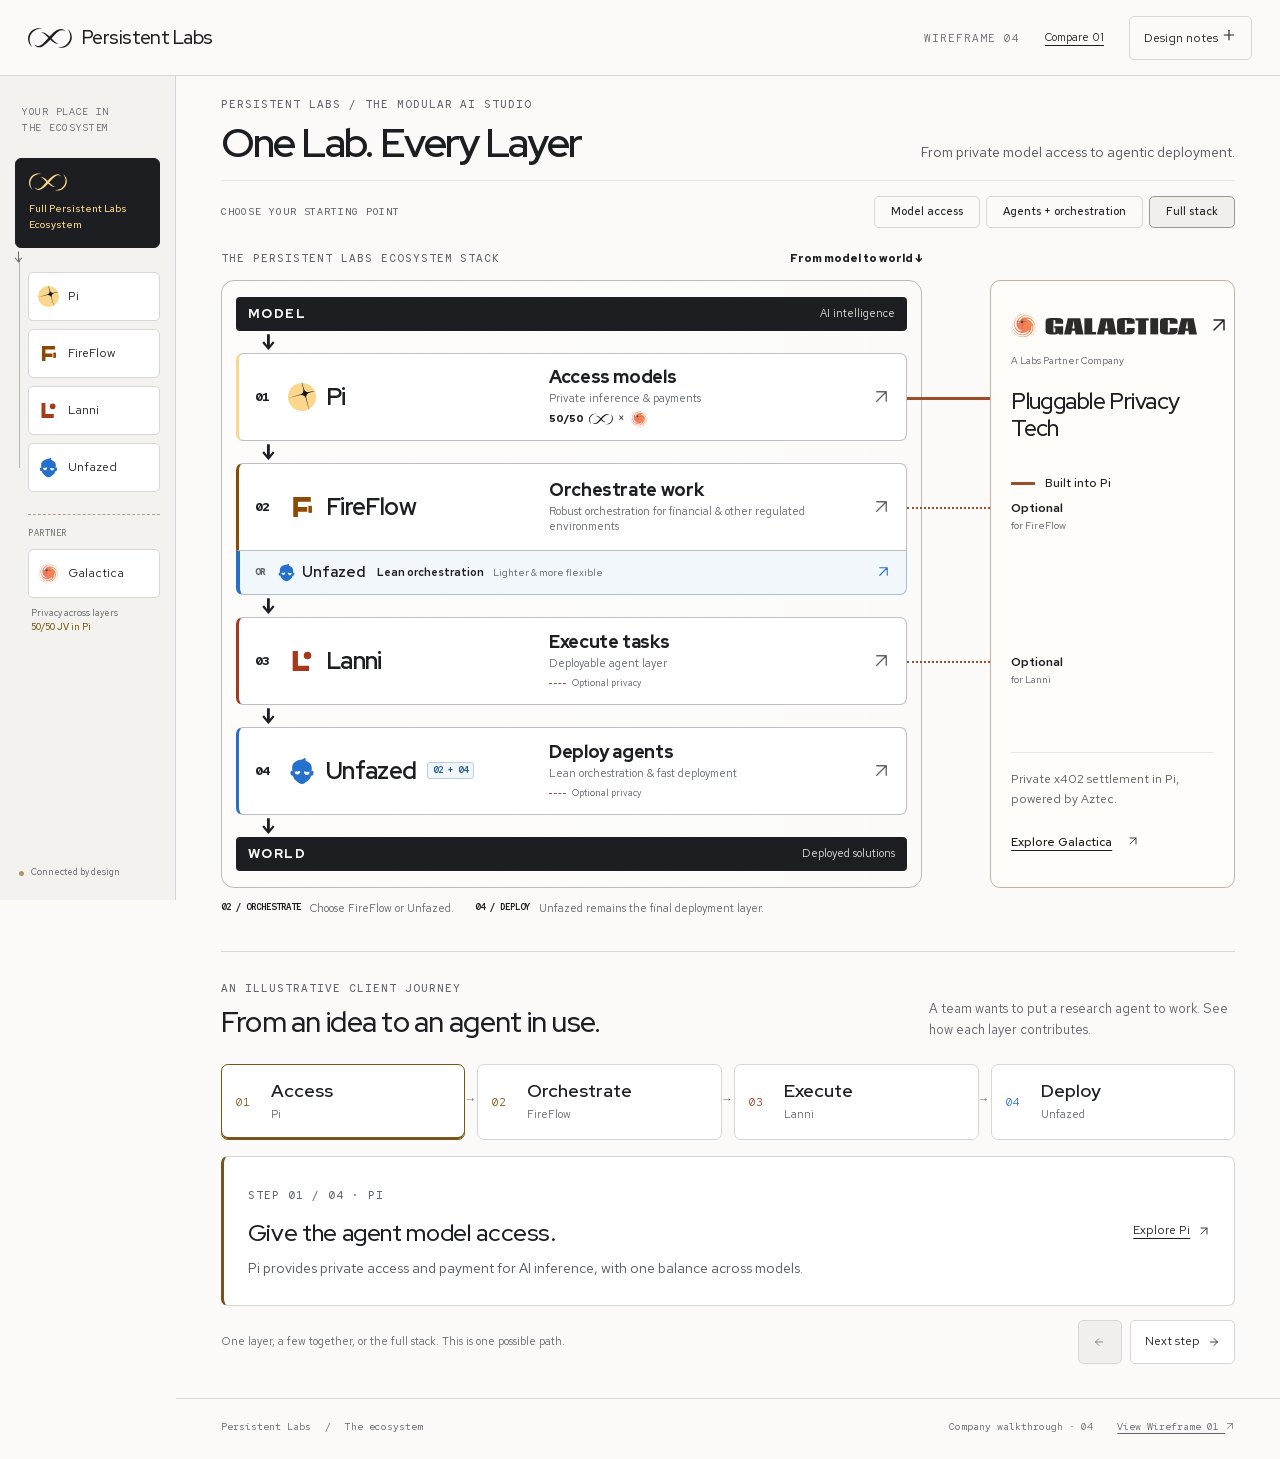
==== index.html @ 5bea2a49 "Publish Persistent Labs ecosystem walkthrough" ====
<!doctype html><html lang="en"><head><meta charset="utf-8"><meta name="viewport" content="width=device-width, initial-scale=1"><meta name="robots" content="noindex,nofollow"><meta name="color-scheme" content="light"><title>The ecosystem · Persistent Labs wireframe</title><link rel="preload" href="assets/fonts/red-hat-display-latin-variable.woff2" as="font" type="font/woff2" crossorigin><link rel="preload" href="assets/fonts/red-hat-text-latin-variable.woff2" as="font" type="font/woff2" crossorigin><link rel="stylesheet" href="site.css?v=774cdf6183"><script src="app.js?v=c38bf62b38" defer></script></head>
    <body data-page="home"><a class="skip-link" href="#main">Skip to content</a><header class="topbar"><a class="company-logo" href="index.html" aria-label="Persistent Labs home"><svg class="pl-mark" aria-hidden="true" focusable="false" xmlns="http://www.w3.org/2000/svg" viewBox="0 0 47 21"><g fill="currentColor"><path d="M4.39736 20.0548C-1.94875 15.1978 -1.28266 5.82736 5.46964 1.67684C7.69121 0.311941 10.3883 -0.250189 12.9525 0.103068C13.5801 0.187772 14.1971 0.321567 14.7929 0.514077C13.5637 0.550654 12.348 0.665198 11.1622 0.944338C5.41959 2.16197 1.02265 7.51087 1.75419 13.4594C2.0006 15.8254 3.0623 18.0807 4.39736 20.0548Z"/><path d="M6.89844 17.0713C8.09585 18.1677 9.59743 19.1658 11.2184 19.0407C13.516 18.8578 15.5268 16.9106 17.1217 15.3609C21.6274 11.0842 30.0478 -1.45781 37.0571 1.18921C38.3604 1.68974 39.4144 2.73892 40.1074 3.88436C39.4086 3.34629 38.6781 2.87753 37.9138 2.58106C35.9617 1.79466 34.0819 2.46171 32.4552 3.60137C30.7678 4.78819 29.349 6.25705 27.9042 7.80002C25.5565 10.3315 23.3311 13.0017 20.8256 15.4379C19.195 17.0078 17.4519 18.5306 15.4045 19.5682C11.948 21.3479 8.72344 20.6193 6.8994 17.0713H6.89844Z"/><path d="M13.8281 4.46155C16.8525 3.89076 19.742 6.03917 21.8962 7.90364C24.0543 9.79986 25.9832 12.0224 28.0777 13.91C29.4706 15.142 30.949 16.2624 32.8857 16.686C29.8296 17.2548 26.9853 15.1719 24.7945 13.2891C22.6287 11.3967 20.7036 9.16554 18.6187 7.2645C17.2115 5.99971 15.7359 4.87833 13.8281 4.46155Z"/><path d="M42.4229 0.945841C48.769 5.80288 48.1029 15.1733 41.3506 19.3238C39.13 20.6887 36.4329 21.2509 33.8677 20.8967C33.2402 20.812 32.6232 20.6782 32.0273 20.4857C33.2565 20.4491 34.4722 20.3345 35.6581 20.0554C41.4016 18.8387 45.7986 13.4898 45.067 7.54125C44.8206 5.17529 43.7589 2.92004 42.4239 0.945841H42.4229Z"/></g></svg>
<span>Persistent Labs</span></a><div class="review-controls"><button class="map-toggle" type="button" aria-expanded="false" aria-controls="mobile-map">Ecosystem <svg class="ui-icon" xmlns="http://www.w3.org/2000/svg" viewBox="0 0 24 24" width="16" height="16" fill="none" stroke="currentColor" stroke-width="1.7" stroke-linecap="round" stroke-linejoin="round" aria-hidden="true" focusable="false"><path d="M5 12h14"/><path class="icon-vertical" d="M12 5v14"/></svg></button><span class="version">Wireframe 04</span><a class="compare-link" href="v1/index.html">Compare 01</a><button class="notes-toggle" type="button" aria-pressed="false">Design notes <svg class="ui-icon" xmlns="http://www.w3.org/2000/svg" viewBox="0 0 24 24" width="16" height="16" fill="none" stroke="currentColor" stroke-width="1.7" stroke-linecap="round" stroke-linejoin="round" aria-hidden="true" focusable="false"><path d="M5 12h14"/><path class="icon-vertical" d="M12 5v14"/></svg></button></div></header>
    <aside class="rail"><nav aria-label="Ecosystem map"><p class="rail-caption">Your place in<br>the ecosystem</p>
    <a class="map-home" href="index.html" aria-label="Full Persistent Labs Ecosystem" title="Full Persistent Labs Ecosystem" aria-current="page"><svg class="pl-mark" aria-hidden="true" focusable="false" xmlns="http://www.w3.org/2000/svg" viewBox="0 0 47 21"><g fill="currentColor"><path d="M4.39736 20.0548C-1.94875 15.1978 -1.28266 5.82736 5.46964 1.67684C7.69121 0.311941 10.3883 -0.250189 12.9525 0.103068C13.5801 0.187772 14.1971 0.321567 14.7929 0.514077C13.5637 0.550654 12.348 0.665198 11.1622 0.944338C5.41959 2.16197 1.02265 7.51087 1.75419 13.4594C2.0006 15.8254 3.0623 18.0807 4.39736 20.0548Z"/><path d="M6.89844 17.0713C8.09585 18.1677 9.59743 19.1658 11.2184 19.0407C13.516 18.8578 15.5268 16.9106 17.1217 15.3609C21.6274 11.0842 30.0478 -1.45781 37.0571 1.18921C38.3604 1.68974 39.4144 2.73892 40.1074 3.88436C39.4086 3.34629 38.6781 2.87753 37.9138 2.58106C35.9617 1.79466 34.0819 2.46171 32.4552 3.60137C30.7678 4.78819 29.349 6.25705 27.9042 7.80002C25.5565 10.3315 23.3311 13.0017 20.8256 15.4379C19.195 17.0078 17.4519 18.5306 15.4045 19.5682C11.948 21.3479 8.72344 20.6193 6.8994 17.0713H6.89844Z"/><path d="M13.8281 4.46155C16.8525 3.89076 19.742 6.03917 21.8962 7.90364C24.0543 9.79986 25.9832 12.0224 28.0777 13.91C29.4706 15.142 30.949 16.2624 32.8857 16.686C29.8296 17.2548 26.9853 15.1719 24.7945 13.2891C22.6287 11.3967 20.7036 9.16554 18.6187 7.2645C17.2115 5.99971 15.7359 4.87833 13.8281 4.46155Z"/><path d="M42.4229 0.945841C48.769 5.80288 48.1029 15.1733 41.3506 19.3238C39.13 20.6887 36.4329 21.2509 33.8677 20.8967C33.2402 20.812 32.6232 20.6782 32.0273 20.4857C33.2565 20.4491 34.4722 20.3345 35.6581 20.0554C41.4016 18.8387 45.7986 13.4898 45.067 7.54125C44.8206 5.17529 43.7589 2.92004 42.4239 0.945841H42.4229Z"/></g></svg>
<span>Full Persistent Labs<br>Ecosystem</span></a>
    <div class="mini-stack"><div class="mini-axis" aria-hidden="true">↓</div><a class="map-node pi" href="pi.html" aria-label="Pi — Private inference & payments" title="Pi — Private inference & payments"><img class="mark" src="assets/pi-symbol.svg" width="38" height="38" alt="" aria-hidden="true" decoding="async"><span>Pi</span><i aria-hidden="true"></i></a><a class="map-node fireflow" href="fireflow.html" aria-label="FireFlow — Full orchestration stack" title="FireFlow — Full orchestration stack"><svg class="mark" aria-hidden="true" focusable="false" xmlns="http://www.w3.org/2000/svg" viewBox="0 0 96 96" fill="currentColor"><path d="M18 14h60v16H34v18h32v16H34v18H18z"/><path d="M70 44h12v24H70z"/></svg>
<span>FireFlow</span><i aria-hidden="true"></i></a><a class="map-node lanni" href="lanni.html" aria-label="Lanni — Deployable agent layer" title="Lanni — Deployable agent layer"><svg class="mark" aria-hidden="true" focusable="false" xmlns="http://www.w3.org/2000/svg" viewBox="0 0 96 96" fill="currentColor"><path d="M16 14h18v50h38v18H16z"/><circle cx="67" cy="29" r="13"/></svg>
<span>Lanni</span><i aria-hidden="true"></i></a><a class="map-node unfazed" href="unfazed.html" aria-label="Unfazed — Lean orchestration & deployment" title="Unfazed — Lean orchestration & deployment"><svg class="mark" aria-hidden="true" focusable="false" xmlns="http://www.w3.org/2000/svg" viewBox="0 0 1024 1024">
  
  <g transform="matrix(13.381 0 0 13.381 3.82495 24.9614)">
    <path class="mark" d="M51.151 47.186c-4.211 0-7.624-3.413-7.624-7.624 0-.591.074-1.165.201-1.717 2.017.124 4.029.265 6.034.435-.019.091-.029.185-.029.282 0 .783.635 1.417 1.417 1.417.783 0 1.418-.634 1.418-1.417 0-.008-.002-.016-.003-.024 2.071.198 4.135.417 6.191.663.006.12.018.239.018.361 0 4.211-3.413 7.624-7.623 7.624ZM25.454 46.013c-4.211 0-7.624-3.413-7.624-7.624 0-.041.006-.081.006-.121 1.992-.321 3.991-.623 5.999-.901 0 .008-.002.014-.002.022 0 .783.634 1.417 1.417 1.417s1.417-.634 1.417-1.417c0-.136-.025-.265-.061-.389 2.049-.262 4.106-.501 6.17-.719.192.67.301 1.376.301 2.108 0 4.211-3.413 7.624-7.623 7.624ZM66.95 36.039c-1.069-.15-2.16.685-3.006 2.119l.727-7.239c.467-4.654-1.146-10.792-3.585-13.64-2.44-2.848-7.947-6.699-12.239-8.558l-1.725-.748c.767-.785 1.219-1.745 1.219-2.786 0-2.646-2.2-4.386-5.902-4.386 3.18 3.18-7.108 3.566-12.417 5.525-6.772 2.499-10.095 3.588-14.46 7.953s-4.97 11.977-4.405 16.62l.891 7.326c-.851-1.473-1.959-2.339-3.044-2.186-1.902.267-3.013 3.557-2.48 7.348.532 3.79 3.498 6.507 5.401 6.24.661-.093 1.103-.541 1.381-1.237.763 4.487 3.27 9.821 5.802 12.212 2.696 2.546 8.01 6.78 11.809 9.409 3.799 2.63 10.084 2.647 13.967.039l.116-.078c3.883-2.609 9.331-6.825 12.107-9.37 2.534-2.323 4.96-7.428 5.721-11.84.278.48.668.79 1.202.865 1.903.267 4.868-2.45 5.401-6.24.533-3.791-.578-7.081-2.481-7.348Z"/>
  </g>
</svg>
<span>Unfazed</span><i aria-hidden="true"></i></a></div>
    <div class="mini-partner"><span class="partner-kicker">Partner</span><a class="map-node galactica" href="galactica.html" title="Galactica — partner company" aria-label="Galactica — partner company"><img class="mark" src="assets/galactica-symbol.svg" width="38" height="38" alt="" aria-hidden="true" decoding="async"><span>Galactica</span><i aria-hidden="true"></i></a><small>Privacy across layers<br><b>50/50 JV in Pi</b></small></div>
    </nav><div class="rail-bottom"><span class="rail-dot"></span><span>Connected by design</span></div></aside><div id="mobile-map" class="mobile-map" hidden><div class="mobile-location"><span>You are here: <b>Full ecosystem</b></span></div><nav class="mobile-nodes" aria-label="Mobile ecosystem map"><a class="mobile-node home" href="index.html" aria-label="Full Persistent Labs Ecosystem" aria-current="page"><svg class="pl-mark" aria-hidden="true" focusable="false" xmlns="http://www.w3.org/2000/svg" viewBox="0 0 47 21"><g fill="currentColor"><path d="M4.39736 20.0548C-1.94875 15.1978 -1.28266 5.82736 5.46964 1.67684C7.69121 0.311941 10.3883 -0.250189 12.9525 0.103068C13.5801 0.187772 14.1971 0.321567 14.7929 0.514077C13.5637 0.550654 12.348 0.665198 11.1622 0.944338C5.41959 2.16197 1.02265 7.51087 1.75419 13.4594C2.0006 15.8254 3.0623 18.0807 4.39736 20.0548Z"/><path d="M6.89844 17.0713C8.09585 18.1677 9.59743 19.1658 11.2184 19.0407C13.516 18.8578 15.5268 16.9106 17.1217 15.3609C21.6274 11.0842 30.0478 -1.45781 37.0571 1.18921C38.3604 1.68974 39.4144 2.73892 40.1074 3.88436C39.4086 3.34629 38.6781 2.87753 37.9138 2.58106C35.9617 1.79466 34.0819 2.46171 32.4552 3.60137C30.7678 4.78819 29.349 6.25705 27.9042 7.80002C25.5565 10.3315 23.3311 13.0017 20.8256 15.4379C19.195 17.0078 17.4519 18.5306 15.4045 19.5682C11.948 21.3479 8.72344 20.6193 6.8994 17.0713H6.89844Z"/><path d="M13.8281 4.46155C16.8525 3.89076 19.742 6.03917 21.8962 7.90364C24.0543 9.79986 25.9832 12.0224 28.0777 13.91C29.4706 15.142 30.949 16.2624 32.8857 16.686C29.8296 17.2548 26.9853 15.1719 24.7945 13.2891C22.6287 11.3967 20.7036 9.16554 18.6187 7.2645C17.2115 5.99971 15.7359 4.87833 13.8281 4.46155Z"/><path d="M42.4229 0.945841C48.769 5.80288 48.1029 15.1733 41.3506 19.3238C39.13 20.6887 36.4329 21.2509 33.8677 20.8967C33.2402 20.812 32.6232 20.6782 32.0273 20.4857C33.2565 20.4491 34.4722 20.3345 35.6581 20.0554C41.4016 18.8387 45.7986 13.4898 45.067 7.54125C44.8206 5.17529 43.7589 2.92004 42.4239 0.945841H42.4229Z"/></g></svg>
<span>Home</span></a><a class="mobile-node pi" href="pi.html" aria-label="Pi — Access"><img class="mark" src="assets/pi-symbol.svg" width="38" height="38" alt="" aria-hidden="true" decoding="async"><span>Pi</span></a><a class="mobile-node fireflow" href="fireflow.html" aria-label="FireFlow — Orchestrate"><svg class="mark" aria-hidden="true" focusable="false" xmlns="http://www.w3.org/2000/svg" viewBox="0 0 96 96" fill="currentColor"><path d="M18 14h60v16H34v18h32v16H34v18H18z"/><path d="M70 44h12v24H70z"/></svg>
<span>FireFlow</span></a><a class="mobile-node lanni" href="lanni.html" aria-label="Lanni — Execute"><svg class="mark" aria-hidden="true" focusable="false" xmlns="http://www.w3.org/2000/svg" viewBox="0 0 96 96" fill="currentColor"><path d="M16 14h18v50h38v18H16z"/><circle cx="67" cy="29" r="13"/></svg>
<span>Lanni</span></a><a class="mobile-node unfazed" href="unfazed.html" aria-label="Unfazed — Deploy"><svg class="mark" aria-hidden="true" focusable="false" xmlns="http://www.w3.org/2000/svg" viewBox="0 0 1024 1024">
  
  <g transform="matrix(13.381 0 0 13.381 3.82495 24.9614)">
    <path class="mark" d="M51.151 47.186c-4.211 0-7.624-3.413-7.624-7.624 0-.591.074-1.165.201-1.717 2.017.124 4.029.265 6.034.435-.019.091-.029.185-.029.282 0 .783.635 1.417 1.417 1.417.783 0 1.418-.634 1.418-1.417 0-.008-.002-.016-.003-.024 2.071.198 4.135.417 6.191.663.006.12.018.239.018.361 0 4.211-3.413 7.624-7.623 7.624ZM25.454 46.013c-4.211 0-7.624-3.413-7.624-7.624 0-.041.006-.081.006-.121 1.992-.321 3.991-.623 5.999-.901 0 .008-.002.014-.002.022 0 .783.634 1.417 1.417 1.417s1.417-.634 1.417-1.417c0-.136-.025-.265-.061-.389 2.049-.262 4.106-.501 6.17-.719.192.67.301 1.376.301 2.108 0 4.211-3.413 7.624-7.623 7.624ZM66.95 36.039c-1.069-.15-2.16.685-3.006 2.119l.727-7.239c.467-4.654-1.146-10.792-3.585-13.64-2.44-2.848-7.947-6.699-12.239-8.558l-1.725-.748c.767-.785 1.219-1.745 1.219-2.786 0-2.646-2.2-4.386-5.902-4.386 3.18 3.18-7.108 3.566-12.417 5.525-6.772 2.499-10.095 3.588-14.46 7.953s-4.97 11.977-4.405 16.62l.891 7.326c-.851-1.473-1.959-2.339-3.044-2.186-1.902.267-3.013 3.557-2.48 7.348.532 3.79 3.498 6.507 5.401 6.24.661-.093 1.103-.541 1.381-1.237.763 4.487 3.27 9.821 5.802 12.212 2.696 2.546 8.01 6.78 11.809 9.409 3.799 2.63 10.084 2.647 13.967.039l.116-.078c3.883-2.609 9.331-6.825 12.107-9.37 2.534-2.323 4.96-7.428 5.721-11.84.278.48.668.79 1.202.865 1.903.267 4.868-2.45 5.401-6.24.533-3.791-.578-7.081-2.481-7.348Z"/>
  </g>
</svg>
<span>Unfazed</span></a><a class="mobile-node galactica" href="galactica.html" aria-label="Galactica — separate partner"><img class="mark" src="assets/galactica-symbol.svg" width="38" height="38" alt="" aria-hidden="true" decoding="async"><span>Galactica</span></a></nav><div id="map-details" class="map-details"><nav aria-label="Ecosystem roles"><a class="pi" href="pi.html"><b>01 · Access</b><span>Pi — Private inference & payments</span></a><a class="fireflow" href="fireflow.html"><b>02 · Orchestrate</b><span>FireFlow — Full orchestration stack</span></a><a class="lanni" href="lanni.html"><b>03 · Execute</b><span>Lanni — Deployable agent layer</span></a><a class="unfazed" href="unfazed.html"><b>04 · Deploy</b><span>Unfazed — Lean orchestration & deployment</span></a></nav><a href="galactica.html" class="mobile-partner-detail"><b>Galactica · separate partner</b><span>Optional privacy across the stack. Built into Pi, a 50/50 joint venture with Persistent Labs.</span></a><button class="notes-toggle" type="button" aria-pressed="false">Design notes <svg class="ui-icon" xmlns="http://www.w3.org/2000/svg" viewBox="0 0 24 24" width="16" height="16" fill="none" stroke="currentColor" stroke-width="1.7" stroke-linecap="round" stroke-linejoin="round" aria-hidden="true" focusable="false"><path d="M5 12h14"/><path class="icon-vertical" d="M12 5v14"/></svg></button></div></div><div class="page-shell"><main id="main" tabindex="-1"><section class="home-intro"><div><p class="eyebrow">Persistent Labs / The modular AI studio</p><h1>One Lab. Every Layer</h1></div><div class="intro-copy"><p>From private model access to agentic deployment.</p></div></section>
    <section class="stack-selector" aria-label="Example product combinations"><div class="selector-top"><span class="eyebrow">Choose your starting point</span><div class="preset-buttons" role="group" aria-label="Stack combinations"><button type="button" data-preset="access" aria-pressed="false">Model access</button><button type="button" data-preset="agents" aria-pressed="false">Agents + orchestration</button><button type="button" data-preset="full" aria-pressed="true">Full stack</button></div></div><p class="selection-summary" role="status" aria-live="polite"></p></section>
    <section class="ecosystem" aria-label="From model to world: Pi, FireFlow, Lanni, Unfazed. Four modular tools. At layer 02, choose FireFlow or lighter Unfazed orchestration. Unfazed also remains at layer 04 for deployment. Galactica is a separate privacy partner.">
    <div class="stack-heading"><span class="eyebrow">The Persistent Labs Ecosystem Stack</span><span class="axis-label">From model to world ↓</span></div>
    <div class="stack-frame"><div class="flow-boundary flow-source"><strong>MODEL</strong><span>AI intelligence</span></div><div class="stack-layer pi-layer"><a class="stack-block pi is-selected" data-layer="pi" href="pi.html" aria-label="Explore Pi — Access — Private inference &amp; payments — Privacy built in — 50/50 joint venture: Persistent Labs and Galactica"><span class="block-number">01</span><div class="block-brand"><img class="mark" src="assets/pi-symbol.svg" width="38" height="38" alt="" aria-hidden="true" decoding="async"><strong>Pi</strong></div><div class="block-purpose"><strong>Access<span class="stage-object"> models</span></strong><span>Private inference &amp; payments</span></div><span class="pi-joint-venture" aria-label="50/50 joint venture: Persistent Labs and Galactica" title="50/50 Persistent Labs × Galactica"><strong>50/50</strong><svg class="ownership-labs" aria-hidden="true" focusable="false" xmlns="http://www.w3.org/2000/svg" viewBox="0 0 47 21"><g fill="currentColor"><path d="M4.39736 20.0548C-1.94875 15.1978 -1.28266 5.82736 5.46964 1.67684C7.69121 0.311941 10.3883 -0.250189 12.9525 0.103068C13.5801 0.187772 14.1971 0.321567 14.7929 0.514077C13.5637 0.550654 12.348 0.665198 11.1622 0.944338C5.41959 2.16197 1.02265 7.51087 1.75419 13.4594C2.0006 15.8254 3.0623 18.0807 4.39736 20.0548Z"/><path d="M6.89844 17.0713C8.09585 18.1677 9.59743 19.1658 11.2184 19.0407C13.516 18.8578 15.5268 16.9106 17.1217 15.3609C21.6274 11.0842 30.0478 -1.45781 37.0571 1.18921C38.3604 1.68974 39.4144 2.73892 40.1074 3.88436C39.4086 3.34629 38.6781 2.87753 37.9138 2.58106C35.9617 1.79466 34.0819 2.46171 32.4552 3.60137C30.7678 4.78819 29.349 6.25705 27.9042 7.80002C25.5565 10.3315 23.3311 13.0017 20.8256 15.4379C19.195 17.0078 17.4519 18.5306 15.4045 19.5682C11.948 21.3479 8.72344 20.6193 6.8994 17.0713H6.89844Z"/><path d="M13.8281 4.46155C16.8525 3.89076 19.742 6.03917 21.8962 7.90364C24.0543 9.79986 25.9832 12.0224 28.0777 13.91C29.4706 15.142 30.949 16.2624 32.8857 16.686C29.8296 17.2548 26.9853 15.1719 24.7945 13.2891C22.6287 11.3967 20.7036 9.16554 18.6187 7.2645C17.2115 5.99971 15.7359 4.87833 13.8281 4.46155Z"/><path d="M42.4229 0.945841C48.769 5.80288 48.1029 15.1733 41.3506 19.3238C39.13 20.6887 36.4329 21.2509 33.8677 20.8967C33.2402 20.812 32.6232 20.6782 32.0273 20.4857C33.2565 20.4491 34.4722 20.3345 35.6581 20.0554C41.4016 18.8387 45.7986 13.4898 45.067 7.54125C44.8206 5.17529 43.7589 2.92004 42.4239 0.945841H42.4229Z"/></g></svg>
<span aria-hidden="true">×</span><img class="ownership-galactica" src="assets/galactica-symbol.svg" width="38" height="38" alt="" aria-hidden="true" decoding="async"></span><span class="block-arrow" aria-hidden="true"><svg class="ui-icon" xmlns="http://www.w3.org/2000/svg" viewBox="0 0 24 24" width="16" height="16" fill="none" stroke="currentColor" stroke-width="1.7" stroke-linecap="round" stroke-linejoin="round" aria-hidden="true" focusable="false"><path d="M6 18 18 6M6 6h12v12"/></svg></span><span class="selection-label">Included</span></a></div><div class="stack-layer fireflow-layer"><a class="stack-block fireflow is-selected" data-layer="fireflow" href="fireflow.html" aria-label="Explore FireFlow — Orchestrate — Robust orchestration for financial &amp; other regulated environments"><span class="block-number">02</span><div class="block-brand"><svg class="mark" aria-hidden="true" focusable="false" xmlns="http://www.w3.org/2000/svg" viewBox="0 0 96 96" fill="currentColor"><path d="M18 14h60v16H34v18h32v16H34v18H18z"/><path d="M70 44h12v24H70z"/></svg>
<strong>FireFlow</strong></div><div class="block-purpose"><strong>Orchestrate<span class="stage-object"> work</span></strong><span>Robust orchestration for financial &amp; other regulated environments</span></div><span class="block-privacy">Optional privacy</span><span class="block-arrow" aria-hidden="true"><svg class="ui-icon" xmlns="http://www.w3.org/2000/svg" viewBox="0 0 24 24" width="16" height="16" fill="none" stroke="currentColor" stroke-width="1.7" stroke-linecap="round" stroke-linejoin="round" aria-hidden="true" focusable="false"><path d="M6 18 18 6M6 6h12v12"/></svg></span><span class="selection-label">Included</span></a><a class="orchestration-alternative unfazed" href="unfazed.html" aria-label="Explore Unfazed: a lighter, more flexible orchestration alternative to FireFlow at layer 02"><span class="alternative-or">OR</span><span class="alternative-brand"><svg class="mark" aria-hidden="true" focusable="false" xmlns="http://www.w3.org/2000/svg" viewBox="0 0 1024 1024">
  
  <g transform="matrix(13.381 0 0 13.381 3.82495 24.9614)">
    <path class="mark" d="M51.151 47.186c-4.211 0-7.624-3.413-7.624-7.624 0-.591.074-1.165.201-1.717 2.017.124 4.029.265 6.034.435-.019.091-.029.185-.029.282 0 .783.635 1.417 1.417 1.417.783 0 1.418-.634 1.418-1.417 0-.008-.002-.016-.003-.024 2.071.198 4.135.417 6.191.663.006.12.018.239.018.361 0 4.211-3.413 7.624-7.623 7.624ZM25.454 46.013c-4.211 0-7.624-3.413-7.624-7.624 0-.041.006-.081.006-.121 1.992-.321 3.991-.623 5.999-.901 0 .008-.002.014-.002.022 0 .783.634 1.417 1.417 1.417s1.417-.634 1.417-1.417c0-.136-.025-.265-.061-.389 2.049-.262 4.106-.501 6.17-.719.192.67.301 1.376.301 2.108 0 4.211-3.413 7.624-7.623 7.624ZM66.95 36.039c-1.069-.15-2.16.685-3.006 2.119l.727-7.239c.467-4.654-1.146-10.792-3.585-13.64-2.44-2.848-7.947-6.699-12.239-8.558l-1.725-.748c.767-.785 1.219-1.745 1.219-2.786 0-2.646-2.2-4.386-5.902-4.386 3.18 3.18-7.108 3.566-12.417 5.525-6.772 2.499-10.095 3.588-14.46 7.953s-4.97 11.977-4.405 16.62l.891 7.326c-.851-1.473-1.959-2.339-3.044-2.186-1.902.267-3.013 3.557-2.48 7.348.532 3.79 3.498 6.507 5.401 6.24.661-.093 1.103-.541 1.381-1.237.763 4.487 3.27 9.821 5.802 12.212 2.696 2.546 8.01 6.78 11.809 9.409 3.799 2.63 10.084 2.647 13.967.039l.116-.078c3.883-2.609 9.331-6.825 12.107-9.37 2.534-2.323 4.96-7.428 5.721-11.84.278.48.668.79 1.202.865 1.903.267 4.868-2.45 5.401-6.24.533-3.791-.578-7.081-2.481-7.348Z"/>
  </g>
</svg>
<strong>Unfazed</strong></span><span class="alternative-description"><b>Lean orchestration</b><small>Lighter &amp; more flexible</small></span><span class="alternative-arrow"><svg class="ui-icon" xmlns="http://www.w3.org/2000/svg" viewBox="0 0 24 24" width="16" height="16" fill="none" stroke="currentColor" stroke-width="1.7" stroke-linecap="round" stroke-linejoin="round" aria-hidden="true" focusable="false"><path d="M6 18 18 6M6 6h12v12"/></svg></span></a></div><div class="stack-layer lanni-layer"><a class="stack-block lanni is-selected" data-layer="lanni" href="lanni.html" aria-label="Explore Lanni — Execute — Deployable agent layer"><span class="block-number">03</span><div class="block-brand"><svg class="mark" aria-hidden="true" focusable="false" xmlns="http://www.w3.org/2000/svg" viewBox="0 0 96 96" fill="currentColor"><path d="M16 14h18v50h38v18H16z"/><circle cx="67" cy="29" r="13"/></svg>
<strong>Lanni</strong></div><div class="block-purpose"><strong>Execute<span class="stage-object"> tasks</span></strong><span>Deployable agent layer</span></div><span class="block-privacy">Optional privacy</span><span class="block-arrow" aria-hidden="true"><svg class="ui-icon" xmlns="http://www.w3.org/2000/svg" viewBox="0 0 24 24" width="16" height="16" fill="none" stroke="currentColor" stroke-width="1.7" stroke-linecap="round" stroke-linejoin="round" aria-hidden="true" focusable="false"><path d="M6 18 18 6M6 6h12v12"/></svg></span><span class="selection-label">Included</span></a></div><div class="stack-layer unfazed-layer"><a class="stack-block unfazed is-selected" data-layer="unfazed" href="unfazed.html" aria-label="Explore Unfazed — Deploy — Lean orchestration &amp; fast deployment"><span class="block-number">04</span><div class="block-brand"><svg class="mark" aria-hidden="true" focusable="false" xmlns="http://www.w3.org/2000/svg" viewBox="0 0 1024 1024">
  
  <g transform="matrix(13.381 0 0 13.381 3.82495 24.9614)">
    <path class="mark" d="M51.151 47.186c-4.211 0-7.624-3.413-7.624-7.624 0-.591.074-1.165.201-1.717 2.017.124 4.029.265 6.034.435-.019.091-.029.185-.029.282 0 .783.635 1.417 1.417 1.417.783 0 1.418-.634 1.418-1.417 0-.008-.002-.016-.003-.024 2.071.198 4.135.417 6.191.663.006.12.018.239.018.361 0 4.211-3.413 7.624-7.623 7.624ZM25.454 46.013c-4.211 0-7.624-3.413-7.624-7.624 0-.041.006-.081.006-.121 1.992-.321 3.991-.623 5.999-.901 0 .008-.002.014-.002.022 0 .783.634 1.417 1.417 1.417s1.417-.634 1.417-1.417c0-.136-.025-.265-.061-.389 2.049-.262 4.106-.501 6.17-.719.192.67.301 1.376.301 2.108 0 4.211-3.413 7.624-7.623 7.624ZM66.95 36.039c-1.069-.15-2.16.685-3.006 2.119l.727-7.239c.467-4.654-1.146-10.792-3.585-13.64-2.44-2.848-7.947-6.699-12.239-8.558l-1.725-.748c.767-.785 1.219-1.745 1.219-2.786 0-2.646-2.2-4.386-5.902-4.386 3.18 3.18-7.108 3.566-12.417 5.525-6.772 2.499-10.095 3.588-14.46 7.953s-4.97 11.977-4.405 16.62l.891 7.326c-.851-1.473-1.959-2.339-3.044-2.186-1.902.267-3.013 3.557-2.48 7.348.532 3.79 3.498 6.507 5.401 6.24.661-.093 1.103-.541 1.381-1.237.763 4.487 3.27 9.821 5.802 12.212 2.696 2.546 8.01 6.78 11.809 9.409 3.799 2.63 10.084 2.647 13.967.039l.116-.078c3.883-2.609 9.331-6.825 12.107-9.37 2.534-2.323 4.96-7.428 5.721-11.84.278.48.668.79 1.202.865 1.903.267 4.868-2.45 5.401-6.24.533-3.791-.578-7.081-2.481-7.348Z"/>
  </g>
</svg>
<strong>Unfazed</strong><span class="dual-role" aria-label="Unfazed also offers orchestration at layer 02">02 + 04</span></div><div class="block-purpose"><strong>Deploy<span class="stage-object"> agents</span></strong><span>Lean orchestration &amp; fast deployment</span></div><span class="block-privacy">Optional privacy</span><span class="block-arrow" aria-hidden="true"><svg class="ui-icon" xmlns="http://www.w3.org/2000/svg" viewBox="0 0 24 24" width="16" height="16" fill="none" stroke="currentColor" stroke-width="1.7" stroke-linecap="round" stroke-linejoin="round" aria-hidden="true" focusable="false"><path d="M6 18 18 6M6 6h12v12"/></svg></span><span class="selection-label">Included</span></a></div><div class="flow-boundary flow-destination"><strong>WORLD</strong><span>Deployed solutions</span></div></div>
    <div class="partner-column"><article class="partner-block"><a href="galactica.html" class="partner-title" aria-label="Explore Galactica partner company"><img class="gal-mark" src="assets/galactica-original.svg" width="269" height="38" alt="Galactica" decoding="async"><span class="mobile-partner-brand"><img class="mark" src="assets/galactica-symbol.svg" width="38" height="38" alt="" aria-hidden="true" decoding="async"><strong>Galactica</strong></span><span class="partner-arrow" aria-hidden="true"><svg class="ui-icon" xmlns="http://www.w3.org/2000/svg" viewBox="0 0 24 24" width="16" height="16" fill="none" stroke="currentColor" stroke-width="1.7" stroke-linecap="round" stroke-linejoin="round" aria-hidden="true" focusable="false"><path d="M6 18 18 6M6 6h12v12"/></svg></span></a><p class="partner-endorsement">A Labs Partner Company</p><h2>Pluggable Privacy Tech</h2><div class="relationship inherent"><span class="line-sample" aria-hidden="true"></span><span><b>Built into Pi</b></span></div><div class="partner-option partner-option-fireflow"><b>Optional</b><small>for FireFlow</small></div><div class="partner-option partner-option-lanni"><b>Optional</b><small>for Lanni</small></div><p class="settlement"><span class="desktop-copy">Private x402 settlement in Pi, powered by Aztec.</span><span class="mobile-copy">Pi settlement<br>Private x402 · Aztec</span></p><a href="galactica.html" class="text-link"><span class="desktop-copy">Explore Galactica</span><span class="mobile-copy">Explore</span> <span aria-hidden="true"><svg class="ui-icon" xmlns="http://www.w3.org/2000/svg" viewBox="0 0 24 24" width="16" height="16" fill="none" stroke="currentColor" stroke-width="1.7" stroke-linecap="round" stroke-linejoin="round" aria-hidden="true" focusable="false"><path d="M6 18 18 6M6 6h12v12"/></svg></span></a></article></div>
    </section><p class="orchestration-note"><span>02 / Orchestrate</span> Choose FireFlow or Unfazed. <span>04 / Deploy</span> Unfazed remains the final deployment layer.</p><section class="journey" aria-labelledby="journey-title"><div class="journey-intro"><div><p class="eyebrow">An illustrative client journey</p><h2 id="journey-title">From an idea to an agent in use.</h2></div><p>A team wants to put a research agent to work. See how each layer contributes.</p></div><div class="journey-steps" role="group" aria-label="Walk through the stack"><button type="button" class="journey-step pi" data-step="0" aria-pressed="true" aria-controls="journey-detail"><span>01</span><strong>Access</strong><small>Pi</small></button><button type="button" class="journey-step fireflow" data-step="1" aria-pressed="false" aria-controls="journey-detail"><span>02</span><strong>Orchestrate</strong><small>FireFlow</small></button><button type="button" class="journey-step lanni" data-step="2" aria-pressed="false" aria-controls="journey-detail"><span>03</span><strong>Execute</strong><small>Lanni</small></button><button type="button" class="journey-step unfazed" data-step="3" aria-pressed="false" aria-controls="journey-detail"><span>04</span><strong>Deploy</strong><small>Unfazed</small></button></div><div id="journey-detail" class="journey-detail pi" aria-live="polite" aria-atomic="true"><div><span class="journey-count eyebrow">Step 01 / 04 · Pi</span><h3 class="journey-title">Give the agent model access.</h3><p class="journey-copy">Pi provides private access and payment for AI inference, with one balance across models.</p></div><a class="journey-link" href="pi.html"><span class="journey-link-label">Explore Pi</span> <svg class="ui-icon" xmlns="http://www.w3.org/2000/svg" viewBox="0 0 24 24" width="16" height="16" fill="none" stroke="currentColor" stroke-width="1.7" stroke-linecap="round" stroke-linejoin="round" aria-hidden="true" focusable="false"><path d="M6 18 18 6M6 6h12v12"/></svg></a></div><div class="journey-footer"><p>One layer, a few together, or the full stack. This is one possible path.</p><div><button type="button" class="journey-prev" disabled aria-label="Previous journey step"><svg class="ui-icon" xmlns="http://www.w3.org/2000/svg" viewBox="0 0 24 24" width="16" height="16" fill="none" stroke="currentColor" stroke-width="1.7" stroke-linecap="round" stroke-linejoin="round" aria-hidden="true" focusable="false"><path d="M19 12H5m7-7-7 7 7 7"/></svg></button><button type="button" class="journey-next" aria-label="Next journey step"><span class="journey-next-label">Next step</span> <svg class="ui-icon" xmlns="http://www.w3.org/2000/svg" viewBox="0 0 24 24" width="16" height="16" fill="none" stroke="currentColor" stroke-width="1.7" stroke-linecap="round" stroke-linejoin="round" aria-hidden="true" focusable="false"><path d="M5 12h14m-7-7 7 7-7 7"/></svg></button></div></div></section><aside class="review-notes" hidden><span class="eyebrow">Design note</span><p>Read the stack from model to world, top to bottom on every screen: Pi → FireFlow → Lanni → Unfazed. Layer 02 offers FireFlow or the attached Unfazed alternative for lighter orchestration; Unfazed also retains the final deployment role at layer 04. This is a choice within one stage, not a fifth sequential layer. Bold stage labels and downward arrows explain the offering; it does not require clients to adopt every layer. Dotted connections mean optional Galactica privacy. The solid Pi connection means inherent privacy. The 50/50 label describes Pi’s joint venture, not ownership of the other products. The presets are illustrative combinations, not commercial bundles or dependency guarantees. The journey is a proposed narrative, not a customer case study or live execution. All four blocks and the separate Galactica block open their own pages.</p></aside></main><footer class="page-footer"><span>Persistent Labs <span class="footer-divider">/</span> The ecosystem</span><span>Company walkthrough · 04 <a href="v1/index.html">View Wireframe 01 <svg class="ui-icon" xmlns="http://www.w3.org/2000/svg" viewBox="0 0 24 24" width="16" height="16" fill="none" stroke="currentColor" stroke-width="1.7" stroke-linecap="round" stroke-linejoin="round" aria-hidden="true" focusable="false"><path d="M6 18 18 6M6 6h12v12"/></svg></a></span></footer></div><script type="application/json" id="interaction-content">{"combinations": {"access": {"layers": ["pi"], "summary": "Pi. Private model access and payments — start with the foundation."}, "agents": {"layers": ["fireflow", "lanni"], "summary": "FireFlow + Lanni. Bring orchestration and agent execution together."}, "full": {"layers": ["pi", "fireflow", "lanni", "unfazed"], "summary": "Pi + FireFlow + Lanni + Unfazed. From model access to a deployed agentic solution."}}, "journey": [{"id": "pi", "title": "Give the agent model access.", "copy": "Pi provides private access and payment for AI inference, with one balance across models."}, {"id": "fireflow", "title": "Connect the work behind the agent.", "copy": "FireFlow brings robust orchestration, persistent memory and chat UX to financial and other regulated environments. For lighter, more flexible orchestration needs, consider Unfazed as the alternative at this stage."}, {"id": "lanni", "title": "Turn the task into action.", "copy": "Lanni is the deployable agent layer, built on FireFlow to execute mission-critical tasks."}, {"id": "unfazed", "title": "Put the agent into use.", "copy": "Unfazed takes the initiative from a deployable agent to a deployed solution. The same product also offers lean orchestration as an alternative at layer 02."}]}</script></body></html>
---- site.css ----
@font-face{font-family:Red Hat Display;src:url('assets/fonts/red-hat-display-latin-variable.woff2') format('woff2');font-weight:300 900;font-display:swap}@font-face{font-family:Red Hat Text;src:url('assets/fonts/red-hat-text-latin-variable.woff2') format('woff2');font-weight:300 900;font-display:swap}@font-face{font-family:Red Hat Mono;src:url('assets/fonts/red-hat-mono-latin-variable.woff2') format('woff2');font-weight:300 900;font-display:swap}:root{--ink:#1c1e21;--muted:#61656b;--paper:#fbfaf8;--white:#fff;--line:#d6d7d8;--soft-line:#e8e7e4;--gold:#fbd78e;--rail:176px;--top:76px;--accent:#76580d;--tint:#fff7e6;--pad:clamp(24px,3.5vw,58px);--display:'Red Hat Display',Arial,sans-serif;--text:'Red Hat Text',Arial,sans-serif;--mono:'Red Hat Mono',monospace}*{box-sizing:border-box}html{scroll-behavior:auto}body{margin:0;background:var(--paper);color:var(--ink);font:16px/1.55 var(--text)}a{color:inherit;text-decoration:none}button{font:inherit;color:inherit}button,a{-webkit-tap-highlight-color:transparent}button{cursor:pointer}button:focus-visible,a:focus-visible,summary:focus-visible{outline:3px solid #76580d;outline-offset:5px}h1,h2,h3,p{margin:0}h1,h2,h3{font-family:var(--display)}h1{font-weight:600;letter-spacing:-.045em;line-height:1.06}h2{font-weight:600;letter-spacing:-.025em;line-height:1.2}h3{font-weight:600;letter-spacing:-.015em}.mark{display:block;width:30px;height:30px;flex-shrink:0;fill:currentColor}.pl-mark{width:44px;height:24px;flex:none;display:block}.gal-mark{display:block;width:100%;max-width:205px;height:auto}.eyebrow{font:500 11px/1.5 var(--mono);text-transform:uppercase;letter-spacing:.09em;color:var(--muted)}.pi{--accent:#6544a2;--tint:#f2edff}.fireflow{--accent:#8c4900;--tint:#fff0de}.lanni{--accent:#a6381c;--tint:#fff0eb}.unfazed{--accent:#2570cc;--tint:#ebf2fc}.galactica{--accent:#97502a;--tint:#fff1e8}.skip-link{position:fixed;top:-100px;left:16px;z-index:100;background:var(--ink);color:white;padding:12px 20px}.skip-link:focus{top:8px}.topbar{height:var(--top);position:fixed;z-index:20;inset:0 0 auto;background:rgba(251,250,248,.98);border-bottom:1px solid var(--line);display:flex;align-items:center;justify-content:space-between;padding:0 28px}.company-logo{display:flex;align-items:center;gap:10px;min-height:44px;font:500 19px var(--display);letter-spacing:-.03em}.review-controls{display:flex;align-items:center;gap:25px}.version{font:11px var(--mono);text-transform:uppercase;letter-spacing:.09em;color:var(--muted)}.notes-toggle{min-height:44px;border:1px solid var(--line);border-radius:5px;background:transparent;padding:0 14px;font-size:12px}.notes-toggle span{margin-left:12px}.notes-toggle[aria-pressed=true]{background:var(--ink);color:white;border-color:var(--ink)}.rail{position:fixed;top:var(--top);bottom:0;left:0;width:var(--rail);border-right:1px solid var(--line);padding:28px 15px 20px;background:#f3f2ef;display:flex;flex-direction:column;justify-content:space-between;overflow-y:auto;z-index:15}.rail-caption{font:10px/1.6 var(--mono);text-transform:uppercase;letter-spacing:.07em;color:var(--muted);margin:0 7px 22px}.map-home{display:flex;flex-direction:column;align-items:flex-start;justify-content:center;gap:10px;min-height:85px;padding:14px 13px;border:1px solid #b6b5b2;border-radius:6px;font-size:11px;font-weight:500;background:var(--white)}.map-home[aria-current]{background:var(--ink);border-color:var(--ink);color:var(--gold)}.map-home .pl-mark{width:38px;height:18px}.mini-stack{position:relative;padding:24px 0 0 13px;margin-right:0}.mini-stack:before{content:'';position:absolute;left:4px;top:10px;bottom:24px;width:1px;background:#b6b5b2}.mini-axis{position:absolute;left:-1px;top:-2px;font-size:15px;color:var(--muted)}.map-node{height:49px;display:flex;align-items:center;gap:9px;position:relative;border:1px solid var(--line);border-radius:5px;padding:9px;background:var(--white);margin-bottom:8px;font-size:12px}.map-node .mark{width:21px;height:21px;color:var(--accent)}.map-node i{margin-left:auto;width:5px;height:5px;border-radius:50%;background:transparent}.map-node[aria-current]{border-color:var(--accent);background:var(--tint);box-shadow:inset 3px 0 var(--accent)}.map-node[aria-current] i{background:var(--accent)}.map-node:hover{border-color:var(--accent)}.mini-partner{margin-top:22px;margin-left:13px;border-top:1px dashed #ba9f89;padding-top:12px;position:relative}.partner-kicker{font:9px var(--mono);text-transform:uppercase;letter-spacing:.06em;color:var(--muted);display:block;margin-bottom:10px}.mini-partner small{display:block;font-size:9px;line-height:1.6;color:var(--muted);padding-left:3px}.mini-partner small b{font-weight:500;color:var(--accent)}.g-symbol{font:700 21px/1 var(--display);min-width:21px}.g-symbol span{color:#df6942}.rail-bottom{display:flex;align-items:center;gap:7px;font-size:9px;color:var(--muted);padding:24px 4px 0}.rail-dot{width:5px;height:5px;background:#aa9871;border-radius:50%;flex:none}.page-shell{margin-left:var(--rail);padding-top:var(--top)}main{padding:36px var(--pad) 0;max-width:1510px;margin:auto;outline:none}.home-intro{display:grid;grid-template-columns:1fr 1fr;gap:50px;align-items:end;margin-bottom:34px}.home-intro h1{font-size:clamp(42px,4.4vw,66px);margin-top:17px}.intro-copy{max-width:420px;margin-left:auto;padding-bottom:4px}.intro-copy p{color:#53575d;font-size:16px;line-height:1.7}.explore-hint{display:flex;align-items:center;gap:12px;font-size:12px;margin-top:18px}.explore-hint>span{width:25px;height:25px;border:1px solid var(--line);display:grid;place-items:center;border-radius:50%}.ecosystem{display:grid;grid-template-columns:minmax(0,1fr) 62px 270px;grid-template-rows:auto 1fr;isolation:isolate}.stack-heading{grid-column:1;display:flex;justify-content:space-between;align-items:center;gap:12px;margin-bottom:13px}.axis-label{font-size:11px;color:var(--muted)}.stack-frame{grid-column:1;grid-row:2;padding:16px;border:1px solid #b9bab9;border-radius:13px;background:linear-gradient(90deg,#fff8,#fff4)}.stack-block{display:grid;grid-template-columns:28px minmax(135px,.85fr) minmax(0,1fr) 19px;gap:15px;align-items:center;min-height:100px;border:1px solid #bdc0c5;border-left:4px solid var(--accent);border-radius:8px;background:white;padding:16px 18px;margin-bottom:18px;position:relative;transition:border-color .15s,background .15s}.stack-block:not(:last-of-type):after{content:'';position:absolute;bottom:-19px;left:46px;height:18px;width:1px;background:#aeb1b5}.stack-block:before{content:'';position:absolute;top:-7px;left:49px;width:32px;height:6px;border:1px solid #bfc2c6;border-bottom:0;border-radius:3px 3px 0 0;background:white}.stack-block:hover{border-color:var(--accent);background:var(--tint)}.stack-block .mark{color:var(--accent);height:33px;width:33px}.block-number{font:11px var(--mono);color:var(--muted);align-self:start;padding-top:5px}.block-brand{display:flex;align-items:center;gap:12px}.block-brand strong{font:600 clamp(18px,1.7vw,25px) var(--display);letter-spacing:-.025em}.block-role{font-size:13px;line-height:1.45;color:#53575d}.block-arrow{color:var(--muted);font-size:21px}.jv-badge{display:block;font-size:10px;line-height:1.5;color:var(--accent);margin-top:6px}.foundation{display:flex;justify-content:space-between;gap:12px;color:var(--muted);font:10px/1.5 var(--mono)}.stack-block:last-of-type{margin-bottom:14px}.privacy-wiring{grid-column:2;grid-row:2;position:relative;min-height:444px}.wire{position:absolute;left:0;width:32px;border-top:1px dashed #b57b58}.wire:before{content:'';position:absolute;top:-3px;left:-3px;width:5px;height:5px;border-radius:50%;background:#b57b58}.w1{top:66px}.w2{top:184px}.w3{top:302px}.w4{top:420px;border-top:2px solid #97502a}.bus{position:absolute;left:31px;top:66px;height:355px;border-left:1px dashed #b57b58}.bridge{position:absolute;left:31px;right:0;top:243px;border-top:1px dashed #b57b58}.partner-column{grid-column:3;grid-row:1/3;display:flex;flex-direction:column;justify-content:center}.partner-intro{margin-bottom:14px}.partner-intro .eyebrow{font-size:10px}.partner-block{padding:24px 21px;border:1px solid #c8b19f;border-radius:10px;background:#fffdfa}.partner-title{display:flex;align-items:center;justify-content:space-between;gap:12px;min-height:44px}.partner-title .gal-mark{max-width:180px}.partner-title>span{font-size:20px}.partner-endorsement{font-size:10px;color:var(--muted);margin:4px 0 26px}.partner-block h2{font-size:24px;line-height:1.15;margin-bottom:13px}.partner-block>p:not(.partner-endorsement){font-size:13px;color:#55595e;line-height:1.65}.relationship{display:flex;align-items:center;gap:9px;font-size:11px}.optional{margin-top:22px}.inherent{margin-top:12px;font-weight:600}.line-sample{width:24px;border-top:2px solid #97502a;flex:none}.line-sample.dashed{border-top:1px dashed #97502a}.partner-block .settlement{font-size:11px!important;margin-top:12px;padding-top:14px;border-top:1px solid var(--soft-line)}.text-link{font-size:12px;font-weight:500;display:inline-flex;gap:15px;align-items:center;min-height:44px;margin-top:13px;text-decoration:underline;text-underline-offset:4px}.modular-note{display:flex;align-items:center;gap:20px;margin:29px 0 7px;padding:22px 0 0;border-top:1px solid var(--line)}.modular-note h2{font-size:20px}.modular-note p{font-size:13px;color:var(--muted);margin-top:5px}.modular-icon{display:flex;gap:5px;align-items:flex-end;flex:none}.modular-icon i{width:12px;height:12px;border:1px solid #8c7e64}.modular-icon i:nth-child(2){height:23px}.modular-icon i:nth-child(3){height:34px}.page-footer{max-width:1510px;margin:34px auto 0;padding:20px var(--pad) 25px;border-top:1px solid var(--line);display:flex;justify-content:space-between;gap:20px;font:10px/1.5 var(--mono);color:var(--muted)}.footer-divider{margin:0 8px}.review-notes{margin-top:30px;padding:22px 24px;background:#fff4d9;border:1px dashed #a08a55;border-radius:6px;max-width:100%}.review-notes p{font-size:13px;line-height:1.7;max-width:95ch;margin-top:8px}.review-notes[hidden]{display:none}.return-link{display:inline-flex;align-items:center;gap:12px;min-height:44px;font-size:12px;margin-bottom:32px}.return-link span{font-size:20px}.return-link:hover{text-decoration:underline;text-underline-offset:4px}.product-hero{display:grid;grid-template-columns:minmax(0,1.04fr) minmax(0,1fr);gap:clamp(35px,5vw,88px);align-items:center;min-height:500px;padding-bottom:35px}.product-lockup{display:flex;align-items:center;gap:13px;margin-top:25px;font:600 29px var(--display);letter-spacing:-.025em}.product-lockup .mark{width:35px;height:35px;color:var(--accent)}.endorsement{font-size:11px;color:var(--muted);margin-top:10px}.product-copy h1{font-size:clamp(39px,4.2vw,63px);margin-top:32px}.product-description{font-size:16px;line-height:1.75;margin-top:24px;max-width:48ch;color:#52565d}.jv-detail{border-top:1px solid var(--line);padding-top:20px;margin-top:28px}.jv-detail>div{display:flex;align-items:center;gap:19px;margin-top:15px}.jv-detail b{font:600 15px var(--display)}.jv-detail .gal-mark{width:130px}.product-art{min-width:0}.visual-board{border:1px solid #c5c6c9;border-radius:12px;padding:25px;background:white;box-shadow:8px 8px 0 var(--tint)}.visual-label{display:flex;justify-content:space-between;gap:20px;font:10px/1.5 var(--mono);text-transform:uppercase;letter-spacing:.04em;color:var(--muted);padding-bottom:20px;border-bottom:1px solid var(--line)}.visual-label>span:last-child{color:var(--accent)}.pi-models{display:flex;justify-content:space-between;gap:10px;margin-top:30px}.pi-models span{font-size:12px;border:1px solid var(--line);border-radius:5px;padding:11px 9px;text-align:center;flex:1;background:var(--paper)}.branch-line{height:32px;width:73%;border:1px solid #b4a4d6;border-top:0;margin:0 auto;position:relative}.branch-line:after{content:'';height:22px;width:1px;background:#b4a4d6;position:absolute;left:50%;bottom:-23px}.pi-core{display:flex;align-items:center;justify-content:center;gap:20px;margin:22px auto 0;padding:27px;border:1px solid #b4a4d6;border-radius:8px;background:var(--tint)}.pi-core .mark{width:60px;height:60px;color:var(--accent)}.pi-core strong{font:600 30px var(--display);display:block}.pi-core span{font-size:13px;color:var(--muted)}.private-band{display:flex;align-items:center;justify-content:center;gap:9px;padding:16px 0;font-size:12px}.small-dot{width:6px;height:6px;background:#97502a;border-radius:50%}.pi-settlement{display:flex;flex-direction:column;align-items:center;gap:5px;border-top:1px solid var(--line);padding-top:18px;font-size:12px}.pi-settlement strong{font-weight:500;color:var(--muted);font-size:11px}.privacy-caption{display:flex;gap:14px;font-size:11px;line-height:1.6;margin-top:26px;color:var(--muted);min-height:44px;align-items:center}.privacy-caption:before{content:'';width:24px;border-top:1px dashed #97502a;flex:none}.flow-path{display:flex;gap:12px;align-items:center;justify-content:center;padding:33px 0}.flow-path span{font-size:12px;padding:10px 12px;background:var(--tint);border:1px solid #d5bc9f;border-radius:5px}.flow-path i{font-style:normal;color:var(--muted)}.ff-components{border:1px solid var(--line);border-radius:6px;overflow:hidden}.ff-components>div{padding:16px 18px;border-bottom:1px solid var(--line);display:grid;grid-template-columns:27px 1fr;column-gap:15px;align-items:start}.ff-components>div:last-child{border-bottom:0}.ff-components b{font:11px var(--mono);color:var(--accent);padding-top:5px;grid-row:1/3}.ff-components h3{font-size:17px}.ff-components p{font-size:12px;color:var(--muted);margin-top:3px}.visual-footnote{font-size:11px;margin-top:20px;color:var(--muted)}.intent-bubble{border:1px solid #e3b7ac;background:var(--tint);border-radius:12px 12px 3px 12px;padding:17px;font-size:14px;margin:28px 0 22px 30px}.action-panel{border:1px solid var(--line);border-radius:8px;padding:20px}.action-panel>.eyebrow{color:var(--accent)}.action-step{padding-top:21px;display:flex;align-items:center;gap:13px;font-size:13px}.action-step span{font:10px var(--mono);border:1px solid #ddc1b9;padding:6px;border-radius:50%;color:var(--accent)}.action-step strong{font-weight:500}.built-on{display:flex;justify-content:space-between;align-items:center;min-height:44px;margin-top:15px;font-size:12px}.built-on span{font-size:20px}.deploy-wire{padding-top:27px;text-align:center}.deployment-symbol{display:grid;place-items:center;width:54px;height:54px;border:1px solid var(--line);margin:0 auto 12px;font:20px var(--mono);border-radius:5px;color:var(--accent)}.deploy-wire h3{font-size:19px}.deploy-arrow{display:block;font-size:27px;color:var(--accent);padding:17px}.deploy-destination{padding:25px 25px 12px;border:1px solid #aac3df;background:var(--tint);border-radius:5px}.deploy-destination h3{margin-top:7px}.destination-lines{padding:16px 20px;display:flex;flex-direction:column;gap:8px;align-items:center}.destination-lines i{height:4px;width:100%;background:#c6d6ec}.destination-lines i:last-child{width:65%}.unfazed .product-lockup{font-family:Arial,sans-serif;text-transform:lowercase;font-weight:400}.unfazed .product-copy h1{font-family:Arial,sans-serif;font-size:clamp(38px,3.8vw,58px);letter-spacing:-.055em}.context-strip{border-top:1px solid var(--line);padding-top:26px;display:flex;align-items:center;justify-content:space-between;gap:24px}.context-layers{display:flex;flex:1;justify-content:center;gap:19px}.context-layer{position:relative;display:flex;gap:8px;align-items:center;min-height:44px;padding:8px 12px;border:1px solid transparent;border-radius:5px;font-size:13px}.context-layer:not(:last-child):after{content:'→';position:absolute;right:-15px;color:#84878c}.context-layer small{font:9px var(--mono);color:var(--muted)}.context-layer[aria-current]{background:var(--tint);border-color:var(--accent);font-weight:600}.context-layer:hover{text-decoration:underline}.context-strip>p{font-size:11px;color:var(--muted)}.gal-page{border:1px solid #d9dddF;border-radius:16px;background:#fff;overflow:hidden}.gal-header{padding:22px 30px;display:flex;justify-content:space-between;align-items:center;border-bottom:1px solid #eceeed;gap:25px}.gal-header .gal-mark{width:180px}.gal-header p{font-size:10px;margin-top:9px;color:var(--muted)}.gal-nav{display:flex;gap:27px;font:9px var(--mono);text-transform:uppercase;color:var(--muted)}.gal-hero{position:relative;isolation:isolate;overflow:hidden;min-height:410px;padding:70px 45px 30px;background:linear-gradient(125deg,#fbfcfc,#f2f7f8 70%,#fff8ed)}.gal-orbit{position:absolute;right:3%;top:0;width:430px;height:430px;z-index:-1;opacity:.35;transform:rotate(-28deg)}.gal-orbit i{position:absolute;border:23px solid #dce4e5;border-left-color:transparent;border-bottom-color:#e8ddd2;border-radius:50%;inset:0}.gal-orbit i:nth-child(2){inset:42px;border-width:20px;transform:rotate(30deg)}.gal-orbit i:nth-child(3){inset:82px;border-width:18px;transform:rotate(60deg)}.gal-orbit i:nth-child(4){inset:118px;border-width:16px;transform:rotate(90deg)}.gal-welcome{font-size:12px;font-weight:500;margin:0 0 3px 4px}.gal-hero h1{font-family:Arial,sans-serif;font-size:clamp(44px,7.5vw,110px);font-weight:500;letter-spacing:-.065em;white-space:nowrap}.gal-dot{color:#dc6844}.gal-com{color:#8a9c9f}.gal-tagline{text-align:right;max-width:95%;font-size:22px;letter-spacing:-.03em;margin-top:12px}.gal-reference-actions{display:flex;gap:13px;margin-top:30px}.gal-reference-actions>span{font-size:9px;text-transform:uppercase;letter-spacing:.03em;border:1px solid #cd7757;padding:10px 15px;color:#6e4637;border-radius:3px}.gal-reference-actions>span:first-child{background:#ef865f;color:#251b17}.gal-reference-actions small{margin-left:14px}.gal-hero-foot{display:flex;justify-content:space-between;gap:25px;font:9px/1.5 var(--mono);color:#686e72;margin-top:64px}.gal-identity{text-align:center;padding:46px 25px}.gal-identity h2{font-size:32px;margin:14px 0}.gal-identity>p{font-size:14px;color:var(--muted);max-width:53ch;margin:auto}.gal-relationship-grid{display:grid;grid-template-columns:1fr 1fr;border-top:1px solid var(--line)}.gal-relationship-grid>div{padding:27px 30px}.gal-relationship-grid>div+div{border-left:1px solid var(--line)}.gal-relationship-grid h3{font-size:22px;margin-top:13px}.gal-relationship-grid p{font-size:13px;color:var(--muted);margin-top:12px;max-width:47ch}@media(min-width:1600px){.home-intro h1{font-size:74px}.stack-block{grid-template-columns:28px 1fr 1fr 20px}.ecosystem{grid-template-columns:minmax(0,1fr) 76px 310px}.partner-block{padding:30px}.bridge{right:0}}@media(max-width:1180px){:root{--rail:156px;--pad:28px}.ecosystem{grid-template-columns:minmax(0,1fr) 45px 235px}.stack-block{grid-template-columns:20px 1fr 17px;column-gap:12px;padding:12px 15px;height:108px;min-height:108px}.block-brand{grid-column:2;grid-row:1;gap:10px}.block-brand strong{font-size:21px}.block-brand .mark{width:25px;height:25px}.block-role{grid-column:2;grid-row:2;font-size:12px}.block-number{grid-row:1/3}.block-arrow{grid-column:3;grid-row:1/3}.jv-badge{font-size:9px;margin-top:3px}.privacy-wiring .wire{width:23px}.bus{left:22px;height:379px;top:70px}.bridge{left:22px;top:260px}.w1{top:70px}.w2{top:196px}.w3{top:322px}.w4{top:448px}.partner-block{padding:21px 18px}.partner-block h2{font-size:22px}.partner-title .gal-mark{max-width:160px}.foundation{font-size:9px}.product-hero{gap:35px}.visual-board{padding:21px}.flow-path{gap:7px}.flow-path span{padding:8px;font-size:10px}.context-strip{flex-wrap:wrap;gap:10px}.context-strip>p{display:none}.product-copy h1{font-size:45px}.gal-hero h1{font-size:8vw}.home-intro{gap:28px}}@media(max-width:900px){.home-intro{grid-template-columns:1fr;gap:20px;margin-bottom:30px}.home-intro h1 br{display:none}.home-intro h1{font-size:46px}.intro-copy{max-width:62ch;margin:0}.intro-copy p{font-size:15px}.explore-hint{margin-top:12px}.ecosystem{grid-template-columns:minmax(0,1fr) 30px 210px}.partner-block{padding:20px 15px}.partner-title .gal-mark{max-width:150px}.partner-title>span{display:none}.partner-block h2{font-size:21px}.partner-block>p:not(.partner-endorsement){font-size:12px}.partner-endorsement{font-size:9px;margin-bottom:20px}.partner-intro .eyebrow{font-size:9px;letter-spacing:0}.relationship{font-size:10px;gap:7px}.stack-frame{padding:14px 10px}.stack-block{grid-template-columns:1fr 14px;padding:11px 12px;gap:4px 8px}.block-number{display:none}.block-brand,.block-role{grid-column:1}.block-arrow{grid-column:2}.block-brand{gap:7px}.stack-block:before{left:22px;width:26px}.stack-block:after{left:35px!important}.foundation>span:last-child{display:none}.privacy-wiring .wire{width:16px}.bus,.bridge{left:15px}.stack-heading .axis-label{display:none}.product-hero{grid-template-columns:1fr;gap:34px;min-height:0}.product-copy{max-width:58ch}.product-copy h1{font-size:52px}.product-art{max-width:560px;width:100%}.product-description{max-width:58ch}.context-strip{display:block}.context-layers{justify-content:flex-start;margin-top:15px}.gal-header{padding:22px}.gal-nav{display:none}.gal-hero{padding:45px 25px 25px;min-height:360px}.gal-hero h1{font-size:7.9vw}.gal-tagline{font-size:19px}.gal-hero-foot{font-size:8px;gap:12px}.gal-relationship-grid>div{padding:24px}.gal-relationship-grid h3{font-size:21px}}@media(max-width:760px){:root{--rail:65px;--top:66px;--pad:23px}.topbar{padding:0 16px}.company-logo{font-size:16px;gap:8px}.company-logo .pl-mark{width:34px;height:19px}.review-controls{gap:12px}.version{font-size:9px;letter-spacing:.04em}.notes-toggle{font-size:11px;padding:0 10px}.notes-toggle span{display:none}.rail{padding:20px 8px 15px}.rail-caption,.map-home>span,.map-node>span,.map-node>i,.mini-partner small,.rail-bottom,.mini-axis{display:none}.map-home{padding:0;min-height:48px;align-items:center;gap:0}.map-home .pl-mark{width:32px;height:19px}.mini-stack{margin:0;padding:22px 0 0}.mini-stack:before{left:23px;top:0;bottom:0}.map-node{width:48px;height:48px;padding:0;justify-content:center;gap:0;margin-bottom:9px}.map-node .mark{width:24px;height:24px}.map-node[aria-current]{box-shadow:inset 3px 0 var(--accent)}.mini-partner{margin:23px 0 0;padding-top:12px}.partner-kicker{font-size:7px;letter-spacing:0;text-align:center}.g-symbol{font-size:24px;text-align:center}.g-symbol span{display:inline}.page-footer{font-size:9px;display:block;margin-top:26px}.page-footer>span{display:block}.page-footer>span+span{margin-top:7px}main{padding-top:28px}.home-intro h1{font-size:42px}.home-intro h1 br{display:block}.eyebrow{font-size:10px;letter-spacing:.07em}.intro-copy p{font-size:14px}.explore-hint{font-size:11px}.ecosystem{display:block}.stack-heading{margin-bottom:15px}.stack-heading .axis-label{display:block;font-size:10px}.stack-frame{padding:16px 13px}.stack-block{grid-template-columns:20px 1fr 16px;padding:14px;height:auto;min-height:98px;gap:7px 11px}.block-number{display:block;grid-column:1}.block-brand,.block-role{grid-column:2}.block-brand strong{font-size:22px}.block-brand .mark{width:27px;height:27px}.block-arrow{grid-column:3}.block-role{font-size:12px}.jv-badge{font-size:9px}.stack-block:before{left:40px}.stack-block:after{left:53px!important}.privacy-wiring{display:none}.partner-column{padding-top:25px;position:relative}.partner-column:before{content:'';height:25px;border-left:2px solid #97502a;position:absolute;left:40px;top:0}.partner-intro{margin-bottom:10px}.partner-intro .eyebrow{font-size:10px;letter-spacing:.05em}.partner-block{padding:23px}.partner-title .gal-mark{max-width:190px}.partner-title>span{display:block}.partner-endorsement{font-size:10px}.partner-block h2{font-size:25px}.partner-block>p:not(.partner-endorsement){font-size:13px}.relationship{font-size:12px}.modular-note{align-items:flex-start;gap:13px}.modular-note h2{font-size:21px;line-height:1.3}.modular-note p{font-size:12px;line-height:1.7}.modular-icon{padding-top:4px;gap:3px}.modular-icon i{width:8px}.return-link{font-size:11px;line-height:1.6;gap:9px;margin-bottom:21px}.product-hero{gap:28px;padding-bottom:24px}.product-lockup{font-size:27px;margin-top:21px}.product-copy h1{font-size:clamp(32px,7.5vw,49px);margin-top:28px}.product-description{font-size:14px;line-height:1.75;margin-top:20px}.endorsement{font-size:10px}.visual-board{padding:20px;box-shadow:5px 5px 0 var(--tint)}.visual-label{font-size:9px;gap:15px}.pi-models{gap:6px}.pi-models span{padding:10px 5px;font-size:10px}.pi-core{padding:20px;gap:16px}.pi-core .mark{width:48px;height:48px}.private-band{font-size:11px}.pi-settlement{font-size:11px}.jv-detail>div{flex-wrap:wrap;gap:12px}.jv-detail b{font-size:13px}.jv-detail .gal-mark{width:115px}.jv-detail .eyebrow{font-size:9px}.flow-path{padding:25px 0;flex-wrap:wrap;gap:6px}.flow-path span{font-size:10px;padding:7px 8px}.ff-components>div{padding:14px;column-gap:9px;grid-template-columns:22px 1fr}.ff-components h3{font-size:15px}.ff-components p{font-size:11px}.intent-bubble{font-size:12px;margin-left:15px;padding:14px}.action-panel{padding:16px}.action-step{gap:10px;font-size:11px}.privacy-caption{font-size:10px}.context-layers{display:grid;grid-template-columns:1fr 1fr;gap:10px}.context-layer{font-size:12px;padding:8px;justify-content:center;border-color:var(--line)}.context-layer:not(:last-child):after{display:none}.context-strip>p{display:block;margin-top:12px}.review-notes{padding:18px}.review-notes p{font-size:12px}.unfazed .product-copy h1{font-size:clamp(33px,7.5vw,49px)}.gal-header{padding:20px 18px}.gal-header .gal-mark{width:165px}.gal-header p{font-size:9px;line-height:1.5}.gal-hero{padding:40px 18px 22px;min-height:315px}.gal-hero h1{font-size:clamp(28px,8.2vw,54px);letter-spacing:-.065em}.gal-orbit{right:-100px;top:30px;width:320px;height:320px}.gal-orbit i{border-width:17px}.gal-orbit i:nth-child(2){inset:34px;border-width:15px}.gal-orbit i:nth-child(3){inset:66px;border-width:14px}.gal-orbit i:nth-child(4){inset:98px;border-width:12px}.gal-welcome{font-size:10px}.gal-tagline{font-size:16px;text-align:left;max-width:100%;margin-top:18px}.gal-reference-actions{flex-direction:column;align-items:flex-start;gap:9px;margin-top:22px}.gal-reference-actions>span{font-size:8px;padding:8px 11px}.gal-hero-foot{display:block;margin-top:35px;font-size:8px}.gal-hero-foot>span{display:block}.gal-hero-foot>span+span{margin-top:5px}.gal-identity{padding:33px 18px}.gal-identity h2{font-size:24px}.gal-identity p{font-size:12px}.gal-relationship-grid{display:block}.gal-relationship-grid>div{padding:22px 18px}.gal-relationship-grid>div+div{border-left:0;border-top:1px solid var(--line)}.gal-relationship-grid h3{font-size:21px}.gal-relationship-grid p{font-size:12px}}@media(max-width:400px){:root{--pad:17px}.version{display:none}.notes-toggle{font-size:10px}.company-logo{font-size:15px}.home-intro h1{font-size:37px}.home-intro .eyebrow{font-size:9px}.stack-block{grid-template-columns:1fr 16px;gap:7px;padding:14px 11px}.block-number{display:none}.block-brand,.block-role{grid-column:1}.block-arrow{grid-column:2}.block-brand strong{font-size:20px}.block-brand .mark{width:25px;height:25px}.stack-frame{padding:15px 10px}.stack-block:before{left:22px}.stack-block:after{left:35px!important}.jv-badge{font-size:9px}.partner-block{padding:20px 16px}.partner-title .gal-mark{max-width:155px}.partner-title>span{font-size:17px}.modular-icon{display:none}.pi-models{flex-direction:column}.branch-line{height:20px;width:0;border-right:0}.pi-core{margin-top:22px}.jv-detail>div{gap:9px}.gal-header .gal-mark{width:145px}.visual-board{padding:15px}.flow-path{flex-direction:column}.flow-path i{transform:rotate(90deg)}.flow-path span{font-size:12px;min-width:130px;text-align:center}}@media(prefers-reduced-motion:reduce){*,*:before,*:after{transition:none!important;animation:none!important}}@media print{.topbar,.rail,.review-controls,.return-link,.skip-link{display:none}.page-shell{margin:0;padding:0}main{padding:20px}.review-notes{break-inside:avoid}.page-footer{padding:15px}.product-hero{min-height:0}.stack-block,.partner-block,.visual-board,.gal-page{break-inside:avoid}body{background:white}a{color:inherit}}@media(min-width:901px) and (max-height:850px){body[data-page=home] main{padding-top:24px}.home-intro{margin-bottom:23px}.home-intro h1{font-size:46px;margin-top:12px}.home-intro .intro-copy p{font-size:14px;line-height:1.6}.home-intro .explore-hint{margin-top:12px}.stack-block{min-height:74px;height:74px;margin-bottom:12px;padding-top:10px;padding-bottom:10px}.stack-block:not(:last-of-type):after{height:12px;bottom:-13px}.stack-block .mark{width:27px;height:27px}.block-brand strong{font-size:21px}.block-role{font-size:12px}.stack-frame{padding-top:16px;padding-bottom:14px}.privacy-wiring{min-height:360px}.w1{top:53px}.w2{top:139px}.w3{top:225px}.w4{top:311px}.bus{top:53px;height:259px}.bridge{top:182px}.partner-block{padding:18px 20px}.partner-block h2{font-size:22px;margin-bottom:10px}.partner-endorsement{margin-bottom:18px}.partner-block>p:not(.partner-endorsement){font-size:12px}.optional{margin-top:16px}.partner-block .settlement{margin-top:10px;padding-top:10px}.partner-block .text-link{margin-top:7px;min-height:40px}.modular-note{margin-top:23px}}@media(max-width:760px){.map-node{flex-direction:column;gap:4px;height:54px}.map-node>span{display:block;font-size:8px;line-height:1}.map-node .mark{width:21px;height:21px}.map-home>span{display:block;font-size:0;line-height:1}.map-home>span:after{content:'Home';font-size:8px}.map-home{gap:5px}.g-symbol{font-size:21px;line-height:20px}.g-symbol span{font-size:21px}.gal-hero h1{font-size:clamp(23px,7.7vw,54px)}}[hidden]{display:none!important}.compare-link{font-size:11px;min-height:44px;display:flex;align-items:center;text-decoration:underline;text-underline-offset:4px}.page-footer a{margin-left:18px;text-decoration:underline;text-underline-offset:3px}.mobile-map{display:none}.home-intro{margin-bottom:22px;gap:35px}.home-intro h1{font-size:clamp(40px,4vw,60px);margin-top:12px}.intro-copy{max-width:380px}.intro-copy p{font-size:16px;line-height:1.65}.explore-hint{font-size:12px;gap:0;word-spacing:2px;color:var(--ink);margin-top:14px}.stack-selector{margin-bottom:22px}.selector-top{display:flex;align-items:center;justify-content:space-between;gap:20px}.preset-buttons{display:flex;gap:6px;flex-wrap:wrap}.preset-buttons button{border:1px solid var(--line);background:white;padding:0 16px;min-height:44px;border-radius:5px;font-size:12px;font-weight:500}.preset-buttons button:hover{border-color:var(--ink)}.preset-buttons button[aria-pressed=true]{background:var(--ink);color:var(--gold);border-color:var(--ink)}.selection-summary{font-size:12px;color:#53575d;margin-top:12px;min-height:19px}.ecosystem{grid-template-columns:minmax(0,1fr) 48px 265px}.stack-frame{padding:16px 14px 10px}.stack-block{grid-template-columns:20px minmax(125px,.8fr) minmax(0,1fr) 18px;grid-template-rows:auto auto;gap:3px 13px;min-height:88px;height:88px;margin-bottom:12px;padding:12px 16px;background:var(--tint);border-color:var(--accent);transition:background .18s,border-color .18s}.stack-block .block-number{grid-column:1;grid-row:1/3;align-self:center;padding:0}.stack-block .block-brand{grid-column:2;grid-row:1/3;gap:10px}.stack-block .block-brand strong{font-size:23px}.stack-block .mark{width:28px;height:28px}.block-purpose{grid-column:3;grid-row:1;line-height:1.35}.block-purpose>strong{font:600 19px/1.2 var(--display);letter-spacing:-.02em;display:block}.block-purpose>span{font-size:10px;color:#53575d;display:block;margin-top:3px}.block-privacy{grid-column:3;grid-row:2;font-size:10px;display:flex;align-items:center;gap:6px;color:#665446;white-space:nowrap}.block-privacy:before{content:'';width:17px;border-top:1px dashed #97502a}.block-privacy.built-in:before{border-top-style:solid;border-top-width:2px}.stack-block .block-arrow{grid-column:4;grid-row:1/3}.stack-block:before{background:var(--tint);border-color:var(--accent);left:42px}.stack-block:not(:last-of-type):after{height:12px;bottom:-13px;left:57px!important}.stack-block:last-of-type{margin-bottom:0;border-radius:8px 8px 0 0}.selection-label{display:none}.ecosystem[data-mode=combination] .block-brand,.ecosystem[data-mode=journey] .block-brand{grid-row:1}.ecosystem[data-mode=combination] .selection-label,.ecosystem[data-mode=journey] .selection-label{display:block;grid-column:2;grid-row:2;font:10px/1.2 var(--text);color:var(--accent)}.stack-block.is-unselected{background:white;border-color:#c5c7ca;border-left-color:var(--accent)}.stack-block.is-unselected:before{background:white;border-color:#c5c7ca}.stack-block.is-unselected .selection-label{color:var(--muted)}.stack-block:hover{box-shadow:0 0 0 1px var(--accent);background:var(--tint)}.pi-ownership{display:flex;justify-content:space-between;align-items:center;gap:8px;background:#eae1fc;border:1px solid #6544a2;border-top:0;border-radius:0 0 7px 7px;padding:9px 14px;color:#4e327f}.pi-ownership strong{font:600 13px var(--display)}.pi-ownership span{font-size:10px}.foundation{margin-top:10px;font-size:9px}.privacy-wiring{min-height:420px}.privacy-wiring .wire{width:25px}.privacy-wiring .bus{left:24px;top:60px;height:300px}.privacy-wiring .bridge{left:24px;top:210px}.privacy-wiring .w1{top:60px}.privacy-wiring .w2{top:160px}.privacy-wiring .w3{top:260px}.privacy-wiring .w4{top:360px}.partner-column{grid-row:1/3}.partner-block{padding:23px 20px}.partner-intro .eyebrow{font-size:10px}.partner-title .gal-mark{max-width:186px}.partner-endorsement{margin-bottom:20px}.partner-block h2{font-size:25px;margin-bottom:18px}.relationship{align-items:center;margin-top:16px;gap:10px;font-size:12px;line-height:1.4}.relationship b{font-weight:600;display:block}.relationship small{display:block;font-size:10px;line-height:1.6;color:var(--muted);margin-top:2px}.partner-block .settlement{font-size:12px!important;margin-top:18px;padding-top:17px}.partner-block .text-link{margin-top:10px}.journey{margin-top:35px;padding-top:28px;border-top:1px solid var(--line)}.journey-intro{display:flex;justify-content:space-between;align-items:end;gap:25px}.journey h2{font-size:29px;margin-top:8px}.journey-intro>p{max-width:34ch;font-size:13px;color:var(--muted)}.journey-steps{display:grid;grid-template-columns:repeat(4,minmax(0,1fr));gap:12px;margin-top:24px}.journey-step{position:relative;display:grid;grid-template-columns:25px 1fr;text-align:left;gap:3px 10px;min-height:76px;border:1px solid var(--line);border-radius:7px;background:white;padding:14px}.journey-step>span{grid-row:1/3;font:11px var(--mono);align-self:center;color:var(--accent)}.journey-step strong{font:600 18px var(--display)}.journey-step small{font-size:11px;color:var(--muted)}.journey-step[aria-pressed=true]{border-color:var(--accent);background:var(--tint);box-shadow:inset 0 -3px var(--accent)}.journey-step:not(:last-child):after{content:'→';position:absolute;right:-12px;top:25px;color:var(--muted);font-size:12px}.journey-detail{display:flex;align-items:center;justify-content:space-between;gap:25px;background:var(--tint);border:1px solid var(--line);border-left:4px solid var(--accent);border-radius:7px;padding:24px;margin-top:16px;min-height:150px}.journey-detail h3{font-size:24px;margin:7px 0}.journey-detail p{font-size:14px;color:#53575d;max-width:65ch}.journey-link{font-size:12px;white-space:nowrap;min-height:44px;display:flex;align-items:center;text-decoration:underline;text-underline-offset:4px}.journey-footer{display:flex;align-items:center;justify-content:space-between;gap:20px;margin-top:14px}.journey-footer p{font-size:11px;color:var(--muted)}.journey-footer>div{display:flex;gap:8px}.journey-footer button{min-height:44px;min-width:44px;padding:0 14px;background:white;border:1px solid var(--line);border-radius:5px;font-size:12px;white-space:nowrap}.journey-footer button:disabled{color:#72767b;background:#f1f0ee;cursor:default}.context-layer span{display:block}.context-layer b{display:block;font-size:10px;color:var(--muted);font-weight:400;margin-top:1px}.jv-detail h2{font-size:23px;color:var(--accent)}.jv-detail .ownership-split{display:grid;grid-template-columns:1fr 1fr;gap:0;border:1px solid #c4b2e7;border-radius:8px;overflow:hidden;background:var(--tint)}.ownership-split>div{padding:16px;display:flex;flex-direction:column;gap:8px;align-items:flex-start}.ownership-split>div+div{border-left:1px solid #c4b2e7}.ownership-split strong{font:600 28px var(--display);color:var(--accent)}.ownership-split span{font-size:12px}.ownership-split .gal-mark{width:120px;max-width:100%;height:19px;object-fit:contain;object-position:left center}.gal-at-a-glance{display:grid;grid-template-columns:1fr 1fr;background:#fff7f0;border-bottom:1px solid #e6d4c5}.gal-at-a-glance>a{display:flex;align-items:center;gap:15px;padding:20px 30px;min-height:88px}.gal-at-a-glance>a+a{border-left:1px solid #e6d4c5}.gal-at-a-glance>a>strong{font:600 25px var(--display);color:#97502a}.gal-at-a-glance b{display:block;font-size:13px;font-weight:600}.gal-at-a-glance small{display:block;font-size:10px;color:var(--muted);margin-top:3px}.gal-at-a-glance>a>span:last-child{margin-left:auto}@media(max-width:1180px) and (min-width:761px){.ecosystem{grid-template-columns:minmax(0,1fr) 32px 225px}.stack-block{grid-template-columns:1fr minmax(0,1.05fr) 14px;gap:3px 8px;padding:12px;min-height:100px;height:100px}.stack-block .block-number{display:none}.stack-block .block-brand{grid-column:1;gap:7px}.stack-block .block-brand strong{font-size:19px}.stack-block .mark{width:23px;height:23px}.block-purpose,.block-privacy{grid-column:2}.block-purpose>strong{font-size:18px}.block-purpose>span{font-size:10px}.block-privacy{font-size:9px}.stack-block .block-arrow{grid-column:3}.ecosystem[data-mode] .selection-label{grid-column:1;font-size:9px}.pi-ownership{flex-wrap:wrap;gap:3px;padding:8px 10px}.pi-ownership strong{font-size:12px}.privacy-wiring .wire{width:17px}.privacy-wiring .bus{left:16px;top:66px;height:336px}.privacy-wiring .bridge{left:16px;top:234px}.privacy-wiring .w1{top:66px}.privacy-wiring .w2{top:178px}.privacy-wiring .w3{top:290px}.privacy-wiring .w4{top:402px}.selector-top{align-items:start;flex-direction:column;gap:10px}.partner-block{padding:20px 15px}.partner-block h2{font-size:23px}.partner-title .gal-mark{max-width:160px}.journey-intro{display:block}.journey-intro>p{max-width:none;margin-top:12px}.journey-step{grid-template-columns:1fr;padding:12px;gap:5px}.journey-step>span{grid-row:auto}.journey-step strong{font-size:16px}.gal-at-a-glance>a{padding:18px;gap:10px}.gal-at-a-glance>a>strong{font-size:22px}}@media(min-width:901px) and (max-height:850px){.home-intro{margin-bottom:18px}.home-intro h1{font-size:40px;margin-top:10px}.home-intro .intro-copy p{font-size:15px}.stack-selector{margin-bottom:16px}.selection-summary{margin-top:8px}.stack-block{height:78px;min-height:78px;padding-top:8px;padding-bottom:8px}.block-purpose>strong{font-size:18px}.block-purpose>span{font-size:10px}.stack-block .block-brand strong{font-size:22px}.privacy-wiring .w1{top:55px}.privacy-wiring .w2{top:145px}.privacy-wiring .w3{top:235px}.privacy-wiring .w4{top:325px}.privacy-wiring .bus{top:55px;height:270px}.privacy-wiring .bridge{top:190px}.privacy-wiring{min-height:380px}.partner-block{padding:19px}.partner-block h2{font-size:23px}.partner-endorsement{margin-bottom:15px}}@media(max-width:900px) and (min-width:761px){.ecosystem{grid-template-columns:minmax(0,1fr) 25px 195px}.home-intro{gap:14px}.home-intro h1{font-size:40px}.stack-block{grid-template-columns:minmax(0,.9fr) minmax(0,1.1fr) 12px;grid-template-rows:auto auto;min-height:92px;height:92px;gap:3px 7px;padding:10px}.stack-block .block-brand{grid-column:1;grid-row:1/3;gap:5px}.stack-block .block-brand strong{font-size:17px}.stack-block .mark{width:21px;height:21px}.block-purpose{grid-column:2;grid-row:1}.block-privacy{grid-column:2;grid-row:2;font-size:9px;gap:4px}.block-privacy:before{width:12px}.block-purpose>strong{font-size:16px}.block-purpose>span{display:none}.stack-block .block-arrow{grid-column:3;grid-row:1/3}.privacy-wiring .wire{width:13px}.privacy-wiring .bus{left:12px;top:62px;height:312px}.privacy-wiring .bridge{left:12px;top:218px}.privacy-wiring .w1{top:62px}.privacy-wiring .w2{top:166px}.privacy-wiring .w3{top:270px}.privacy-wiring .w4{top:374px}.partner-intro .eyebrow{font-size:9px}.partner-title .gal-mark{max-width:155px}.partner-block h2{font-size:21px}.relationship{font-size:11px}.relationship small{font-size:10px}.journey-detail{align-items:start;flex-direction:column;gap:8px}.journey-footer{align-items:start;flex-direction:column;gap:10px}}@media(max-width:760px){:root{--rail:0px;--top:56px;--pad:18px;--mobile-map:104px}.topbar{padding:0 12px}.company-logo{font-size:15px;gap:6px}.company-logo .pl-mark{width:31px}.review-controls{gap:10px}.version,.compare-link{display:none}.notes-toggle{font-size:10px;padding:0 10px;border-color:transparent}.rail{display:none}.mobile-map{display:block;position:fixed;top:var(--top);left:0;right:0;z-index:18;background:#f3f2ef;border-bottom:1px solid var(--line);padding:0 12px 8px}.mobile-location{display:flex;justify-content:space-between;align-items:center;gap:6px;height:44px;font-size:10px;color:var(--muted)}.mobile-location b{font-weight:500;color:var(--ink)}.map-toggle{display:flex;align-items:center;gap:5px;justify-content:end;min-height:44px;border:0;background:transparent;padding:0;font-size:10px;white-space:nowrap}.map-toggle span{font-size:15px}.mobile-nodes{display:grid;grid-template-columns:repeat(6,minmax(0,1fr));gap:5px}.mobile-node{min-height:51px;min-width:0;display:flex;flex-direction:column;align-items:center;justify-content:center;gap:5px;border:1px solid var(--line);border-radius:4px;background:white}.mobile-node .mark{width:19px;height:19px;color:var(--accent)}.mobile-node .pl-mark{width:29px;height:19px}.mobile-node>span{font-size:9px;line-height:1.1}.mobile-node[aria-current]{background:var(--tint);border-color:var(--accent);box-shadow:inset 0 -3px var(--accent)}.mobile-node.home[aria-current]{background:var(--ink);color:var(--gold);border-color:var(--ink)}.mobile-node.galactica{border-style:dashed}.mobile-node.galactica[aria-current]{border-style:solid}.map-details{max-height:calc(100dvh - 176px);overflow:auto;border-top:1px solid var(--line);margin-top:10px;padding:10px 0 4px}.map-details nav{display:grid;gap:6px}.map-details a{padding:9px 12px;display:flex;flex-direction:column;gap:3px;border:1px solid var(--line);border-radius:5px;background:white;font-size:11px;min-height:48px}.map-details a[aria-current]{border-color:var(--accent);background:var(--tint)}.map-details a b{font-weight:600}.map-details a span{color:var(--muted);font-size:10px}.map-details .mobile-partner-detail{margin-top:10px;border-style:dashed;border-color:#b9987e;background:#fff7f0}.page-shell{margin:0;padding-top:calc(var(--top) + var(--mobile-map))}main{padding-top:22px;scroll-margin-top:calc(var(--top) + var(--mobile-map) + 14px)}.home-intro{gap:10px;margin-bottom:18px}.home-intro .eyebrow{font-size:9px}.home-intro h1{font-size:34px;margin-top:8px}.home-intro h1 br{display:none}.intro-copy{max-width:none}.intro-copy p{font-size:13px;line-height:1.6}.explore-hint{display:none}.stack-selector{margin-bottom:16px}.selector-top{display:block}.selector-top>.eyebrow{font-size:9px}.preset-buttons{gap:5px;margin-top:8px;flex-wrap:nowrap}.preset-buttons button{min-height:44px;font-size:10px;padding:0 9px;flex:1;line-height:1.4}.preset-buttons button:nth-child(2){flex:1.4}.selection-summary{font-size:11px;line-height:1.5;margin-top:9px;min-height:33px}.stack-heading{margin-bottom:10px}.stack-heading .eyebrow{font-size:9px}.stack-heading .axis-label{font-size:9px}.stack-frame{padding:13px 10px 9px}.stack-block{grid-template-columns:minmax(0,.85fr) minmax(0,1.25fr) 12px;grid-template-rows:auto auto;gap:3px 10px;padding:10px;height:80px;min-height:80px;margin-bottom:10px}.stack-block .block-number{display:none}.stack-block .block-brand{grid-column:1;grid-row:1/3;gap:7px}.stack-block .block-brand strong{font-size:18px}.stack-block .mark{width:21px;height:21px}.block-purpose{grid-column:2;grid-row:1}.block-purpose>strong{font-size:18px}.block-purpose>span{display:none}.block-privacy{grid-column:2;grid-row:2;font-size:9px;gap:4px}.stack-block .block-arrow{grid-column:3;grid-row:1/3;font-size:16px}.stack-block:before{left:21px;width:26px}.stack-block:not(:last-of-type):after{left:35px!important;height:10px;bottom:-11px}.ecosystem[data-mode=combination] .selection-label,.ecosystem[data-mode=journey] .selection-label{grid-column:1;font-size:9px;line-height:1.2}.pi-ownership{padding:9px 10px;flex-wrap:wrap;gap:2px 10px}.pi-ownership strong{font-size:12px}.pi-ownership span{font-size:10px}.foundation{font-size:9px}.foundation>span:last-child{display:block}.partner-column{padding-top:19px}.partner-column:before{display:none}.partner-intro{margin-bottom:9px}.partner-intro .eyebrow{font-size:9px}.partner-block{padding:20px}.partner-title .gal-mark{max-width:180px}.partner-endorsement{font-size:10px;margin-bottom:13px}.partner-block h2{font-size:23px;margin-bottom:13px}.relationship{font-size:12px;margin-top:12px}.relationship small{font-size:10px}.partner-block .settlement{padding-top:12px;margin-top:12px;font-size:11px!important}.partner-block .text-link{margin-top:7px}.journey{padding-top:24px;margin-top:26px}.journey-intro{display:block}.journey h2{font-size:26px}.journey-intro>p{font-size:12px;max-width:none;margin-top:10px}.journey-steps{gap:6px;margin-top:19px}.journey-step{display:flex;flex-direction:column;gap:6px;align-items:center;text-align:center;padding:11px 3px;min-height:91px}.journey-step>span{font-size:10px}.journey-step strong{font-size:12px}.journey-step small{font-size:10px}.journey-step:not(:last-child):after{display:none}.journey-detail{padding:18px;align-items:start;flex-direction:column;gap:8px;min-height:212px}.journey-detail h3{font-size:23px}.journey-detail p{font-size:13px}.journey-link{font-size:12px}.journey-footer{display:block}.journey-footer>div{margin-top:12px;justify-content:space-between}.journey-footer p{font-size:11px}.product-lockup{margin-top:16px}.product-copy h1{font-size:42px;margin-top:24px}.unfazed .product-copy h1{font-size:42px}.product-description{font-size:14px}.jv-detail h2{font-size:22px}.jv-detail .ownership-split{margin-top:14px}.ownership-split>div{padding:15px}.ownership-split strong{font-size:28px}.ownership-split span{font-size:11px}.ownership-split .gal-mark{width:118px}.pi-models{flex-direction:row}.branch-line{height:32px;width:73%;border-right:1px solid #b4a4d6}.flow-path{flex-direction:row}.flow-path i{transform:none}.flow-path span{min-width:0;font-size:10px}.gal-header .gal-mark{width:175px}.gal-at-a-glance{grid-template-columns:1fr}.gal-at-a-glance>a{padding:14px 18px;gap:12px;min-height:74px}.gal-at-a-glance>a+a{border-left:0;border-top:1px solid #e6d4c5}.gal-at-a-glance>a>strong{font-size:23px}.gal-at-a-glance b{font-size:12px}.gal-at-a-glance small{font-size:10px}.gal-hero h1{font-size:clamp(32px,9.2vw,60px)}.gal-hero{min-height:300px}.gal-reference-actions{flex-direction:row;flex-wrap:wrap}.gal-hero-foot{margin-top:40px}.page-footer a{display:block;margin-left:0;margin-top:6px;min-height:44px;padding-top:8px}}@media(max-width:360px){:root{--pad:14px}.mobile-map{padding-left:10px;padding-right:10px}.mobile-nodes{gap:4px}.mobile-node>span{font-size:8px}.home-intro h1{font-size:31px}.stack-block{gap:3px 7px;padding:9px 8px;grid-template-columns:1fr 1.05fr 10px}.stack-block .block-brand{gap:5px}.stack-block .block-brand strong{font-size:16px}.stack-block .mark{width:19px;height:19px}.block-purpose>strong{font-size:16px}.block-privacy{font-size:8px}.block-privacy:before{width:11px}.journey-step strong{font-size:10px}.journey-step small{font-size:9px}.product-copy h1,.unfazed .product-copy h1{font-size:36px}.map-toggle{font-size:9px}.mobile-location{font-size:9px}}@media print{.mobile-map,.stack-selector,.journey-footer{display:none}.page-shell{padding-top:0}.stack-block{background:white}.selection-label{display:none!important}}@media(min-width:901px) and (max-height:850px){.home-intro{grid-template-columns:1.2fr 1fr;align-items:end;gap:28px}.home-intro h1{font-size:36px}.home-intro h1 br{display:none}.intro-copy{max-width:340px}.stack-block{height:74px;min-height:74px}.privacy-wiring .w1{top:53px}.privacy-wiring .w2{top:139px}.privacy-wiring .w3{top:225px}.privacy-wiring .w4{top:311px}.privacy-wiring .bus{top:53px;height:258px}.privacy-wiring .bridge{top:182px}.partner-block{padding:16px 18px}.partner-block h2{font-size:22px;margin-bottom:13px}.partner-endorsement{margin-bottom:12px}.relationship{margin-top:12px}.partner-block .settlement{margin-top:12px;padding-top:12px}.partner-block .text-link{margin-top:6px}}@media(max-width:760px){main{padding-top:18px}.home-intro{gap:6px;margin-bottom:14px}.home-intro h1{font-size:32px}.selector-top>.eyebrow{display:block}.stack-selector{margin-bottom:14px}.stack-block{height:68px;min-height:68px;padding-top:8px;padding-bottom:8px}}:root{--pi-gold:#fbd78e;--pi-charcoal:#1e1e1e;--pi-bar:#131313;--pi-surface:#383838;--pi-accent-surface:#3c342e;--pi-text:#fff;--pi-secondary:#bfbfbf;--pi-line:#444;--pi-ink:#775419;--pi-tint:#fff7e6;--pi-border:#d5bd90;}.pi{--accent:var(--pi-ink);--tint:var(--pi-tint)}.map-home>span{line-height:1.6;font-size:10px}.home-intro{grid-template-columns:1fr 1fr;gap:50px;align-items:end;margin-bottom:26px}.home-intro h1{font-size:clamp(42px,4.4vw,66px);line-height:1.06;margin-top:17px}.home-intro h1 br{display:block}.intro-copy{max-width:400px}.intro-copy p{font-size:16px;color:#53575d}.explore-hint{font-size:11px;color:var(--muted);word-spacing:1px}.stack-selector{border-top:1px solid var(--soft-line);padding-top:15px}.selector-top>.eyebrow{font-size:10px}.preset-buttons button{background:transparent;font-size:11px;min-height:32px}.preset-buttons button[aria-pressed=true]{background:#f0efec;color:var(--ink);border-color:#96989c}.stack-selector .selection-summary{position:absolute;width:1px;height:1px;min-height:0;padding:0;margin:-1px;overflow:hidden;clip-path:inset(50%);white-space:nowrap;border:0}.stack-frame{background:linear-gradient(90deg,#ffffff80,#ffffff40)}.stack-block{background:var(--white);border-color:#bdc0c5;border-left-color:var(--accent);border-left-width:3px}.stack-block:before{background:var(--white);border-color:#bfc2c6}.stack-block .block-brand strong{font-size:24px}.block-purpose>strong{font-size:16px;font-weight:500;color:var(--ink)}.block-purpose>span{color:var(--muted);font-size:11px}.block-privacy{color:var(--muted);font-size:9px}.stack-block .block-arrow{font-size:19px}.ecosystem[data-mode=combination] .stack-block.is-selected,.ecosystem[data-mode=journey] .stack-block.is-selected{background:var(--tint);border-color:var(--accent)}.ecosystem[data-mode=combination] .stack-block.is-selected:before,.ecosystem[data-mode=journey] .stack-block.is-selected:before{background:var(--tint);border-color:var(--accent)}.stack-block:hover{background:var(--tint);box-shadow:none;border-color:var(--accent)}.stack-block.pi{border-left-color:var(--pi-gold)}.pi-ownership{background:var(--pi-tint);border-color:var(--pi-border);color:var(--pi-ink);padding:8px 14px}.pi-ownership strong{font-size:12px;font-weight:500}.partner-block{background:#fffdfa;border-color:#c8b19f}.partner-block h2{font-size:23px;font-weight:500}.relationship b{font-weight:500}.relationship small{font-size:10px}.journey h2{font-weight:500}.journey-step[aria-pressed=true]{background:var(--white);box-shadow:inset 0 -2px var(--accent)}.journey-detail{background:var(--white);border-left-width:3px}.journey-detail h3{font-weight:500}.gal-at-a-glance{background:#fffdfa}.gal-at-a-glance>a>strong{font-size:23px;font-weight:500}.gal-at-a-glance b{font-weight:500}.ownership-split,.jv-detail .ownership-split{background:var(--pi-tint);border-color:var(--pi-border)}.ownership-split>div+div{border-color:var(--pi-border)}.pi-wordmark{width:260px;max-width:100%;height:auto;color:var(--ink);display:block}.pi-lockup{min-height:44px}.pi .visual-board{background:var(--pi-charcoal);border-color:var(--pi-line);color:var(--pi-text);box-shadow:7px 7px 0 var(--pi-tint)}.pi .visual-label{color:var(--pi-secondary);border-color:var(--pi-line)}.pi .visual-label>span:last-child{color:var(--pi-gold)}.pi .pi-models span{background:var(--pi-bar);border-color:var(--pi-line);color:var(--pi-secondary)}.pi .branch-line{border-color:var(--pi-gold)}.pi .branch-line:after{background:var(--pi-gold)}.pi .pi-core{background:var(--pi-accent-surface);border-color:var(--pi-gold)}.pi .pi-core strong{color:var(--pi-gold)}.pi .pi-core span{color:var(--pi-secondary)}.pi .pi-settlement{border-color:var(--pi-line)}.pi .pi-settlement strong{color:var(--pi-secondary)}.pi .small-dot{background:var(--pi-gold)}.pi .jv-detail h2{font-size:22px;font-weight:500}@media(min-width:901px) and (max-height:850px){.home-intro{gap:35px;margin-bottom:22px}.home-intro h1{font-size:43px;margin-top:12px}.home-intro h1 br{display:block}.home-intro .intro-copy p{font-size:15px}.intro-copy{max-width:385px}.stack-selector{padding-top:12px;margin-bottom:17px}.stack-block .block-brand strong{font-size:22px}.block-purpose>strong{font-size:15px}.block-purpose>span{font-size:10px}.partner-block h2{font-size:22px}}@media(max-width:1180px) and (min-width:761px){.home-intro{gap:28px}.stack-block .block-brand strong{font-size:20px}.block-purpose>strong{font-size:16px}.block-purpose>span{font-size:10px}}@media(max-width:900px) and (min-width:761px){.home-intro{grid-template-columns:1fr;gap:14px}.home-intro h1{font-size:40px}.home-intro h1 br{display:none}.stack-block .block-brand strong{font-size:17px}.block-purpose>strong{font-size:15px}.block-privacy{font-size:9px}.pi-ownership{padding:8px 10px}}@media(max-width:760px){.home-intro{grid-template-columns:1fr;gap:8px;margin-bottom:17px}.home-intro h1{font-size:36px;margin-top:9px}.home-intro h1 br{display:block}.intro-copy{max-width:none}.intro-copy p{font-size:13px;line-height:1.6}.stack-selector{padding-top:12px}.preset-buttons button{font-size:10px}.stack-block .block-brand strong{font-size:18px}.block-purpose>strong{font-size:16px}.block-privacy{font-size:9px}.pi-ownership{padding:8px 10px}.pi-ownership strong{font-size:12px}.partner-block h2{font-size:23px}.journey-detail h3{font-size:23px}.pi-wordmark{width:245px}.pi .visual-board{box-shadow:5px 5px 0 var(--pi-tint)}.pi .jv-detail h2{font-size:22px}}@media(max-width:360px){.home-intro h1{font-size:34px}.stack-block .block-brand strong{font-size:16px}.block-purpose>strong{font-size:15px}.block-privacy{font-size:8px}.pi-wordmark{width:230px}}@media(min-width:901px) and (max-height:850px){body[data-page=home] main{padding-top:18px}.home-intro{margin-bottom:18px}.stack-selector{padding-top:8px}.stack-block{height:68px;min-height:68px}.privacy-wiring .w1{top:50px}.privacy-wiring .w2{top:130px}.privacy-wiring .w3{top:210px}.privacy-wiring .w4{top:290px}.privacy-wiring .bus{top:50px;height:240px}.privacy-wiring .bridge{top:170px}}@media(min-width:761px){body[data-page=home] main{padding-top:20px}.home-intro{grid-template-columns:max-content minmax(0,1fr);gap:24px;margin-bottom:16px}.home-intro h1{font-size:clamp(34px,3.2vw,48px);margin-top:8px;white-space:nowrap}.home-intro .intro-copy{max-width:none;margin:0;justify-self:end;padding-bottom:0}.home-intro .intro-copy p{font-size:14px;white-space:nowrap}}@media(min-width:761px) and (max-width:1000px){.home-intro{grid-template-columns:1fr;gap:5px}.home-intro .intro-copy{justify-self:start}}.map-toggle,.mobile-axis,.mobile-copy,.mobile-partner-brand{display:none}@media(max-width:760px){:root{--mobile-map:0px}.topbar .notes-toggle{display:none}.topbar .map-toggle{display:flex;align-items:center;gap:9px;min-height:44px;padding:0 10px;border:1px solid var(--line);border-radius:5px;background:var(--white);font-size:11px}.topbar .map-toggle[aria-expanded=true]{background:var(--ink);color:var(--gold);border-color:var(--ink)}.mobile-map{top:var(--top);padding:0 14px 12px;max-height:calc(100dvh - var(--top));overflow:auto;box-shadow:0 10px 22px #1c1e2118}.mobile-location{height:35px}.map-details{max-height:none;overflow:visible}.map-details .notes-toggle{margin-top:10px;width:100%;background:var(--white);min-height:44px}.page-shell{padding-top:var(--top)}main{scroll-margin-top:calc(var(--top) + 16px)}.desktop-axis,.desktop-copy{display:none!important}.mobile-axis,.mobile-copy{display:inline}body[data-page=home] main{padding-top:14px}.home-intro{margin-bottom:10px;gap:5px}.home-intro .eyebrow{display:none}.home-intro h1{font-size:clamp(24px,6.7vw,32px);line-height:1.1;margin-top:0;white-space:nowrap}.home-intro .intro-copy{padding-bottom:0}.intro-copy p{font-size:12px;line-height:1.4;white-space:nowrap}.stack-selector{padding-top:7px;margin-bottom:9px}.selector-top>.eyebrow{display:none}.preset-buttons{margin-top:0}.preset-buttons button{min-height:32px;padding:0 6px}.ecosystem{display:grid;grid-template-columns:minmax(0,1fr) minmax(100px,32%);grid-template-rows:auto 1fr;gap:0 12px;align-items:stretch}.stack-heading{grid-column:1/-1;grid-row:1;align-items:start;flex-direction:column;gap:2px;margin-bottom:8px}.stack-heading .eyebrow{font-size:9px}.stack-heading .axis-label{display:block;font-size:9px}.stack-frame{display:flex;flex-direction:column;grid-column:1;grid-row:2;min-width:0;padding:12px 8px 9px;gap:0}.stack-block{flex:none;grid-template-columns:minmax(0,1fr) 12px;grid-template-rows:auto auto;gap:4px 5px;margin:0 0 12px;padding:10px 9px;height:76px;min-height:76px}.stack-block.pi{order:1;margin-bottom:12px;border-radius:7px}.stack-block.fireflow{order:3}.stack-block.lanni{order:4}.stack-block.unfazed{order:5;margin-bottom:0;border-radius:7px}.stack-block .block-brand{grid-column:1;grid-row:1;gap:7px}.stack-block .block-brand strong{font-size:18px}.stack-block .mark{width:22px;height:22px}.stack-block .block-number{display:none}.stack-block .block-arrow{grid-column:2;grid-row:1/3;font-size:16px}.block-purpose{grid-column:1;grid-row:2}.block-purpose>strong{font-size:12px;line-height:1.2;color:var(--muted)}.block-purpose>span{display:none}.block-privacy{display:none}.stack-block:before{display:none}.stack-block:not(:last-of-type):after{display:none}.stack-block.pi:after,.stack-block.fireflow:after,.stack-block.lanni:after{content:'';display:block;position:absolute;left:24px!important;bottom:-13px;width:1px;height:12px;background:#aeb1b5}.pi-ownership{display:none}.foundation{order:6;margin-top:10px;font-size:8px;line-height:1.5}.ecosystem[data-mode=combination] .stack-block .block-brand,.ecosystem[data-mode=journey] .stack-block .block-brand{grid-row:1}.ecosystem[data-mode=combination] .selection-label,.ecosystem[data-mode=journey] .selection-label{grid-column:1;grid-row:3;font-size:8px;line-height:1.15}.ecosystem[data-mode=combination] .stack-block,.ecosystem[data-mode=journey] .stack-block{grid-template-rows:auto auto auto}.ecosystem[data-mode=combination] .pi .block-privacy,.ecosystem[data-mode=journey] .pi .block-privacy{display:none}.privacy-wiring{display:none}.partner-column{grid-column:2;grid-row:2;display:flex;flex-direction:column;align-self:stretch;padding:0;min-width:0;justify-content:stretch}.partner-column:before,.partner-intro{display:none}.partner-block{display:flex;flex:1;flex-direction:column;align-items:stretch;position:relative;border-radius:8px;padding:13px 10px;background:#fffdfa}.partner-block:before{content:'';position:absolute;top:44px;left:-13px;width:12px;border-top:2px solid #97502a}.partner-title{display:block;min-height:44px}.partner-title>.gal-mark,.partner-title>.partner-arrow{display:none}.partner-title .mobile-partner-brand{display:flex;flex-direction:column;align-items:flex-start;gap:8px}.mobile-partner-brand .mark{width:30px;height:30px}.mobile-partner-brand strong{font:600 16px/1.1 var(--display);letter-spacing:-.03em}.partner-endorsement{font-size:9px;line-height:1.5;margin:9px 0 0}.partner-block h2{display:none}.partner-block .relationship{display:block;padding-top:14px;margin-top:14px;border-top:1px dashed #c8b19f;line-height:1.4}.partner-block .line-sample{display:none}.partner-block .relationship b{font-size:11px;font-weight:600}.partner-block .relationship small{font-size:9px;line-height:1.5;margin-top:4px}.partner-block .inherent{order:1;border-top-style:solid}.partner-block .optional{order:2}.partner-block .settlement{order:3;font-size:9px!important;line-height:1.5;padding-top:12px;margin-top:14px}.partner-block .text-link{order:4;font-size:11px;gap:7px;min-height:44px;margin-top:auto;padding-top:9px;flex-wrap:wrap}}@media(max-width:360px){.mobile-map{padding-left:10px;padding-right:10px}.mobile-nodes{gap:4px}.ecosystem{grid-template-columns:minmax(0,1fr) 102px;column-gap:10px}.stack-frame{padding-left:6px;padding-right:6px}.stack-block{padding-left:8px;padding-right:7px}.stack-block .block-brand{gap:6px}.stack-block .block-brand strong{font-size:16px}.stack-block .mark{width:20px;height:20px}.partner-block{padding:12px 8px}.partner-block:before{left:-11px;width:10px}.mobile-partner-brand strong{font-size:15px}.foundation{font-size:8px}}@media print{.mobile-map,.map-toggle{display:none!important}}.ui-icon{display:inline-block;width:1em;height:1em;flex-shrink:0;vertical-align:-.125em}.map-toggle .ui-icon,.notes-toggle .ui-icon{width:16px;height:16px}.map-toggle[aria-expanded=true] .icon-vertical,.notes-toggle[aria-pressed=true] .icon-vertical{display:none}.journey-next:disabled .ui-icon{display:none}.journey-link,.journey-footer button{display:inline-flex;align-items:center;gap:8px}.ecosystem{--stack-card-height:88px;--flow-cap-height:34px;--flow-gap:22px;--frame-pad:16px;--frame-inline:14px;--wire-gap:48px;--partner-inset:20px;--orchestration-extra:44px}.stack-heading .axis-label{display:block;font-weight:700;color:var(--ink)}.stack-frame{display:flex;flex-direction:column;padding:var(--frame-pad) var(--frame-inline);gap:0}.flow-boundary{height:var(--flow-cap-height);min-height:var(--flow-cap-height);display:flex;align-items:center;justify-content:space-between;gap:8px;padding:0 12px;background:var(--ink);color:var(--white);border-radius:4px}.flow-boundary strong{font:800 13px/1 var(--display);letter-spacing:.12em}.flow-boundary>span{font-size:11px;color:#e3e1dc}.flow-source,.stack-layer{position:relative;margin-bottom:var(--flow-gap)}.flow-source:after,.stack-layer:after{content:'↓';position:absolute;bottom:calc(0px - var(--flow-gap));left:22px;height:var(--flow-gap);width:22px;text-align:center;font:800 21px/var(--flow-gap) var(--display);color:var(--ink)}.stack-layer .stack-block{height:var(--stack-card-height);min-height:var(--stack-card-height);margin:0;border-radius:7px}.stack-layer .stack-block:before,.stack-layer .stack-block:after{display:none!important}.stack-layer .block-purpose>strong{font-size:18px;font-weight:800;color:var(--ink)}.stack-layer .block-number{font-size:12px;font-weight:700;color:var(--ink)}.stack-layer .block-brand strong{font-weight:650}.pi-joint-venture{grid-column:3;grid-row:2;display:flex;align-items:center;gap:5px;white-space:nowrap;color:var(--ink);width:max-content;max-width:100%}.pi-joint-venture strong{font:700 10px/1 var(--text)}.pi-joint-venture>span{font:500 11px/1 var(--text)}.pi-joint-venture .ownership-labs{width:24px;height:12px;flex:none}.pi-joint-venture .ownership-galactica{width:18px;height:18px;flex:none}.stack-layer:before{content:'';position:absolute;top:calc(var(--stack-card-height)/2);right:calc(0px - var(--frame-inline) - var(--wire-gap) - var(--partner-inset) - 1px);width:calc(var(--frame-inline) + var(--wire-gap) + var(--partner-inset) + 1px);border-top:2px dotted #97502a;pointer-events:none}.stack-layer.pi-layer:before{border-top:3px solid #97502a}.stack-layer.unfazed-layer:before{display:none}.partner-column{grid-row:2;justify-content:stretch}.partner-block{display:flex;flex:1;flex-direction:column;margin-left:var(--partner-inset);position:relative;--partner-label-inset:20px;--partner-label-line:16px}.partner-block:before{display:none}.partner-option{position:absolute;left:var(--partner-label-inset);right:var(--partner-label-inset);transform:translateY(calc(var(--partner-label-line)/-2))}.partner-option-fireflow{top:calc(var(--frame-pad) + var(--flow-cap-height) + var(--flow-gap)*2 + var(--stack-card-height)*1.5 + 1px)}.partner-option-lanni{top:calc(var(--frame-pad) + var(--flow-cap-height) + var(--flow-gap)*3 + var(--stack-card-height)*2.5 + var(--orchestration-extra) + 1px)}.partner-option b{display:block;font-size:12px;font-weight:600;line-height:var(--partner-label-line)}.partner-option small{display:block;font-size:10px;line-height:1.4;color:var(--muted);margin-top:3px}.partner-endorsement{white-space:nowrap;margin:5px 0 20px}.partner-block .inherent{order:0}.partner-block .optional{order:0}.partner-block .settlement{margin-top:auto}.partner-block .line-sample.dashed{border-top:2px dotted #97502a}.partner-block .line-sample:not(.dashed){border-top-width:3px}@media(min-width:761px){.ecosystem{grid-template-columns:minmax(0,1fr) var(--wire-gap) 265px}}@media(min-width:761px) and (max-width:1180px){.ecosystem{--wire-gap:36px;grid-template-columns:minmax(0,1fr) var(--wire-gap) 235px}.stack-layer .block-purpose>strong{font-size:16px}.pi-joint-venture{grid-column:2}}@media(min-width:761px) and (max-width:900px){.ecosystem{--wire-gap:24px;grid-template-columns:minmax(0,1fr) var(--wire-gap) 210px}.partner-block{--partner-label-inset:15px}.stack-layer .block-purpose>strong{font-size:14px}.flow-boundary>span{font-size:9px}}@media(min-width:901px) and (max-height:850px){.ecosystem{--stack-card-height:68px;--flow-cap-height:28px;--flow-gap:18px;--frame-pad:12px}.stack-layer .block-purpose>strong{font-size:16px}.partner-block .inherent{display:none}}@media(max-width:760px){.ecosystem{--stack-card-height:76px;--flow-cap-height:26px;--flow-gap:14px;--frame-pad:10px;--frame-inline:8px;--wire-gap:12px;--partner-inset:8px}.flow-boundary{padding:0 8px}.flow-boundary strong{font-size:11px;letter-spacing:.1em}.flow-boundary>span{display:none}.flow-source{order:0}.stack-layer{order:1}.flow-destination{order:2}.flow-source:after,.stack-layer:after{left:18px;font-size:18px}.stack-layer .block-purpose>strong{font-size:12px;font-weight:800}.stage-object{display:none}.pi-joint-venture{grid-column:1/-1;grid-row:2;justify-self:end;gap:3px}.pi-joint-venture strong{font-size:8px}.pi-joint-venture>span{font-size:9px}.pi-joint-venture .ownership-labs{width:20px;height:10px}.pi-joint-venture .ownership-galactica{width:15px;height:15px}.stack-block.pi .block-arrow{grid-row:1}.partner-block{padding:13px 6px;--partner-label-inset:6px;--partner-label-line:14px}.partner-option b{font-size:10px}.partner-option small{font-size:8px}.partner-endorsement{font-size:7.5px;line-height:1.4;margin:7px 0 0;letter-spacing:-.02em}.partner-block h2{display:block;font-size:14px;line-height:1.25;margin:16px 0 0;padding-top:14px;border-top:1px solid #c8b19f}.partner-block .relationship{display:flex;border:0;padding:0;margin-top:18px;gap:5px}.partner-block .inherent{display:none}.partner-block .relationship b{font-size:10px;line-height:1.4}.partner-block .relationship small{font-size:8px;margin-top:3px}.partner-block .line-sample{display:block;width:10px}.partner-block .settlement{margin-top:auto;padding-top:12px}.partner-block .text-link{margin-top:4px}}@media(max-width:360px){.ecosystem{--frame-inline:6px;--wire-gap:10px}}.stack-layer.fireflow-layer .stack-block{border-radius:7px 7px 0 0}.orchestration-alternative{height:var(--orchestration-extra);display:flex;align-items:center;gap:12px;padding:0 15px;border:1px solid #a9bfd9;border-top:0;border-left:4px solid var(--accent);border-radius:0 0 7px 7px;background:#f2f7fc;color:var(--ink)}.orchestration-alternative:hover,.orchestration-alternative:focus-visible{background:#e5effb;outline:2px solid var(--accent);outline-offset:2px}.alternative-or{font:700 9px/1 var(--mono);color:var(--muted)}.alternative-brand{display:flex;align-items:center;gap:6px}.alternative-brand .mark{width:19px;height:19px;color:var(--accent);flex:none}.alternative-brand strong{font:650 15px/1 var(--display)}.alternative-description{display:flex;align-items:center;gap:9px;font-size:11px;line-height:1.3}.alternative-description b{font-weight:600}.alternative-description small{color:var(--muted);font-size:10px}.alternative-arrow{margin-left:auto;color:var(--accent);font-size:15px}.dual-role{padding:3px 5px;border:1px solid #b9cde4;border-radius:3px;background:#f2f7fc;color:#275a88;font:600 9px/1 var(--mono);white-space:nowrap}.orchestration-note{display:flex;align-items:center;flex-wrap:wrap;gap:5px 9px;margin-top:12px;color:var(--muted);font-size:11px;line-height:1.5}.orchestration-note>span{font:600 9px/1.5 var(--mono);text-transform:uppercase;color:var(--ink)}.orchestration-note>span:nth-of-type(2){margin-left:12px}.stack-block.fireflow .block-privacy{display:none}.stack-block.fireflow .block-purpose{grid-row:1/3}.stack-block.fireflow .block-purpose>span,.stack-block.unfazed .block-purpose>span{font-size:11px;line-height:1.4}@media(min-width:761px) and (max-width:1180px){.alternative-description{display:block}.alternative-description small{display:block;font-size:9px}.orchestration-alternative{gap:7px;padding:0 10px}.alternative-brand strong{font-size:13px}.alternative-brand .mark{width:16px;height:16px}.alternative-description{font-size:10px}.dual-role{display:none}}@media(max-width:760px){.orchestration-alternative{padding:0 7px;gap:5px}.alternative-or{font-size:7px}.alternative-brand{gap:4px}.alternative-brand .mark{width:15px;height:15px}.alternative-brand strong{font-size:11px}.alternative-description{display:block;font-size:8px;line-height:1.25}.alternative-description small{font-size:7px;display:block}.alternative-arrow{font-size:11px}.stack-block.fireflow,.stack-block.unfazed{padding-top:8px;padding-bottom:8px}.stack-block.fireflow .block-purpose,.stack-block.unfazed .block-purpose{grid-column:1/-1;grid-row:2}.stack-block.fireflow .block-purpose>strong,.stack-block.unfazed .block-purpose>strong{display:none}.stack-block.fireflow .block-purpose>span,.stack-block.unfazed .block-purpose>span{display:block;font-size:9px;line-height:1.3;margin-top:0;color:#53575d}.stack-block.fireflow .block-arrow,.stack-block.unfazed .block-arrow{grid-row:1}.dual-role{font-size:7px;padding:2px 3px;margin-left:auto}.stack-block.unfazed .block-brand{grid-column:1/-1;padding-right:15px;gap:5px}.orchestration-note{font-size:10px;display:block;line-height:1.7}.orchestration-note>span{font-size:8px;margin-right:4px}.orchestration-note>span:nth-of-type(2){display:block;margin-left:0;margin-top:3px}.ecosystem[data-mode=combination] .stack-block.fireflow,.ecosystem[data-mode=journey] .stack-block.fireflow,.ecosystem[data-mode=combination] .stack-block.unfazed,.ecosystem[data-mode=journey] .stack-block.unfazed{grid-template-rows:auto auto}.ecosystem[data-mode=combination] .fireflow .selection-label,.ecosystem[data-mode=journey] .fireflow .selection-label,.ecosystem[data-mode=combination] .unfazed .selection-label,.ecosystem[data-mode=journey] .unfazed .selection-label{display:none}}@media(max-width:360px){.alternative-description small{display:none}.alternative-description{max-width:50px}.alternative-brand strong{font-size:10px}.alternative-brand .mark{width:13px;height:13px}.alternative-arrow{display:none}.stack-block.fireflow .block-purpose>span{font-size:8px;line-height:1.25}.dual-role{display:none}}@media(min-width:761px) and (max-width:900px){.stack-block.fireflow,.stack-block.unfazed{grid-template-columns:minmax(0,1fr) 14px;grid-template-rows:auto auto}.stack-block.fireflow .block-brand,.stack-block.unfazed .block-brand{grid-column:1;grid-row:1}.stack-block.fireflow .block-purpose,.stack-block.unfazed .block-purpose{grid-column:1/-1;grid-row:2}.stack-block.fireflow .block-purpose>strong,.stack-block.unfazed .block-purpose>strong{display:none}.stack-block.fireflow .block-purpose>span,.stack-block.unfazed .block-purpose>span{display:block;font-size:10px;line-height:1.3}.stack-block.fireflow .block-arrow,.stack-block.unfazed .block-arrow{grid-column:2;grid-row:1}.stack-block.unfazed .block-privacy{display:none}.ecosystem[data-mode=combination] .fireflow .selection-label,.ecosystem[data-mode=journey] .fireflow .selection-label,.ecosystem[data-mode=combination] .unfazed .selection-label,.ecosystem[data-mode=journey] .unfazed .selection-label{display:none}}@media(max-width:760px) and (max-height:700px){:root{--top:46px}body[data-page=home] main{padding-top:8px}.home-intro{margin-bottom:7px}.stack-selector{padding-top:4px;margin-bottom:5px}.stack-heading{margin-bottom:4px}.ecosystem{--flow-gap:12px;--frame-pad:8px}}
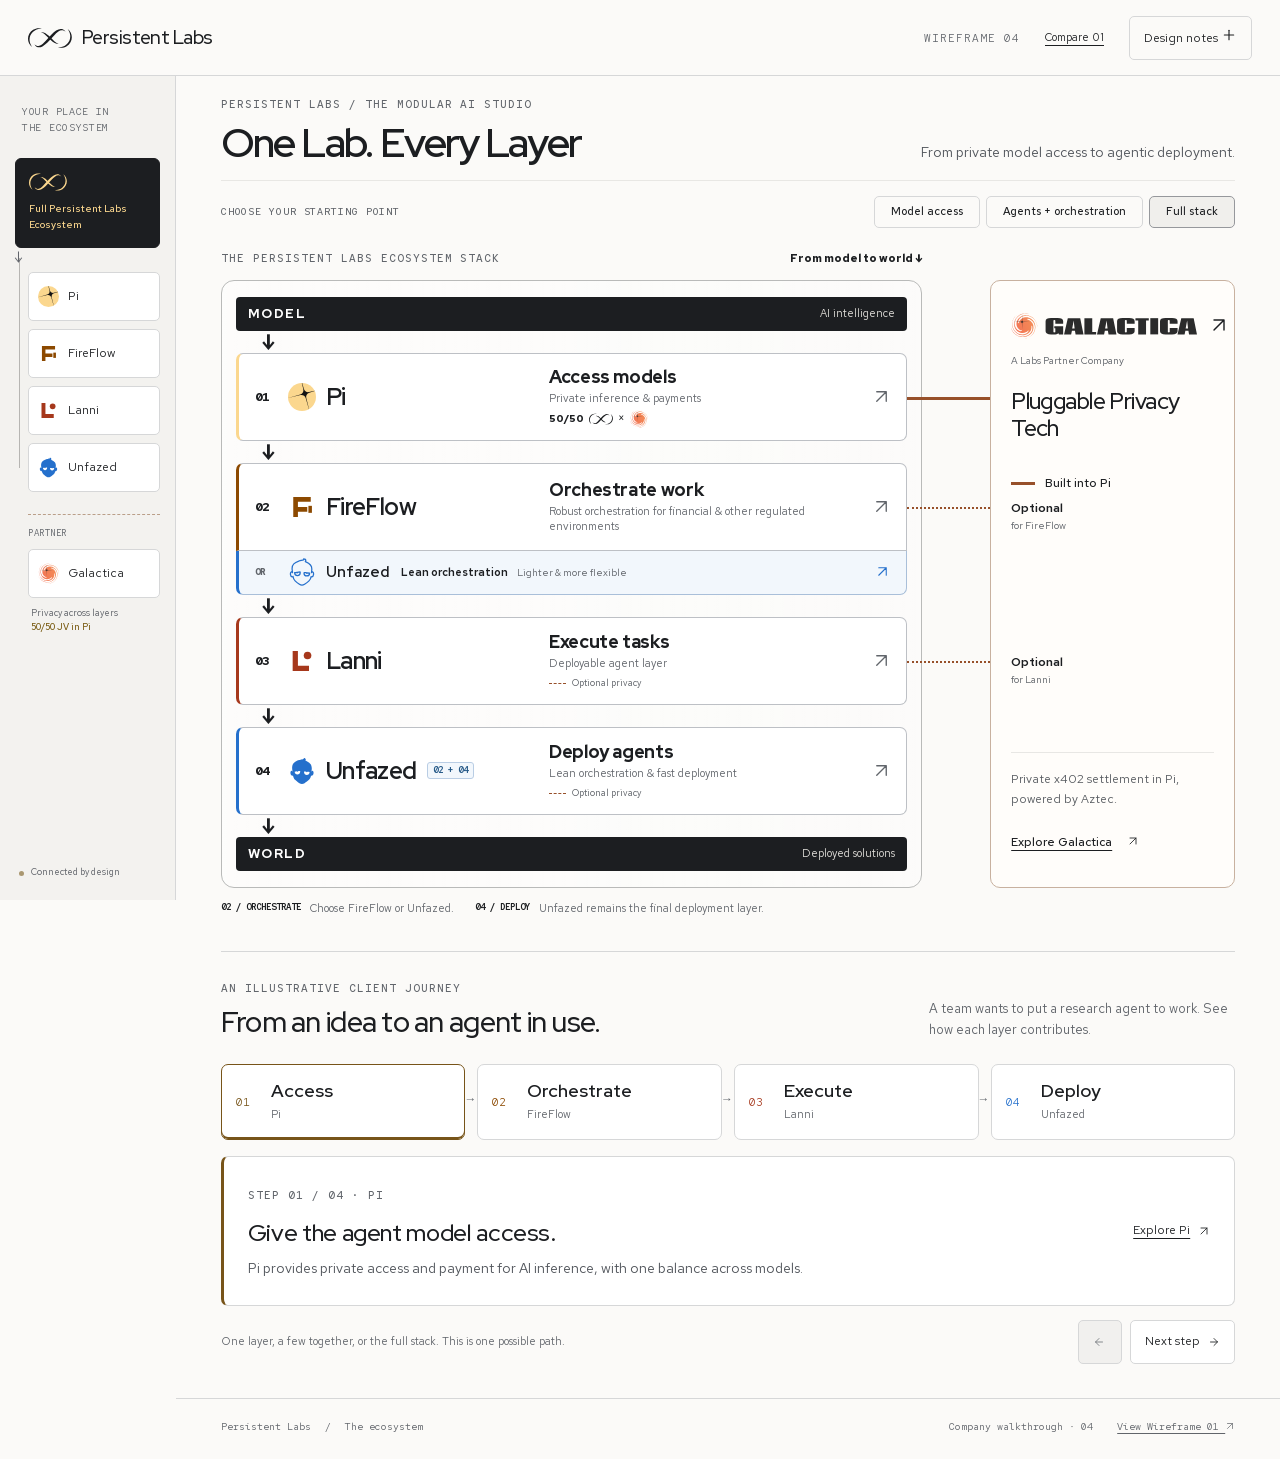
==== commit 592f1b28: "Align Unfazed alternative and add product website buttons" ====
--- a/index.html
+++ b/index.html
@@ -1,4 +1,4 @@
-<!doctype html><html lang="en"><head><meta charset="utf-8"><meta name="viewport" content="width=device-width, initial-scale=1"><meta name="robots" content="noindex,nofollow"><meta name="color-scheme" content="light"><title>The ecosystem · Persistent Labs wireframe</title><link rel="preload" href="assets/fonts/red-hat-display-latin-variable.woff2" as="font" type="font/woff2" crossorigin><link rel="preload" href="assets/fonts/red-hat-text-latin-variable.woff2" as="font" type="font/woff2" crossorigin><link rel="stylesheet" href="site.css?v=774cdf6183"><script src="app.js?v=c38bf62b38" defer></script></head>
+<!doctype html><html lang="en"><head><meta charset="utf-8"><meta name="viewport" content="width=device-width, initial-scale=1"><meta name="robots" content="noindex,nofollow"><meta name="color-scheme" content="light"><title>The ecosystem · Persistent Labs wireframe</title><link rel="preload" href="assets/fonts/red-hat-display-latin-variable.woff2" as="font" type="font/woff2" crossorigin><link rel="preload" href="assets/fonts/red-hat-text-latin-variable.woff2" as="font" type="font/woff2" crossorigin><link rel="stylesheet" href="site.css?v=45f9adb458"><script src="app.js?v=c38bf62b38" defer></script></head>
     <body data-page="home"><a class="skip-link" href="#main">Skip to content</a><header class="topbar"><a class="company-logo" href="index.html" aria-label="Persistent Labs home"><svg class="pl-mark" aria-hidden="true" focusable="false" xmlns="http://www.w3.org/2000/svg" viewBox="0 0 47 21"><g fill="currentColor"><path d="M4.39736 20.0548C-1.94875 15.1978 -1.28266 5.82736 5.46964 1.67684C7.69121 0.311941 10.3883 -0.250189 12.9525 0.103068C13.5801 0.187772 14.1971 0.321567 14.7929 0.514077C13.5637 0.550654 12.348 0.665198 11.1622 0.944338C5.41959 2.16197 1.02265 7.51087 1.75419 13.4594C2.0006 15.8254 3.0623 18.0807 4.39736 20.0548Z"/><path d="M6.89844 17.0713C8.09585 18.1677 9.59743 19.1658 11.2184 19.0407C13.516 18.8578 15.5268 16.9106 17.1217 15.3609C21.6274 11.0842 30.0478 -1.45781 37.0571 1.18921C38.3604 1.68974 39.4144 2.73892 40.1074 3.88436C39.4086 3.34629 38.6781 2.87753 37.9138 2.58106C35.9617 1.79466 34.0819 2.46171 32.4552 3.60137C30.7678 4.78819 29.349 6.25705 27.9042 7.80002C25.5565 10.3315 23.3311 13.0017 20.8256 15.4379C19.195 17.0078 17.4519 18.5306 15.4045 19.5682C11.948 21.3479 8.72344 20.6193 6.8994 17.0713H6.89844Z"/><path d="M13.8281 4.46155C16.8525 3.89076 19.742 6.03917 21.8962 7.90364C24.0543 9.79986 25.9832 12.0224 28.0777 13.91C29.4706 15.142 30.949 16.2624 32.8857 16.686C29.8296 17.2548 26.9853 15.1719 24.7945 13.2891C22.6287 11.3967 20.7036 9.16554 18.6187 7.2645C17.2115 5.99971 15.7359 4.87833 13.8281 4.46155Z"/><path d="M42.4229 0.945841C48.769 5.80288 48.1029 15.1733 41.3506 19.3238C39.13 20.6887 36.4329 21.2509 33.8677 20.8967C33.2402 20.812 32.6232 20.6782 32.0273 20.4857C33.2565 20.4491 34.4722 20.3345 35.6581 20.0554C41.4016 18.8387 45.7986 13.4898 45.067 7.54125C44.8206 5.17529 43.7589 2.92004 42.4239 0.945841H42.4229Z"/></g></svg>
 <span>Persistent Labs</span></a><div class="review-controls"><button class="map-toggle" type="button" aria-expanded="false" aria-controls="mobile-map">Ecosystem <svg class="ui-icon" xmlns="http://www.w3.org/2000/svg" viewBox="0 0 24 24" width="16" height="16" fill="none" stroke="currentColor" stroke-width="1.7" stroke-linecap="round" stroke-linejoin="round" aria-hidden="true" focusable="false"><path d="M5 12h14"/><path class="icon-vertical" d="M12 5v14"/></svg></button><span class="version">Wireframe 04</span><a class="compare-link" href="v1/index.html">Compare 01</a><button class="notes-toggle" type="button" aria-pressed="false">Design notes <svg class="ui-icon" xmlns="http://www.w3.org/2000/svg" viewBox="0 0 24 24" width="16" height="16" fill="none" stroke="currentColor" stroke-width="1.7" stroke-linecap="round" stroke-linejoin="round" aria-hidden="true" focusable="false"><path d="M5 12h14"/><path class="icon-vertical" d="M12 5v14"/></svg></button></div></header>
     <aside class="rail"><nav aria-label="Ecosystem map"><p class="rail-caption">Your place in<br>the ecosystem</p>
@@ -35,7 +35,7 @@
     <path class="mark" d="M51.151 47.186c-4.211 0-7.624-3.413-7.624-7.624 0-.591.074-1.165.201-1.717 2.017.124 4.029.265 6.034.435-.019.091-.029.185-.029.282 0 .783.635 1.417 1.417 1.417.783 0 1.418-.634 1.418-1.417 0-.008-.002-.016-.003-.024 2.071.198 4.135.417 6.191.663.006.12.018.239.018.361 0 4.211-3.413 7.624-7.623 7.624ZM25.454 46.013c-4.211 0-7.624-3.413-7.624-7.624 0-.041.006-.081.006-.121 1.992-.321 3.991-.623 5.999-.901 0 .008-.002.014-.002.022 0 .783.634 1.417 1.417 1.417s1.417-.634 1.417-1.417c0-.136-.025-.265-.061-.389 2.049-.262 4.106-.501 6.17-.719.192.67.301 1.376.301 2.108 0 4.211-3.413 7.624-7.623 7.624ZM66.95 36.039c-1.069-.15-2.16.685-3.006 2.119l.727-7.239c.467-4.654-1.146-10.792-3.585-13.64-2.44-2.848-7.947-6.699-12.239-8.558l-1.725-.748c.767-.785 1.219-1.745 1.219-2.786 0-2.646-2.2-4.386-5.902-4.386 3.18 3.18-7.108 3.566-12.417 5.525-6.772 2.499-10.095 3.588-14.46 7.953s-4.97 11.977-4.405 16.62l.891 7.326c-.851-1.473-1.959-2.339-3.044-2.186-1.902.267-3.013 3.557-2.48 7.348.532 3.79 3.498 6.507 5.401 6.24.661-.093 1.103-.541 1.381-1.237.763 4.487 3.27 9.821 5.802 12.212 2.696 2.546 8.01 6.78 11.809 9.409 3.799 2.63 10.084 2.647 13.967.039l.116-.078c3.883-2.609 9.331-6.825 12.107-9.37 2.534-2.323 4.96-7.428 5.721-11.84.278.48.668.79 1.202.865 1.903.267 4.868-2.45 5.401-6.24.533-3.791-.578-7.081-2.481-7.348Z"/>
   </g>
 </svg>
-<strong>Unfazed</strong></span><span class="alternative-description"><b>Lean orchestration</b><small>Lighter &amp; more flexible</small></span><span class="alternative-arrow"><svg class="ui-icon" xmlns="http://www.w3.org/2000/svg" viewBox="0 0 24 24" width="16" height="16" fill="none" stroke="currentColor" stroke-width="1.7" stroke-linecap="round" stroke-linejoin="round" aria-hidden="true" focusable="false"><path d="M6 18 18 6M6 6h12v12"/></svg></span></a></div><div class="stack-layer lanni-layer"><a class="stack-block lanni is-selected" data-layer="lanni" href="lanni.html" aria-label="Explore Lanni — Execute — Deployable agent layer"><span class="block-number">03</span><div class="block-brand"><svg class="mark" aria-hidden="true" focusable="false" xmlns="http://www.w3.org/2000/svg" viewBox="0 0 96 96" fill="currentColor"><path d="M16 14h18v50h38v18H16z"/><circle cx="67" cy="29" r="13"/></svg>
+<strong>Unfazed</strong></span><span class="alternative-description"><b><span class="alternative-or-inline">OR </span>Lean orchestration</b><small>Lighter &amp; more flexible</small></span><span class="alternative-arrow"><svg class="ui-icon" xmlns="http://www.w3.org/2000/svg" viewBox="0 0 24 24" width="16" height="16" fill="none" stroke="currentColor" stroke-width="1.7" stroke-linecap="round" stroke-linejoin="round" aria-hidden="true" focusable="false"><path d="M6 18 18 6M6 6h12v12"/></svg></span></a></div><div class="stack-layer lanni-layer"><a class="stack-block lanni is-selected" data-layer="lanni" href="lanni.html" aria-label="Explore Lanni — Execute — Deployable agent layer"><span class="block-number">03</span><div class="block-brand"><svg class="mark" aria-hidden="true" focusable="false" xmlns="http://www.w3.org/2000/svg" viewBox="0 0 96 96" fill="currentColor"><path d="M16 14h18v50h38v18H16z"/><circle cx="67" cy="29" r="13"/></svg>
 <strong>Lanni</strong></div><div class="block-purpose"><strong>Execute<span class="stage-object"> tasks</span></strong><span>Deployable agent layer</span></div><span class="block-privacy">Optional privacy</span><span class="block-arrow" aria-hidden="true"><svg class="ui-icon" xmlns="http://www.w3.org/2000/svg" viewBox="0 0 24 24" width="16" height="16" fill="none" stroke="currentColor" stroke-width="1.7" stroke-linecap="round" stroke-linejoin="round" aria-hidden="true" focusable="false"><path d="M6 18 18 6M6 6h12v12"/></svg></span><span class="selection-label">Included</span></a></div><div class="stack-layer unfazed-layer"><a class="stack-block unfazed is-selected" data-layer="unfazed" href="unfazed.html" aria-label="Explore Unfazed — Deploy — Lean orchestration &amp; fast deployment"><span class="block-number">04</span><div class="block-brand"><svg class="mark" aria-hidden="true" focusable="false" xmlns="http://www.w3.org/2000/svg" viewBox="0 0 1024 1024">
   
   <g transform="matrix(13.381 0 0 13.381 3.82495 24.9614)">
--- a/site.css
+++ b/site.css
@@ -1 +1 @@
-@font-face{font-family:Red Hat Display;src:url('assets/fonts/red-hat-display-latin-variable.woff2') format('woff2');font-weight:300 900;font-display:swap}@font-face{font-family:Red Hat Text;src:url('assets/fonts/red-hat-text-latin-variable.woff2') format('woff2');font-weight:300 900;font-display:swap}@font-face{font-family:Red Hat Mono;src:url('assets/fonts/red-hat-mono-latin-variable.woff2') format('woff2');font-weight:300 900;font-display:swap}:root{--ink:#1c1e21;--muted:#61656b;--paper:#fbfaf8;--white:#fff;--line:#d6d7d8;--soft-line:#e8e7e4;--gold:#fbd78e;--rail:176px;--top:76px;--accent:#76580d;--tint:#fff7e6;--pad:clamp(24px,3.5vw,58px);--display:'Red Hat Display',Arial,sans-serif;--text:'Red Hat Text',Arial,sans-serif;--mono:'Red Hat Mono',monospace}*{box-sizing:border-box}html{scroll-behavior:auto}body{margin:0;background:var(--paper);color:var(--ink);font:16px/1.55 var(--text)}a{color:inherit;text-decoration:none}button{font:inherit;color:inherit}button,a{-webkit-tap-highlight-color:transparent}button{cursor:pointer}button:focus-visible,a:focus-visible,summary:focus-visible{outline:3px solid #76580d;outline-offset:5px}h1,h2,h3,p{margin:0}h1,h2,h3{font-family:var(--display)}h1{font-weight:600;letter-spacing:-.045em;line-height:1.06}h2{font-weight:600;letter-spacing:-.025em;line-height:1.2}h3{font-weight:600;letter-spacing:-.015em}.mark{display:block;width:30px;height:30px;flex-shrink:0;fill:currentColor}.pl-mark{width:44px;height:24px;flex:none;display:block}.gal-mark{display:block;width:100%;max-width:205px;height:auto}.eyebrow{font:500 11px/1.5 var(--mono);text-transform:uppercase;letter-spacing:.09em;color:var(--muted)}.pi{--accent:#6544a2;--tint:#f2edff}.fireflow{--accent:#8c4900;--tint:#fff0de}.lanni{--accent:#a6381c;--tint:#fff0eb}.unfazed{--accent:#2570cc;--tint:#ebf2fc}.galactica{--accent:#97502a;--tint:#fff1e8}.skip-link{position:fixed;top:-100px;left:16px;z-index:100;background:var(--ink);color:white;padding:12px 20px}.skip-link:focus{top:8px}.topbar{height:var(--top);position:fixed;z-index:20;inset:0 0 auto;background:rgba(251,250,248,.98);border-bottom:1px solid var(--line);display:flex;align-items:center;justify-content:space-between;padding:0 28px}.company-logo{display:flex;align-items:center;gap:10px;min-height:44px;font:500 19px var(--display);letter-spacing:-.03em}.review-controls{display:flex;align-items:center;gap:25px}.version{font:11px var(--mono);text-transform:uppercase;letter-spacing:.09em;color:var(--muted)}.notes-toggle{min-height:44px;border:1px solid var(--line);border-radius:5px;background:transparent;padding:0 14px;font-size:12px}.notes-toggle span{margin-left:12px}.notes-toggle[aria-pressed=true]{background:var(--ink);color:white;border-color:var(--ink)}.rail{position:fixed;top:var(--top);bottom:0;left:0;width:var(--rail);border-right:1px solid var(--line);padding:28px 15px 20px;background:#f3f2ef;display:flex;flex-direction:column;justify-content:space-between;overflow-y:auto;z-index:15}.rail-caption{font:10px/1.6 var(--mono);text-transform:uppercase;letter-spacing:.07em;color:var(--muted);margin:0 7px 22px}.map-home{display:flex;flex-direction:column;align-items:flex-start;justify-content:center;gap:10px;min-height:85px;padding:14px 13px;border:1px solid #b6b5b2;border-radius:6px;font-size:11px;font-weight:500;background:var(--white)}.map-home[aria-current]{background:var(--ink);border-color:var(--ink);color:var(--gold)}.map-home .pl-mark{width:38px;height:18px}.mini-stack{position:relative;padding:24px 0 0 13px;margin-right:0}.mini-stack:before{content:'';position:absolute;left:4px;top:10px;bottom:24px;width:1px;background:#b6b5b2}.mini-axis{position:absolute;left:-1px;top:-2px;font-size:15px;color:var(--muted)}.map-node{height:49px;display:flex;align-items:center;gap:9px;position:relative;border:1px solid var(--line);border-radius:5px;padding:9px;background:var(--white);margin-bottom:8px;font-size:12px}.map-node .mark{width:21px;height:21px;color:var(--accent)}.map-node i{margin-left:auto;width:5px;height:5px;border-radius:50%;background:transparent}.map-node[aria-current]{border-color:var(--accent);background:var(--tint);box-shadow:inset 3px 0 var(--accent)}.map-node[aria-current] i{background:var(--accent)}.map-node:hover{border-color:var(--accent)}.mini-partner{margin-top:22px;margin-left:13px;border-top:1px dashed #ba9f89;padding-top:12px;position:relative}.partner-kicker{font:9px var(--mono);text-transform:uppercase;letter-spacing:.06em;color:var(--muted);display:block;margin-bottom:10px}.mini-partner small{display:block;font-size:9px;line-height:1.6;color:var(--muted);padding-left:3px}.mini-partner small b{font-weight:500;color:var(--accent)}.g-symbol{font:700 21px/1 var(--display);min-width:21px}.g-symbol span{color:#df6942}.rail-bottom{display:flex;align-items:center;gap:7px;font-size:9px;color:var(--muted);padding:24px 4px 0}.rail-dot{width:5px;height:5px;background:#aa9871;border-radius:50%;flex:none}.page-shell{margin-left:var(--rail);padding-top:var(--top)}main{padding:36px var(--pad) 0;max-width:1510px;margin:auto;outline:none}.home-intro{display:grid;grid-template-columns:1fr 1fr;gap:50px;align-items:end;margin-bottom:34px}.home-intro h1{font-size:clamp(42px,4.4vw,66px);margin-top:17px}.intro-copy{max-width:420px;margin-left:auto;padding-bottom:4px}.intro-copy p{color:#53575d;font-size:16px;line-height:1.7}.explore-hint{display:flex;align-items:center;gap:12px;font-size:12px;margin-top:18px}.explore-hint>span{width:25px;height:25px;border:1px solid var(--line);display:grid;place-items:center;border-radius:50%}.ecosystem{display:grid;grid-template-columns:minmax(0,1fr) 62px 270px;grid-template-rows:auto 1fr;isolation:isolate}.stack-heading{grid-column:1;display:flex;justify-content:space-between;align-items:center;gap:12px;margin-bottom:13px}.axis-label{font-size:11px;color:var(--muted)}.stack-frame{grid-column:1;grid-row:2;padding:16px;border:1px solid #b9bab9;border-radius:13px;background:linear-gradient(90deg,#fff8,#fff4)}.stack-block{display:grid;grid-template-columns:28px minmax(135px,.85fr) minmax(0,1fr) 19px;gap:15px;align-items:center;min-height:100px;border:1px solid #bdc0c5;border-left:4px solid var(--accent);border-radius:8px;background:white;padding:16px 18px;margin-bottom:18px;position:relative;transition:border-color .15s,background .15s}.stack-block:not(:last-of-type):after{content:'';position:absolute;bottom:-19px;left:46px;height:18px;width:1px;background:#aeb1b5}.stack-block:before{content:'';position:absolute;top:-7px;left:49px;width:32px;height:6px;border:1px solid #bfc2c6;border-bottom:0;border-radius:3px 3px 0 0;background:white}.stack-block:hover{border-color:var(--accent);background:var(--tint)}.stack-block .mark{color:var(--accent);height:33px;width:33px}.block-number{font:11px var(--mono);color:var(--muted);align-self:start;padding-top:5px}.block-brand{display:flex;align-items:center;gap:12px}.block-brand strong{font:600 clamp(18px,1.7vw,25px) var(--display);letter-spacing:-.025em}.block-role{font-size:13px;line-height:1.45;color:#53575d}.block-arrow{color:var(--muted);font-size:21px}.jv-badge{display:block;font-size:10px;line-height:1.5;color:var(--accent);margin-top:6px}.foundation{display:flex;justify-content:space-between;gap:12px;color:var(--muted);font:10px/1.5 var(--mono)}.stack-block:last-of-type{margin-bottom:14px}.privacy-wiring{grid-column:2;grid-row:2;position:relative;min-height:444px}.wire{position:absolute;left:0;width:32px;border-top:1px dashed #b57b58}.wire:before{content:'';position:absolute;top:-3px;left:-3px;width:5px;height:5px;border-radius:50%;background:#b57b58}.w1{top:66px}.w2{top:184px}.w3{top:302px}.w4{top:420px;border-top:2px solid #97502a}.bus{position:absolute;left:31px;top:66px;height:355px;border-left:1px dashed #b57b58}.bridge{position:absolute;left:31px;right:0;top:243px;border-top:1px dashed #b57b58}.partner-column{grid-column:3;grid-row:1/3;display:flex;flex-direction:column;justify-content:center}.partner-intro{margin-bottom:14px}.partner-intro .eyebrow{font-size:10px}.partner-block{padding:24px 21px;border:1px solid #c8b19f;border-radius:10px;background:#fffdfa}.partner-title{display:flex;align-items:center;justify-content:space-between;gap:12px;min-height:44px}.partner-title .gal-mark{max-width:180px}.partner-title>span{font-size:20px}.partner-endorsement{font-size:10px;color:var(--muted);margin:4px 0 26px}.partner-block h2{font-size:24px;line-height:1.15;margin-bottom:13px}.partner-block>p:not(.partner-endorsement){font-size:13px;color:#55595e;line-height:1.65}.relationship{display:flex;align-items:center;gap:9px;font-size:11px}.optional{margin-top:22px}.inherent{margin-top:12px;font-weight:600}.line-sample{width:24px;border-top:2px solid #97502a;flex:none}.line-sample.dashed{border-top:1px dashed #97502a}.partner-block .settlement{font-size:11px!important;margin-top:12px;padding-top:14px;border-top:1px solid var(--soft-line)}.text-link{font-size:12px;font-weight:500;display:inline-flex;gap:15px;align-items:center;min-height:44px;margin-top:13px;text-decoration:underline;text-underline-offset:4px}.modular-note{display:flex;align-items:center;gap:20px;margin:29px 0 7px;padding:22px 0 0;border-top:1px solid var(--line)}.modular-note h2{font-size:20px}.modular-note p{font-size:13px;color:var(--muted);margin-top:5px}.modular-icon{display:flex;gap:5px;align-items:flex-end;flex:none}.modular-icon i{width:12px;height:12px;border:1px solid #8c7e64}.modular-icon i:nth-child(2){height:23px}.modular-icon i:nth-child(3){height:34px}.page-footer{max-width:1510px;margin:34px auto 0;padding:20px var(--pad) 25px;border-top:1px solid var(--line);display:flex;justify-content:space-between;gap:20px;font:10px/1.5 var(--mono);color:var(--muted)}.footer-divider{margin:0 8px}.review-notes{margin-top:30px;padding:22px 24px;background:#fff4d9;border:1px dashed #a08a55;border-radius:6px;max-width:100%}.review-notes p{font-size:13px;line-height:1.7;max-width:95ch;margin-top:8px}.review-notes[hidden]{display:none}.return-link{display:inline-flex;align-items:center;gap:12px;min-height:44px;font-size:12px;margin-bottom:32px}.return-link span{font-size:20px}.return-link:hover{text-decoration:underline;text-underline-offset:4px}.product-hero{display:grid;grid-template-columns:minmax(0,1.04fr) minmax(0,1fr);gap:clamp(35px,5vw,88px);align-items:center;min-height:500px;padding-bottom:35px}.product-lockup{display:flex;align-items:center;gap:13px;margin-top:25px;font:600 29px var(--display);letter-spacing:-.025em}.product-lockup .mark{width:35px;height:35px;color:var(--accent)}.endorsement{font-size:11px;color:var(--muted);margin-top:10px}.product-copy h1{font-size:clamp(39px,4.2vw,63px);margin-top:32px}.product-description{font-size:16px;line-height:1.75;margin-top:24px;max-width:48ch;color:#52565d}.jv-detail{border-top:1px solid var(--line);padding-top:20px;margin-top:28px}.jv-detail>div{display:flex;align-items:center;gap:19px;margin-top:15px}.jv-detail b{font:600 15px var(--display)}.jv-detail .gal-mark{width:130px}.product-art{min-width:0}.visual-board{border:1px solid #c5c6c9;border-radius:12px;padding:25px;background:white;box-shadow:8px 8px 0 var(--tint)}.visual-label{display:flex;justify-content:space-between;gap:20px;font:10px/1.5 var(--mono);text-transform:uppercase;letter-spacing:.04em;color:var(--muted);padding-bottom:20px;border-bottom:1px solid var(--line)}.visual-label>span:last-child{color:var(--accent)}.pi-models{display:flex;justify-content:space-between;gap:10px;margin-top:30px}.pi-models span{font-size:12px;border:1px solid var(--line);border-radius:5px;padding:11px 9px;text-align:center;flex:1;background:var(--paper)}.branch-line{height:32px;width:73%;border:1px solid #b4a4d6;border-top:0;margin:0 auto;position:relative}.branch-line:after{content:'';height:22px;width:1px;background:#b4a4d6;position:absolute;left:50%;bottom:-23px}.pi-core{display:flex;align-items:center;justify-content:center;gap:20px;margin:22px auto 0;padding:27px;border:1px solid #b4a4d6;border-radius:8px;background:var(--tint)}.pi-core .mark{width:60px;height:60px;color:var(--accent)}.pi-core strong{font:600 30px var(--display);display:block}.pi-core span{font-size:13px;color:var(--muted)}.private-band{display:flex;align-items:center;justify-content:center;gap:9px;padding:16px 0;font-size:12px}.small-dot{width:6px;height:6px;background:#97502a;border-radius:50%}.pi-settlement{display:flex;flex-direction:column;align-items:center;gap:5px;border-top:1px solid var(--line);padding-top:18px;font-size:12px}.pi-settlement strong{font-weight:500;color:var(--muted);font-size:11px}.privacy-caption{display:flex;gap:14px;font-size:11px;line-height:1.6;margin-top:26px;color:var(--muted);min-height:44px;align-items:center}.privacy-caption:before{content:'';width:24px;border-top:1px dashed #97502a;flex:none}.flow-path{display:flex;gap:12px;align-items:center;justify-content:center;padding:33px 0}.flow-path span{font-size:12px;padding:10px 12px;background:var(--tint);border:1px solid #d5bc9f;border-radius:5px}.flow-path i{font-style:normal;color:var(--muted)}.ff-components{border:1px solid var(--line);border-radius:6px;overflow:hidden}.ff-components>div{padding:16px 18px;border-bottom:1px solid var(--line);display:grid;grid-template-columns:27px 1fr;column-gap:15px;align-items:start}.ff-components>div:last-child{border-bottom:0}.ff-components b{font:11px var(--mono);color:var(--accent);padding-top:5px;grid-row:1/3}.ff-components h3{font-size:17px}.ff-components p{font-size:12px;color:var(--muted);margin-top:3px}.visual-footnote{font-size:11px;margin-top:20px;color:var(--muted)}.intent-bubble{border:1px solid #e3b7ac;background:var(--tint);border-radius:12px 12px 3px 12px;padding:17px;font-size:14px;margin:28px 0 22px 30px}.action-panel{border:1px solid var(--line);border-radius:8px;padding:20px}.action-panel>.eyebrow{color:var(--accent)}.action-step{padding-top:21px;display:flex;align-items:center;gap:13px;font-size:13px}.action-step span{font:10px var(--mono);border:1px solid #ddc1b9;padding:6px;border-radius:50%;color:var(--accent)}.action-step strong{font-weight:500}.built-on{display:flex;justify-content:space-between;align-items:center;min-height:44px;margin-top:15px;font-size:12px}.built-on span{font-size:20px}.deploy-wire{padding-top:27px;text-align:center}.deployment-symbol{display:grid;place-items:center;width:54px;height:54px;border:1px solid var(--line);margin:0 auto 12px;font:20px var(--mono);border-radius:5px;color:var(--accent)}.deploy-wire h3{font-size:19px}.deploy-arrow{display:block;font-size:27px;color:var(--accent);padding:17px}.deploy-destination{padding:25px 25px 12px;border:1px solid #aac3df;background:var(--tint);border-radius:5px}.deploy-destination h3{margin-top:7px}.destination-lines{padding:16px 20px;display:flex;flex-direction:column;gap:8px;align-items:center}.destination-lines i{height:4px;width:100%;background:#c6d6ec}.destination-lines i:last-child{width:65%}.unfazed .product-lockup{font-family:Arial,sans-serif;text-transform:lowercase;font-weight:400}.unfazed .product-copy h1{font-family:Arial,sans-serif;font-size:clamp(38px,3.8vw,58px);letter-spacing:-.055em}.context-strip{border-top:1px solid var(--line);padding-top:26px;display:flex;align-items:center;justify-content:space-between;gap:24px}.context-layers{display:flex;flex:1;justify-content:center;gap:19px}.context-layer{position:relative;display:flex;gap:8px;align-items:center;min-height:44px;padding:8px 12px;border:1px solid transparent;border-radius:5px;font-size:13px}.context-layer:not(:last-child):after{content:'→';position:absolute;right:-15px;color:#84878c}.context-layer small{font:9px var(--mono);color:var(--muted)}.context-layer[aria-current]{background:var(--tint);border-color:var(--accent);font-weight:600}.context-layer:hover{text-decoration:underline}.context-strip>p{font-size:11px;color:var(--muted)}.gal-page{border:1px solid #d9dddF;border-radius:16px;background:#fff;overflow:hidden}.gal-header{padding:22px 30px;display:flex;justify-content:space-between;align-items:center;border-bottom:1px solid #eceeed;gap:25px}.gal-header .gal-mark{width:180px}.gal-header p{font-size:10px;margin-top:9px;color:var(--muted)}.gal-nav{display:flex;gap:27px;font:9px var(--mono);text-transform:uppercase;color:var(--muted)}.gal-hero{position:relative;isolation:isolate;overflow:hidden;min-height:410px;padding:70px 45px 30px;background:linear-gradient(125deg,#fbfcfc,#f2f7f8 70%,#fff8ed)}.gal-orbit{position:absolute;right:3%;top:0;width:430px;height:430px;z-index:-1;opacity:.35;transform:rotate(-28deg)}.gal-orbit i{position:absolute;border:23px solid #dce4e5;border-left-color:transparent;border-bottom-color:#e8ddd2;border-radius:50%;inset:0}.gal-orbit i:nth-child(2){inset:42px;border-width:20px;transform:rotate(30deg)}.gal-orbit i:nth-child(3){inset:82px;border-width:18px;transform:rotate(60deg)}.gal-orbit i:nth-child(4){inset:118px;border-width:16px;transform:rotate(90deg)}.gal-welcome{font-size:12px;font-weight:500;margin:0 0 3px 4px}.gal-hero h1{font-family:Arial,sans-serif;font-size:clamp(44px,7.5vw,110px);font-weight:500;letter-spacing:-.065em;white-space:nowrap}.gal-dot{color:#dc6844}.gal-com{color:#8a9c9f}.gal-tagline{text-align:right;max-width:95%;font-size:22px;letter-spacing:-.03em;margin-top:12px}.gal-reference-actions{display:flex;gap:13px;margin-top:30px}.gal-reference-actions>span{font-size:9px;text-transform:uppercase;letter-spacing:.03em;border:1px solid #cd7757;padding:10px 15px;color:#6e4637;border-radius:3px}.gal-reference-actions>span:first-child{background:#ef865f;color:#251b17}.gal-reference-actions small{margin-left:14px}.gal-hero-foot{display:flex;justify-content:space-between;gap:25px;font:9px/1.5 var(--mono);color:#686e72;margin-top:64px}.gal-identity{text-align:center;padding:46px 25px}.gal-identity h2{font-size:32px;margin:14px 0}.gal-identity>p{font-size:14px;color:var(--muted);max-width:53ch;margin:auto}.gal-relationship-grid{display:grid;grid-template-columns:1fr 1fr;border-top:1px solid var(--line)}.gal-relationship-grid>div{padding:27px 30px}.gal-relationship-grid>div+div{border-left:1px solid var(--line)}.gal-relationship-grid h3{font-size:22px;margin-top:13px}.gal-relationship-grid p{font-size:13px;color:var(--muted);margin-top:12px;max-width:47ch}@media(min-width:1600px){.home-intro h1{font-size:74px}.stack-block{grid-template-columns:28px 1fr 1fr 20px}.ecosystem{grid-template-columns:minmax(0,1fr) 76px 310px}.partner-block{padding:30px}.bridge{right:0}}@media(max-width:1180px){:root{--rail:156px;--pad:28px}.ecosystem{grid-template-columns:minmax(0,1fr) 45px 235px}.stack-block{grid-template-columns:20px 1fr 17px;column-gap:12px;padding:12px 15px;height:108px;min-height:108px}.block-brand{grid-column:2;grid-row:1;gap:10px}.block-brand strong{font-size:21px}.block-brand .mark{width:25px;height:25px}.block-role{grid-column:2;grid-row:2;font-size:12px}.block-number{grid-row:1/3}.block-arrow{grid-column:3;grid-row:1/3}.jv-badge{font-size:9px;margin-top:3px}.privacy-wiring .wire{width:23px}.bus{left:22px;height:379px;top:70px}.bridge{left:22px;top:260px}.w1{top:70px}.w2{top:196px}.w3{top:322px}.w4{top:448px}.partner-block{padding:21px 18px}.partner-block h2{font-size:22px}.partner-title .gal-mark{max-width:160px}.foundation{font-size:9px}.product-hero{gap:35px}.visual-board{padding:21px}.flow-path{gap:7px}.flow-path span{padding:8px;font-size:10px}.context-strip{flex-wrap:wrap;gap:10px}.context-strip>p{display:none}.product-copy h1{font-size:45px}.gal-hero h1{font-size:8vw}.home-intro{gap:28px}}@media(max-width:900px){.home-intro{grid-template-columns:1fr;gap:20px;margin-bottom:30px}.home-intro h1 br{display:none}.home-intro h1{font-size:46px}.intro-copy{max-width:62ch;margin:0}.intro-copy p{font-size:15px}.explore-hint{margin-top:12px}.ecosystem{grid-template-columns:minmax(0,1fr) 30px 210px}.partner-block{padding:20px 15px}.partner-title .gal-mark{max-width:150px}.partner-title>span{display:none}.partner-block h2{font-size:21px}.partner-block>p:not(.partner-endorsement){font-size:12px}.partner-endorsement{font-size:9px;margin-bottom:20px}.partner-intro .eyebrow{font-size:9px;letter-spacing:0}.relationship{font-size:10px;gap:7px}.stack-frame{padding:14px 10px}.stack-block{grid-template-columns:1fr 14px;padding:11px 12px;gap:4px 8px}.block-number{display:none}.block-brand,.block-role{grid-column:1}.block-arrow{grid-column:2}.block-brand{gap:7px}.stack-block:before{left:22px;width:26px}.stack-block:after{left:35px!important}.foundation>span:last-child{display:none}.privacy-wiring .wire{width:16px}.bus,.bridge{left:15px}.stack-heading .axis-label{display:none}.product-hero{grid-template-columns:1fr;gap:34px;min-height:0}.product-copy{max-width:58ch}.product-copy h1{font-size:52px}.product-art{max-width:560px;width:100%}.product-description{max-width:58ch}.context-strip{display:block}.context-layers{justify-content:flex-start;margin-top:15px}.gal-header{padding:22px}.gal-nav{display:none}.gal-hero{padding:45px 25px 25px;min-height:360px}.gal-hero h1{font-size:7.9vw}.gal-tagline{font-size:19px}.gal-hero-foot{font-size:8px;gap:12px}.gal-relationship-grid>div{padding:24px}.gal-relationship-grid h3{font-size:21px}}@media(max-width:760px){:root{--rail:65px;--top:66px;--pad:23px}.topbar{padding:0 16px}.company-logo{font-size:16px;gap:8px}.company-logo .pl-mark{width:34px;height:19px}.review-controls{gap:12px}.version{font-size:9px;letter-spacing:.04em}.notes-toggle{font-size:11px;padding:0 10px}.notes-toggle span{display:none}.rail{padding:20px 8px 15px}.rail-caption,.map-home>span,.map-node>span,.map-node>i,.mini-partner small,.rail-bottom,.mini-axis{display:none}.map-home{padding:0;min-height:48px;align-items:center;gap:0}.map-home .pl-mark{width:32px;height:19px}.mini-stack{margin:0;padding:22px 0 0}.mini-stack:before{left:23px;top:0;bottom:0}.map-node{width:48px;height:48px;padding:0;justify-content:center;gap:0;margin-bottom:9px}.map-node .mark{width:24px;height:24px}.map-node[aria-current]{box-shadow:inset 3px 0 var(--accent)}.mini-partner{margin:23px 0 0;padding-top:12px}.partner-kicker{font-size:7px;letter-spacing:0;text-align:center}.g-symbol{font-size:24px;text-align:center}.g-symbol span{display:inline}.page-footer{font-size:9px;display:block;margin-top:26px}.page-footer>span{display:block}.page-footer>span+span{margin-top:7px}main{padding-top:28px}.home-intro h1{font-size:42px}.home-intro h1 br{display:block}.eyebrow{font-size:10px;letter-spacing:.07em}.intro-copy p{font-size:14px}.explore-hint{font-size:11px}.ecosystem{display:block}.stack-heading{margin-bottom:15px}.stack-heading .axis-label{display:block;font-size:10px}.stack-frame{padding:16px 13px}.stack-block{grid-template-columns:20px 1fr 16px;padding:14px;height:auto;min-height:98px;gap:7px 11px}.block-number{display:block;grid-column:1}.block-brand,.block-role{grid-column:2}.block-brand strong{font-size:22px}.block-brand .mark{width:27px;height:27px}.block-arrow{grid-column:3}.block-role{font-size:12px}.jv-badge{font-size:9px}.stack-block:before{left:40px}.stack-block:after{left:53px!important}.privacy-wiring{display:none}.partner-column{padding-top:25px;position:relative}.partner-column:before{content:'';height:25px;border-left:2px solid #97502a;position:absolute;left:40px;top:0}.partner-intro{margin-bottom:10px}.partner-intro .eyebrow{font-size:10px;letter-spacing:.05em}.partner-block{padding:23px}.partner-title .gal-mark{max-width:190px}.partner-title>span{display:block}.partner-endorsement{font-size:10px}.partner-block h2{font-size:25px}.partner-block>p:not(.partner-endorsement){font-size:13px}.relationship{font-size:12px}.modular-note{align-items:flex-start;gap:13px}.modular-note h2{font-size:21px;line-height:1.3}.modular-note p{font-size:12px;line-height:1.7}.modular-icon{padding-top:4px;gap:3px}.modular-icon i{width:8px}.return-link{font-size:11px;line-height:1.6;gap:9px;margin-bottom:21px}.product-hero{gap:28px;padding-bottom:24px}.product-lockup{font-size:27px;margin-top:21px}.product-copy h1{font-size:clamp(32px,7.5vw,49px);margin-top:28px}.product-description{font-size:14px;line-height:1.75;margin-top:20px}.endorsement{font-size:10px}.visual-board{padding:20px;box-shadow:5px 5px 0 var(--tint)}.visual-label{font-size:9px;gap:15px}.pi-models{gap:6px}.pi-models span{padding:10px 5px;font-size:10px}.pi-core{padding:20px;gap:16px}.pi-core .mark{width:48px;height:48px}.private-band{font-size:11px}.pi-settlement{font-size:11px}.jv-detail>div{flex-wrap:wrap;gap:12px}.jv-detail b{font-size:13px}.jv-detail .gal-mark{width:115px}.jv-detail .eyebrow{font-size:9px}.flow-path{padding:25px 0;flex-wrap:wrap;gap:6px}.flow-path span{font-size:10px;padding:7px 8px}.ff-components>div{padding:14px;column-gap:9px;grid-template-columns:22px 1fr}.ff-components h3{font-size:15px}.ff-components p{font-size:11px}.intent-bubble{font-size:12px;margin-left:15px;padding:14px}.action-panel{padding:16px}.action-step{gap:10px;font-size:11px}.privacy-caption{font-size:10px}.context-layers{display:grid;grid-template-columns:1fr 1fr;gap:10px}.context-layer{font-size:12px;padding:8px;justify-content:center;border-color:var(--line)}.context-layer:not(:last-child):after{display:none}.context-strip>p{display:block;margin-top:12px}.review-notes{padding:18px}.review-notes p{font-size:12px}.unfazed .product-copy h1{font-size:clamp(33px,7.5vw,49px)}.gal-header{padding:20px 18px}.gal-header .gal-mark{width:165px}.gal-header p{font-size:9px;line-height:1.5}.gal-hero{padding:40px 18px 22px;min-height:315px}.gal-hero h1{font-size:clamp(28px,8.2vw,54px);letter-spacing:-.065em}.gal-orbit{right:-100px;top:30px;width:320px;height:320px}.gal-orbit i{border-width:17px}.gal-orbit i:nth-child(2){inset:34px;border-width:15px}.gal-orbit i:nth-child(3){inset:66px;border-width:14px}.gal-orbit i:nth-child(4){inset:98px;border-width:12px}.gal-welcome{font-size:10px}.gal-tagline{font-size:16px;text-align:left;max-width:100%;margin-top:18px}.gal-reference-actions{flex-direction:column;align-items:flex-start;gap:9px;margin-top:22px}.gal-reference-actions>span{font-size:8px;padding:8px 11px}.gal-hero-foot{display:block;margin-top:35px;font-size:8px}.gal-hero-foot>span{display:block}.gal-hero-foot>span+span{margin-top:5px}.gal-identity{padding:33px 18px}.gal-identity h2{font-size:24px}.gal-identity p{font-size:12px}.gal-relationship-grid{display:block}.gal-relationship-grid>div{padding:22px 18px}.gal-relationship-grid>div+div{border-left:0;border-top:1px solid var(--line)}.gal-relationship-grid h3{font-size:21px}.gal-relationship-grid p{font-size:12px}}@media(max-width:400px){:root{--pad:17px}.version{display:none}.notes-toggle{font-size:10px}.company-logo{font-size:15px}.home-intro h1{font-size:37px}.home-intro .eyebrow{font-size:9px}.stack-block{grid-template-columns:1fr 16px;gap:7px;padding:14px 11px}.block-number{display:none}.block-brand,.block-role{grid-column:1}.block-arrow{grid-column:2}.block-brand strong{font-size:20px}.block-brand .mark{width:25px;height:25px}.stack-frame{padding:15px 10px}.stack-block:before{left:22px}.stack-block:after{left:35px!important}.jv-badge{font-size:9px}.partner-block{padding:20px 16px}.partner-title .gal-mark{max-width:155px}.partner-title>span{font-size:17px}.modular-icon{display:none}.pi-models{flex-direction:column}.branch-line{height:20px;width:0;border-right:0}.pi-core{margin-top:22px}.jv-detail>div{gap:9px}.gal-header .gal-mark{width:145px}.visual-board{padding:15px}.flow-path{flex-direction:column}.flow-path i{transform:rotate(90deg)}.flow-path span{font-size:12px;min-width:130px;text-align:center}}@media(prefers-reduced-motion:reduce){*,*:before,*:after{transition:none!important;animation:none!important}}@media print{.topbar,.rail,.review-controls,.return-link,.skip-link{display:none}.page-shell{margin:0;padding:0}main{padding:20px}.review-notes{break-inside:avoid}.page-footer{padding:15px}.product-hero{min-height:0}.stack-block,.partner-block,.visual-board,.gal-page{break-inside:avoid}body{background:white}a{color:inherit}}@media(min-width:901px) and (max-height:850px){body[data-page=home] main{padding-top:24px}.home-intro{margin-bottom:23px}.home-intro h1{font-size:46px;margin-top:12px}.home-intro .intro-copy p{font-size:14px;line-height:1.6}.home-intro .explore-hint{margin-top:12px}.stack-block{min-height:74px;height:74px;margin-bottom:12px;padding-top:10px;padding-bottom:10px}.stack-block:not(:last-of-type):after{height:12px;bottom:-13px}.stack-block .mark{width:27px;height:27px}.block-brand strong{font-size:21px}.block-role{font-size:12px}.stack-frame{padding-top:16px;padding-bottom:14px}.privacy-wiring{min-height:360px}.w1{top:53px}.w2{top:139px}.w3{top:225px}.w4{top:311px}.bus{top:53px;height:259px}.bridge{top:182px}.partner-block{padding:18px 20px}.partner-block h2{font-size:22px;margin-bottom:10px}.partner-endorsement{margin-bottom:18px}.partner-block>p:not(.partner-endorsement){font-size:12px}.optional{margin-top:16px}.partner-block .settlement{margin-top:10px;padding-top:10px}.partner-block .text-link{margin-top:7px;min-height:40px}.modular-note{margin-top:23px}}@media(max-width:760px){.map-node{flex-direction:column;gap:4px;height:54px}.map-node>span{display:block;font-size:8px;line-height:1}.map-node .mark{width:21px;height:21px}.map-home>span{display:block;font-size:0;line-height:1}.map-home>span:after{content:'Home';font-size:8px}.map-home{gap:5px}.g-symbol{font-size:21px;line-height:20px}.g-symbol span{font-size:21px}.gal-hero h1{font-size:clamp(23px,7.7vw,54px)}}[hidden]{display:none!important}.compare-link{font-size:11px;min-height:44px;display:flex;align-items:center;text-decoration:underline;text-underline-offset:4px}.page-footer a{margin-left:18px;text-decoration:underline;text-underline-offset:3px}.mobile-map{display:none}.home-intro{margin-bottom:22px;gap:35px}.home-intro h1{font-size:clamp(40px,4vw,60px);margin-top:12px}.intro-copy{max-width:380px}.intro-copy p{font-size:16px;line-height:1.65}.explore-hint{font-size:12px;gap:0;word-spacing:2px;color:var(--ink);margin-top:14px}.stack-selector{margin-bottom:22px}.selector-top{display:flex;align-items:center;justify-content:space-between;gap:20px}.preset-buttons{display:flex;gap:6px;flex-wrap:wrap}.preset-buttons button{border:1px solid var(--line);background:white;padding:0 16px;min-height:44px;border-radius:5px;font-size:12px;font-weight:500}.preset-buttons button:hover{border-color:var(--ink)}.preset-buttons button[aria-pressed=true]{background:var(--ink);color:var(--gold);border-color:var(--ink)}.selection-summary{font-size:12px;color:#53575d;margin-top:12px;min-height:19px}.ecosystem{grid-template-columns:minmax(0,1fr) 48px 265px}.stack-frame{padding:16px 14px 10px}.stack-block{grid-template-columns:20px minmax(125px,.8fr) minmax(0,1fr) 18px;grid-template-rows:auto auto;gap:3px 13px;min-height:88px;height:88px;margin-bottom:12px;padding:12px 16px;background:var(--tint);border-color:var(--accent);transition:background .18s,border-color .18s}.stack-block .block-number{grid-column:1;grid-row:1/3;align-self:center;padding:0}.stack-block .block-brand{grid-column:2;grid-row:1/3;gap:10px}.stack-block .block-brand strong{font-size:23px}.stack-block .mark{width:28px;height:28px}.block-purpose{grid-column:3;grid-row:1;line-height:1.35}.block-purpose>strong{font:600 19px/1.2 var(--display);letter-spacing:-.02em;display:block}.block-purpose>span{font-size:10px;color:#53575d;display:block;margin-top:3px}.block-privacy{grid-column:3;grid-row:2;font-size:10px;display:flex;align-items:center;gap:6px;color:#665446;white-space:nowrap}.block-privacy:before{content:'';width:17px;border-top:1px dashed #97502a}.block-privacy.built-in:before{border-top-style:solid;border-top-width:2px}.stack-block .block-arrow{grid-column:4;grid-row:1/3}.stack-block:before{background:var(--tint);border-color:var(--accent);left:42px}.stack-block:not(:last-of-type):after{height:12px;bottom:-13px;left:57px!important}.stack-block:last-of-type{margin-bottom:0;border-radius:8px 8px 0 0}.selection-label{display:none}.ecosystem[data-mode=combination] .block-brand,.ecosystem[data-mode=journey] .block-brand{grid-row:1}.ecosystem[data-mode=combination] .selection-label,.ecosystem[data-mode=journey] .selection-label{display:block;grid-column:2;grid-row:2;font:10px/1.2 var(--text);color:var(--accent)}.stack-block.is-unselected{background:white;border-color:#c5c7ca;border-left-color:var(--accent)}.stack-block.is-unselected:before{background:white;border-color:#c5c7ca}.stack-block.is-unselected .selection-label{color:var(--muted)}.stack-block:hover{box-shadow:0 0 0 1px var(--accent);background:var(--tint)}.pi-ownership{display:flex;justify-content:space-between;align-items:center;gap:8px;background:#eae1fc;border:1px solid #6544a2;border-top:0;border-radius:0 0 7px 7px;padding:9px 14px;color:#4e327f}.pi-ownership strong{font:600 13px var(--display)}.pi-ownership span{font-size:10px}.foundation{margin-top:10px;font-size:9px}.privacy-wiring{min-height:420px}.privacy-wiring .wire{width:25px}.privacy-wiring .bus{left:24px;top:60px;height:300px}.privacy-wiring .bridge{left:24px;top:210px}.privacy-wiring .w1{top:60px}.privacy-wiring .w2{top:160px}.privacy-wiring .w3{top:260px}.privacy-wiring .w4{top:360px}.partner-column{grid-row:1/3}.partner-block{padding:23px 20px}.partner-intro .eyebrow{font-size:10px}.partner-title .gal-mark{max-width:186px}.partner-endorsement{margin-bottom:20px}.partner-block h2{font-size:25px;margin-bottom:18px}.relationship{align-items:center;margin-top:16px;gap:10px;font-size:12px;line-height:1.4}.relationship b{font-weight:600;display:block}.relationship small{display:block;font-size:10px;line-height:1.6;color:var(--muted);margin-top:2px}.partner-block .settlement{font-size:12px!important;margin-top:18px;padding-top:17px}.partner-block .text-link{margin-top:10px}.journey{margin-top:35px;padding-top:28px;border-top:1px solid var(--line)}.journey-intro{display:flex;justify-content:space-between;align-items:end;gap:25px}.journey h2{font-size:29px;margin-top:8px}.journey-intro>p{max-width:34ch;font-size:13px;color:var(--muted)}.journey-steps{display:grid;grid-template-columns:repeat(4,minmax(0,1fr));gap:12px;margin-top:24px}.journey-step{position:relative;display:grid;grid-template-columns:25px 1fr;text-align:left;gap:3px 10px;min-height:76px;border:1px solid var(--line);border-radius:7px;background:white;padding:14px}.journey-step>span{grid-row:1/3;font:11px var(--mono);align-self:center;color:var(--accent)}.journey-step strong{font:600 18px var(--display)}.journey-step small{font-size:11px;color:var(--muted)}.journey-step[aria-pressed=true]{border-color:var(--accent);background:var(--tint);box-shadow:inset 0 -3px var(--accent)}.journey-step:not(:last-child):after{content:'→';position:absolute;right:-12px;top:25px;color:var(--muted);font-size:12px}.journey-detail{display:flex;align-items:center;justify-content:space-between;gap:25px;background:var(--tint);border:1px solid var(--line);border-left:4px solid var(--accent);border-radius:7px;padding:24px;margin-top:16px;min-height:150px}.journey-detail h3{font-size:24px;margin:7px 0}.journey-detail p{font-size:14px;color:#53575d;max-width:65ch}.journey-link{font-size:12px;white-space:nowrap;min-height:44px;display:flex;align-items:center;text-decoration:underline;text-underline-offset:4px}.journey-footer{display:flex;align-items:center;justify-content:space-between;gap:20px;margin-top:14px}.journey-footer p{font-size:11px;color:var(--muted)}.journey-footer>div{display:flex;gap:8px}.journey-footer button{min-height:44px;min-width:44px;padding:0 14px;background:white;border:1px solid var(--line);border-radius:5px;font-size:12px;white-space:nowrap}.journey-footer button:disabled{color:#72767b;background:#f1f0ee;cursor:default}.context-layer span{display:block}.context-layer b{display:block;font-size:10px;color:var(--muted);font-weight:400;margin-top:1px}.jv-detail h2{font-size:23px;color:var(--accent)}.jv-detail .ownership-split{display:grid;grid-template-columns:1fr 1fr;gap:0;border:1px solid #c4b2e7;border-radius:8px;overflow:hidden;background:var(--tint)}.ownership-split>div{padding:16px;display:flex;flex-direction:column;gap:8px;align-items:flex-start}.ownership-split>div+div{border-left:1px solid #c4b2e7}.ownership-split strong{font:600 28px var(--display);color:var(--accent)}.ownership-split span{font-size:12px}.ownership-split .gal-mark{width:120px;max-width:100%;height:19px;object-fit:contain;object-position:left center}.gal-at-a-glance{display:grid;grid-template-columns:1fr 1fr;background:#fff7f0;border-bottom:1px solid #e6d4c5}.gal-at-a-glance>a{display:flex;align-items:center;gap:15px;padding:20px 30px;min-height:88px}.gal-at-a-glance>a+a{border-left:1px solid #e6d4c5}.gal-at-a-glance>a>strong{font:600 25px var(--display);color:#97502a}.gal-at-a-glance b{display:block;font-size:13px;font-weight:600}.gal-at-a-glance small{display:block;font-size:10px;color:var(--muted);margin-top:3px}.gal-at-a-glance>a>span:last-child{margin-left:auto}@media(max-width:1180px) and (min-width:761px){.ecosystem{grid-template-columns:minmax(0,1fr) 32px 225px}.stack-block{grid-template-columns:1fr minmax(0,1.05fr) 14px;gap:3px 8px;padding:12px;min-height:100px;height:100px}.stack-block .block-number{display:none}.stack-block .block-brand{grid-column:1;gap:7px}.stack-block .block-brand strong{font-size:19px}.stack-block .mark{width:23px;height:23px}.block-purpose,.block-privacy{grid-column:2}.block-purpose>strong{font-size:18px}.block-purpose>span{font-size:10px}.block-privacy{font-size:9px}.stack-block .block-arrow{grid-column:3}.ecosystem[data-mode] .selection-label{grid-column:1;font-size:9px}.pi-ownership{flex-wrap:wrap;gap:3px;padding:8px 10px}.pi-ownership strong{font-size:12px}.privacy-wiring .wire{width:17px}.privacy-wiring .bus{left:16px;top:66px;height:336px}.privacy-wiring .bridge{left:16px;top:234px}.privacy-wiring .w1{top:66px}.privacy-wiring .w2{top:178px}.privacy-wiring .w3{top:290px}.privacy-wiring .w4{top:402px}.selector-top{align-items:start;flex-direction:column;gap:10px}.partner-block{padding:20px 15px}.partner-block h2{font-size:23px}.partner-title .gal-mark{max-width:160px}.journey-intro{display:block}.journey-intro>p{max-width:none;margin-top:12px}.journey-step{grid-template-columns:1fr;padding:12px;gap:5px}.journey-step>span{grid-row:auto}.journey-step strong{font-size:16px}.gal-at-a-glance>a{padding:18px;gap:10px}.gal-at-a-glance>a>strong{font-size:22px}}@media(min-width:901px) and (max-height:850px){.home-intro{margin-bottom:18px}.home-intro h1{font-size:40px;margin-top:10px}.home-intro .intro-copy p{font-size:15px}.stack-selector{margin-bottom:16px}.selection-summary{margin-top:8px}.stack-block{height:78px;min-height:78px;padding-top:8px;padding-bottom:8px}.block-purpose>strong{font-size:18px}.block-purpose>span{font-size:10px}.stack-block .block-brand strong{font-size:22px}.privacy-wiring .w1{top:55px}.privacy-wiring .w2{top:145px}.privacy-wiring .w3{top:235px}.privacy-wiring .w4{top:325px}.privacy-wiring .bus{top:55px;height:270px}.privacy-wiring .bridge{top:190px}.privacy-wiring{min-height:380px}.partner-block{padding:19px}.partner-block h2{font-size:23px}.partner-endorsement{margin-bottom:15px}}@media(max-width:900px) and (min-width:761px){.ecosystem{grid-template-columns:minmax(0,1fr) 25px 195px}.home-intro{gap:14px}.home-intro h1{font-size:40px}.stack-block{grid-template-columns:minmax(0,.9fr) minmax(0,1.1fr) 12px;grid-template-rows:auto auto;min-height:92px;height:92px;gap:3px 7px;padding:10px}.stack-block .block-brand{grid-column:1;grid-row:1/3;gap:5px}.stack-block .block-brand strong{font-size:17px}.stack-block .mark{width:21px;height:21px}.block-purpose{grid-column:2;grid-row:1}.block-privacy{grid-column:2;grid-row:2;font-size:9px;gap:4px}.block-privacy:before{width:12px}.block-purpose>strong{font-size:16px}.block-purpose>span{display:none}.stack-block .block-arrow{grid-column:3;grid-row:1/3}.privacy-wiring .wire{width:13px}.privacy-wiring .bus{left:12px;top:62px;height:312px}.privacy-wiring .bridge{left:12px;top:218px}.privacy-wiring .w1{top:62px}.privacy-wiring .w2{top:166px}.privacy-wiring .w3{top:270px}.privacy-wiring .w4{top:374px}.partner-intro .eyebrow{font-size:9px}.partner-title .gal-mark{max-width:155px}.partner-block h2{font-size:21px}.relationship{font-size:11px}.relationship small{font-size:10px}.journey-detail{align-items:start;flex-direction:column;gap:8px}.journey-footer{align-items:start;flex-direction:column;gap:10px}}@media(max-width:760px){:root{--rail:0px;--top:56px;--pad:18px;--mobile-map:104px}.topbar{padding:0 12px}.company-logo{font-size:15px;gap:6px}.company-logo .pl-mark{width:31px}.review-controls{gap:10px}.version,.compare-link{display:none}.notes-toggle{font-size:10px;padding:0 10px;border-color:transparent}.rail{display:none}.mobile-map{display:block;position:fixed;top:var(--top);left:0;right:0;z-index:18;background:#f3f2ef;border-bottom:1px solid var(--line);padding:0 12px 8px}.mobile-location{display:flex;justify-content:space-between;align-items:center;gap:6px;height:44px;font-size:10px;color:var(--muted)}.mobile-location b{font-weight:500;color:var(--ink)}.map-toggle{display:flex;align-items:center;gap:5px;justify-content:end;min-height:44px;border:0;background:transparent;padding:0;font-size:10px;white-space:nowrap}.map-toggle span{font-size:15px}.mobile-nodes{display:grid;grid-template-columns:repeat(6,minmax(0,1fr));gap:5px}.mobile-node{min-height:51px;min-width:0;display:flex;flex-direction:column;align-items:center;justify-content:center;gap:5px;border:1px solid var(--line);border-radius:4px;background:white}.mobile-node .mark{width:19px;height:19px;color:var(--accent)}.mobile-node .pl-mark{width:29px;height:19px}.mobile-node>span{font-size:9px;line-height:1.1}.mobile-node[aria-current]{background:var(--tint);border-color:var(--accent);box-shadow:inset 0 -3px var(--accent)}.mobile-node.home[aria-current]{background:var(--ink);color:var(--gold);border-color:var(--ink)}.mobile-node.galactica{border-style:dashed}.mobile-node.galactica[aria-current]{border-style:solid}.map-details{max-height:calc(100dvh - 176px);overflow:auto;border-top:1px solid var(--line);margin-top:10px;padding:10px 0 4px}.map-details nav{display:grid;gap:6px}.map-details a{padding:9px 12px;display:flex;flex-direction:column;gap:3px;border:1px solid var(--line);border-radius:5px;background:white;font-size:11px;min-height:48px}.map-details a[aria-current]{border-color:var(--accent);background:var(--tint)}.map-details a b{font-weight:600}.map-details a span{color:var(--muted);font-size:10px}.map-details .mobile-partner-detail{margin-top:10px;border-style:dashed;border-color:#b9987e;background:#fff7f0}.page-shell{margin:0;padding-top:calc(var(--top) + var(--mobile-map))}main{padding-top:22px;scroll-margin-top:calc(var(--top) + var(--mobile-map) + 14px)}.home-intro{gap:10px;margin-bottom:18px}.home-intro .eyebrow{font-size:9px}.home-intro h1{font-size:34px;margin-top:8px}.home-intro h1 br{display:none}.intro-copy{max-width:none}.intro-copy p{font-size:13px;line-height:1.6}.explore-hint{display:none}.stack-selector{margin-bottom:16px}.selector-top{display:block}.selector-top>.eyebrow{font-size:9px}.preset-buttons{gap:5px;margin-top:8px;flex-wrap:nowrap}.preset-buttons button{min-height:44px;font-size:10px;padding:0 9px;flex:1;line-height:1.4}.preset-buttons button:nth-child(2){flex:1.4}.selection-summary{font-size:11px;line-height:1.5;margin-top:9px;min-height:33px}.stack-heading{margin-bottom:10px}.stack-heading .eyebrow{font-size:9px}.stack-heading .axis-label{font-size:9px}.stack-frame{padding:13px 10px 9px}.stack-block{grid-template-columns:minmax(0,.85fr) minmax(0,1.25fr) 12px;grid-template-rows:auto auto;gap:3px 10px;padding:10px;height:80px;min-height:80px;margin-bottom:10px}.stack-block .block-number{display:none}.stack-block .block-brand{grid-column:1;grid-row:1/3;gap:7px}.stack-block .block-brand strong{font-size:18px}.stack-block .mark{width:21px;height:21px}.block-purpose{grid-column:2;grid-row:1}.block-purpose>strong{font-size:18px}.block-purpose>span{display:none}.block-privacy{grid-column:2;grid-row:2;font-size:9px;gap:4px}.stack-block .block-arrow{grid-column:3;grid-row:1/3;font-size:16px}.stack-block:before{left:21px;width:26px}.stack-block:not(:last-of-type):after{left:35px!important;height:10px;bottom:-11px}.ecosystem[data-mode=combination] .selection-label,.ecosystem[data-mode=journey] .selection-label{grid-column:1;font-size:9px;line-height:1.2}.pi-ownership{padding:9px 10px;flex-wrap:wrap;gap:2px 10px}.pi-ownership strong{font-size:12px}.pi-ownership span{font-size:10px}.foundation{font-size:9px}.foundation>span:last-child{display:block}.partner-column{padding-top:19px}.partner-column:before{display:none}.partner-intro{margin-bottom:9px}.partner-intro .eyebrow{font-size:9px}.partner-block{padding:20px}.partner-title .gal-mark{max-width:180px}.partner-endorsement{font-size:10px;margin-bottom:13px}.partner-block h2{font-size:23px;margin-bottom:13px}.relationship{font-size:12px;margin-top:12px}.relationship small{font-size:10px}.partner-block .settlement{padding-top:12px;margin-top:12px;font-size:11px!important}.partner-block .text-link{margin-top:7px}.journey{padding-top:24px;margin-top:26px}.journey-intro{display:block}.journey h2{font-size:26px}.journey-intro>p{font-size:12px;max-width:none;margin-top:10px}.journey-steps{gap:6px;margin-top:19px}.journey-step{display:flex;flex-direction:column;gap:6px;align-items:center;text-align:center;padding:11px 3px;min-height:91px}.journey-step>span{font-size:10px}.journey-step strong{font-size:12px}.journey-step small{font-size:10px}.journey-step:not(:last-child):after{display:none}.journey-detail{padding:18px;align-items:start;flex-direction:column;gap:8px;min-height:212px}.journey-detail h3{font-size:23px}.journey-detail p{font-size:13px}.journey-link{font-size:12px}.journey-footer{display:block}.journey-footer>div{margin-top:12px;justify-content:space-between}.journey-footer p{font-size:11px}.product-lockup{margin-top:16px}.product-copy h1{font-size:42px;margin-top:24px}.unfazed .product-copy h1{font-size:42px}.product-description{font-size:14px}.jv-detail h2{font-size:22px}.jv-detail .ownership-split{margin-top:14px}.ownership-split>div{padding:15px}.ownership-split strong{font-size:28px}.ownership-split span{font-size:11px}.ownership-split .gal-mark{width:118px}.pi-models{flex-direction:row}.branch-line{height:32px;width:73%;border-right:1px solid #b4a4d6}.flow-path{flex-direction:row}.flow-path i{transform:none}.flow-path span{min-width:0;font-size:10px}.gal-header .gal-mark{width:175px}.gal-at-a-glance{grid-template-columns:1fr}.gal-at-a-glance>a{padding:14px 18px;gap:12px;min-height:74px}.gal-at-a-glance>a+a{border-left:0;border-top:1px solid #e6d4c5}.gal-at-a-glance>a>strong{font-size:23px}.gal-at-a-glance b{font-size:12px}.gal-at-a-glance small{font-size:10px}.gal-hero h1{font-size:clamp(32px,9.2vw,60px)}.gal-hero{min-height:300px}.gal-reference-actions{flex-direction:row;flex-wrap:wrap}.gal-hero-foot{margin-top:40px}.page-footer a{display:block;margin-left:0;margin-top:6px;min-height:44px;padding-top:8px}}@media(max-width:360px){:root{--pad:14px}.mobile-map{padding-left:10px;padding-right:10px}.mobile-nodes{gap:4px}.mobile-node>span{font-size:8px}.home-intro h1{font-size:31px}.stack-block{gap:3px 7px;padding:9px 8px;grid-template-columns:1fr 1.05fr 10px}.stack-block .block-brand{gap:5px}.stack-block .block-brand strong{font-size:16px}.stack-block .mark{width:19px;height:19px}.block-purpose>strong{font-size:16px}.block-privacy{font-size:8px}.block-privacy:before{width:11px}.journey-step strong{font-size:10px}.journey-step small{font-size:9px}.product-copy h1,.unfazed .product-copy h1{font-size:36px}.map-toggle{font-size:9px}.mobile-location{font-size:9px}}@media print{.mobile-map,.stack-selector,.journey-footer{display:none}.page-shell{padding-top:0}.stack-block{background:white}.selection-label{display:none!important}}@media(min-width:901px) and (max-height:850px){.home-intro{grid-template-columns:1.2fr 1fr;align-items:end;gap:28px}.home-intro h1{font-size:36px}.home-intro h1 br{display:none}.intro-copy{max-width:340px}.stack-block{height:74px;min-height:74px}.privacy-wiring .w1{top:53px}.privacy-wiring .w2{top:139px}.privacy-wiring .w3{top:225px}.privacy-wiring .w4{top:311px}.privacy-wiring .bus{top:53px;height:258px}.privacy-wiring .bridge{top:182px}.partner-block{padding:16px 18px}.partner-block h2{font-size:22px;margin-bottom:13px}.partner-endorsement{margin-bottom:12px}.relationship{margin-top:12px}.partner-block .settlement{margin-top:12px;padding-top:12px}.partner-block .text-link{margin-top:6px}}@media(max-width:760px){main{padding-top:18px}.home-intro{gap:6px;margin-bottom:14px}.home-intro h1{font-size:32px}.selector-top>.eyebrow{display:block}.stack-selector{margin-bottom:14px}.stack-block{height:68px;min-height:68px;padding-top:8px;padding-bottom:8px}}:root{--pi-gold:#fbd78e;--pi-charcoal:#1e1e1e;--pi-bar:#131313;--pi-surface:#383838;--pi-accent-surface:#3c342e;--pi-text:#fff;--pi-secondary:#bfbfbf;--pi-line:#444;--pi-ink:#775419;--pi-tint:#fff7e6;--pi-border:#d5bd90;}.pi{--accent:var(--pi-ink);--tint:var(--pi-tint)}.map-home>span{line-height:1.6;font-size:10px}.home-intro{grid-template-columns:1fr 1fr;gap:50px;align-items:end;margin-bottom:26px}.home-intro h1{font-size:clamp(42px,4.4vw,66px);line-height:1.06;margin-top:17px}.home-intro h1 br{display:block}.intro-copy{max-width:400px}.intro-copy p{font-size:16px;color:#53575d}.explore-hint{font-size:11px;color:var(--muted);word-spacing:1px}.stack-selector{border-top:1px solid var(--soft-line);padding-top:15px}.selector-top>.eyebrow{font-size:10px}.preset-buttons button{background:transparent;font-size:11px;min-height:32px}.preset-buttons button[aria-pressed=true]{background:#f0efec;color:var(--ink);border-color:#96989c}.stack-selector .selection-summary{position:absolute;width:1px;height:1px;min-height:0;padding:0;margin:-1px;overflow:hidden;clip-path:inset(50%);white-space:nowrap;border:0}.stack-frame{background:linear-gradient(90deg,#ffffff80,#ffffff40)}.stack-block{background:var(--white);border-color:#bdc0c5;border-left-color:var(--accent);border-left-width:3px}.stack-block:before{background:var(--white);border-color:#bfc2c6}.stack-block .block-brand strong{font-size:24px}.block-purpose>strong{font-size:16px;font-weight:500;color:var(--ink)}.block-purpose>span{color:var(--muted);font-size:11px}.block-privacy{color:var(--muted);font-size:9px}.stack-block .block-arrow{font-size:19px}.ecosystem[data-mode=combination] .stack-block.is-selected,.ecosystem[data-mode=journey] .stack-block.is-selected{background:var(--tint);border-color:var(--accent)}.ecosystem[data-mode=combination] .stack-block.is-selected:before,.ecosystem[data-mode=journey] .stack-block.is-selected:before{background:var(--tint);border-color:var(--accent)}.stack-block:hover{background:var(--tint);box-shadow:none;border-color:var(--accent)}.stack-block.pi{border-left-color:var(--pi-gold)}.pi-ownership{background:var(--pi-tint);border-color:var(--pi-border);color:var(--pi-ink);padding:8px 14px}.pi-ownership strong{font-size:12px;font-weight:500}.partner-block{background:#fffdfa;border-color:#c8b19f}.partner-block h2{font-size:23px;font-weight:500}.relationship b{font-weight:500}.relationship small{font-size:10px}.journey h2{font-weight:500}.journey-step[aria-pressed=true]{background:var(--white);box-shadow:inset 0 -2px var(--accent)}.journey-detail{background:var(--white);border-left-width:3px}.journey-detail h3{font-weight:500}.gal-at-a-glance{background:#fffdfa}.gal-at-a-glance>a>strong{font-size:23px;font-weight:500}.gal-at-a-glance b{font-weight:500}.ownership-split,.jv-detail .ownership-split{background:var(--pi-tint);border-color:var(--pi-border)}.ownership-split>div+div{border-color:var(--pi-border)}.pi-wordmark{width:260px;max-width:100%;height:auto;color:var(--ink);display:block}.pi-lockup{min-height:44px}.pi .visual-board{background:var(--pi-charcoal);border-color:var(--pi-line);color:var(--pi-text);box-shadow:7px 7px 0 var(--pi-tint)}.pi .visual-label{color:var(--pi-secondary);border-color:var(--pi-line)}.pi .visual-label>span:last-child{color:var(--pi-gold)}.pi .pi-models span{background:var(--pi-bar);border-color:var(--pi-line);color:var(--pi-secondary)}.pi .branch-line{border-color:var(--pi-gold)}.pi .branch-line:after{background:var(--pi-gold)}.pi .pi-core{background:var(--pi-accent-surface);border-color:var(--pi-gold)}.pi .pi-core strong{color:var(--pi-gold)}.pi .pi-core span{color:var(--pi-secondary)}.pi .pi-settlement{border-color:var(--pi-line)}.pi .pi-settlement strong{color:var(--pi-secondary)}.pi .small-dot{background:var(--pi-gold)}.pi .jv-detail h2{font-size:22px;font-weight:500}@media(min-width:901px) and (max-height:850px){.home-intro{gap:35px;margin-bottom:22px}.home-intro h1{font-size:43px;margin-top:12px}.home-intro h1 br{display:block}.home-intro .intro-copy p{font-size:15px}.intro-copy{max-width:385px}.stack-selector{padding-top:12px;margin-bottom:17px}.stack-block .block-brand strong{font-size:22px}.block-purpose>strong{font-size:15px}.block-purpose>span{font-size:10px}.partner-block h2{font-size:22px}}@media(max-width:1180px) and (min-width:761px){.home-intro{gap:28px}.stack-block .block-brand strong{font-size:20px}.block-purpose>strong{font-size:16px}.block-purpose>span{font-size:10px}}@media(max-width:900px) and (min-width:761px){.home-intro{grid-template-columns:1fr;gap:14px}.home-intro h1{font-size:40px}.home-intro h1 br{display:none}.stack-block .block-brand strong{font-size:17px}.block-purpose>strong{font-size:15px}.block-privacy{font-size:9px}.pi-ownership{padding:8px 10px}}@media(max-width:760px){.home-intro{grid-template-columns:1fr;gap:8px;margin-bottom:17px}.home-intro h1{font-size:36px;margin-top:9px}.home-intro h1 br{display:block}.intro-copy{max-width:none}.intro-copy p{font-size:13px;line-height:1.6}.stack-selector{padding-top:12px}.preset-buttons button{font-size:10px}.stack-block .block-brand strong{font-size:18px}.block-purpose>strong{font-size:16px}.block-privacy{font-size:9px}.pi-ownership{padding:8px 10px}.pi-ownership strong{font-size:12px}.partner-block h2{font-size:23px}.journey-detail h3{font-size:23px}.pi-wordmark{width:245px}.pi .visual-board{box-shadow:5px 5px 0 var(--pi-tint)}.pi .jv-detail h2{font-size:22px}}@media(max-width:360px){.home-intro h1{font-size:34px}.stack-block .block-brand strong{font-size:16px}.block-purpose>strong{font-size:15px}.block-privacy{font-size:8px}.pi-wordmark{width:230px}}@media(min-width:901px) and (max-height:850px){body[data-page=home] main{padding-top:18px}.home-intro{margin-bottom:18px}.stack-selector{padding-top:8px}.stack-block{height:68px;min-height:68px}.privacy-wiring .w1{top:50px}.privacy-wiring .w2{top:130px}.privacy-wiring .w3{top:210px}.privacy-wiring .w4{top:290px}.privacy-wiring .bus{top:50px;height:240px}.privacy-wiring .bridge{top:170px}}@media(min-width:761px){body[data-page=home] main{padding-top:20px}.home-intro{grid-template-columns:max-content minmax(0,1fr);gap:24px;margin-bottom:16px}.home-intro h1{font-size:clamp(34px,3.2vw,48px);margin-top:8px;white-space:nowrap}.home-intro .intro-copy{max-width:none;margin:0;justify-self:end;padding-bottom:0}.home-intro .intro-copy p{font-size:14px;white-space:nowrap}}@media(min-width:761px) and (max-width:1000px){.home-intro{grid-template-columns:1fr;gap:5px}.home-intro .intro-copy{justify-self:start}}.map-toggle,.mobile-axis,.mobile-copy,.mobile-partner-brand{display:none}@media(max-width:760px){:root{--mobile-map:0px}.topbar .notes-toggle{display:none}.topbar .map-toggle{display:flex;align-items:center;gap:9px;min-height:44px;padding:0 10px;border:1px solid var(--line);border-radius:5px;background:var(--white);font-size:11px}.topbar .map-toggle[aria-expanded=true]{background:var(--ink);color:var(--gold);border-color:var(--ink)}.mobile-map{top:var(--top);padding:0 14px 12px;max-height:calc(100dvh - var(--top));overflow:auto;box-shadow:0 10px 22px #1c1e2118}.mobile-location{height:35px}.map-details{max-height:none;overflow:visible}.map-details .notes-toggle{margin-top:10px;width:100%;background:var(--white);min-height:44px}.page-shell{padding-top:var(--top)}main{scroll-margin-top:calc(var(--top) + 16px)}.desktop-axis,.desktop-copy{display:none!important}.mobile-axis,.mobile-copy{display:inline}body[data-page=home] main{padding-top:14px}.home-intro{margin-bottom:10px;gap:5px}.home-intro .eyebrow{display:none}.home-intro h1{font-size:clamp(24px,6.7vw,32px);line-height:1.1;margin-top:0;white-space:nowrap}.home-intro .intro-copy{padding-bottom:0}.intro-copy p{font-size:12px;line-height:1.4;white-space:nowrap}.stack-selector{padding-top:7px;margin-bottom:9px}.selector-top>.eyebrow{display:none}.preset-buttons{margin-top:0}.preset-buttons button{min-height:32px;padding:0 6px}.ecosystem{display:grid;grid-template-columns:minmax(0,1fr) minmax(100px,32%);grid-template-rows:auto 1fr;gap:0 12px;align-items:stretch}.stack-heading{grid-column:1/-1;grid-row:1;align-items:start;flex-direction:column;gap:2px;margin-bottom:8px}.stack-heading .eyebrow{font-size:9px}.stack-heading .axis-label{display:block;font-size:9px}.stack-frame{display:flex;flex-direction:column;grid-column:1;grid-row:2;min-width:0;padding:12px 8px 9px;gap:0}.stack-block{flex:none;grid-template-columns:minmax(0,1fr) 12px;grid-template-rows:auto auto;gap:4px 5px;margin:0 0 12px;padding:10px 9px;height:76px;min-height:76px}.stack-block.pi{order:1;margin-bottom:12px;border-radius:7px}.stack-block.fireflow{order:3}.stack-block.lanni{order:4}.stack-block.unfazed{order:5;margin-bottom:0;border-radius:7px}.stack-block .block-brand{grid-column:1;grid-row:1;gap:7px}.stack-block .block-brand strong{font-size:18px}.stack-block .mark{width:22px;height:22px}.stack-block .block-number{display:none}.stack-block .block-arrow{grid-column:2;grid-row:1/3;font-size:16px}.block-purpose{grid-column:1;grid-row:2}.block-purpose>strong{font-size:12px;line-height:1.2;color:var(--muted)}.block-purpose>span{display:none}.block-privacy{display:none}.stack-block:before{display:none}.stack-block:not(:last-of-type):after{display:none}.stack-block.pi:after,.stack-block.fireflow:after,.stack-block.lanni:after{content:'';display:block;position:absolute;left:24px!important;bottom:-13px;width:1px;height:12px;background:#aeb1b5}.pi-ownership{display:none}.foundation{order:6;margin-top:10px;font-size:8px;line-height:1.5}.ecosystem[data-mode=combination] .stack-block .block-brand,.ecosystem[data-mode=journey] .stack-block .block-brand{grid-row:1}.ecosystem[data-mode=combination] .selection-label,.ecosystem[data-mode=journey] .selection-label{grid-column:1;grid-row:3;font-size:8px;line-height:1.15}.ecosystem[data-mode=combination] .stack-block,.ecosystem[data-mode=journey] .stack-block{grid-template-rows:auto auto auto}.ecosystem[data-mode=combination] .pi .block-privacy,.ecosystem[data-mode=journey] .pi .block-privacy{display:none}.privacy-wiring{display:none}.partner-column{grid-column:2;grid-row:2;display:flex;flex-direction:column;align-self:stretch;padding:0;min-width:0;justify-content:stretch}.partner-column:before,.partner-intro{display:none}.partner-block{display:flex;flex:1;flex-direction:column;align-items:stretch;position:relative;border-radius:8px;padding:13px 10px;background:#fffdfa}.partner-block:before{content:'';position:absolute;top:44px;left:-13px;width:12px;border-top:2px solid #97502a}.partner-title{display:block;min-height:44px}.partner-title>.gal-mark,.partner-title>.partner-arrow{display:none}.partner-title .mobile-partner-brand{display:flex;flex-direction:column;align-items:flex-start;gap:8px}.mobile-partner-brand .mark{width:30px;height:30px}.mobile-partner-brand strong{font:600 16px/1.1 var(--display);letter-spacing:-.03em}.partner-endorsement{font-size:9px;line-height:1.5;margin:9px 0 0}.partner-block h2{display:none}.partner-block .relationship{display:block;padding-top:14px;margin-top:14px;border-top:1px dashed #c8b19f;line-height:1.4}.partner-block .line-sample{display:none}.partner-block .relationship b{font-size:11px;font-weight:600}.partner-block .relationship small{font-size:9px;line-height:1.5;margin-top:4px}.partner-block .inherent{order:1;border-top-style:solid}.partner-block .optional{order:2}.partner-block .settlement{order:3;font-size:9px!important;line-height:1.5;padding-top:12px;margin-top:14px}.partner-block .text-link{order:4;font-size:11px;gap:7px;min-height:44px;margin-top:auto;padding-top:9px;flex-wrap:wrap}}@media(max-width:360px){.mobile-map{padding-left:10px;padding-right:10px}.mobile-nodes{gap:4px}.ecosystem{grid-template-columns:minmax(0,1fr) 102px;column-gap:10px}.stack-frame{padding-left:6px;padding-right:6px}.stack-block{padding-left:8px;padding-right:7px}.stack-block .block-brand{gap:6px}.stack-block .block-brand strong{font-size:16px}.stack-block .mark{width:20px;height:20px}.partner-block{padding:12px 8px}.partner-block:before{left:-11px;width:10px}.mobile-partner-brand strong{font-size:15px}.foundation{font-size:8px}}@media print{.mobile-map,.map-toggle{display:none!important}}.ui-icon{display:inline-block;width:1em;height:1em;flex-shrink:0;vertical-align:-.125em}.map-toggle .ui-icon,.notes-toggle .ui-icon{width:16px;height:16px}.map-toggle[aria-expanded=true] .icon-vertical,.notes-toggle[aria-pressed=true] .icon-vertical{display:none}.journey-next:disabled .ui-icon{display:none}.journey-link,.journey-footer button{display:inline-flex;align-items:center;gap:8px}.ecosystem{--stack-card-height:88px;--flow-cap-height:34px;--flow-gap:22px;--frame-pad:16px;--frame-inline:14px;--wire-gap:48px;--partner-inset:20px;--orchestration-extra:44px}.stack-heading .axis-label{display:block;font-weight:700;color:var(--ink)}.stack-frame{display:flex;flex-direction:column;padding:var(--frame-pad) var(--frame-inline);gap:0}.flow-boundary{height:var(--flow-cap-height);min-height:var(--flow-cap-height);display:flex;align-items:center;justify-content:space-between;gap:8px;padding:0 12px;background:var(--ink);color:var(--white);border-radius:4px}.flow-boundary strong{font:800 13px/1 var(--display);letter-spacing:.12em}.flow-boundary>span{font-size:11px;color:#e3e1dc}.flow-source,.stack-layer{position:relative;margin-bottom:var(--flow-gap)}.flow-source:after,.stack-layer:after{content:'↓';position:absolute;bottom:calc(0px - var(--flow-gap));left:22px;height:var(--flow-gap);width:22px;text-align:center;font:800 21px/var(--flow-gap) var(--display);color:var(--ink)}.stack-layer .stack-block{height:var(--stack-card-height);min-height:var(--stack-card-height);margin:0;border-radius:7px}.stack-layer .stack-block:before,.stack-layer .stack-block:after{display:none!important}.stack-layer .block-purpose>strong{font-size:18px;font-weight:800;color:var(--ink)}.stack-layer .block-number{font-size:12px;font-weight:700;color:var(--ink)}.stack-layer .block-brand strong{font-weight:650}.pi-joint-venture{grid-column:3;grid-row:2;display:flex;align-items:center;gap:5px;white-space:nowrap;color:var(--ink);width:max-content;max-width:100%}.pi-joint-venture strong{font:700 10px/1 var(--text)}.pi-joint-venture>span{font:500 11px/1 var(--text)}.pi-joint-venture .ownership-labs{width:24px;height:12px;flex:none}.pi-joint-venture .ownership-galactica{width:18px;height:18px;flex:none}.stack-layer:before{content:'';position:absolute;top:calc(var(--stack-card-height)/2);right:calc(0px - var(--frame-inline) - var(--wire-gap) - var(--partner-inset) - 1px);width:calc(var(--frame-inline) + var(--wire-gap) + var(--partner-inset) + 1px);border-top:2px dotted #97502a;pointer-events:none}.stack-layer.pi-layer:before{border-top:3px solid #97502a}.stack-layer.unfazed-layer:before{display:none}.partner-column{grid-row:2;justify-content:stretch}.partner-block{display:flex;flex:1;flex-direction:column;margin-left:var(--partner-inset);position:relative;--partner-label-inset:20px;--partner-label-line:16px}.partner-block:before{display:none}.partner-option{position:absolute;left:var(--partner-label-inset);right:var(--partner-label-inset);transform:translateY(calc(var(--partner-label-line)/-2))}.partner-option-fireflow{top:calc(var(--frame-pad) + var(--flow-cap-height) + var(--flow-gap)*2 + var(--stack-card-height)*1.5 + 1px)}.partner-option-lanni{top:calc(var(--frame-pad) + var(--flow-cap-height) + var(--flow-gap)*3 + var(--stack-card-height)*2.5 + var(--orchestration-extra) + 1px)}.partner-option b{display:block;font-size:12px;font-weight:600;line-height:var(--partner-label-line)}.partner-option small{display:block;font-size:10px;line-height:1.4;color:var(--muted);margin-top:3px}.partner-endorsement{white-space:nowrap;margin:5px 0 20px}.partner-block .inherent{order:0}.partner-block .optional{order:0}.partner-block .settlement{margin-top:auto}.partner-block .line-sample.dashed{border-top:2px dotted #97502a}.partner-block .line-sample:not(.dashed){border-top-width:3px}@media(min-width:761px){.ecosystem{grid-template-columns:minmax(0,1fr) var(--wire-gap) 265px}}@media(min-width:761px) and (max-width:1180px){.ecosystem{--wire-gap:36px;grid-template-columns:minmax(0,1fr) var(--wire-gap) 235px}.stack-layer .block-purpose>strong{font-size:16px}.pi-joint-venture{grid-column:2}}@media(min-width:761px) and (max-width:900px){.ecosystem{--wire-gap:24px;grid-template-columns:minmax(0,1fr) var(--wire-gap) 210px}.partner-block{--partner-label-inset:15px}.stack-layer .block-purpose>strong{font-size:14px}.flow-boundary>span{font-size:9px}}@media(min-width:901px) and (max-height:850px){.ecosystem{--stack-card-height:68px;--flow-cap-height:28px;--flow-gap:18px;--frame-pad:12px}.stack-layer .block-purpose>strong{font-size:16px}.partner-block .inherent{display:none}}@media(max-width:760px){.ecosystem{--stack-card-height:76px;--flow-cap-height:26px;--flow-gap:14px;--frame-pad:10px;--frame-inline:8px;--wire-gap:12px;--partner-inset:8px}.flow-boundary{padding:0 8px}.flow-boundary strong{font-size:11px;letter-spacing:.1em}.flow-boundary>span{display:none}.flow-source{order:0}.stack-layer{order:1}.flow-destination{order:2}.flow-source:after,.stack-layer:after{left:18px;font-size:18px}.stack-layer .block-purpose>strong{font-size:12px;font-weight:800}.stage-object{display:none}.pi-joint-venture{grid-column:1/-1;grid-row:2;justify-self:end;gap:3px}.pi-joint-venture strong{font-size:8px}.pi-joint-venture>span{font-size:9px}.pi-joint-venture .ownership-labs{width:20px;height:10px}.pi-joint-venture .ownership-galactica{width:15px;height:15px}.stack-block.pi .block-arrow{grid-row:1}.partner-block{padding:13px 6px;--partner-label-inset:6px;--partner-label-line:14px}.partner-option b{font-size:10px}.partner-option small{font-size:8px}.partner-endorsement{font-size:7.5px;line-height:1.4;margin:7px 0 0;letter-spacing:-.02em}.partner-block h2{display:block;font-size:14px;line-height:1.25;margin:16px 0 0;padding-top:14px;border-top:1px solid #c8b19f}.partner-block .relationship{display:flex;border:0;padding:0;margin-top:18px;gap:5px}.partner-block .inherent{display:none}.partner-block .relationship b{font-size:10px;line-height:1.4}.partner-block .relationship small{font-size:8px;margin-top:3px}.partner-block .line-sample{display:block;width:10px}.partner-block .settlement{margin-top:auto;padding-top:12px}.partner-block .text-link{margin-top:4px}}@media(max-width:360px){.ecosystem{--frame-inline:6px;--wire-gap:10px}}.stack-layer.fireflow-layer .stack-block{border-radius:7px 7px 0 0}.orchestration-alternative{height:var(--orchestration-extra);display:flex;align-items:center;gap:12px;padding:0 15px;border:1px solid #a9bfd9;border-top:0;border-left:4px solid var(--accent);border-radius:0 0 7px 7px;background:#f2f7fc;color:var(--ink)}.orchestration-alternative:hover,.orchestration-alternative:focus-visible{background:#e5effb;outline:2px solid var(--accent);outline-offset:2px}.alternative-or{font:700 9px/1 var(--mono);color:var(--muted)}.alternative-brand{display:flex;align-items:center;gap:6px}.alternative-brand .mark{width:19px;height:19px;color:var(--accent);flex:none}.alternative-brand strong{font:650 15px/1 var(--display)}.alternative-description{display:flex;align-items:center;gap:9px;font-size:11px;line-height:1.3}.alternative-description b{font-weight:600}.alternative-description small{color:var(--muted);font-size:10px}.alternative-arrow{margin-left:auto;color:var(--accent);font-size:15px}.dual-role{padding:3px 5px;border:1px solid #b9cde4;border-radius:3px;background:#f2f7fc;color:#275a88;font:600 9px/1 var(--mono);white-space:nowrap}.orchestration-note{display:flex;align-items:center;flex-wrap:wrap;gap:5px 9px;margin-top:12px;color:var(--muted);font-size:11px;line-height:1.5}.orchestration-note>span{font:600 9px/1.5 var(--mono);text-transform:uppercase;color:var(--ink)}.orchestration-note>span:nth-of-type(2){margin-left:12px}.stack-block.fireflow .block-privacy{display:none}.stack-block.fireflow .block-purpose{grid-row:1/3}.stack-block.fireflow .block-purpose>span,.stack-block.unfazed .block-purpose>span{font-size:11px;line-height:1.4}@media(min-width:761px) and (max-width:1180px){.alternative-description{display:block}.alternative-description small{display:block;font-size:9px}.orchestration-alternative{gap:7px;padding:0 10px}.alternative-brand strong{font-size:13px}.alternative-brand .mark{width:16px;height:16px}.alternative-description{font-size:10px}.dual-role{display:none}}@media(max-width:760px){.orchestration-alternative{padding:0 7px;gap:5px}.alternative-or{font-size:7px}.alternative-brand{gap:4px}.alternative-brand .mark{width:15px;height:15px}.alternative-brand strong{font-size:11px}.alternative-description{display:block;font-size:8px;line-height:1.25}.alternative-description small{font-size:7px;display:block}.alternative-arrow{font-size:11px}.stack-block.fireflow,.stack-block.unfazed{padding-top:8px;padding-bottom:8px}.stack-block.fireflow .block-purpose,.stack-block.unfazed .block-purpose{grid-column:1/-1;grid-row:2}.stack-block.fireflow .block-purpose>strong,.stack-block.unfazed .block-purpose>strong{display:none}.stack-block.fireflow .block-purpose>span,.stack-block.unfazed .block-purpose>span{display:block;font-size:9px;line-height:1.3;margin-top:0;color:#53575d}.stack-block.fireflow .block-arrow,.stack-block.unfazed .block-arrow{grid-row:1}.dual-role{font-size:7px;padding:2px 3px;margin-left:auto}.stack-block.unfazed .block-brand{grid-column:1/-1;padding-right:15px;gap:5px}.orchestration-note{font-size:10px;display:block;line-height:1.7}.orchestration-note>span{font-size:8px;margin-right:4px}.orchestration-note>span:nth-of-type(2){display:block;margin-left:0;margin-top:3px}.ecosystem[data-mode=combination] .stack-block.fireflow,.ecosystem[data-mode=journey] .stack-block.fireflow,.ecosystem[data-mode=combination] .stack-block.unfazed,.ecosystem[data-mode=journey] .stack-block.unfazed{grid-template-rows:auto auto}.ecosystem[data-mode=combination] .fireflow .selection-label,.ecosystem[data-mode=journey] .fireflow .selection-label,.ecosystem[data-mode=combination] .unfazed .selection-label,.ecosystem[data-mode=journey] .unfazed .selection-label{display:none}}@media(max-width:360px){.alternative-description small{display:none}.alternative-description{max-width:50px}.alternative-brand strong{font-size:10px}.alternative-brand .mark{width:13px;height:13px}.alternative-arrow{display:none}.stack-block.fireflow .block-purpose>span{font-size:8px;line-height:1.25}.dual-role{display:none}}@media(min-width:761px) and (max-width:900px){.stack-block.fireflow,.stack-block.unfazed{grid-template-columns:minmax(0,1fr) 14px;grid-template-rows:auto auto}.stack-block.fireflow .block-brand,.stack-block.unfazed .block-brand{grid-column:1;grid-row:1}.stack-block.fireflow .block-purpose,.stack-block.unfazed .block-purpose{grid-column:1/-1;grid-row:2}.stack-block.fireflow .block-purpose>strong,.stack-block.unfazed .block-purpose>strong{display:none}.stack-block.fireflow .block-purpose>span,.stack-block.unfazed .block-purpose>span{display:block;font-size:10px;line-height:1.3}.stack-block.fireflow .block-arrow,.stack-block.unfazed .block-arrow{grid-column:2;grid-row:1}.stack-block.unfazed .block-privacy{display:none}.ecosystem[data-mode=combination] .fireflow .selection-label,.ecosystem[data-mode=journey] .fireflow .selection-label,.ecosystem[data-mode=combination] .unfazed .selection-label,.ecosystem[data-mode=journey] .unfazed .selection-label{display:none}}@media(max-width:760px) and (max-height:700px){:root{--top:46px}body[data-page=home] main{padding-top:8px}.home-intro{margin-bottom:7px}.stack-selector{padding-top:4px;margin-bottom:5px}.stack-heading{margin-bottom:4px}.ecosystem{--flow-gap:12px;--frame-pad:8px}}
+@font-face{font-family:Red Hat Display;src:url('assets/fonts/red-hat-display-latin-variable.woff2') format('woff2');font-weight:300 900;font-display:swap}@font-face{font-family:Red Hat Text;src:url('assets/fonts/red-hat-text-latin-variable.woff2') format('woff2');font-weight:300 900;font-display:swap}@font-face{font-family:Red Hat Mono;src:url('assets/fonts/red-hat-mono-latin-variable.woff2') format('woff2');font-weight:300 900;font-display:swap}:root{--ink:#1c1e21;--muted:#61656b;--paper:#fbfaf8;--white:#fff;--line:#d6d7d8;--soft-line:#e8e7e4;--gold:#fbd78e;--rail:176px;--top:76px;--accent:#76580d;--tint:#fff7e6;--pad:clamp(24px,3.5vw,58px);--display:'Red Hat Display',Arial,sans-serif;--text:'Red Hat Text',Arial,sans-serif;--mono:'Red Hat Mono',monospace}*{box-sizing:border-box}html{scroll-behavior:auto}body{margin:0;background:var(--paper);color:var(--ink);font:16px/1.55 var(--text)}a{color:inherit;text-decoration:none}button{font:inherit;color:inherit}button,a{-webkit-tap-highlight-color:transparent}button{cursor:pointer}button:focus-visible,a:focus-visible,summary:focus-visible{outline:3px solid #76580d;outline-offset:5px}h1,h2,h3,p{margin:0}h1,h2,h3{font-family:var(--display)}h1{font-weight:600;letter-spacing:-.045em;line-height:1.06}h2{font-weight:600;letter-spacing:-.025em;line-height:1.2}h3{font-weight:600;letter-spacing:-.015em}.mark{display:block;width:30px;height:30px;flex-shrink:0;fill:currentColor}.pl-mark{width:44px;height:24px;flex:none;display:block}.gal-mark{display:block;width:100%;max-width:205px;height:auto}.eyebrow{font:500 11px/1.5 var(--mono);text-transform:uppercase;letter-spacing:.09em;color:var(--muted)}.pi{--accent:#6544a2;--tint:#f2edff}.fireflow{--accent:#8c4900;--tint:#fff0de}.lanni{--accent:#a6381c;--tint:#fff0eb}.unfazed{--accent:#2570cc;--tint:#ebf2fc}.galactica{--accent:#97502a;--tint:#fff1e8}.skip-link{position:fixed;top:-100px;left:16px;z-index:100;background:var(--ink);color:white;padding:12px 20px}.skip-link:focus{top:8px}.topbar{height:var(--top);position:fixed;z-index:20;inset:0 0 auto;background:rgba(251,250,248,.98);border-bottom:1px solid var(--line);display:flex;align-items:center;justify-content:space-between;padding:0 28px}.company-logo{display:flex;align-items:center;gap:10px;min-height:44px;font:500 19px var(--display);letter-spacing:-.03em}.review-controls{display:flex;align-items:center;gap:25px}.version{font:11px var(--mono);text-transform:uppercase;letter-spacing:.09em;color:var(--muted)}.notes-toggle{min-height:44px;border:1px solid var(--line);border-radius:5px;background:transparent;padding:0 14px;font-size:12px}.notes-toggle span{margin-left:12px}.notes-toggle[aria-pressed=true]{background:var(--ink);color:white;border-color:var(--ink)}.rail{position:fixed;top:var(--top);bottom:0;left:0;width:var(--rail);border-right:1px solid var(--line);padding:28px 15px 20px;background:#f3f2ef;display:flex;flex-direction:column;justify-content:space-between;overflow-y:auto;z-index:15}.rail-caption{font:10px/1.6 var(--mono);text-transform:uppercase;letter-spacing:.07em;color:var(--muted);margin:0 7px 22px}.map-home{display:flex;flex-direction:column;align-items:flex-start;justify-content:center;gap:10px;min-height:85px;padding:14px 13px;border:1px solid #b6b5b2;border-radius:6px;font-size:11px;font-weight:500;background:var(--white)}.map-home[aria-current]{background:var(--ink);border-color:var(--ink);color:var(--gold)}.map-home .pl-mark{width:38px;height:18px}.mini-stack{position:relative;padding:24px 0 0 13px;margin-right:0}.mini-stack:before{content:'';position:absolute;left:4px;top:10px;bottom:24px;width:1px;background:#b6b5b2}.mini-axis{position:absolute;left:-1px;top:-2px;font-size:15px;color:var(--muted)}.map-node{height:49px;display:flex;align-items:center;gap:9px;position:relative;border:1px solid var(--line);border-radius:5px;padding:9px;background:var(--white);margin-bottom:8px;font-size:12px}.map-node .mark{width:21px;height:21px;color:var(--accent)}.map-node i{margin-left:auto;width:5px;height:5px;border-radius:50%;background:transparent}.map-node[aria-current]{border-color:var(--accent);background:var(--tint);box-shadow:inset 3px 0 var(--accent)}.map-node[aria-current] i{background:var(--accent)}.map-node:hover{border-color:var(--accent)}.mini-partner{margin-top:22px;margin-left:13px;border-top:1px dashed #ba9f89;padding-top:12px;position:relative}.partner-kicker{font:9px var(--mono);text-transform:uppercase;letter-spacing:.06em;color:var(--muted);display:block;margin-bottom:10px}.mini-partner small{display:block;font-size:9px;line-height:1.6;color:var(--muted);padding-left:3px}.mini-partner small b{font-weight:500;color:var(--accent)}.g-symbol{font:700 21px/1 var(--display);min-width:21px}.g-symbol span{color:#df6942}.rail-bottom{display:flex;align-items:center;gap:7px;font-size:9px;color:var(--muted);padding:24px 4px 0}.rail-dot{width:5px;height:5px;background:#aa9871;border-radius:50%;flex:none}.page-shell{margin-left:var(--rail);padding-top:var(--top)}main{padding:36px var(--pad) 0;max-width:1510px;margin:auto;outline:none}.home-intro{display:grid;grid-template-columns:1fr 1fr;gap:50px;align-items:end;margin-bottom:34px}.home-intro h1{font-size:clamp(42px,4.4vw,66px);margin-top:17px}.intro-copy{max-width:420px;margin-left:auto;padding-bottom:4px}.intro-copy p{color:#53575d;font-size:16px;line-height:1.7}.explore-hint{display:flex;align-items:center;gap:12px;font-size:12px;margin-top:18px}.explore-hint>span{width:25px;height:25px;border:1px solid var(--line);display:grid;place-items:center;border-radius:50%}.ecosystem{display:grid;grid-template-columns:minmax(0,1fr) 62px 270px;grid-template-rows:auto 1fr;isolation:isolate}.stack-heading{grid-column:1;display:flex;justify-content:space-between;align-items:center;gap:12px;margin-bottom:13px}.axis-label{font-size:11px;color:var(--muted)}.stack-frame{grid-column:1;grid-row:2;padding:16px;border:1px solid #b9bab9;border-radius:13px;background:linear-gradient(90deg,#fff8,#fff4)}.stack-block{display:grid;grid-template-columns:28px minmax(135px,.85fr) minmax(0,1fr) 19px;gap:15px;align-items:center;min-height:100px;border:1px solid #bdc0c5;border-left:4px solid var(--accent);border-radius:8px;background:white;padding:16px 18px;margin-bottom:18px;position:relative;transition:border-color .15s,background .15s}.stack-block:not(:last-of-type):after{content:'';position:absolute;bottom:-19px;left:46px;height:18px;width:1px;background:#aeb1b5}.stack-block:before{content:'';position:absolute;top:-7px;left:49px;width:32px;height:6px;border:1px solid #bfc2c6;border-bottom:0;border-radius:3px 3px 0 0;background:white}.stack-block:hover{border-color:var(--accent);background:var(--tint)}.stack-block .mark{color:var(--accent);height:33px;width:33px}.block-number{font:11px var(--mono);color:var(--muted);align-self:start;padding-top:5px}.block-brand{display:flex;align-items:center;gap:12px}.block-brand strong{font:600 clamp(18px,1.7vw,25px) var(--display);letter-spacing:-.025em}.block-role{font-size:13px;line-height:1.45;color:#53575d}.block-arrow{color:var(--muted);font-size:21px}.jv-badge{display:block;font-size:10px;line-height:1.5;color:var(--accent);margin-top:6px}.foundation{display:flex;justify-content:space-between;gap:12px;color:var(--muted);font:10px/1.5 var(--mono)}.stack-block:last-of-type{margin-bottom:14px}.privacy-wiring{grid-column:2;grid-row:2;position:relative;min-height:444px}.wire{position:absolute;left:0;width:32px;border-top:1px dashed #b57b58}.wire:before{content:'';position:absolute;top:-3px;left:-3px;width:5px;height:5px;border-radius:50%;background:#b57b58}.w1{top:66px}.w2{top:184px}.w3{top:302px}.w4{top:420px;border-top:2px solid #97502a}.bus{position:absolute;left:31px;top:66px;height:355px;border-left:1px dashed #b57b58}.bridge{position:absolute;left:31px;right:0;top:243px;border-top:1px dashed #b57b58}.partner-column{grid-column:3;grid-row:1/3;display:flex;flex-direction:column;justify-content:center}.partner-intro{margin-bottom:14px}.partner-intro .eyebrow{font-size:10px}.partner-block{padding:24px 21px;border:1px solid #c8b19f;border-radius:10px;background:#fffdfa}.partner-title{display:flex;align-items:center;justify-content:space-between;gap:12px;min-height:44px}.partner-title .gal-mark{max-width:180px}.partner-title>span{font-size:20px}.partner-endorsement{font-size:10px;color:var(--muted);margin:4px 0 26px}.partner-block h2{font-size:24px;line-height:1.15;margin-bottom:13px}.partner-block>p:not(.partner-endorsement){font-size:13px;color:#55595e;line-height:1.65}.relationship{display:flex;align-items:center;gap:9px;font-size:11px}.optional{margin-top:22px}.inherent{margin-top:12px;font-weight:600}.line-sample{width:24px;border-top:2px solid #97502a;flex:none}.line-sample.dashed{border-top:1px dashed #97502a}.partner-block .settlement{font-size:11px!important;margin-top:12px;padding-top:14px;border-top:1px solid var(--soft-line)}.text-link{font-size:12px;font-weight:500;display:inline-flex;gap:15px;align-items:center;min-height:44px;margin-top:13px;text-decoration:underline;text-underline-offset:4px}.modular-note{display:flex;align-items:center;gap:20px;margin:29px 0 7px;padding:22px 0 0;border-top:1px solid var(--line)}.modular-note h2{font-size:20px}.modular-note p{font-size:13px;color:var(--muted);margin-top:5px}.modular-icon{display:flex;gap:5px;align-items:flex-end;flex:none}.modular-icon i{width:12px;height:12px;border:1px solid #8c7e64}.modular-icon i:nth-child(2){height:23px}.modular-icon i:nth-child(3){height:34px}.page-footer{max-width:1510px;margin:34px auto 0;padding:20px var(--pad) 25px;border-top:1px solid var(--line);display:flex;justify-content:space-between;gap:20px;font:10px/1.5 var(--mono);color:var(--muted)}.footer-divider{margin:0 8px}.review-notes{margin-top:30px;padding:22px 24px;background:#fff4d9;border:1px dashed #a08a55;border-radius:6px;max-width:100%}.review-notes p{font-size:13px;line-height:1.7;max-width:95ch;margin-top:8px}.review-notes[hidden]{display:none}.return-link{display:inline-flex;align-items:center;gap:12px;min-height:44px;font-size:12px;margin-bottom:32px}.return-link span{font-size:20px}.return-link:hover{text-decoration:underline;text-underline-offset:4px}.product-hero{display:grid;grid-template-columns:minmax(0,1.04fr) minmax(0,1fr);gap:clamp(35px,5vw,88px);align-items:center;min-height:500px;padding-bottom:35px}.product-lockup{display:flex;align-items:center;gap:13px;margin-top:25px;font:600 29px var(--display);letter-spacing:-.025em}.product-lockup .mark{width:35px;height:35px;color:var(--accent)}.endorsement{font-size:11px;color:var(--muted);margin-top:10px}.product-copy h1{font-size:clamp(39px,4.2vw,63px);margin-top:32px}.product-description{font-size:16px;line-height:1.75;margin-top:24px;max-width:48ch;color:#52565d}.jv-detail{border-top:1px solid var(--line);padding-top:20px;margin-top:28px}.jv-detail>div{display:flex;align-items:center;gap:19px;margin-top:15px}.jv-detail b{font:600 15px var(--display)}.jv-detail .gal-mark{width:130px}.product-art{min-width:0}.visual-board{border:1px solid #c5c6c9;border-radius:12px;padding:25px;background:white;box-shadow:8px 8px 0 var(--tint)}.visual-label{display:flex;justify-content:space-between;gap:20px;font:10px/1.5 var(--mono);text-transform:uppercase;letter-spacing:.04em;color:var(--muted);padding-bottom:20px;border-bottom:1px solid var(--line)}.visual-label>span:last-child{color:var(--accent)}.pi-models{display:flex;justify-content:space-between;gap:10px;margin-top:30px}.pi-models span{font-size:12px;border:1px solid var(--line);border-radius:5px;padding:11px 9px;text-align:center;flex:1;background:var(--paper)}.branch-line{height:32px;width:73%;border:1px solid #b4a4d6;border-top:0;margin:0 auto;position:relative}.branch-line:after{content:'';height:22px;width:1px;background:#b4a4d6;position:absolute;left:50%;bottom:-23px}.pi-core{display:flex;align-items:center;justify-content:center;gap:20px;margin:22px auto 0;padding:27px;border:1px solid #b4a4d6;border-radius:8px;background:var(--tint)}.pi-core .mark{width:60px;height:60px;color:var(--accent)}.pi-core strong{font:600 30px var(--display);display:block}.pi-core span{font-size:13px;color:var(--muted)}.private-band{display:flex;align-items:center;justify-content:center;gap:9px;padding:16px 0;font-size:12px}.small-dot{width:6px;height:6px;background:#97502a;border-radius:50%}.pi-settlement{display:flex;flex-direction:column;align-items:center;gap:5px;border-top:1px solid var(--line);padding-top:18px;font-size:12px}.pi-settlement strong{font-weight:500;color:var(--muted);font-size:11px}.privacy-caption{display:flex;gap:14px;font-size:11px;line-height:1.6;margin-top:26px;color:var(--muted);min-height:44px;align-items:center}.privacy-caption:before{content:'';width:24px;border-top:1px dashed #97502a;flex:none}.flow-path{display:flex;gap:12px;align-items:center;justify-content:center;padding:33px 0}.flow-path span{font-size:12px;padding:10px 12px;background:var(--tint);border:1px solid #d5bc9f;border-radius:5px}.flow-path i{font-style:normal;color:var(--muted)}.ff-components{border:1px solid var(--line);border-radius:6px;overflow:hidden}.ff-components>div{padding:16px 18px;border-bottom:1px solid var(--line);display:grid;grid-template-columns:27px 1fr;column-gap:15px;align-items:start}.ff-components>div:last-child{border-bottom:0}.ff-components b{font:11px var(--mono);color:var(--accent);padding-top:5px;grid-row:1/3}.ff-components h3{font-size:17px}.ff-components p{font-size:12px;color:var(--muted);margin-top:3px}.visual-footnote{font-size:11px;margin-top:20px;color:var(--muted)}.intent-bubble{border:1px solid #e3b7ac;background:var(--tint);border-radius:12px 12px 3px 12px;padding:17px;font-size:14px;margin:28px 0 22px 30px}.action-panel{border:1px solid var(--line);border-radius:8px;padding:20px}.action-panel>.eyebrow{color:var(--accent)}.action-step{padding-top:21px;display:flex;align-items:center;gap:13px;font-size:13px}.action-step span{font:10px var(--mono);border:1px solid #ddc1b9;padding:6px;border-radius:50%;color:var(--accent)}.action-step strong{font-weight:500}.built-on{display:flex;justify-content:space-between;align-items:center;min-height:44px;margin-top:15px;font-size:12px}.built-on span{font-size:20px}.deploy-wire{padding-top:27px;text-align:center}.deployment-symbol{display:grid;place-items:center;width:54px;height:54px;border:1px solid var(--line);margin:0 auto 12px;font:20px var(--mono);border-radius:5px;color:var(--accent)}.deploy-wire h3{font-size:19px}.deploy-arrow{display:block;font-size:27px;color:var(--accent);padding:17px}.deploy-destination{padding:25px 25px 12px;border:1px solid #aac3df;background:var(--tint);border-radius:5px}.deploy-destination h3{margin-top:7px}.destination-lines{padding:16px 20px;display:flex;flex-direction:column;gap:8px;align-items:center}.destination-lines i{height:4px;width:100%;background:#c6d6ec}.destination-lines i:last-child{width:65%}.unfazed .product-lockup{font-family:Arial,sans-serif;text-transform:lowercase;font-weight:400}.unfazed .product-copy h1{font-family:Arial,sans-serif;font-size:clamp(38px,3.8vw,58px);letter-spacing:-.055em}.context-strip{border-top:1px solid var(--line);padding-top:26px;display:flex;align-items:center;justify-content:space-between;gap:24px}.context-layers{display:flex;flex:1;justify-content:center;gap:19px}.context-layer{position:relative;display:flex;gap:8px;align-items:center;min-height:44px;padding:8px 12px;border:1px solid transparent;border-radius:5px;font-size:13px}.context-layer:not(:last-child):after{content:'→';position:absolute;right:-15px;color:#84878c}.context-layer small{font:9px var(--mono);color:var(--muted)}.context-layer[aria-current]{background:var(--tint);border-color:var(--accent);font-weight:600}.context-layer:hover{text-decoration:underline}.context-strip>p{font-size:11px;color:var(--muted)}.gal-page{border:1px solid #d9dddF;border-radius:16px;background:#fff;overflow:hidden}.gal-header{padding:22px 30px;display:flex;justify-content:space-between;align-items:center;border-bottom:1px solid #eceeed;gap:25px}.gal-header .gal-mark{width:180px}.gal-header p{font-size:10px;margin-top:9px;color:var(--muted)}.gal-nav{display:flex;gap:27px;font:9px var(--mono);text-transform:uppercase;color:var(--muted)}.gal-hero{position:relative;isolation:isolate;overflow:hidden;min-height:410px;padding:70px 45px 30px;background:linear-gradient(125deg,#fbfcfc,#f2f7f8 70%,#fff8ed)}.gal-orbit{position:absolute;right:3%;top:0;width:430px;height:430px;z-index:-1;opacity:.35;transform:rotate(-28deg)}.gal-orbit i{position:absolute;border:23px solid #dce4e5;border-left-color:transparent;border-bottom-color:#e8ddd2;border-radius:50%;inset:0}.gal-orbit i:nth-child(2){inset:42px;border-width:20px;transform:rotate(30deg)}.gal-orbit i:nth-child(3){inset:82px;border-width:18px;transform:rotate(60deg)}.gal-orbit i:nth-child(4){inset:118px;border-width:16px;transform:rotate(90deg)}.gal-welcome{font-size:12px;font-weight:500;margin:0 0 3px 4px}.gal-hero h1{font-family:Arial,sans-serif;font-size:clamp(44px,7.5vw,110px);font-weight:500;letter-spacing:-.065em;white-space:nowrap}.gal-dot{color:#dc6844}.gal-com{color:#8a9c9f}.gal-tagline{text-align:right;max-width:95%;font-size:22px;letter-spacing:-.03em;margin-top:12px}.gal-reference-actions{display:flex;gap:13px;margin-top:30px}.gal-reference-actions>span{font-size:9px;text-transform:uppercase;letter-spacing:.03em;border:1px solid #cd7757;padding:10px 15px;color:#6e4637;border-radius:3px}.gal-reference-actions>span:first-child{background:#ef865f;color:#251b17}.gal-reference-actions small{margin-left:14px}.gal-hero-foot{display:flex;justify-content:space-between;gap:25px;font:9px/1.5 var(--mono);color:#686e72;margin-top:64px}.gal-identity{text-align:center;padding:46px 25px}.gal-identity h2{font-size:32px;margin:14px 0}.gal-identity>p{font-size:14px;color:var(--muted);max-width:53ch;margin:auto}.gal-relationship-grid{display:grid;grid-template-columns:1fr 1fr;border-top:1px solid var(--line)}.gal-relationship-grid>div{padding:27px 30px}.gal-relationship-grid>div+div{border-left:1px solid var(--line)}.gal-relationship-grid h3{font-size:22px;margin-top:13px}.gal-relationship-grid p{font-size:13px;color:var(--muted);margin-top:12px;max-width:47ch}@media(min-width:1600px){.home-intro h1{font-size:74px}.stack-block{grid-template-columns:28px 1fr 1fr 20px}.ecosystem{grid-template-columns:minmax(0,1fr) 76px 310px}.partner-block{padding:30px}.bridge{right:0}}@media(max-width:1180px){:root{--rail:156px;--pad:28px}.ecosystem{grid-template-columns:minmax(0,1fr) 45px 235px}.stack-block{grid-template-columns:20px 1fr 17px;column-gap:12px;padding:12px 15px;height:108px;min-height:108px}.block-brand{grid-column:2;grid-row:1;gap:10px}.block-brand strong{font-size:21px}.block-brand .mark{width:25px;height:25px}.block-role{grid-column:2;grid-row:2;font-size:12px}.block-number{grid-row:1/3}.block-arrow{grid-column:3;grid-row:1/3}.jv-badge{font-size:9px;margin-top:3px}.privacy-wiring .wire{width:23px}.bus{left:22px;height:379px;top:70px}.bridge{left:22px;top:260px}.w1{top:70px}.w2{top:196px}.w3{top:322px}.w4{top:448px}.partner-block{padding:21px 18px}.partner-block h2{font-size:22px}.partner-title .gal-mark{max-width:160px}.foundation{font-size:9px}.product-hero{gap:35px}.visual-board{padding:21px}.flow-path{gap:7px}.flow-path span{padding:8px;font-size:10px}.context-strip{flex-wrap:wrap;gap:10px}.context-strip>p{display:none}.product-copy h1{font-size:45px}.gal-hero h1{font-size:8vw}.home-intro{gap:28px}}@media(max-width:900px){.home-intro{grid-template-columns:1fr;gap:20px;margin-bottom:30px}.home-intro h1 br{display:none}.home-intro h1{font-size:46px}.intro-copy{max-width:62ch;margin:0}.intro-copy p{font-size:15px}.explore-hint{margin-top:12px}.ecosystem{grid-template-columns:minmax(0,1fr) 30px 210px}.partner-block{padding:20px 15px}.partner-title .gal-mark{max-width:150px}.partner-title>span{display:none}.partner-block h2{font-size:21px}.partner-block>p:not(.partner-endorsement){font-size:12px}.partner-endorsement{font-size:9px;margin-bottom:20px}.partner-intro .eyebrow{font-size:9px;letter-spacing:0}.relationship{font-size:10px;gap:7px}.stack-frame{padding:14px 10px}.stack-block{grid-template-columns:1fr 14px;padding:11px 12px;gap:4px 8px}.block-number{display:none}.block-brand,.block-role{grid-column:1}.block-arrow{grid-column:2}.block-brand{gap:7px}.stack-block:before{left:22px;width:26px}.stack-block:after{left:35px!important}.foundation>span:last-child{display:none}.privacy-wiring .wire{width:16px}.bus,.bridge{left:15px}.stack-heading .axis-label{display:none}.product-hero{grid-template-columns:1fr;gap:34px;min-height:0}.product-copy{max-width:58ch}.product-copy h1{font-size:52px}.product-art{max-width:560px;width:100%}.product-description{max-width:58ch}.context-strip{display:block}.context-layers{justify-content:flex-start;margin-top:15px}.gal-header{padding:22px}.gal-nav{display:none}.gal-hero{padding:45px 25px 25px;min-height:360px}.gal-hero h1{font-size:7.9vw}.gal-tagline{font-size:19px}.gal-hero-foot{font-size:8px;gap:12px}.gal-relationship-grid>div{padding:24px}.gal-relationship-grid h3{font-size:21px}}@media(max-width:760px){:root{--rail:65px;--top:66px;--pad:23px}.topbar{padding:0 16px}.company-logo{font-size:16px;gap:8px}.company-logo .pl-mark{width:34px;height:19px}.review-controls{gap:12px}.version{font-size:9px;letter-spacing:.04em}.notes-toggle{font-size:11px;padding:0 10px}.notes-toggle span{display:none}.rail{padding:20px 8px 15px}.rail-caption,.map-home>span,.map-node>span,.map-node>i,.mini-partner small,.rail-bottom,.mini-axis{display:none}.map-home{padding:0;min-height:48px;align-items:center;gap:0}.map-home .pl-mark{width:32px;height:19px}.mini-stack{margin:0;padding:22px 0 0}.mini-stack:before{left:23px;top:0;bottom:0}.map-node{width:48px;height:48px;padding:0;justify-content:center;gap:0;margin-bottom:9px}.map-node .mark{width:24px;height:24px}.map-node[aria-current]{box-shadow:inset 3px 0 var(--accent)}.mini-partner{margin:23px 0 0;padding-top:12px}.partner-kicker{font-size:7px;letter-spacing:0;text-align:center}.g-symbol{font-size:24px;text-align:center}.g-symbol span{display:inline}.page-footer{font-size:9px;display:block;margin-top:26px}.page-footer>span{display:block}.page-footer>span+span{margin-top:7px}main{padding-top:28px}.home-intro h1{font-size:42px}.home-intro h1 br{display:block}.eyebrow{font-size:10px;letter-spacing:.07em}.intro-copy p{font-size:14px}.explore-hint{font-size:11px}.ecosystem{display:block}.stack-heading{margin-bottom:15px}.stack-heading .axis-label{display:block;font-size:10px}.stack-frame{padding:16px 13px}.stack-block{grid-template-columns:20px 1fr 16px;padding:14px;height:auto;min-height:98px;gap:7px 11px}.block-number{display:block;grid-column:1}.block-brand,.block-role{grid-column:2}.block-brand strong{font-size:22px}.block-brand .mark{width:27px;height:27px}.block-arrow{grid-column:3}.block-role{font-size:12px}.jv-badge{font-size:9px}.stack-block:before{left:40px}.stack-block:after{left:53px!important}.privacy-wiring{display:none}.partner-column{padding-top:25px;position:relative}.partner-column:before{content:'';height:25px;border-left:2px solid #97502a;position:absolute;left:40px;top:0}.partner-intro{margin-bottom:10px}.partner-intro .eyebrow{font-size:10px;letter-spacing:.05em}.partner-block{padding:23px}.partner-title .gal-mark{max-width:190px}.partner-title>span{display:block}.partner-endorsement{font-size:10px}.partner-block h2{font-size:25px}.partner-block>p:not(.partner-endorsement){font-size:13px}.relationship{font-size:12px}.modular-note{align-items:flex-start;gap:13px}.modular-note h2{font-size:21px;line-height:1.3}.modular-note p{font-size:12px;line-height:1.7}.modular-icon{padding-top:4px;gap:3px}.modular-icon i{width:8px}.return-link{font-size:11px;line-height:1.6;gap:9px;margin-bottom:21px}.product-hero{gap:28px;padding-bottom:24px}.product-lockup{font-size:27px;margin-top:21px}.product-copy h1{font-size:clamp(32px,7.5vw,49px);margin-top:28px}.product-description{font-size:14px;line-height:1.75;margin-top:20px}.endorsement{font-size:10px}.visual-board{padding:20px;box-shadow:5px 5px 0 var(--tint)}.visual-label{font-size:9px;gap:15px}.pi-models{gap:6px}.pi-models span{padding:10px 5px;font-size:10px}.pi-core{padding:20px;gap:16px}.pi-core .mark{width:48px;height:48px}.private-band{font-size:11px}.pi-settlement{font-size:11px}.jv-detail>div{flex-wrap:wrap;gap:12px}.jv-detail b{font-size:13px}.jv-detail .gal-mark{width:115px}.jv-detail .eyebrow{font-size:9px}.flow-path{padding:25px 0;flex-wrap:wrap;gap:6px}.flow-path span{font-size:10px;padding:7px 8px}.ff-components>div{padding:14px;column-gap:9px;grid-template-columns:22px 1fr}.ff-components h3{font-size:15px}.ff-components p{font-size:11px}.intent-bubble{font-size:12px;margin-left:15px;padding:14px}.action-panel{padding:16px}.action-step{gap:10px;font-size:11px}.privacy-caption{font-size:10px}.context-layers{display:grid;grid-template-columns:1fr 1fr;gap:10px}.context-layer{font-size:12px;padding:8px;justify-content:center;border-color:var(--line)}.context-layer:not(:last-child):after{display:none}.context-strip>p{display:block;margin-top:12px}.review-notes{padding:18px}.review-notes p{font-size:12px}.unfazed .product-copy h1{font-size:clamp(33px,7.5vw,49px)}.gal-header{padding:20px 18px}.gal-header .gal-mark{width:165px}.gal-header p{font-size:9px;line-height:1.5}.gal-hero{padding:40px 18px 22px;min-height:315px}.gal-hero h1{font-size:clamp(28px,8.2vw,54px);letter-spacing:-.065em}.gal-orbit{right:-100px;top:30px;width:320px;height:320px}.gal-orbit i{border-width:17px}.gal-orbit i:nth-child(2){inset:34px;border-width:15px}.gal-orbit i:nth-child(3){inset:66px;border-width:14px}.gal-orbit i:nth-child(4){inset:98px;border-width:12px}.gal-welcome{font-size:10px}.gal-tagline{font-size:16px;text-align:left;max-width:100%;margin-top:18px}.gal-reference-actions{flex-direction:column;align-items:flex-start;gap:9px;margin-top:22px}.gal-reference-actions>span{font-size:8px;padding:8px 11px}.gal-hero-foot{display:block;margin-top:35px;font-size:8px}.gal-hero-foot>span{display:block}.gal-hero-foot>span+span{margin-top:5px}.gal-identity{padding:33px 18px}.gal-identity h2{font-size:24px}.gal-identity p{font-size:12px}.gal-relationship-grid{display:block}.gal-relationship-grid>div{padding:22px 18px}.gal-relationship-grid>div+div{border-left:0;border-top:1px solid var(--line)}.gal-relationship-grid h3{font-size:21px}.gal-relationship-grid p{font-size:12px}}@media(max-width:400px){:root{--pad:17px}.version{display:none}.notes-toggle{font-size:10px}.company-logo{font-size:15px}.home-intro h1{font-size:37px}.home-intro .eyebrow{font-size:9px}.stack-block{grid-template-columns:1fr 16px;gap:7px;padding:14px 11px}.block-number{display:none}.block-brand,.block-role{grid-column:1}.block-arrow{grid-column:2}.block-brand strong{font-size:20px}.block-brand .mark{width:25px;height:25px}.stack-frame{padding:15px 10px}.stack-block:before{left:22px}.stack-block:after{left:35px!important}.jv-badge{font-size:9px}.partner-block{padding:20px 16px}.partner-title .gal-mark{max-width:155px}.partner-title>span{font-size:17px}.modular-icon{display:none}.pi-models{flex-direction:column}.branch-line{height:20px;width:0;border-right:0}.pi-core{margin-top:22px}.jv-detail>div{gap:9px}.gal-header .gal-mark{width:145px}.visual-board{padding:15px}.flow-path{flex-direction:column}.flow-path i{transform:rotate(90deg)}.flow-path span{font-size:12px;min-width:130px;text-align:center}}@media(prefers-reduced-motion:reduce){*,*:before,*:after{transition:none!important;animation:none!important}}@media print{.topbar,.rail,.review-controls,.return-link,.skip-link{display:none}.page-shell{margin:0;padding:0}main{padding:20px}.review-notes{break-inside:avoid}.page-footer{padding:15px}.product-hero{min-height:0}.stack-block,.partner-block,.visual-board,.gal-page{break-inside:avoid}body{background:white}a{color:inherit}}@media(min-width:901px) and (max-height:850px){body[data-page=home] main{padding-top:24px}.home-intro{margin-bottom:23px}.home-intro h1{font-size:46px;margin-top:12px}.home-intro .intro-copy p{font-size:14px;line-height:1.6}.home-intro .explore-hint{margin-top:12px}.stack-block{min-height:74px;height:74px;margin-bottom:12px;padding-top:10px;padding-bottom:10px}.stack-block:not(:last-of-type):after{height:12px;bottom:-13px}.stack-block .mark{width:27px;height:27px}.block-brand strong{font-size:21px}.block-role{font-size:12px}.stack-frame{padding-top:16px;padding-bottom:14px}.privacy-wiring{min-height:360px}.w1{top:53px}.w2{top:139px}.w3{top:225px}.w4{top:311px}.bus{top:53px;height:259px}.bridge{top:182px}.partner-block{padding:18px 20px}.partner-block h2{font-size:22px;margin-bottom:10px}.partner-endorsement{margin-bottom:18px}.partner-block>p:not(.partner-endorsement){font-size:12px}.optional{margin-top:16px}.partner-block .settlement{margin-top:10px;padding-top:10px}.partner-block .text-link{margin-top:7px;min-height:40px}.modular-note{margin-top:23px}}@media(max-width:760px){.map-node{flex-direction:column;gap:4px;height:54px}.map-node>span{display:block;font-size:8px;line-height:1}.map-node .mark{width:21px;height:21px}.map-home>span{display:block;font-size:0;line-height:1}.map-home>span:after{content:'Home';font-size:8px}.map-home{gap:5px}.g-symbol{font-size:21px;line-height:20px}.g-symbol span{font-size:21px}.gal-hero h1{font-size:clamp(23px,7.7vw,54px)}}[hidden]{display:none!important}.compare-link{font-size:11px;min-height:44px;display:flex;align-items:center;text-decoration:underline;text-underline-offset:4px}.page-footer a{margin-left:18px;text-decoration:underline;text-underline-offset:3px}.mobile-map{display:none}.home-intro{margin-bottom:22px;gap:35px}.home-intro h1{font-size:clamp(40px,4vw,60px);margin-top:12px}.intro-copy{max-width:380px}.intro-copy p{font-size:16px;line-height:1.65}.explore-hint{font-size:12px;gap:0;word-spacing:2px;color:var(--ink);margin-top:14px}.stack-selector{margin-bottom:22px}.selector-top{display:flex;align-items:center;justify-content:space-between;gap:20px}.preset-buttons{display:flex;gap:6px;flex-wrap:wrap}.preset-buttons button{border:1px solid var(--line);background:white;padding:0 16px;min-height:44px;border-radius:5px;font-size:12px;font-weight:500}.preset-buttons button:hover{border-color:var(--ink)}.preset-buttons button[aria-pressed=true]{background:var(--ink);color:var(--gold);border-color:var(--ink)}.selection-summary{font-size:12px;color:#53575d;margin-top:12px;min-height:19px}.ecosystem{grid-template-columns:minmax(0,1fr) 48px 265px}.stack-frame{padding:16px 14px 10px}.stack-block{grid-template-columns:20px minmax(125px,.8fr) minmax(0,1fr) 18px;grid-template-rows:auto auto;gap:3px 13px;min-height:88px;height:88px;margin-bottom:12px;padding:12px 16px;background:var(--tint);border-color:var(--accent);transition:background .18s,border-color .18s}.stack-block .block-number{grid-column:1;grid-row:1/3;align-self:center;padding:0}.stack-block .block-brand{grid-column:2;grid-row:1/3;gap:10px}.stack-block .block-brand strong{font-size:23px}.stack-block .mark{width:28px;height:28px}.block-purpose{grid-column:3;grid-row:1;line-height:1.35}.block-purpose>strong{font:600 19px/1.2 var(--display);letter-spacing:-.02em;display:block}.block-purpose>span{font-size:10px;color:#53575d;display:block;margin-top:3px}.block-privacy{grid-column:3;grid-row:2;font-size:10px;display:flex;align-items:center;gap:6px;color:#665446;white-space:nowrap}.block-privacy:before{content:'';width:17px;border-top:1px dashed #97502a}.block-privacy.built-in:before{border-top-style:solid;border-top-width:2px}.stack-block .block-arrow{grid-column:4;grid-row:1/3}.stack-block:before{background:var(--tint);border-color:var(--accent);left:42px}.stack-block:not(:last-of-type):after{height:12px;bottom:-13px;left:57px!important}.stack-block:last-of-type{margin-bottom:0;border-radius:8px 8px 0 0}.selection-label{display:none}.ecosystem[data-mode=combination] .block-brand,.ecosystem[data-mode=journey] .block-brand{grid-row:1}.ecosystem[data-mode=combination] .selection-label,.ecosystem[data-mode=journey] .selection-label{display:block;grid-column:2;grid-row:2;font:10px/1.2 var(--text);color:var(--accent)}.stack-block.is-unselected{background:white;border-color:#c5c7ca;border-left-color:var(--accent)}.stack-block.is-unselected:before{background:white;border-color:#c5c7ca}.stack-block.is-unselected .selection-label{color:var(--muted)}.stack-block:hover{box-shadow:0 0 0 1px var(--accent);background:var(--tint)}.pi-ownership{display:flex;justify-content:space-between;align-items:center;gap:8px;background:#eae1fc;border:1px solid #6544a2;border-top:0;border-radius:0 0 7px 7px;padding:9px 14px;color:#4e327f}.pi-ownership strong{font:600 13px var(--display)}.pi-ownership span{font-size:10px}.foundation{margin-top:10px;font-size:9px}.privacy-wiring{min-height:420px}.privacy-wiring .wire{width:25px}.privacy-wiring .bus{left:24px;top:60px;height:300px}.privacy-wiring .bridge{left:24px;top:210px}.privacy-wiring .w1{top:60px}.privacy-wiring .w2{top:160px}.privacy-wiring .w3{top:260px}.privacy-wiring .w4{top:360px}.partner-column{grid-row:1/3}.partner-block{padding:23px 20px}.partner-intro .eyebrow{font-size:10px}.partner-title .gal-mark{max-width:186px}.partner-endorsement{margin-bottom:20px}.partner-block h2{font-size:25px;margin-bottom:18px}.relationship{align-items:center;margin-top:16px;gap:10px;font-size:12px;line-height:1.4}.relationship b{font-weight:600;display:block}.relationship small{display:block;font-size:10px;line-height:1.6;color:var(--muted);margin-top:2px}.partner-block .settlement{font-size:12px!important;margin-top:18px;padding-top:17px}.partner-block .text-link{margin-top:10px}.journey{margin-top:35px;padding-top:28px;border-top:1px solid var(--line)}.journey-intro{display:flex;justify-content:space-between;align-items:end;gap:25px}.journey h2{font-size:29px;margin-top:8px}.journey-intro>p{max-width:34ch;font-size:13px;color:var(--muted)}.journey-steps{display:grid;grid-template-columns:repeat(4,minmax(0,1fr));gap:12px;margin-top:24px}.journey-step{position:relative;display:grid;grid-template-columns:25px 1fr;text-align:left;gap:3px 10px;min-height:76px;border:1px solid var(--line);border-radius:7px;background:white;padding:14px}.journey-step>span{grid-row:1/3;font:11px var(--mono);align-self:center;color:var(--accent)}.journey-step strong{font:600 18px var(--display)}.journey-step small{font-size:11px;color:var(--muted)}.journey-step[aria-pressed=true]{border-color:var(--accent);background:var(--tint);box-shadow:inset 0 -3px var(--accent)}.journey-step:not(:last-child):after{content:'→';position:absolute;right:-12px;top:25px;color:var(--muted);font-size:12px}.journey-detail{display:flex;align-items:center;justify-content:space-between;gap:25px;background:var(--tint);border:1px solid var(--line);border-left:4px solid var(--accent);border-radius:7px;padding:24px;margin-top:16px;min-height:150px}.journey-detail h3{font-size:24px;margin:7px 0}.journey-detail p{font-size:14px;color:#53575d;max-width:65ch}.journey-link{font-size:12px;white-space:nowrap;min-height:44px;display:flex;align-items:center;text-decoration:underline;text-underline-offset:4px}.journey-footer{display:flex;align-items:center;justify-content:space-between;gap:20px;margin-top:14px}.journey-footer p{font-size:11px;color:var(--muted)}.journey-footer>div{display:flex;gap:8px}.journey-footer button{min-height:44px;min-width:44px;padding:0 14px;background:white;border:1px solid var(--line);border-radius:5px;font-size:12px;white-space:nowrap}.journey-footer button:disabled{color:#72767b;background:#f1f0ee;cursor:default}.context-layer span{display:block}.context-layer b{display:block;font-size:10px;color:var(--muted);font-weight:400;margin-top:1px}.jv-detail h2{font-size:23px;color:var(--accent)}.jv-detail .ownership-split{display:grid;grid-template-columns:1fr 1fr;gap:0;border:1px solid #c4b2e7;border-radius:8px;overflow:hidden;background:var(--tint)}.ownership-split>div{padding:16px;display:flex;flex-direction:column;gap:8px;align-items:flex-start}.ownership-split>div+div{border-left:1px solid #c4b2e7}.ownership-split strong{font:600 28px var(--display);color:var(--accent)}.ownership-split span{font-size:12px}.ownership-split .gal-mark{width:120px;max-width:100%;height:19px;object-fit:contain;object-position:left center}.gal-at-a-glance{display:grid;grid-template-columns:1fr 1fr;background:#fff7f0;border-bottom:1px solid #e6d4c5}.gal-at-a-glance>a{display:flex;align-items:center;gap:15px;padding:20px 30px;min-height:88px}.gal-at-a-glance>a+a{border-left:1px solid #e6d4c5}.gal-at-a-glance>a>strong{font:600 25px var(--display);color:#97502a}.gal-at-a-glance b{display:block;font-size:13px;font-weight:600}.gal-at-a-glance small{display:block;font-size:10px;color:var(--muted);margin-top:3px}.gal-at-a-glance>a>span:last-child{margin-left:auto}@media(max-width:1180px) and (min-width:761px){.ecosystem{grid-template-columns:minmax(0,1fr) 32px 225px}.stack-block{grid-template-columns:1fr minmax(0,1.05fr) 14px;gap:3px 8px;padding:12px;min-height:100px;height:100px}.stack-block .block-number{display:none}.stack-block .block-brand{grid-column:1;gap:7px}.stack-block .block-brand strong{font-size:19px}.stack-block .mark{width:23px;height:23px}.block-purpose,.block-privacy{grid-column:2}.block-purpose>strong{font-size:18px}.block-purpose>span{font-size:10px}.block-privacy{font-size:9px}.stack-block .block-arrow{grid-column:3}.ecosystem[data-mode] .selection-label{grid-column:1;font-size:9px}.pi-ownership{flex-wrap:wrap;gap:3px;padding:8px 10px}.pi-ownership strong{font-size:12px}.privacy-wiring .wire{width:17px}.privacy-wiring .bus{left:16px;top:66px;height:336px}.privacy-wiring .bridge{left:16px;top:234px}.privacy-wiring .w1{top:66px}.privacy-wiring .w2{top:178px}.privacy-wiring .w3{top:290px}.privacy-wiring .w4{top:402px}.selector-top{align-items:start;flex-direction:column;gap:10px}.partner-block{padding:20px 15px}.partner-block h2{font-size:23px}.partner-title .gal-mark{max-width:160px}.journey-intro{display:block}.journey-intro>p{max-width:none;margin-top:12px}.journey-step{grid-template-columns:1fr;padding:12px;gap:5px}.journey-step>span{grid-row:auto}.journey-step strong{font-size:16px}.gal-at-a-glance>a{padding:18px;gap:10px}.gal-at-a-glance>a>strong{font-size:22px}}@media(min-width:901px) and (max-height:850px){.home-intro{margin-bottom:18px}.home-intro h1{font-size:40px;margin-top:10px}.home-intro .intro-copy p{font-size:15px}.stack-selector{margin-bottom:16px}.selection-summary{margin-top:8px}.stack-block{height:78px;min-height:78px;padding-top:8px;padding-bottom:8px}.block-purpose>strong{font-size:18px}.block-purpose>span{font-size:10px}.stack-block .block-brand strong{font-size:22px}.privacy-wiring .w1{top:55px}.privacy-wiring .w2{top:145px}.privacy-wiring .w3{top:235px}.privacy-wiring .w4{top:325px}.privacy-wiring .bus{top:55px;height:270px}.privacy-wiring .bridge{top:190px}.privacy-wiring{min-height:380px}.partner-block{padding:19px}.partner-block h2{font-size:23px}.partner-endorsement{margin-bottom:15px}}@media(max-width:900px) and (min-width:761px){.ecosystem{grid-template-columns:minmax(0,1fr) 25px 195px}.home-intro{gap:14px}.home-intro h1{font-size:40px}.stack-block{grid-template-columns:minmax(0,.9fr) minmax(0,1.1fr) 12px;grid-template-rows:auto auto;min-height:92px;height:92px;gap:3px 7px;padding:10px}.stack-block .block-brand{grid-column:1;grid-row:1/3;gap:5px}.stack-block .block-brand strong{font-size:17px}.stack-block .mark{width:21px;height:21px}.block-purpose{grid-column:2;grid-row:1}.block-privacy{grid-column:2;grid-row:2;font-size:9px;gap:4px}.block-privacy:before{width:12px}.block-purpose>strong{font-size:16px}.block-purpose>span{display:none}.stack-block .block-arrow{grid-column:3;grid-row:1/3}.privacy-wiring .wire{width:13px}.privacy-wiring .bus{left:12px;top:62px;height:312px}.privacy-wiring .bridge{left:12px;top:218px}.privacy-wiring .w1{top:62px}.privacy-wiring .w2{top:166px}.privacy-wiring .w3{top:270px}.privacy-wiring .w4{top:374px}.partner-intro .eyebrow{font-size:9px}.partner-title .gal-mark{max-width:155px}.partner-block h2{font-size:21px}.relationship{font-size:11px}.relationship small{font-size:10px}.journey-detail{align-items:start;flex-direction:column;gap:8px}.journey-footer{align-items:start;flex-direction:column;gap:10px}}@media(max-width:760px){:root{--rail:0px;--top:56px;--pad:18px;--mobile-map:104px}.topbar{padding:0 12px}.company-logo{font-size:15px;gap:6px}.company-logo .pl-mark{width:31px}.review-controls{gap:10px}.version,.compare-link{display:none}.notes-toggle{font-size:10px;padding:0 10px;border-color:transparent}.rail{display:none}.mobile-map{display:block;position:fixed;top:var(--top);left:0;right:0;z-index:18;background:#f3f2ef;border-bottom:1px solid var(--line);padding:0 12px 8px}.mobile-location{display:flex;justify-content:space-between;align-items:center;gap:6px;height:44px;font-size:10px;color:var(--muted)}.mobile-location b{font-weight:500;color:var(--ink)}.map-toggle{display:flex;align-items:center;gap:5px;justify-content:end;min-height:44px;border:0;background:transparent;padding:0;font-size:10px;white-space:nowrap}.map-toggle span{font-size:15px}.mobile-nodes{display:grid;grid-template-columns:repeat(6,minmax(0,1fr));gap:5px}.mobile-node{min-height:51px;min-width:0;display:flex;flex-direction:column;align-items:center;justify-content:center;gap:5px;border:1px solid var(--line);border-radius:4px;background:white}.mobile-node .mark{width:19px;height:19px;color:var(--accent)}.mobile-node .pl-mark{width:29px;height:19px}.mobile-node>span{font-size:9px;line-height:1.1}.mobile-node[aria-current]{background:var(--tint);border-color:var(--accent);box-shadow:inset 0 -3px var(--accent)}.mobile-node.home[aria-current]{background:var(--ink);color:var(--gold);border-color:var(--ink)}.mobile-node.galactica{border-style:dashed}.mobile-node.galactica[aria-current]{border-style:solid}.map-details{max-height:calc(100dvh - 176px);overflow:auto;border-top:1px solid var(--line);margin-top:10px;padding:10px 0 4px}.map-details nav{display:grid;gap:6px}.map-details a{padding:9px 12px;display:flex;flex-direction:column;gap:3px;border:1px solid var(--line);border-radius:5px;background:white;font-size:11px;min-height:48px}.map-details a[aria-current]{border-color:var(--accent);background:var(--tint)}.map-details a b{font-weight:600}.map-details a span{color:var(--muted);font-size:10px}.map-details .mobile-partner-detail{margin-top:10px;border-style:dashed;border-color:#b9987e;background:#fff7f0}.page-shell{margin:0;padding-top:calc(var(--top) + var(--mobile-map))}main{padding-top:22px;scroll-margin-top:calc(var(--top) + var(--mobile-map) + 14px)}.home-intro{gap:10px;margin-bottom:18px}.home-intro .eyebrow{font-size:9px}.home-intro h1{font-size:34px;margin-top:8px}.home-intro h1 br{display:none}.intro-copy{max-width:none}.intro-copy p{font-size:13px;line-height:1.6}.explore-hint{display:none}.stack-selector{margin-bottom:16px}.selector-top{display:block}.selector-top>.eyebrow{font-size:9px}.preset-buttons{gap:5px;margin-top:8px;flex-wrap:nowrap}.preset-buttons button{min-height:44px;font-size:10px;padding:0 9px;flex:1;line-height:1.4}.preset-buttons button:nth-child(2){flex:1.4}.selection-summary{font-size:11px;line-height:1.5;margin-top:9px;min-height:33px}.stack-heading{margin-bottom:10px}.stack-heading .eyebrow{font-size:9px}.stack-heading .axis-label{font-size:9px}.stack-frame{padding:13px 10px 9px}.stack-block{grid-template-columns:minmax(0,.85fr) minmax(0,1.25fr) 12px;grid-template-rows:auto auto;gap:3px 10px;padding:10px;height:80px;min-height:80px;margin-bottom:10px}.stack-block .block-number{display:none}.stack-block .block-brand{grid-column:1;grid-row:1/3;gap:7px}.stack-block .block-brand strong{font-size:18px}.stack-block .mark{width:21px;height:21px}.block-purpose{grid-column:2;grid-row:1}.block-purpose>strong{font-size:18px}.block-purpose>span{display:none}.block-privacy{grid-column:2;grid-row:2;font-size:9px;gap:4px}.stack-block .block-arrow{grid-column:3;grid-row:1/3;font-size:16px}.stack-block:before{left:21px;width:26px}.stack-block:not(:last-of-type):after{left:35px!important;height:10px;bottom:-11px}.ecosystem[data-mode=combination] .selection-label,.ecosystem[data-mode=journey] .selection-label{grid-column:1;font-size:9px;line-height:1.2}.pi-ownership{padding:9px 10px;flex-wrap:wrap;gap:2px 10px}.pi-ownership strong{font-size:12px}.pi-ownership span{font-size:10px}.foundation{font-size:9px}.foundation>span:last-child{display:block}.partner-column{padding-top:19px}.partner-column:before{display:none}.partner-intro{margin-bottom:9px}.partner-intro .eyebrow{font-size:9px}.partner-block{padding:20px}.partner-title .gal-mark{max-width:180px}.partner-endorsement{font-size:10px;margin-bottom:13px}.partner-block h2{font-size:23px;margin-bottom:13px}.relationship{font-size:12px;margin-top:12px}.relationship small{font-size:10px}.partner-block .settlement{padding-top:12px;margin-top:12px;font-size:11px!important}.partner-block .text-link{margin-top:7px}.journey{padding-top:24px;margin-top:26px}.journey-intro{display:block}.journey h2{font-size:26px}.journey-intro>p{font-size:12px;max-width:none;margin-top:10px}.journey-steps{gap:6px;margin-top:19px}.journey-step{display:flex;flex-direction:column;gap:6px;align-items:center;text-align:center;padding:11px 3px;min-height:91px}.journey-step>span{font-size:10px}.journey-step strong{font-size:12px}.journey-step small{font-size:10px}.journey-step:not(:last-child):after{display:none}.journey-detail{padding:18px;align-items:start;flex-direction:column;gap:8px;min-height:212px}.journey-detail h3{font-size:23px}.journey-detail p{font-size:13px}.journey-link{font-size:12px}.journey-footer{display:block}.journey-footer>div{margin-top:12px;justify-content:space-between}.journey-footer p{font-size:11px}.product-lockup{margin-top:16px}.product-copy h1{font-size:42px;margin-top:24px}.unfazed .product-copy h1{font-size:42px}.product-description{font-size:14px}.jv-detail h2{font-size:22px}.jv-detail .ownership-split{margin-top:14px}.ownership-split>div{padding:15px}.ownership-split strong{font-size:28px}.ownership-split span{font-size:11px}.ownership-split .gal-mark{width:118px}.pi-models{flex-direction:row}.branch-line{height:32px;width:73%;border-right:1px solid #b4a4d6}.flow-path{flex-direction:row}.flow-path i{transform:none}.flow-path span{min-width:0;font-size:10px}.gal-header .gal-mark{width:175px}.gal-at-a-glance{grid-template-columns:1fr}.gal-at-a-glance>a{padding:14px 18px;gap:12px;min-height:74px}.gal-at-a-glance>a+a{border-left:0;border-top:1px solid #e6d4c5}.gal-at-a-glance>a>strong{font-size:23px}.gal-at-a-glance b{font-size:12px}.gal-at-a-glance small{font-size:10px}.gal-hero h1{font-size:clamp(32px,9.2vw,60px)}.gal-hero{min-height:300px}.gal-reference-actions{flex-direction:row;flex-wrap:wrap}.gal-hero-foot{margin-top:40px}.page-footer a{display:block;margin-left:0;margin-top:6px;min-height:44px;padding-top:8px}}@media(max-width:360px){:root{--pad:14px}.mobile-map{padding-left:10px;padding-right:10px}.mobile-nodes{gap:4px}.mobile-node>span{font-size:8px}.home-intro h1{font-size:31px}.stack-block{gap:3px 7px;padding:9px 8px;grid-template-columns:1fr 1.05fr 10px}.stack-block .block-brand{gap:5px}.stack-block .block-brand strong{font-size:16px}.stack-block .mark{width:19px;height:19px}.block-purpose>strong{font-size:16px}.block-privacy{font-size:8px}.block-privacy:before{width:11px}.journey-step strong{font-size:10px}.journey-step small{font-size:9px}.product-copy h1,.unfazed .product-copy h1{font-size:36px}.map-toggle{font-size:9px}.mobile-location{font-size:9px}}@media print{.mobile-map,.stack-selector,.journey-footer{display:none}.page-shell{padding-top:0}.stack-block{background:white}.selection-label{display:none!important}}@media(min-width:901px) and (max-height:850px){.home-intro{grid-template-columns:1.2fr 1fr;align-items:end;gap:28px}.home-intro h1{font-size:36px}.home-intro h1 br{display:none}.intro-copy{max-width:340px}.stack-block{height:74px;min-height:74px}.privacy-wiring .w1{top:53px}.privacy-wiring .w2{top:139px}.privacy-wiring .w3{top:225px}.privacy-wiring .w4{top:311px}.privacy-wiring .bus{top:53px;height:258px}.privacy-wiring .bridge{top:182px}.partner-block{padding:16px 18px}.partner-block h2{font-size:22px;margin-bottom:13px}.partner-endorsement{margin-bottom:12px}.relationship{margin-top:12px}.partner-block .settlement{margin-top:12px;padding-top:12px}.partner-block .text-link{margin-top:6px}}@media(max-width:760px){main{padding-top:18px}.home-intro{gap:6px;margin-bottom:14px}.home-intro h1{font-size:32px}.selector-top>.eyebrow{display:block}.stack-selector{margin-bottom:14px}.stack-block{height:68px;min-height:68px;padding-top:8px;padding-bottom:8px}}:root{--pi-gold:#fbd78e;--pi-charcoal:#1e1e1e;--pi-bar:#131313;--pi-surface:#383838;--pi-accent-surface:#3c342e;--pi-text:#fff;--pi-secondary:#bfbfbf;--pi-line:#444;--pi-ink:#775419;--pi-tint:#fff7e6;--pi-border:#d5bd90;}.pi{--accent:var(--pi-ink);--tint:var(--pi-tint)}.map-home>span{line-height:1.6;font-size:10px}.home-intro{grid-template-columns:1fr 1fr;gap:50px;align-items:end;margin-bottom:26px}.home-intro h1{font-size:clamp(42px,4.4vw,66px);line-height:1.06;margin-top:17px}.home-intro h1 br{display:block}.intro-copy{max-width:400px}.intro-copy p{font-size:16px;color:#53575d}.explore-hint{font-size:11px;color:var(--muted);word-spacing:1px}.stack-selector{border-top:1px solid var(--soft-line);padding-top:15px}.selector-top>.eyebrow{font-size:10px}.preset-buttons button{background:transparent;font-size:11px;min-height:32px}.preset-buttons button[aria-pressed=true]{background:#f0efec;color:var(--ink);border-color:#96989c}.stack-selector .selection-summary{position:absolute;width:1px;height:1px;min-height:0;padding:0;margin:-1px;overflow:hidden;clip-path:inset(50%);white-space:nowrap;border:0}.stack-frame{background:linear-gradient(90deg,#ffffff80,#ffffff40)}.stack-block{background:var(--white);border-color:#bdc0c5;border-left-color:var(--accent);border-left-width:3px}.stack-block:before{background:var(--white);border-color:#bfc2c6}.stack-block .block-brand strong{font-size:24px}.block-purpose>strong{font-size:16px;font-weight:500;color:var(--ink)}.block-purpose>span{color:var(--muted);font-size:11px}.block-privacy{color:var(--muted);font-size:9px}.stack-block .block-arrow{font-size:19px}.ecosystem[data-mode=combination] .stack-block.is-selected,.ecosystem[data-mode=journey] .stack-block.is-selected{background:var(--tint);border-color:var(--accent)}.ecosystem[data-mode=combination] .stack-block.is-selected:before,.ecosystem[data-mode=journey] .stack-block.is-selected:before{background:var(--tint);border-color:var(--accent)}.stack-block:hover{background:var(--tint);box-shadow:none;border-color:var(--accent)}.stack-block.pi{border-left-color:var(--pi-gold)}.pi-ownership{background:var(--pi-tint);border-color:var(--pi-border);color:var(--pi-ink);padding:8px 14px}.pi-ownership strong{font-size:12px;font-weight:500}.partner-block{background:#fffdfa;border-color:#c8b19f}.partner-block h2{font-size:23px;font-weight:500}.relationship b{font-weight:500}.relationship small{font-size:10px}.journey h2{font-weight:500}.journey-step[aria-pressed=true]{background:var(--white);box-shadow:inset 0 -2px var(--accent)}.journey-detail{background:var(--white);border-left-width:3px}.journey-detail h3{font-weight:500}.gal-at-a-glance{background:#fffdfa}.gal-at-a-glance>a>strong{font-size:23px;font-weight:500}.gal-at-a-glance b{font-weight:500}.ownership-split,.jv-detail .ownership-split{background:var(--pi-tint);border-color:var(--pi-border)}.ownership-split>div+div{border-color:var(--pi-border)}.pi-wordmark{width:260px;max-width:100%;height:auto;color:var(--ink);display:block}.pi-lockup{min-height:44px}.pi .visual-board{background:var(--pi-charcoal);border-color:var(--pi-line);color:var(--pi-text);box-shadow:7px 7px 0 var(--pi-tint)}.pi .visual-label{color:var(--pi-secondary);border-color:var(--pi-line)}.pi .visual-label>span:last-child{color:var(--pi-gold)}.pi .pi-models span{background:var(--pi-bar);border-color:var(--pi-line);color:var(--pi-secondary)}.pi .branch-line{border-color:var(--pi-gold)}.pi .branch-line:after{background:var(--pi-gold)}.pi .pi-core{background:var(--pi-accent-surface);border-color:var(--pi-gold)}.pi .pi-core strong{color:var(--pi-gold)}.pi .pi-core span{color:var(--pi-secondary)}.pi .pi-settlement{border-color:var(--pi-line)}.pi .pi-settlement strong{color:var(--pi-secondary)}.pi .small-dot{background:var(--pi-gold)}.pi .jv-detail h2{font-size:22px;font-weight:500}@media(min-width:901px) and (max-height:850px){.home-intro{gap:35px;margin-bottom:22px}.home-intro h1{font-size:43px;margin-top:12px}.home-intro h1 br{display:block}.home-intro .intro-copy p{font-size:15px}.intro-copy{max-width:385px}.stack-selector{padding-top:12px;margin-bottom:17px}.stack-block .block-brand strong{font-size:22px}.block-purpose>strong{font-size:15px}.block-purpose>span{font-size:10px}.partner-block h2{font-size:22px}}@media(max-width:1180px) and (min-width:761px){.home-intro{gap:28px}.stack-block .block-brand strong{font-size:20px}.block-purpose>strong{font-size:16px}.block-purpose>span{font-size:10px}}@media(max-width:900px) and (min-width:761px){.home-intro{grid-template-columns:1fr;gap:14px}.home-intro h1{font-size:40px}.home-intro h1 br{display:none}.stack-block .block-brand strong{font-size:17px}.block-purpose>strong{font-size:15px}.block-privacy{font-size:9px}.pi-ownership{padding:8px 10px}}@media(max-width:760px){.home-intro{grid-template-columns:1fr;gap:8px;margin-bottom:17px}.home-intro h1{font-size:36px;margin-top:9px}.home-intro h1 br{display:block}.intro-copy{max-width:none}.intro-copy p{font-size:13px;line-height:1.6}.stack-selector{padding-top:12px}.preset-buttons button{font-size:10px}.stack-block .block-brand strong{font-size:18px}.block-purpose>strong{font-size:16px}.block-privacy{font-size:9px}.pi-ownership{padding:8px 10px}.pi-ownership strong{font-size:12px}.partner-block h2{font-size:23px}.journey-detail h3{font-size:23px}.pi-wordmark{width:245px}.pi .visual-board{box-shadow:5px 5px 0 var(--pi-tint)}.pi .jv-detail h2{font-size:22px}}@media(max-width:360px){.home-intro h1{font-size:34px}.stack-block .block-brand strong{font-size:16px}.block-purpose>strong{font-size:15px}.block-privacy{font-size:8px}.pi-wordmark{width:230px}}@media(min-width:901px) and (max-height:850px){body[data-page=home] main{padding-top:18px}.home-intro{margin-bottom:18px}.stack-selector{padding-top:8px}.stack-block{height:68px;min-height:68px}.privacy-wiring .w1{top:50px}.privacy-wiring .w2{top:130px}.privacy-wiring .w3{top:210px}.privacy-wiring .w4{top:290px}.privacy-wiring .bus{top:50px;height:240px}.privacy-wiring .bridge{top:170px}}@media(min-width:761px){body[data-page=home] main{padding-top:20px}.home-intro{grid-template-columns:max-content minmax(0,1fr);gap:24px;margin-bottom:16px}.home-intro h1{font-size:clamp(34px,3.2vw,48px);margin-top:8px;white-space:nowrap}.home-intro .intro-copy{max-width:none;margin:0;justify-self:end;padding-bottom:0}.home-intro .intro-copy p{font-size:14px;white-space:nowrap}}@media(min-width:761px) and (max-width:1000px){.home-intro{grid-template-columns:1fr;gap:5px}.home-intro .intro-copy{justify-self:start}}.map-toggle,.mobile-axis,.mobile-copy,.mobile-partner-brand{display:none}@media(max-width:760px){:root{--mobile-map:0px}.topbar .notes-toggle{display:none}.topbar .map-toggle{display:flex;align-items:center;gap:9px;min-height:44px;padding:0 10px;border:1px solid var(--line);border-radius:5px;background:var(--white);font-size:11px}.topbar .map-toggle[aria-expanded=true]{background:var(--ink);color:var(--gold);border-color:var(--ink)}.mobile-map{top:var(--top);padding:0 14px 12px;max-height:calc(100dvh - var(--top));overflow:auto;box-shadow:0 10px 22px #1c1e2118}.mobile-location{height:35px}.map-details{max-height:none;overflow:visible}.map-details .notes-toggle{margin-top:10px;width:100%;background:var(--white);min-height:44px}.page-shell{padding-top:var(--top)}main{scroll-margin-top:calc(var(--top) + 16px)}.desktop-axis,.desktop-copy{display:none!important}.mobile-axis,.mobile-copy{display:inline}body[data-page=home] main{padding-top:14px}.home-intro{margin-bottom:10px;gap:5px}.home-intro .eyebrow{display:none}.home-intro h1{font-size:clamp(24px,6.7vw,32px);line-height:1.1;margin-top:0;white-space:nowrap}.home-intro .intro-copy{padding-bottom:0}.intro-copy p{font-size:12px;line-height:1.4;white-space:nowrap}.stack-selector{padding-top:7px;margin-bottom:9px}.selector-top>.eyebrow{display:none}.preset-buttons{margin-top:0}.preset-buttons button{min-height:32px;padding:0 6px}.ecosystem{display:grid;grid-template-columns:minmax(0,1fr) minmax(100px,32%);grid-template-rows:auto 1fr;gap:0 12px;align-items:stretch}.stack-heading{grid-column:1/-1;grid-row:1;align-items:start;flex-direction:column;gap:2px;margin-bottom:8px}.stack-heading .eyebrow{font-size:9px}.stack-heading .axis-label{display:block;font-size:9px}.stack-frame{display:flex;flex-direction:column;grid-column:1;grid-row:2;min-width:0;padding:12px 8px 9px;gap:0}.stack-block{flex:none;grid-template-columns:minmax(0,1fr) 12px;grid-template-rows:auto auto;gap:4px 5px;margin:0 0 12px;padding:10px 9px;height:76px;min-height:76px}.stack-block.pi{order:1;margin-bottom:12px;border-radius:7px}.stack-block.fireflow{order:3}.stack-block.lanni{order:4}.stack-block.unfazed{order:5;margin-bottom:0;border-radius:7px}.stack-block .block-brand{grid-column:1;grid-row:1;gap:7px}.stack-block .block-brand strong{font-size:18px}.stack-block .mark{width:22px;height:22px}.stack-block .block-number{display:none}.stack-block .block-arrow{grid-column:2;grid-row:1/3;font-size:16px}.block-purpose{grid-column:1;grid-row:2}.block-purpose>strong{font-size:12px;line-height:1.2;color:var(--muted)}.block-purpose>span{display:none}.block-privacy{display:none}.stack-block:before{display:none}.stack-block:not(:last-of-type):after{display:none}.stack-block.pi:after,.stack-block.fireflow:after,.stack-block.lanni:after{content:'';display:block;position:absolute;left:24px!important;bottom:-13px;width:1px;height:12px;background:#aeb1b5}.pi-ownership{display:none}.foundation{order:6;margin-top:10px;font-size:8px;line-height:1.5}.ecosystem[data-mode=combination] .stack-block .block-brand,.ecosystem[data-mode=journey] .stack-block .block-brand{grid-row:1}.ecosystem[data-mode=combination] .selection-label,.ecosystem[data-mode=journey] .selection-label{grid-column:1;grid-row:3;font-size:8px;line-height:1.15}.ecosystem[data-mode=combination] .stack-block,.ecosystem[data-mode=journey] .stack-block{grid-template-rows:auto auto auto}.ecosystem[data-mode=combination] .pi .block-privacy,.ecosystem[data-mode=journey] .pi .block-privacy{display:none}.privacy-wiring{display:none}.partner-column{grid-column:2;grid-row:2;display:flex;flex-direction:column;align-self:stretch;padding:0;min-width:0;justify-content:stretch}.partner-column:before,.partner-intro{display:none}.partner-block{display:flex;flex:1;flex-direction:column;align-items:stretch;position:relative;border-radius:8px;padding:13px 10px;background:#fffdfa}.partner-block:before{content:'';position:absolute;top:44px;left:-13px;width:12px;border-top:2px solid #97502a}.partner-title{display:block;min-height:44px}.partner-title>.gal-mark,.partner-title>.partner-arrow{display:none}.partner-title .mobile-partner-brand{display:flex;flex-direction:column;align-items:flex-start;gap:8px}.mobile-partner-brand .mark{width:30px;height:30px}.mobile-partner-brand strong{font:600 16px/1.1 var(--display);letter-spacing:-.03em}.partner-endorsement{font-size:9px;line-height:1.5;margin:9px 0 0}.partner-block h2{display:none}.partner-block .relationship{display:block;padding-top:14px;margin-top:14px;border-top:1px dashed #c8b19f;line-height:1.4}.partner-block .line-sample{display:none}.partner-block .relationship b{font-size:11px;font-weight:600}.partner-block .relationship small{font-size:9px;line-height:1.5;margin-top:4px}.partner-block .inherent{order:1;border-top-style:solid}.partner-block .optional{order:2}.partner-block .settlement{order:3;font-size:9px!important;line-height:1.5;padding-top:12px;margin-top:14px}.partner-block .text-link{order:4;font-size:11px;gap:7px;min-height:44px;margin-top:auto;padding-top:9px;flex-wrap:wrap}}@media(max-width:360px){.mobile-map{padding-left:10px;padding-right:10px}.mobile-nodes{gap:4px}.ecosystem{grid-template-columns:minmax(0,1fr) 102px;column-gap:10px}.stack-frame{padding-left:6px;padding-right:6px}.stack-block{padding-left:8px;padding-right:7px}.stack-block .block-brand{gap:6px}.stack-block .block-brand strong{font-size:16px}.stack-block .mark{width:20px;height:20px}.partner-block{padding:12px 8px}.partner-block:before{left:-11px;width:10px}.mobile-partner-brand strong{font-size:15px}.foundation{font-size:8px}}@media print{.mobile-map,.map-toggle{display:none!important}}.ui-icon{display:inline-block;width:1em;height:1em;flex-shrink:0;vertical-align:-.125em}.map-toggle .ui-icon,.notes-toggle .ui-icon{width:16px;height:16px}.map-toggle[aria-expanded=true] .icon-vertical,.notes-toggle[aria-pressed=true] .icon-vertical{display:none}.journey-next:disabled .ui-icon{display:none}.journey-link,.journey-footer button{display:inline-flex;align-items:center;gap:8px}.ecosystem{--stack-card-height:88px;--flow-cap-height:34px;--flow-gap:22px;--frame-pad:16px;--frame-inline:14px;--wire-gap:48px;--partner-inset:20px;--orchestration-extra:44px}.stack-heading .axis-label{display:block;font-weight:700;color:var(--ink)}.stack-frame{display:flex;flex-direction:column;padding:var(--frame-pad) var(--frame-inline);gap:0}.flow-boundary{height:var(--flow-cap-height);min-height:var(--flow-cap-height);display:flex;align-items:center;justify-content:space-between;gap:8px;padding:0 12px;background:var(--ink);color:var(--white);border-radius:4px}.flow-boundary strong{font:800 13px/1 var(--display);letter-spacing:.12em}.flow-boundary>span{font-size:11px;color:#e3e1dc}.flow-source,.stack-layer{position:relative;margin-bottom:var(--flow-gap)}.flow-source:after,.stack-layer:after{content:'↓';position:absolute;bottom:calc(0px - var(--flow-gap));left:22px;height:var(--flow-gap);width:22px;text-align:center;font:800 21px/var(--flow-gap) var(--display);color:var(--ink)}.stack-layer .stack-block{height:var(--stack-card-height);min-height:var(--stack-card-height);margin:0;border-radius:7px}.stack-layer .stack-block:before,.stack-layer .stack-block:after{display:none!important}.stack-layer .block-purpose>strong{font-size:18px;font-weight:800;color:var(--ink)}.stack-layer .block-number{font-size:12px;font-weight:700;color:var(--ink)}.stack-layer .block-brand strong{font-weight:650}.pi-joint-venture{grid-column:3;grid-row:2;display:flex;align-items:center;gap:5px;white-space:nowrap;color:var(--ink);width:max-content;max-width:100%}.pi-joint-venture strong{font:700 10px/1 var(--text)}.pi-joint-venture>span{font:500 11px/1 var(--text)}.pi-joint-venture .ownership-labs{width:24px;height:12px;flex:none}.pi-joint-venture .ownership-galactica{width:18px;height:18px;flex:none}.stack-layer:before{content:'';position:absolute;top:calc(var(--stack-card-height)/2);right:calc(0px - var(--frame-inline) - var(--wire-gap) - var(--partner-inset) - 1px);width:calc(var(--frame-inline) + var(--wire-gap) + var(--partner-inset) + 1px);border-top:2px dotted #97502a;pointer-events:none}.stack-layer.pi-layer:before{border-top:3px solid #97502a}.stack-layer.unfazed-layer:before{display:none}.partner-column{grid-row:2;justify-content:stretch}.partner-block{display:flex;flex:1;flex-direction:column;margin-left:var(--partner-inset);position:relative;--partner-label-inset:20px;--partner-label-line:16px}.partner-block:before{display:none}.partner-option{position:absolute;left:var(--partner-label-inset);right:var(--partner-label-inset);transform:translateY(calc(var(--partner-label-line)/-2))}.partner-option-fireflow{top:calc(var(--frame-pad) + var(--flow-cap-height) + var(--flow-gap)*2 + var(--stack-card-height)*1.5 + 1px)}.partner-option-lanni{top:calc(var(--frame-pad) + var(--flow-cap-height) + var(--flow-gap)*3 + var(--stack-card-height)*2.5 + var(--orchestration-extra) + 1px)}.partner-option b{display:block;font-size:12px;font-weight:600;line-height:var(--partner-label-line)}.partner-option small{display:block;font-size:10px;line-height:1.4;color:var(--muted);margin-top:3px}.partner-endorsement{white-space:nowrap;margin:5px 0 20px}.partner-block .inherent{order:0}.partner-block .optional{order:0}.partner-block .settlement{margin-top:auto}.partner-block .line-sample.dashed{border-top:2px dotted #97502a}.partner-block .line-sample:not(.dashed){border-top-width:3px}@media(min-width:761px){.ecosystem{grid-template-columns:minmax(0,1fr) var(--wire-gap) 265px}}@media(min-width:761px) and (max-width:1180px){.ecosystem{--wire-gap:36px;grid-template-columns:minmax(0,1fr) var(--wire-gap) 235px}.stack-layer .block-purpose>strong{font-size:16px}.pi-joint-venture{grid-column:2}}@media(min-width:761px) and (max-width:900px){.ecosystem{--wire-gap:24px;grid-template-columns:minmax(0,1fr) var(--wire-gap) 210px}.partner-block{--partner-label-inset:15px}.stack-layer .block-purpose>strong{font-size:14px}.flow-boundary>span{font-size:9px}}@media(min-width:901px) and (max-height:850px){.ecosystem{--stack-card-height:68px;--flow-cap-height:28px;--flow-gap:18px;--frame-pad:12px}.stack-layer .block-purpose>strong{font-size:16px}.partner-block .inherent{display:none}}@media(max-width:760px){.ecosystem{--stack-card-height:76px;--flow-cap-height:26px;--flow-gap:14px;--frame-pad:10px;--frame-inline:8px;--wire-gap:12px;--partner-inset:8px}.flow-boundary{padding:0 8px}.flow-boundary strong{font-size:11px;letter-spacing:.1em}.flow-boundary>span{display:none}.flow-source{order:0}.stack-layer{order:1}.flow-destination{order:2}.flow-source:after,.stack-layer:after{left:18px;font-size:18px}.stack-layer .block-purpose>strong{font-size:12px;font-weight:800}.stage-object{display:none}.pi-joint-venture{grid-column:1/-1;grid-row:2;justify-self:end;gap:3px}.pi-joint-venture strong{font-size:8px}.pi-joint-venture>span{font-size:9px}.pi-joint-venture .ownership-labs{width:20px;height:10px}.pi-joint-venture .ownership-galactica{width:15px;height:15px}.stack-block.pi .block-arrow{grid-row:1}.partner-block{padding:13px 6px;--partner-label-inset:6px;--partner-label-line:14px}.partner-option b{font-size:10px}.partner-option small{font-size:8px}.partner-endorsement{font-size:7.5px;line-height:1.4;margin:7px 0 0;letter-spacing:-.02em}.partner-block h2{display:block;font-size:14px;line-height:1.25;margin:16px 0 0;padding-top:14px;border-top:1px solid #c8b19f}.partner-block .relationship{display:flex;border:0;padding:0;margin-top:18px;gap:5px}.partner-block .inherent{display:none}.partner-block .relationship b{font-size:10px;line-height:1.4}.partner-block .relationship small{font-size:8px;margin-top:3px}.partner-block .line-sample{display:block;width:10px}.partner-block .settlement{margin-top:auto;padding-top:12px}.partner-block .text-link{margin-top:4px}}@media(max-width:360px){.ecosystem{--frame-inline:6px;--wire-gap:10px}}.stack-layer.fireflow-layer .stack-block{border-radius:7px 7px 0 0}.orchestration-alternative{height:var(--orchestration-extra);display:flex;align-items:center;gap:12px;padding:0 15px;border:1px solid #a9bfd9;border-top:0;border-left:4px solid var(--accent);border-radius:0 0 7px 7px;background:#f2f7fc;color:var(--ink)}.orchestration-alternative:hover,.orchestration-alternative:focus-visible{background:#e5effb;outline:2px solid var(--accent);outline-offset:2px}.alternative-or{font:700 9px/1 var(--mono);color:var(--muted)}.alternative-brand{display:flex;align-items:center;gap:6px}.alternative-brand .mark{width:19px;height:19px;color:var(--accent);flex:none}.alternative-brand strong{font:650 15px/1 var(--display)}.alternative-description{display:flex;align-items:center;gap:9px;font-size:11px;line-height:1.3}.alternative-description b{font-weight:600}.alternative-description small{color:var(--muted);font-size:10px}.alternative-arrow{margin-left:auto;color:var(--accent);font-size:15px}.dual-role{padding:3px 5px;border:1px solid #b9cde4;border-radius:3px;background:#f2f7fc;color:#275a88;font:600 9px/1 var(--mono);white-space:nowrap}.orchestration-note{display:flex;align-items:center;flex-wrap:wrap;gap:5px 9px;margin-top:12px;color:var(--muted);font-size:11px;line-height:1.5}.orchestration-note>span{font:600 9px/1.5 var(--mono);text-transform:uppercase;color:var(--ink)}.orchestration-note>span:nth-of-type(2){margin-left:12px}.stack-block.fireflow .block-privacy{display:none}.stack-block.fireflow .block-purpose{grid-row:1/3}.stack-block.fireflow .block-purpose>span,.stack-block.unfazed .block-purpose>span{font-size:11px;line-height:1.4}@media(min-width:761px) and (max-width:1180px){.alternative-description{display:block}.alternative-description small{display:block;font-size:9px}.orchestration-alternative{gap:7px;padding:0 10px}.alternative-brand strong{font-size:13px}.alternative-brand .mark{width:16px;height:16px}.alternative-description{font-size:10px}.dual-role{display:none}}@media(max-width:760px){.orchestration-alternative{padding:0 7px;gap:5px}.alternative-or{font-size:7px}.alternative-brand{gap:4px}.alternative-brand .mark{width:15px;height:15px}.alternative-brand strong{font-size:11px}.alternative-description{display:block;font-size:8px;line-height:1.25}.alternative-description small{font-size:7px;display:block}.alternative-arrow{font-size:11px}.stack-block.fireflow,.stack-block.unfazed{padding-top:8px;padding-bottom:8px}.stack-block.fireflow .block-purpose,.stack-block.unfazed .block-purpose{grid-column:1/-1;grid-row:2}.stack-block.fireflow .block-purpose>strong,.stack-block.unfazed .block-purpose>strong{display:none}.stack-block.fireflow .block-purpose>span,.stack-block.unfazed .block-purpose>span{display:block;font-size:9px;line-height:1.3;margin-top:0;color:#53575d}.stack-block.fireflow .block-arrow,.stack-block.unfazed .block-arrow{grid-row:1}.dual-role{font-size:7px;padding:2px 3px;margin-left:auto}.stack-block.unfazed .block-brand{grid-column:1/-1;padding-right:15px;gap:5px}.orchestration-note{font-size:10px;display:block;line-height:1.7}.orchestration-note>span{font-size:8px;margin-right:4px}.orchestration-note>span:nth-of-type(2){display:block;margin-left:0;margin-top:3px}.ecosystem[data-mode=combination] .stack-block.fireflow,.ecosystem[data-mode=journey] .stack-block.fireflow,.ecosystem[data-mode=combination] .stack-block.unfazed,.ecosystem[data-mode=journey] .stack-block.unfazed{grid-template-rows:auto auto}.ecosystem[data-mode=combination] .fireflow .selection-label,.ecosystem[data-mode=journey] .fireflow .selection-label,.ecosystem[data-mode=combination] .unfazed .selection-label,.ecosystem[data-mode=journey] .unfazed .selection-label{display:none}}@media(max-width:360px){.alternative-description small{display:none}.alternative-description{max-width:50px}.alternative-brand strong{font-size:10px}.alternative-brand .mark{width:13px;height:13px}.alternative-arrow{display:none}.stack-block.fireflow .block-purpose>span{font-size:8px;line-height:1.25}.dual-role{display:none}}@media(min-width:761px) and (max-width:900px){.stack-block.fireflow,.stack-block.unfazed{grid-template-columns:minmax(0,1fr) 14px;grid-template-rows:auto auto}.stack-block.fireflow .block-brand,.stack-block.unfazed .block-brand{grid-column:1;grid-row:1}.stack-block.fireflow .block-purpose,.stack-block.unfazed .block-purpose{grid-column:1/-1;grid-row:2}.stack-block.fireflow .block-purpose>strong,.stack-block.unfazed .block-purpose>strong{display:none}.stack-block.fireflow .block-purpose>span,.stack-block.unfazed .block-purpose>span{display:block;font-size:10px;line-height:1.3}.stack-block.fireflow .block-arrow,.stack-block.unfazed .block-arrow{grid-column:2;grid-row:1}.stack-block.unfazed .block-privacy{display:none}.ecosystem[data-mode=combination] .fireflow .selection-label,.ecosystem[data-mode=journey] .fireflow .selection-label,.ecosystem[data-mode=combination] .unfazed .selection-label,.ecosystem[data-mode=journey] .unfazed .selection-label{display:none}}@media(max-width:760px) and (max-height:700px){:root{--top:46px}body[data-page=home] main{padding-top:8px}.home-intro{margin-bottom:7px}.stack-selector{padding-top:4px;margin-bottom:5px}.stack-heading{margin-bottom:4px}.ecosystem{--flow-gap:12px;--frame-pad:8px}}.fireflow-layer{--brand-offset:33px;--brand-size:28px;--brand-gap:10px;--card-inline:16px}.fireflow-layer .stack-block{padding-left:var(--card-inline);padding-right:var(--card-inline)}.fireflow-layer .block-brand,.fireflow-layer .alternative-brand{gap:var(--brand-gap)}.fireflow-layer .block-brand .mark,.fireflow-layer .alternative-brand .mark{width:var(--brand-size);height:var(--brand-size)}.orchestration-alternative{position:relative;border-left-width:3px;padding-left:calc(var(--card-inline) + var(--brand-offset));padding-right:var(--card-inline)}.alternative-or{position:absolute;left:var(--card-inline);width:20px}.alternative-or-inline{display:none;font-family:var(--mono);font-size:.85em;color:var(--muted)}.orchestration-alternative .alternative-brand .mark,.orchestration-alternative .alternative-brand .mark path{fill:none}.orchestration-alternative .alternative-brand .mark path{stroke:var(--accent);stroke-width:1.25px;stroke-linejoin:round;stroke-linecap:round;vector-effect:non-scaling-stroke}@media(max-width:1180px){.fireflow-layer{--brand-offset:0px;--brand-size:23px;--brand-gap:7px;--card-inline:12px}.alternative-or{display:none}.alternative-or-inline{display:inline}}@media(max-width:760px){.fireflow-layer{--brand-size:22px;--card-inline:9px}}@media(max-width:360px){.fireflow-layer{--brand-size:20px;--brand-gap:6px;--card-inline:8px}}.product-cta{display:inline-flex;align-items:center;justify-content:space-between;gap:32px;min-height:52px;min-width:180px;max-width:100%;margin-top:24px;padding:13px 22px;border:1px solid var(--ink);border-radius:6px;background:var(--ink);color:var(--white);font:650 16px/1.4 var(--display);text-decoration:none;transition:background .15s}.product-cta .ui-icon{width:20px;height:20px}.product-cta:hover{background:#34383e}.product-cta:focus-visible{outline:3px solid var(--ink);outline-offset:4px}.gal-hero .product-cta{margin-top:30px}@media(max-width:760px){.product-cta{display:flex;width:100%;font-size:15px}.gal-hero .product-cta{margin-top:22px}}
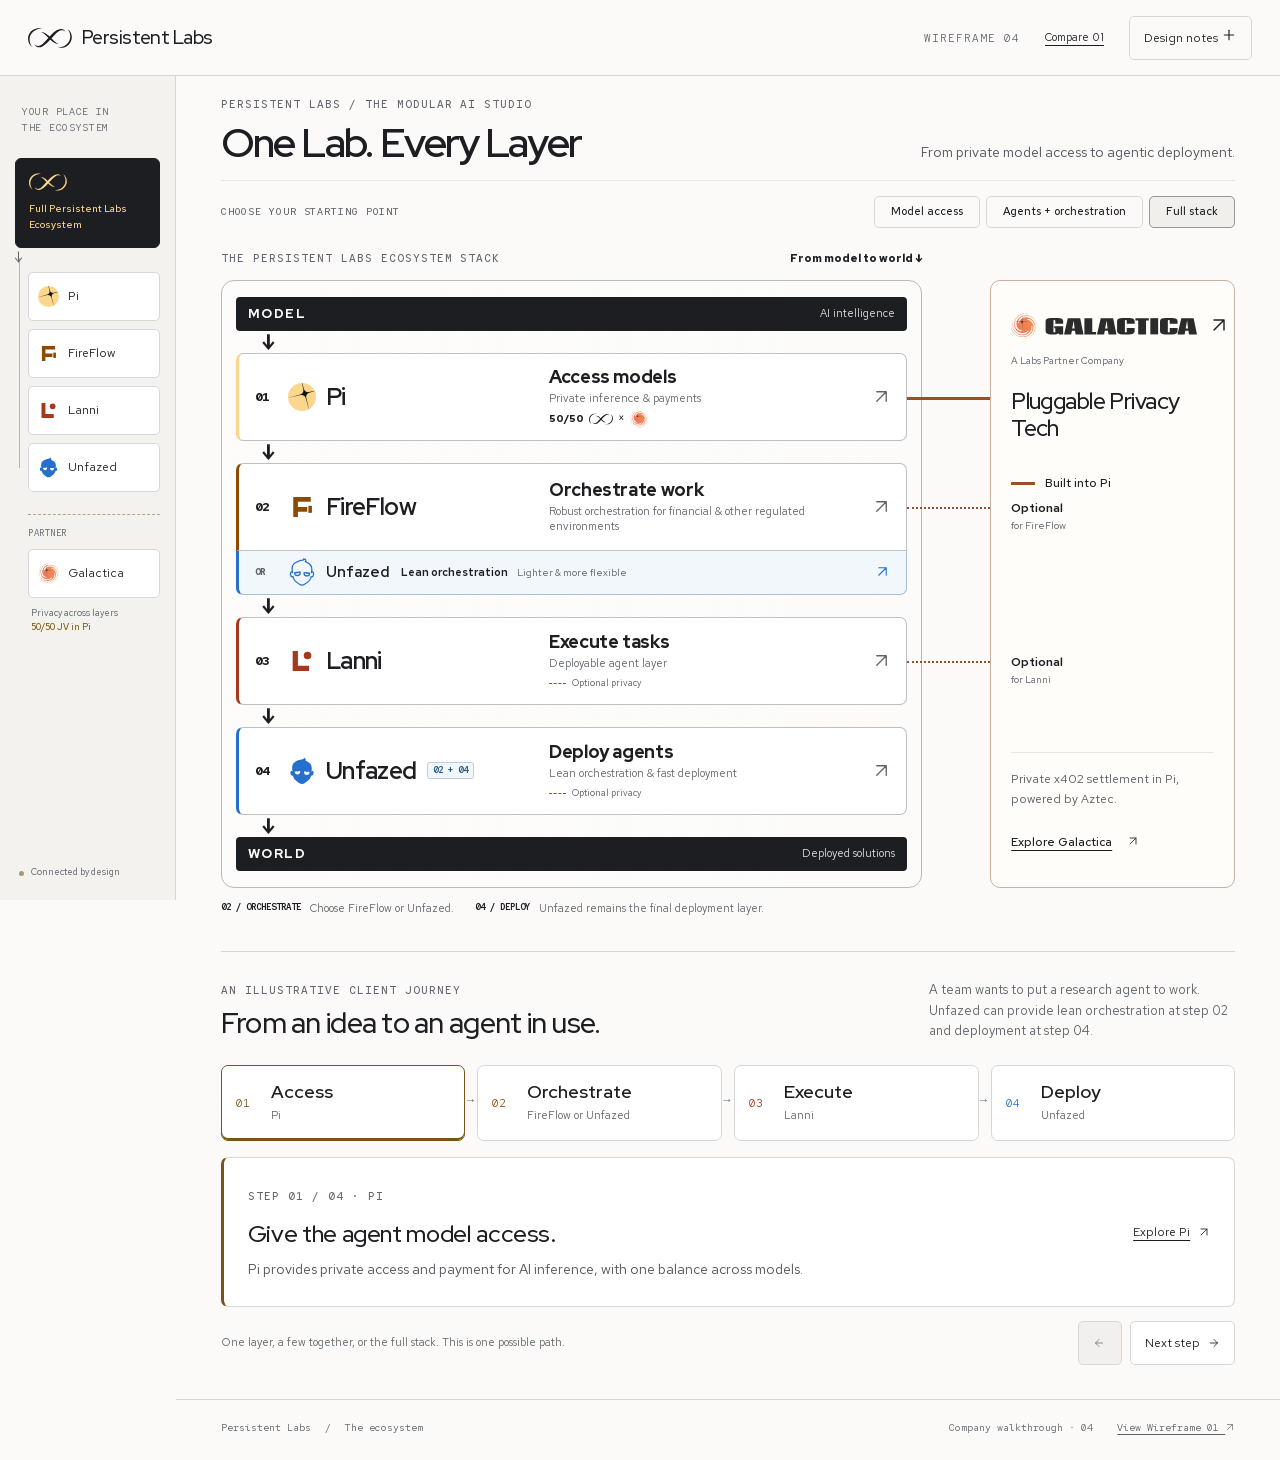
==== commit 867db618: "Show Unfazed orchestration and deployment roles in journey" ====
--- a/index.html
+++ b/index.html
@@ -1,4 +1,4 @@
-<!doctype html><html lang="en"><head><meta charset="utf-8"><meta name="viewport" content="width=device-width, initial-scale=1"><meta name="robots" content="noindex,nofollow"><meta name="color-scheme" content="light"><title>The ecosystem · Persistent Labs wireframe</title><link rel="preload" href="assets/fonts/red-hat-display-latin-variable.woff2" as="font" type="font/woff2" crossorigin><link rel="preload" href="assets/fonts/red-hat-text-latin-variable.woff2" as="font" type="font/woff2" crossorigin><link rel="stylesheet" href="site.css?v=45f9adb458"><script src="app.js?v=c38bf62b38" defer></script></head>
+<!doctype html><html lang="en"><head><meta charset="utf-8"><meta name="viewport" content="width=device-width, initial-scale=1"><meta name="robots" content="noindex,nofollow"><meta name="color-scheme" content="light"><title>The ecosystem · Persistent Labs wireframe</title><link rel="preload" href="assets/fonts/red-hat-display-latin-variable.woff2" as="font" type="font/woff2" crossorigin><link rel="preload" href="assets/fonts/red-hat-text-latin-variable.woff2" as="font" type="font/woff2" crossorigin><link rel="stylesheet" href="site.css?v=9a41bf0173"><script src="app.js?v=58db1fe5f1" defer></script></head>
     <body data-page="home"><a class="skip-link" href="#main">Skip to content</a><header class="topbar"><a class="company-logo" href="index.html" aria-label="Persistent Labs home"><svg class="pl-mark" aria-hidden="true" focusable="false" xmlns="http://www.w3.org/2000/svg" viewBox="0 0 47 21"><g fill="currentColor"><path d="M4.39736 20.0548C-1.94875 15.1978 -1.28266 5.82736 5.46964 1.67684C7.69121 0.311941 10.3883 -0.250189 12.9525 0.103068C13.5801 0.187772 14.1971 0.321567 14.7929 0.514077C13.5637 0.550654 12.348 0.665198 11.1622 0.944338C5.41959 2.16197 1.02265 7.51087 1.75419 13.4594C2.0006 15.8254 3.0623 18.0807 4.39736 20.0548Z"/><path d="M6.89844 17.0713C8.09585 18.1677 9.59743 19.1658 11.2184 19.0407C13.516 18.8578 15.5268 16.9106 17.1217 15.3609C21.6274 11.0842 30.0478 -1.45781 37.0571 1.18921C38.3604 1.68974 39.4144 2.73892 40.1074 3.88436C39.4086 3.34629 38.6781 2.87753 37.9138 2.58106C35.9617 1.79466 34.0819 2.46171 32.4552 3.60137C30.7678 4.78819 29.349 6.25705 27.9042 7.80002C25.5565 10.3315 23.3311 13.0017 20.8256 15.4379C19.195 17.0078 17.4519 18.5306 15.4045 19.5682C11.948 21.3479 8.72344 20.6193 6.8994 17.0713H6.89844Z"/><path d="M13.8281 4.46155C16.8525 3.89076 19.742 6.03917 21.8962 7.90364C24.0543 9.79986 25.9832 12.0224 28.0777 13.91C29.4706 15.142 30.949 16.2624 32.8857 16.686C29.8296 17.2548 26.9853 15.1719 24.7945 13.2891C22.6287 11.3967 20.7036 9.16554 18.6187 7.2645C17.2115 5.99971 15.7359 4.87833 13.8281 4.46155Z"/><path d="M42.4229 0.945841C48.769 5.80288 48.1029 15.1733 41.3506 19.3238C39.13 20.6887 36.4329 21.2509 33.8677 20.8967C33.2402 20.812 32.6232 20.6782 32.0273 20.4857C33.2565 20.4491 34.4722 20.3345 35.6581 20.0554C41.4016 18.8387 45.7986 13.4898 45.067 7.54125C44.8206 5.17529 43.7589 2.92004 42.4239 0.945841H42.4229Z"/></g></svg>
 <span>Persistent Labs</span></a><div class="review-controls"><button class="map-toggle" type="button" aria-expanded="false" aria-controls="mobile-map">Ecosystem <svg class="ui-icon" xmlns="http://www.w3.org/2000/svg" viewBox="0 0 24 24" width="16" height="16" fill="none" stroke="currentColor" stroke-width="1.7" stroke-linecap="round" stroke-linejoin="round" aria-hidden="true" focusable="false"><path d="M5 12h14"/><path class="icon-vertical" d="M12 5v14"/></svg></button><span class="version">Wireframe 04</span><a class="compare-link" href="v1/index.html">Compare 01</a><button class="notes-toggle" type="button" aria-pressed="false">Design notes <svg class="ui-icon" xmlns="http://www.w3.org/2000/svg" viewBox="0 0 24 24" width="16" height="16" fill="none" stroke="currentColor" stroke-width="1.7" stroke-linecap="round" stroke-linejoin="round" aria-hidden="true" focusable="false"><path d="M5 12h14"/><path class="icon-vertical" d="M12 5v14"/></svg></button></div></header>
     <aside class="rail"><nav aria-label="Ecosystem map"><p class="rail-caption">Your place in<br>the ecosystem</p>
@@ -44,4 +44,4 @@
 </svg>
 <strong>Unfazed</strong><span class="dual-role" aria-label="Unfazed also offers orchestration at layer 02">02 + 04</span></div><div class="block-purpose"><strong>Deploy<span class="stage-object"> agents</span></strong><span>Lean orchestration &amp; fast deployment</span></div><span class="block-privacy">Optional privacy</span><span class="block-arrow" aria-hidden="true"><svg class="ui-icon" xmlns="http://www.w3.org/2000/svg" viewBox="0 0 24 24" width="16" height="16" fill="none" stroke="currentColor" stroke-width="1.7" stroke-linecap="round" stroke-linejoin="round" aria-hidden="true" focusable="false"><path d="M6 18 18 6M6 6h12v12"/></svg></span><span class="selection-label">Included</span></a></div><div class="flow-boundary flow-destination"><strong>WORLD</strong><span>Deployed solutions</span></div></div>
     <div class="partner-column"><article class="partner-block"><a href="galactica.html" class="partner-title" aria-label="Explore Galactica partner company"><img class="gal-mark" src="assets/galactica-original.svg" width="269" height="38" alt="Galactica" decoding="async"><span class="mobile-partner-brand"><img class="mark" src="assets/galactica-symbol.svg" width="38" height="38" alt="" aria-hidden="true" decoding="async"><strong>Galactica</strong></span><span class="partner-arrow" aria-hidden="true"><svg class="ui-icon" xmlns="http://www.w3.org/2000/svg" viewBox="0 0 24 24" width="16" height="16" fill="none" stroke="currentColor" stroke-width="1.7" stroke-linecap="round" stroke-linejoin="round" aria-hidden="true" focusable="false"><path d="M6 18 18 6M6 6h12v12"/></svg></span></a><p class="partner-endorsement">A Labs Partner Company</p><h2>Pluggable Privacy Tech</h2><div class="relationship inherent"><span class="line-sample" aria-hidden="true"></span><span><b>Built into Pi</b></span></div><div class="partner-option partner-option-fireflow"><b>Optional</b><small>for FireFlow</small></div><div class="partner-option partner-option-lanni"><b>Optional</b><small>for Lanni</small></div><p class="settlement"><span class="desktop-copy">Private x402 settlement in Pi, powered by Aztec.</span><span class="mobile-copy">Pi settlement<br>Private x402 · Aztec</span></p><a href="galactica.html" class="text-link"><span class="desktop-copy">Explore Galactica</span><span class="mobile-copy">Explore</span> <span aria-hidden="true"><svg class="ui-icon" xmlns="http://www.w3.org/2000/svg" viewBox="0 0 24 24" width="16" height="16" fill="none" stroke="currentColor" stroke-width="1.7" stroke-linecap="round" stroke-linejoin="round" aria-hidden="true" focusable="false"><path d="M6 18 18 6M6 6h12v12"/></svg></span></a></article></div>
-    </section><p class="orchestration-note"><span>02 / Orchestrate</span> Choose FireFlow or Unfazed. <span>04 / Deploy</span> Unfazed remains the final deployment layer.</p><section class="journey" aria-labelledby="journey-title"><div class="journey-intro"><div><p class="eyebrow">An illustrative client journey</p><h2 id="journey-title">From an idea to an agent in use.</h2></div><p>A team wants to put a research agent to work. See how each layer contributes.</p></div><div class="journey-steps" role="group" aria-label="Walk through the stack"><button type="button" class="journey-step pi" data-step="0" aria-pressed="true" aria-controls="journey-detail"><span>01</span><strong>Access</strong><small>Pi</small></button><button type="button" class="journey-step fireflow" data-step="1" aria-pressed="false" aria-controls="journey-detail"><span>02</span><strong>Orchestrate</strong><small>FireFlow</small></button><button type="button" class="journey-step lanni" data-step="2" aria-pressed="false" aria-controls="journey-detail"><span>03</span><strong>Execute</strong><small>Lanni</small></button><button type="button" class="journey-step unfazed" data-step="3" aria-pressed="false" aria-controls="journey-detail"><span>04</span><strong>Deploy</strong><small>Unfazed</small></button></div><div id="journey-detail" class="journey-detail pi" aria-live="polite" aria-atomic="true"><div><span class="journey-count eyebrow">Step 01 / 04 · Pi</span><h3 class="journey-title">Give the agent model access.</h3><p class="journey-copy">Pi provides private access and payment for AI inference, with one balance across models.</p></div><a class="journey-link" href="pi.html"><span class="journey-link-label">Explore Pi</span> <svg class="ui-icon" xmlns="http://www.w3.org/2000/svg" viewBox="0 0 24 24" width="16" height="16" fill="none" stroke="currentColor" stroke-width="1.7" stroke-linecap="round" stroke-linejoin="round" aria-hidden="true" focusable="false"><path d="M6 18 18 6M6 6h12v12"/></svg></a></div><div class="journey-footer"><p>One layer, a few together, or the full stack. This is one possible path.</p><div><button type="button" class="journey-prev" disabled aria-label="Previous journey step"><svg class="ui-icon" xmlns="http://www.w3.org/2000/svg" viewBox="0 0 24 24" width="16" height="16" fill="none" stroke="currentColor" stroke-width="1.7" stroke-linecap="round" stroke-linejoin="round" aria-hidden="true" focusable="false"><path d="M19 12H5m7-7-7 7 7 7"/></svg></button><button type="button" class="journey-next" aria-label="Next journey step"><span class="journey-next-label">Next step</span> <svg class="ui-icon" xmlns="http://www.w3.org/2000/svg" viewBox="0 0 24 24" width="16" height="16" fill="none" stroke="currentColor" stroke-width="1.7" stroke-linecap="round" stroke-linejoin="round" aria-hidden="true" focusable="false"><path d="M5 12h14m-7-7 7 7-7 7"/></svg></button></div></div></section><aside class="review-notes" hidden><span class="eyebrow">Design note</span><p>Read the stack from model to world, top to bottom on every screen: Pi → FireFlow → Lanni → Unfazed. Layer 02 offers FireFlow or the attached Unfazed alternative for lighter orchestration; Unfazed also retains the final deployment role at layer 04. This is a choice within one stage, not a fifth sequential layer. Bold stage labels and downward arrows explain the offering; it does not require clients to adopt every layer. Dotted connections mean optional Galactica privacy. The solid Pi connection means inherent privacy. The 50/50 label describes Pi’s joint venture, not ownership of the other products. The presets are illustrative combinations, not commercial bundles or dependency guarantees. The journey is a proposed narrative, not a customer case study or live execution. All four blocks and the separate Galactica block open their own pages.</p></aside></main><footer class="page-footer"><span>Persistent Labs <span class="footer-divider">/</span> The ecosystem</span><span>Company walkthrough · 04 <a href="v1/index.html">View Wireframe 01 <svg class="ui-icon" xmlns="http://www.w3.org/2000/svg" viewBox="0 0 24 24" width="16" height="16" fill="none" stroke="currentColor" stroke-width="1.7" stroke-linecap="round" stroke-linejoin="round" aria-hidden="true" focusable="false"><path d="M6 18 18 6M6 6h12v12"/></svg></a></span></footer></div><script type="application/json" id="interaction-content">{"combinations": {"access": {"layers": ["pi"], "summary": "Pi. Private model access and payments — start with the foundation."}, "agents": {"layers": ["fireflow", "lanni"], "summary": "FireFlow + Lanni. Bring orchestration and agent execution together."}, "full": {"layers": ["pi", "fireflow", "lanni", "unfazed"], "summary": "Pi + FireFlow + Lanni + Unfazed. From model access to a deployed agentic solution."}}, "journey": [{"id": "pi", "title": "Give the agent model access.", "copy": "Pi provides private access and payment for AI inference, with one balance across models."}, {"id": "fireflow", "title": "Connect the work behind the agent.", "copy": "FireFlow brings robust orchestration, persistent memory and chat UX to financial and other regulated environments. For lighter, more flexible orchestration needs, consider Unfazed as the alternative at this stage."}, {"id": "lanni", "title": "Turn the task into action.", "copy": "Lanni is the deployable agent layer, built on FireFlow to execute mission-critical tasks."}, {"id": "unfazed", "title": "Put the agent into use.", "copy": "Unfazed takes the initiative from a deployable agent to a deployed solution. The same product also offers lean orchestration as an alternative at layer 02."}]}</script></body></html>+    </section><p class="orchestration-note"><span>02 / Orchestrate</span> Choose FireFlow or Unfazed. <span>04 / Deploy</span> Unfazed remains the final deployment layer.</p><section class="journey" aria-labelledby="journey-title"><div class="journey-intro"><div><p class="eyebrow">An illustrative client journey</p><h2 id="journey-title">From an idea to an agent in use.</h2></div><p>A team wants to put a research agent to work. Unfazed can provide lean orchestration at step 02 and deployment at step 04.</p></div><div class="journey-steps" role="group" aria-label="Walk through the stack"><button type="button" class="journey-step pi" data-step="0" aria-pressed="true" aria-controls="journey-detail"><span>01</span><strong>Access</strong><small>Pi</small></button><button type="button" class="journey-step fireflow" data-step="1" aria-pressed="false" aria-controls="journey-detail"><span>02</span><strong>Orchestrate</strong><small>FireFlow or Unfazed</small></button><button type="button" class="journey-step lanni" data-step="2" aria-pressed="false" aria-controls="journey-detail"><span>03</span><strong>Execute</strong><small>Lanni</small></button><button type="button" class="journey-step unfazed" data-step="3" aria-pressed="false" aria-controls="journey-detail"><span>04</span><strong>Deploy</strong><small>Unfazed</small></button></div><div id="journey-detail" class="journey-detail pi" aria-live="polite" aria-atomic="true"><div><span class="journey-count eyebrow">Step 01 / 04 · Pi</span><h3 class="journey-title">Give the agent model access.</h3><p class="journey-copy">Pi provides private access and payment for AI inference, with one balance across models.</p></div><div class="journey-links"><a class="journey-link" href="pi.html"><span class="journey-link-label">Explore Pi</span> <svg class="ui-icon" xmlns="http://www.w3.org/2000/svg" viewBox="0 0 24 24" width="16" height="16" fill="none" stroke="currentColor" stroke-width="1.7" stroke-linecap="round" stroke-linejoin="round" aria-hidden="true" focusable="false"><path d="M6 18 18 6M6 6h12v12"/></svg></a><a class="journey-link journey-alternative-link" href="unfazed.html" hidden><span class="journey-link-label">Explore Unfazed</span> <svg class="ui-icon" xmlns="http://www.w3.org/2000/svg" viewBox="0 0 24 24" width="16" height="16" fill="none" stroke="currentColor" stroke-width="1.7" stroke-linecap="round" stroke-linejoin="round" aria-hidden="true" focusable="false"><path d="M6 18 18 6M6 6h12v12"/></svg></a></div></div><div class="journey-footer"><p>One layer, a few together, or the full stack. This is one possible path.</p><div><button type="button" class="journey-prev" disabled aria-label="Previous journey step"><svg class="ui-icon" xmlns="http://www.w3.org/2000/svg" viewBox="0 0 24 24" width="16" height="16" fill="none" stroke="currentColor" stroke-width="1.7" stroke-linecap="round" stroke-linejoin="round" aria-hidden="true" focusable="false"><path d="M19 12H5m7-7-7 7 7 7"/></svg></button><button type="button" class="journey-next" aria-label="Next journey step"><span class="journey-next-label">Next step</span> <svg class="ui-icon" xmlns="http://www.w3.org/2000/svg" viewBox="0 0 24 24" width="16" height="16" fill="none" stroke="currentColor" stroke-width="1.7" stroke-linecap="round" stroke-linejoin="round" aria-hidden="true" focusable="false"><path d="M5 12h14m-7-7 7 7-7 7"/></svg></button></div></div></section><aside class="review-notes" hidden><span class="eyebrow">Design note</span><p>Read the stack from model to world, top to bottom on every screen: Pi → FireFlow → Lanni → Unfazed. Layer 02 offers FireFlow or the attached Unfazed alternative for lighter orchestration; Unfazed also retains the final deployment role at layer 04. This is a choice within one stage, not a fifth sequential layer. Bold stage labels and downward arrows explain the offering; it does not require clients to adopt every layer. Dotted connections mean optional Galactica privacy. The solid Pi connection means inherent privacy. The 50/50 label describes Pi’s joint venture, not ownership of the other products. The presets are illustrative combinations, not commercial bundles or dependency guarantees. The journey is a proposed narrative, not a customer case study or live execution. All four blocks and the separate Galactica block open their own pages.</p></aside></main><footer class="page-footer"><span>Persistent Labs <span class="footer-divider">/</span> The ecosystem</span><span>Company walkthrough · 04 <a href="v1/index.html">View Wireframe 01 <svg class="ui-icon" xmlns="http://www.w3.org/2000/svg" viewBox="0 0 24 24" width="16" height="16" fill="none" stroke="currentColor" stroke-width="1.7" stroke-linecap="round" stroke-linejoin="round" aria-hidden="true" focusable="false"><path d="M6 18 18 6M6 6h12v12"/></svg></a></span></footer></div><script type="application/json" id="interaction-content">{"combinations": {"access": {"layers": ["pi"], "summary": "Pi. Private model access and payments — start with the foundation."}, "agents": {"layers": ["fireflow", "lanni"], "summary": "FireFlow + Lanni. Bring orchestration and agent execution together."}, "full": {"layers": ["pi", "fireflow", "lanni", "unfazed"], "summary": "Pi + FireFlow + Lanni + Unfazed. From model access to a deployed agentic solution."}}, "journey": [{"id": "pi", "title": "Give the agent model access.", "copy": "Pi provides private access and payment for AI inference, with one balance across models."}, {"id": "fireflow", "title": "Choose the right orchestration.", "copy": "Choose FireFlow for robust orchestration in financial and other regulated environments, or Unfazed for lighter, more flexible orchestration. Unfazed also provides deployment at step 04.", "label": "FireFlow or Unfazed", "linkLabel": "FireFlow", "alternative": {"id": "unfazed", "name": "Unfazed"}}, {"id": "lanni", "title": "Turn the task into action.", "copy": "Lanni is the deployable agent layer, built on FireFlow to execute mission-critical tasks."}, {"id": "unfazed", "title": "Deploy with Unfazed.", "copy": "Unfazed turns a deployable agent into a deployed solution. It serves two roles in this journey: optional lean orchestration at step 02 and fast deployment here at step 04."}]}</script></body></html>
--- a/site.css
+++ b/site.css
@@ -1 +1 @@
-@font-face{font-family:Red Hat Display;src:url('assets/fonts/red-hat-display-latin-variable.woff2') format('woff2');font-weight:300 900;font-display:swap}@font-face{font-family:Red Hat Text;src:url('assets/fonts/red-hat-text-latin-variable.woff2') format('woff2');font-weight:300 900;font-display:swap}@font-face{font-family:Red Hat Mono;src:url('assets/fonts/red-hat-mono-latin-variable.woff2') format('woff2');font-weight:300 900;font-display:swap}:root{--ink:#1c1e21;--muted:#61656b;--paper:#fbfaf8;--white:#fff;--line:#d6d7d8;--soft-line:#e8e7e4;--gold:#fbd78e;--rail:176px;--top:76px;--accent:#76580d;--tint:#fff7e6;--pad:clamp(24px,3.5vw,58px);--display:'Red Hat Display',Arial,sans-serif;--text:'Red Hat Text',Arial,sans-serif;--mono:'Red Hat Mono',monospace}*{box-sizing:border-box}html{scroll-behavior:auto}body{margin:0;background:var(--paper);color:var(--ink);font:16px/1.55 var(--text)}a{color:inherit;text-decoration:none}button{font:inherit;color:inherit}button,a{-webkit-tap-highlight-color:transparent}button{cursor:pointer}button:focus-visible,a:focus-visible,summary:focus-visible{outline:3px solid #76580d;outline-offset:5px}h1,h2,h3,p{margin:0}h1,h2,h3{font-family:var(--display)}h1{font-weight:600;letter-spacing:-.045em;line-height:1.06}h2{font-weight:600;letter-spacing:-.025em;line-height:1.2}h3{font-weight:600;letter-spacing:-.015em}.mark{display:block;width:30px;height:30px;flex-shrink:0;fill:currentColor}.pl-mark{width:44px;height:24px;flex:none;display:block}.gal-mark{display:block;width:100%;max-width:205px;height:auto}.eyebrow{font:500 11px/1.5 var(--mono);text-transform:uppercase;letter-spacing:.09em;color:var(--muted)}.pi{--accent:#6544a2;--tint:#f2edff}.fireflow{--accent:#8c4900;--tint:#fff0de}.lanni{--accent:#a6381c;--tint:#fff0eb}.unfazed{--accent:#2570cc;--tint:#ebf2fc}.galactica{--accent:#97502a;--tint:#fff1e8}.skip-link{position:fixed;top:-100px;left:16px;z-index:100;background:var(--ink);color:white;padding:12px 20px}.skip-link:focus{top:8px}.topbar{height:var(--top);position:fixed;z-index:20;inset:0 0 auto;background:rgba(251,250,248,.98);border-bottom:1px solid var(--line);display:flex;align-items:center;justify-content:space-between;padding:0 28px}.company-logo{display:flex;align-items:center;gap:10px;min-height:44px;font:500 19px var(--display);letter-spacing:-.03em}.review-controls{display:flex;align-items:center;gap:25px}.version{font:11px var(--mono);text-transform:uppercase;letter-spacing:.09em;color:var(--muted)}.notes-toggle{min-height:44px;border:1px solid var(--line);border-radius:5px;background:transparent;padding:0 14px;font-size:12px}.notes-toggle span{margin-left:12px}.notes-toggle[aria-pressed=true]{background:var(--ink);color:white;border-color:var(--ink)}.rail{position:fixed;top:var(--top);bottom:0;left:0;width:var(--rail);border-right:1px solid var(--line);padding:28px 15px 20px;background:#f3f2ef;display:flex;flex-direction:column;justify-content:space-between;overflow-y:auto;z-index:15}.rail-caption{font:10px/1.6 var(--mono);text-transform:uppercase;letter-spacing:.07em;color:var(--muted);margin:0 7px 22px}.map-home{display:flex;flex-direction:column;align-items:flex-start;justify-content:center;gap:10px;min-height:85px;padding:14px 13px;border:1px solid #b6b5b2;border-radius:6px;font-size:11px;font-weight:500;background:var(--white)}.map-home[aria-current]{background:var(--ink);border-color:var(--ink);color:var(--gold)}.map-home .pl-mark{width:38px;height:18px}.mini-stack{position:relative;padding:24px 0 0 13px;margin-right:0}.mini-stack:before{content:'';position:absolute;left:4px;top:10px;bottom:24px;width:1px;background:#b6b5b2}.mini-axis{position:absolute;left:-1px;top:-2px;font-size:15px;color:var(--muted)}.map-node{height:49px;display:flex;align-items:center;gap:9px;position:relative;border:1px solid var(--line);border-radius:5px;padding:9px;background:var(--white);margin-bottom:8px;font-size:12px}.map-node .mark{width:21px;height:21px;color:var(--accent)}.map-node i{margin-left:auto;width:5px;height:5px;border-radius:50%;background:transparent}.map-node[aria-current]{border-color:var(--accent);background:var(--tint);box-shadow:inset 3px 0 var(--accent)}.map-node[aria-current] i{background:var(--accent)}.map-node:hover{border-color:var(--accent)}.mini-partner{margin-top:22px;margin-left:13px;border-top:1px dashed #ba9f89;padding-top:12px;position:relative}.partner-kicker{font:9px var(--mono);text-transform:uppercase;letter-spacing:.06em;color:var(--muted);display:block;margin-bottom:10px}.mini-partner small{display:block;font-size:9px;line-height:1.6;color:var(--muted);padding-left:3px}.mini-partner small b{font-weight:500;color:var(--accent)}.g-symbol{font:700 21px/1 var(--display);min-width:21px}.g-symbol span{color:#df6942}.rail-bottom{display:flex;align-items:center;gap:7px;font-size:9px;color:var(--muted);padding:24px 4px 0}.rail-dot{width:5px;height:5px;background:#aa9871;border-radius:50%;flex:none}.page-shell{margin-left:var(--rail);padding-top:var(--top)}main{padding:36px var(--pad) 0;max-width:1510px;margin:auto;outline:none}.home-intro{display:grid;grid-template-columns:1fr 1fr;gap:50px;align-items:end;margin-bottom:34px}.home-intro h1{font-size:clamp(42px,4.4vw,66px);margin-top:17px}.intro-copy{max-width:420px;margin-left:auto;padding-bottom:4px}.intro-copy p{color:#53575d;font-size:16px;line-height:1.7}.explore-hint{display:flex;align-items:center;gap:12px;font-size:12px;margin-top:18px}.explore-hint>span{width:25px;height:25px;border:1px solid var(--line);display:grid;place-items:center;border-radius:50%}.ecosystem{display:grid;grid-template-columns:minmax(0,1fr) 62px 270px;grid-template-rows:auto 1fr;isolation:isolate}.stack-heading{grid-column:1;display:flex;justify-content:space-between;align-items:center;gap:12px;margin-bottom:13px}.axis-label{font-size:11px;color:var(--muted)}.stack-frame{grid-column:1;grid-row:2;padding:16px;border:1px solid #b9bab9;border-radius:13px;background:linear-gradient(90deg,#fff8,#fff4)}.stack-block{display:grid;grid-template-columns:28px minmax(135px,.85fr) minmax(0,1fr) 19px;gap:15px;align-items:center;min-height:100px;border:1px solid #bdc0c5;border-left:4px solid var(--accent);border-radius:8px;background:white;padding:16px 18px;margin-bottom:18px;position:relative;transition:border-color .15s,background .15s}.stack-block:not(:last-of-type):after{content:'';position:absolute;bottom:-19px;left:46px;height:18px;width:1px;background:#aeb1b5}.stack-block:before{content:'';position:absolute;top:-7px;left:49px;width:32px;height:6px;border:1px solid #bfc2c6;border-bottom:0;border-radius:3px 3px 0 0;background:white}.stack-block:hover{border-color:var(--accent);background:var(--tint)}.stack-block .mark{color:var(--accent);height:33px;width:33px}.block-number{font:11px var(--mono);color:var(--muted);align-self:start;padding-top:5px}.block-brand{display:flex;align-items:center;gap:12px}.block-brand strong{font:600 clamp(18px,1.7vw,25px) var(--display);letter-spacing:-.025em}.block-role{font-size:13px;line-height:1.45;color:#53575d}.block-arrow{color:var(--muted);font-size:21px}.jv-badge{display:block;font-size:10px;line-height:1.5;color:var(--accent);margin-top:6px}.foundation{display:flex;justify-content:space-between;gap:12px;color:var(--muted);font:10px/1.5 var(--mono)}.stack-block:last-of-type{margin-bottom:14px}.privacy-wiring{grid-column:2;grid-row:2;position:relative;min-height:444px}.wire{position:absolute;left:0;width:32px;border-top:1px dashed #b57b58}.wire:before{content:'';position:absolute;top:-3px;left:-3px;width:5px;height:5px;border-radius:50%;background:#b57b58}.w1{top:66px}.w2{top:184px}.w3{top:302px}.w4{top:420px;border-top:2px solid #97502a}.bus{position:absolute;left:31px;top:66px;height:355px;border-left:1px dashed #b57b58}.bridge{position:absolute;left:31px;right:0;top:243px;border-top:1px dashed #b57b58}.partner-column{grid-column:3;grid-row:1/3;display:flex;flex-direction:column;justify-content:center}.partner-intro{margin-bottom:14px}.partner-intro .eyebrow{font-size:10px}.partner-block{padding:24px 21px;border:1px solid #c8b19f;border-radius:10px;background:#fffdfa}.partner-title{display:flex;align-items:center;justify-content:space-between;gap:12px;min-height:44px}.partner-title .gal-mark{max-width:180px}.partner-title>span{font-size:20px}.partner-endorsement{font-size:10px;color:var(--muted);margin:4px 0 26px}.partner-block h2{font-size:24px;line-height:1.15;margin-bottom:13px}.partner-block>p:not(.partner-endorsement){font-size:13px;color:#55595e;line-height:1.65}.relationship{display:flex;align-items:center;gap:9px;font-size:11px}.optional{margin-top:22px}.inherent{margin-top:12px;font-weight:600}.line-sample{width:24px;border-top:2px solid #97502a;flex:none}.line-sample.dashed{border-top:1px dashed #97502a}.partner-block .settlement{font-size:11px!important;margin-top:12px;padding-top:14px;border-top:1px solid var(--soft-line)}.text-link{font-size:12px;font-weight:500;display:inline-flex;gap:15px;align-items:center;min-height:44px;margin-top:13px;text-decoration:underline;text-underline-offset:4px}.modular-note{display:flex;align-items:center;gap:20px;margin:29px 0 7px;padding:22px 0 0;border-top:1px solid var(--line)}.modular-note h2{font-size:20px}.modular-note p{font-size:13px;color:var(--muted);margin-top:5px}.modular-icon{display:flex;gap:5px;align-items:flex-end;flex:none}.modular-icon i{width:12px;height:12px;border:1px solid #8c7e64}.modular-icon i:nth-child(2){height:23px}.modular-icon i:nth-child(3){height:34px}.page-footer{max-width:1510px;margin:34px auto 0;padding:20px var(--pad) 25px;border-top:1px solid var(--line);display:flex;justify-content:space-between;gap:20px;font:10px/1.5 var(--mono);color:var(--muted)}.footer-divider{margin:0 8px}.review-notes{margin-top:30px;padding:22px 24px;background:#fff4d9;border:1px dashed #a08a55;border-radius:6px;max-width:100%}.review-notes p{font-size:13px;line-height:1.7;max-width:95ch;margin-top:8px}.review-notes[hidden]{display:none}.return-link{display:inline-flex;align-items:center;gap:12px;min-height:44px;font-size:12px;margin-bottom:32px}.return-link span{font-size:20px}.return-link:hover{text-decoration:underline;text-underline-offset:4px}.product-hero{display:grid;grid-template-columns:minmax(0,1.04fr) minmax(0,1fr);gap:clamp(35px,5vw,88px);align-items:center;min-height:500px;padding-bottom:35px}.product-lockup{display:flex;align-items:center;gap:13px;margin-top:25px;font:600 29px var(--display);letter-spacing:-.025em}.product-lockup .mark{width:35px;height:35px;color:var(--accent)}.endorsement{font-size:11px;color:var(--muted);margin-top:10px}.product-copy h1{font-size:clamp(39px,4.2vw,63px);margin-top:32px}.product-description{font-size:16px;line-height:1.75;margin-top:24px;max-width:48ch;color:#52565d}.jv-detail{border-top:1px solid var(--line);padding-top:20px;margin-top:28px}.jv-detail>div{display:flex;align-items:center;gap:19px;margin-top:15px}.jv-detail b{font:600 15px var(--display)}.jv-detail .gal-mark{width:130px}.product-art{min-width:0}.visual-board{border:1px solid #c5c6c9;border-radius:12px;padding:25px;background:white;box-shadow:8px 8px 0 var(--tint)}.visual-label{display:flex;justify-content:space-between;gap:20px;font:10px/1.5 var(--mono);text-transform:uppercase;letter-spacing:.04em;color:var(--muted);padding-bottom:20px;border-bottom:1px solid var(--line)}.visual-label>span:last-child{color:var(--accent)}.pi-models{display:flex;justify-content:space-between;gap:10px;margin-top:30px}.pi-models span{font-size:12px;border:1px solid var(--line);border-radius:5px;padding:11px 9px;text-align:center;flex:1;background:var(--paper)}.branch-line{height:32px;width:73%;border:1px solid #b4a4d6;border-top:0;margin:0 auto;position:relative}.branch-line:after{content:'';height:22px;width:1px;background:#b4a4d6;position:absolute;left:50%;bottom:-23px}.pi-core{display:flex;align-items:center;justify-content:center;gap:20px;margin:22px auto 0;padding:27px;border:1px solid #b4a4d6;border-radius:8px;background:var(--tint)}.pi-core .mark{width:60px;height:60px;color:var(--accent)}.pi-core strong{font:600 30px var(--display);display:block}.pi-core span{font-size:13px;color:var(--muted)}.private-band{display:flex;align-items:center;justify-content:center;gap:9px;padding:16px 0;font-size:12px}.small-dot{width:6px;height:6px;background:#97502a;border-radius:50%}.pi-settlement{display:flex;flex-direction:column;align-items:center;gap:5px;border-top:1px solid var(--line);padding-top:18px;font-size:12px}.pi-settlement strong{font-weight:500;color:var(--muted);font-size:11px}.privacy-caption{display:flex;gap:14px;font-size:11px;line-height:1.6;margin-top:26px;color:var(--muted);min-height:44px;align-items:center}.privacy-caption:before{content:'';width:24px;border-top:1px dashed #97502a;flex:none}.flow-path{display:flex;gap:12px;align-items:center;justify-content:center;padding:33px 0}.flow-path span{font-size:12px;padding:10px 12px;background:var(--tint);border:1px solid #d5bc9f;border-radius:5px}.flow-path i{font-style:normal;color:var(--muted)}.ff-components{border:1px solid var(--line);border-radius:6px;overflow:hidden}.ff-components>div{padding:16px 18px;border-bottom:1px solid var(--line);display:grid;grid-template-columns:27px 1fr;column-gap:15px;align-items:start}.ff-components>div:last-child{border-bottom:0}.ff-components b{font:11px var(--mono);color:var(--accent);padding-top:5px;grid-row:1/3}.ff-components h3{font-size:17px}.ff-components p{font-size:12px;color:var(--muted);margin-top:3px}.visual-footnote{font-size:11px;margin-top:20px;color:var(--muted)}.intent-bubble{border:1px solid #e3b7ac;background:var(--tint);border-radius:12px 12px 3px 12px;padding:17px;font-size:14px;margin:28px 0 22px 30px}.action-panel{border:1px solid var(--line);border-radius:8px;padding:20px}.action-panel>.eyebrow{color:var(--accent)}.action-step{padding-top:21px;display:flex;align-items:center;gap:13px;font-size:13px}.action-step span{font:10px var(--mono);border:1px solid #ddc1b9;padding:6px;border-radius:50%;color:var(--accent)}.action-step strong{font-weight:500}.built-on{display:flex;justify-content:space-between;align-items:center;min-height:44px;margin-top:15px;font-size:12px}.built-on span{font-size:20px}.deploy-wire{padding-top:27px;text-align:center}.deployment-symbol{display:grid;place-items:center;width:54px;height:54px;border:1px solid var(--line);margin:0 auto 12px;font:20px var(--mono);border-radius:5px;color:var(--accent)}.deploy-wire h3{font-size:19px}.deploy-arrow{display:block;font-size:27px;color:var(--accent);padding:17px}.deploy-destination{padding:25px 25px 12px;border:1px solid #aac3df;background:var(--tint);border-radius:5px}.deploy-destination h3{margin-top:7px}.destination-lines{padding:16px 20px;display:flex;flex-direction:column;gap:8px;align-items:center}.destination-lines i{height:4px;width:100%;background:#c6d6ec}.destination-lines i:last-child{width:65%}.unfazed .product-lockup{font-family:Arial,sans-serif;text-transform:lowercase;font-weight:400}.unfazed .product-copy h1{font-family:Arial,sans-serif;font-size:clamp(38px,3.8vw,58px);letter-spacing:-.055em}.context-strip{border-top:1px solid var(--line);padding-top:26px;display:flex;align-items:center;justify-content:space-between;gap:24px}.context-layers{display:flex;flex:1;justify-content:center;gap:19px}.context-layer{position:relative;display:flex;gap:8px;align-items:center;min-height:44px;padding:8px 12px;border:1px solid transparent;border-radius:5px;font-size:13px}.context-layer:not(:last-child):after{content:'→';position:absolute;right:-15px;color:#84878c}.context-layer small{font:9px var(--mono);color:var(--muted)}.context-layer[aria-current]{background:var(--tint);border-color:var(--accent);font-weight:600}.context-layer:hover{text-decoration:underline}.context-strip>p{font-size:11px;color:var(--muted)}.gal-page{border:1px solid #d9dddF;border-radius:16px;background:#fff;overflow:hidden}.gal-header{padding:22px 30px;display:flex;justify-content:space-between;align-items:center;border-bottom:1px solid #eceeed;gap:25px}.gal-header .gal-mark{width:180px}.gal-header p{font-size:10px;margin-top:9px;color:var(--muted)}.gal-nav{display:flex;gap:27px;font:9px var(--mono);text-transform:uppercase;color:var(--muted)}.gal-hero{position:relative;isolation:isolate;overflow:hidden;min-height:410px;padding:70px 45px 30px;background:linear-gradient(125deg,#fbfcfc,#f2f7f8 70%,#fff8ed)}.gal-orbit{position:absolute;right:3%;top:0;width:430px;height:430px;z-index:-1;opacity:.35;transform:rotate(-28deg)}.gal-orbit i{position:absolute;border:23px solid #dce4e5;border-left-color:transparent;border-bottom-color:#e8ddd2;border-radius:50%;inset:0}.gal-orbit i:nth-child(2){inset:42px;border-width:20px;transform:rotate(30deg)}.gal-orbit i:nth-child(3){inset:82px;border-width:18px;transform:rotate(60deg)}.gal-orbit i:nth-child(4){inset:118px;border-width:16px;transform:rotate(90deg)}.gal-welcome{font-size:12px;font-weight:500;margin:0 0 3px 4px}.gal-hero h1{font-family:Arial,sans-serif;font-size:clamp(44px,7.5vw,110px);font-weight:500;letter-spacing:-.065em;white-space:nowrap}.gal-dot{color:#dc6844}.gal-com{color:#8a9c9f}.gal-tagline{text-align:right;max-width:95%;font-size:22px;letter-spacing:-.03em;margin-top:12px}.gal-reference-actions{display:flex;gap:13px;margin-top:30px}.gal-reference-actions>span{font-size:9px;text-transform:uppercase;letter-spacing:.03em;border:1px solid #cd7757;padding:10px 15px;color:#6e4637;border-radius:3px}.gal-reference-actions>span:first-child{background:#ef865f;color:#251b17}.gal-reference-actions small{margin-left:14px}.gal-hero-foot{display:flex;justify-content:space-between;gap:25px;font:9px/1.5 var(--mono);color:#686e72;margin-top:64px}.gal-identity{text-align:center;padding:46px 25px}.gal-identity h2{font-size:32px;margin:14px 0}.gal-identity>p{font-size:14px;color:var(--muted);max-width:53ch;margin:auto}.gal-relationship-grid{display:grid;grid-template-columns:1fr 1fr;border-top:1px solid var(--line)}.gal-relationship-grid>div{padding:27px 30px}.gal-relationship-grid>div+div{border-left:1px solid var(--line)}.gal-relationship-grid h3{font-size:22px;margin-top:13px}.gal-relationship-grid p{font-size:13px;color:var(--muted);margin-top:12px;max-width:47ch}@media(min-width:1600px){.home-intro h1{font-size:74px}.stack-block{grid-template-columns:28px 1fr 1fr 20px}.ecosystem{grid-template-columns:minmax(0,1fr) 76px 310px}.partner-block{padding:30px}.bridge{right:0}}@media(max-width:1180px){:root{--rail:156px;--pad:28px}.ecosystem{grid-template-columns:minmax(0,1fr) 45px 235px}.stack-block{grid-template-columns:20px 1fr 17px;column-gap:12px;padding:12px 15px;height:108px;min-height:108px}.block-brand{grid-column:2;grid-row:1;gap:10px}.block-brand strong{font-size:21px}.block-brand .mark{width:25px;height:25px}.block-role{grid-column:2;grid-row:2;font-size:12px}.block-number{grid-row:1/3}.block-arrow{grid-column:3;grid-row:1/3}.jv-badge{font-size:9px;margin-top:3px}.privacy-wiring .wire{width:23px}.bus{left:22px;height:379px;top:70px}.bridge{left:22px;top:260px}.w1{top:70px}.w2{top:196px}.w3{top:322px}.w4{top:448px}.partner-block{padding:21px 18px}.partner-block h2{font-size:22px}.partner-title .gal-mark{max-width:160px}.foundation{font-size:9px}.product-hero{gap:35px}.visual-board{padding:21px}.flow-path{gap:7px}.flow-path span{padding:8px;font-size:10px}.context-strip{flex-wrap:wrap;gap:10px}.context-strip>p{display:none}.product-copy h1{font-size:45px}.gal-hero h1{font-size:8vw}.home-intro{gap:28px}}@media(max-width:900px){.home-intro{grid-template-columns:1fr;gap:20px;margin-bottom:30px}.home-intro h1 br{display:none}.home-intro h1{font-size:46px}.intro-copy{max-width:62ch;margin:0}.intro-copy p{font-size:15px}.explore-hint{margin-top:12px}.ecosystem{grid-template-columns:minmax(0,1fr) 30px 210px}.partner-block{padding:20px 15px}.partner-title .gal-mark{max-width:150px}.partner-title>span{display:none}.partner-block h2{font-size:21px}.partner-block>p:not(.partner-endorsement){font-size:12px}.partner-endorsement{font-size:9px;margin-bottom:20px}.partner-intro .eyebrow{font-size:9px;letter-spacing:0}.relationship{font-size:10px;gap:7px}.stack-frame{padding:14px 10px}.stack-block{grid-template-columns:1fr 14px;padding:11px 12px;gap:4px 8px}.block-number{display:none}.block-brand,.block-role{grid-column:1}.block-arrow{grid-column:2}.block-brand{gap:7px}.stack-block:before{left:22px;width:26px}.stack-block:after{left:35px!important}.foundation>span:last-child{display:none}.privacy-wiring .wire{width:16px}.bus,.bridge{left:15px}.stack-heading .axis-label{display:none}.product-hero{grid-template-columns:1fr;gap:34px;min-height:0}.product-copy{max-width:58ch}.product-copy h1{font-size:52px}.product-art{max-width:560px;width:100%}.product-description{max-width:58ch}.context-strip{display:block}.context-layers{justify-content:flex-start;margin-top:15px}.gal-header{padding:22px}.gal-nav{display:none}.gal-hero{padding:45px 25px 25px;min-height:360px}.gal-hero h1{font-size:7.9vw}.gal-tagline{font-size:19px}.gal-hero-foot{font-size:8px;gap:12px}.gal-relationship-grid>div{padding:24px}.gal-relationship-grid h3{font-size:21px}}@media(max-width:760px){:root{--rail:65px;--top:66px;--pad:23px}.topbar{padding:0 16px}.company-logo{font-size:16px;gap:8px}.company-logo .pl-mark{width:34px;height:19px}.review-controls{gap:12px}.version{font-size:9px;letter-spacing:.04em}.notes-toggle{font-size:11px;padding:0 10px}.notes-toggle span{display:none}.rail{padding:20px 8px 15px}.rail-caption,.map-home>span,.map-node>span,.map-node>i,.mini-partner small,.rail-bottom,.mini-axis{display:none}.map-home{padding:0;min-height:48px;align-items:center;gap:0}.map-home .pl-mark{width:32px;height:19px}.mini-stack{margin:0;padding:22px 0 0}.mini-stack:before{left:23px;top:0;bottom:0}.map-node{width:48px;height:48px;padding:0;justify-content:center;gap:0;margin-bottom:9px}.map-node .mark{width:24px;height:24px}.map-node[aria-current]{box-shadow:inset 3px 0 var(--accent)}.mini-partner{margin:23px 0 0;padding-top:12px}.partner-kicker{font-size:7px;letter-spacing:0;text-align:center}.g-symbol{font-size:24px;text-align:center}.g-symbol span{display:inline}.page-footer{font-size:9px;display:block;margin-top:26px}.page-footer>span{display:block}.page-footer>span+span{margin-top:7px}main{padding-top:28px}.home-intro h1{font-size:42px}.home-intro h1 br{display:block}.eyebrow{font-size:10px;letter-spacing:.07em}.intro-copy p{font-size:14px}.explore-hint{font-size:11px}.ecosystem{display:block}.stack-heading{margin-bottom:15px}.stack-heading .axis-label{display:block;font-size:10px}.stack-frame{padding:16px 13px}.stack-block{grid-template-columns:20px 1fr 16px;padding:14px;height:auto;min-height:98px;gap:7px 11px}.block-number{display:block;grid-column:1}.block-brand,.block-role{grid-column:2}.block-brand strong{font-size:22px}.block-brand .mark{width:27px;height:27px}.block-arrow{grid-column:3}.block-role{font-size:12px}.jv-badge{font-size:9px}.stack-block:before{left:40px}.stack-block:after{left:53px!important}.privacy-wiring{display:none}.partner-column{padding-top:25px;position:relative}.partner-column:before{content:'';height:25px;border-left:2px solid #97502a;position:absolute;left:40px;top:0}.partner-intro{margin-bottom:10px}.partner-intro .eyebrow{font-size:10px;letter-spacing:.05em}.partner-block{padding:23px}.partner-title .gal-mark{max-width:190px}.partner-title>span{display:block}.partner-endorsement{font-size:10px}.partner-block h2{font-size:25px}.partner-block>p:not(.partner-endorsement){font-size:13px}.relationship{font-size:12px}.modular-note{align-items:flex-start;gap:13px}.modular-note h2{font-size:21px;line-height:1.3}.modular-note p{font-size:12px;line-height:1.7}.modular-icon{padding-top:4px;gap:3px}.modular-icon i{width:8px}.return-link{font-size:11px;line-height:1.6;gap:9px;margin-bottom:21px}.product-hero{gap:28px;padding-bottom:24px}.product-lockup{font-size:27px;margin-top:21px}.product-copy h1{font-size:clamp(32px,7.5vw,49px);margin-top:28px}.product-description{font-size:14px;line-height:1.75;margin-top:20px}.endorsement{font-size:10px}.visual-board{padding:20px;box-shadow:5px 5px 0 var(--tint)}.visual-label{font-size:9px;gap:15px}.pi-models{gap:6px}.pi-models span{padding:10px 5px;font-size:10px}.pi-core{padding:20px;gap:16px}.pi-core .mark{width:48px;height:48px}.private-band{font-size:11px}.pi-settlement{font-size:11px}.jv-detail>div{flex-wrap:wrap;gap:12px}.jv-detail b{font-size:13px}.jv-detail .gal-mark{width:115px}.jv-detail .eyebrow{font-size:9px}.flow-path{padding:25px 0;flex-wrap:wrap;gap:6px}.flow-path span{font-size:10px;padding:7px 8px}.ff-components>div{padding:14px;column-gap:9px;grid-template-columns:22px 1fr}.ff-components h3{font-size:15px}.ff-components p{font-size:11px}.intent-bubble{font-size:12px;margin-left:15px;padding:14px}.action-panel{padding:16px}.action-step{gap:10px;font-size:11px}.privacy-caption{font-size:10px}.context-layers{display:grid;grid-template-columns:1fr 1fr;gap:10px}.context-layer{font-size:12px;padding:8px;justify-content:center;border-color:var(--line)}.context-layer:not(:last-child):after{display:none}.context-strip>p{display:block;margin-top:12px}.review-notes{padding:18px}.review-notes p{font-size:12px}.unfazed .product-copy h1{font-size:clamp(33px,7.5vw,49px)}.gal-header{padding:20px 18px}.gal-header .gal-mark{width:165px}.gal-header p{font-size:9px;line-height:1.5}.gal-hero{padding:40px 18px 22px;min-height:315px}.gal-hero h1{font-size:clamp(28px,8.2vw,54px);letter-spacing:-.065em}.gal-orbit{right:-100px;top:30px;width:320px;height:320px}.gal-orbit i{border-width:17px}.gal-orbit i:nth-child(2){inset:34px;border-width:15px}.gal-orbit i:nth-child(3){inset:66px;border-width:14px}.gal-orbit i:nth-child(4){inset:98px;border-width:12px}.gal-welcome{font-size:10px}.gal-tagline{font-size:16px;text-align:left;max-width:100%;margin-top:18px}.gal-reference-actions{flex-direction:column;align-items:flex-start;gap:9px;margin-top:22px}.gal-reference-actions>span{font-size:8px;padding:8px 11px}.gal-hero-foot{display:block;margin-top:35px;font-size:8px}.gal-hero-foot>span{display:block}.gal-hero-foot>span+span{margin-top:5px}.gal-identity{padding:33px 18px}.gal-identity h2{font-size:24px}.gal-identity p{font-size:12px}.gal-relationship-grid{display:block}.gal-relationship-grid>div{padding:22px 18px}.gal-relationship-grid>div+div{border-left:0;border-top:1px solid var(--line)}.gal-relationship-grid h3{font-size:21px}.gal-relationship-grid p{font-size:12px}}@media(max-width:400px){:root{--pad:17px}.version{display:none}.notes-toggle{font-size:10px}.company-logo{font-size:15px}.home-intro h1{font-size:37px}.home-intro .eyebrow{font-size:9px}.stack-block{grid-template-columns:1fr 16px;gap:7px;padding:14px 11px}.block-number{display:none}.block-brand,.block-role{grid-column:1}.block-arrow{grid-column:2}.block-brand strong{font-size:20px}.block-brand .mark{width:25px;height:25px}.stack-frame{padding:15px 10px}.stack-block:before{left:22px}.stack-block:after{left:35px!important}.jv-badge{font-size:9px}.partner-block{padding:20px 16px}.partner-title .gal-mark{max-width:155px}.partner-title>span{font-size:17px}.modular-icon{display:none}.pi-models{flex-direction:column}.branch-line{height:20px;width:0;border-right:0}.pi-core{margin-top:22px}.jv-detail>div{gap:9px}.gal-header .gal-mark{width:145px}.visual-board{padding:15px}.flow-path{flex-direction:column}.flow-path i{transform:rotate(90deg)}.flow-path span{font-size:12px;min-width:130px;text-align:center}}@media(prefers-reduced-motion:reduce){*,*:before,*:after{transition:none!important;animation:none!important}}@media print{.topbar,.rail,.review-controls,.return-link,.skip-link{display:none}.page-shell{margin:0;padding:0}main{padding:20px}.review-notes{break-inside:avoid}.page-footer{padding:15px}.product-hero{min-height:0}.stack-block,.partner-block,.visual-board,.gal-page{break-inside:avoid}body{background:white}a{color:inherit}}@media(min-width:901px) and (max-height:850px){body[data-page=home] main{padding-top:24px}.home-intro{margin-bottom:23px}.home-intro h1{font-size:46px;margin-top:12px}.home-intro .intro-copy p{font-size:14px;line-height:1.6}.home-intro .explore-hint{margin-top:12px}.stack-block{min-height:74px;height:74px;margin-bottom:12px;padding-top:10px;padding-bottom:10px}.stack-block:not(:last-of-type):after{height:12px;bottom:-13px}.stack-block .mark{width:27px;height:27px}.block-brand strong{font-size:21px}.block-role{font-size:12px}.stack-frame{padding-top:16px;padding-bottom:14px}.privacy-wiring{min-height:360px}.w1{top:53px}.w2{top:139px}.w3{top:225px}.w4{top:311px}.bus{top:53px;height:259px}.bridge{top:182px}.partner-block{padding:18px 20px}.partner-block h2{font-size:22px;margin-bottom:10px}.partner-endorsement{margin-bottom:18px}.partner-block>p:not(.partner-endorsement){font-size:12px}.optional{margin-top:16px}.partner-block .settlement{margin-top:10px;padding-top:10px}.partner-block .text-link{margin-top:7px;min-height:40px}.modular-note{margin-top:23px}}@media(max-width:760px){.map-node{flex-direction:column;gap:4px;height:54px}.map-node>span{display:block;font-size:8px;line-height:1}.map-node .mark{width:21px;height:21px}.map-home>span{display:block;font-size:0;line-height:1}.map-home>span:after{content:'Home';font-size:8px}.map-home{gap:5px}.g-symbol{font-size:21px;line-height:20px}.g-symbol span{font-size:21px}.gal-hero h1{font-size:clamp(23px,7.7vw,54px)}}[hidden]{display:none!important}.compare-link{font-size:11px;min-height:44px;display:flex;align-items:center;text-decoration:underline;text-underline-offset:4px}.page-footer a{margin-left:18px;text-decoration:underline;text-underline-offset:3px}.mobile-map{display:none}.home-intro{margin-bottom:22px;gap:35px}.home-intro h1{font-size:clamp(40px,4vw,60px);margin-top:12px}.intro-copy{max-width:380px}.intro-copy p{font-size:16px;line-height:1.65}.explore-hint{font-size:12px;gap:0;word-spacing:2px;color:var(--ink);margin-top:14px}.stack-selector{margin-bottom:22px}.selector-top{display:flex;align-items:center;justify-content:space-between;gap:20px}.preset-buttons{display:flex;gap:6px;flex-wrap:wrap}.preset-buttons button{border:1px solid var(--line);background:white;padding:0 16px;min-height:44px;border-radius:5px;font-size:12px;font-weight:500}.preset-buttons button:hover{border-color:var(--ink)}.preset-buttons button[aria-pressed=true]{background:var(--ink);color:var(--gold);border-color:var(--ink)}.selection-summary{font-size:12px;color:#53575d;margin-top:12px;min-height:19px}.ecosystem{grid-template-columns:minmax(0,1fr) 48px 265px}.stack-frame{padding:16px 14px 10px}.stack-block{grid-template-columns:20px minmax(125px,.8fr) minmax(0,1fr) 18px;grid-template-rows:auto auto;gap:3px 13px;min-height:88px;height:88px;margin-bottom:12px;padding:12px 16px;background:var(--tint);border-color:var(--accent);transition:background .18s,border-color .18s}.stack-block .block-number{grid-column:1;grid-row:1/3;align-self:center;padding:0}.stack-block .block-brand{grid-column:2;grid-row:1/3;gap:10px}.stack-block .block-brand strong{font-size:23px}.stack-block .mark{width:28px;height:28px}.block-purpose{grid-column:3;grid-row:1;line-height:1.35}.block-purpose>strong{font:600 19px/1.2 var(--display);letter-spacing:-.02em;display:block}.block-purpose>span{font-size:10px;color:#53575d;display:block;margin-top:3px}.block-privacy{grid-column:3;grid-row:2;font-size:10px;display:flex;align-items:center;gap:6px;color:#665446;white-space:nowrap}.block-privacy:before{content:'';width:17px;border-top:1px dashed #97502a}.block-privacy.built-in:before{border-top-style:solid;border-top-width:2px}.stack-block .block-arrow{grid-column:4;grid-row:1/3}.stack-block:before{background:var(--tint);border-color:var(--accent);left:42px}.stack-block:not(:last-of-type):after{height:12px;bottom:-13px;left:57px!important}.stack-block:last-of-type{margin-bottom:0;border-radius:8px 8px 0 0}.selection-label{display:none}.ecosystem[data-mode=combination] .block-brand,.ecosystem[data-mode=journey] .block-brand{grid-row:1}.ecosystem[data-mode=combination] .selection-label,.ecosystem[data-mode=journey] .selection-label{display:block;grid-column:2;grid-row:2;font:10px/1.2 var(--text);color:var(--accent)}.stack-block.is-unselected{background:white;border-color:#c5c7ca;border-left-color:var(--accent)}.stack-block.is-unselected:before{background:white;border-color:#c5c7ca}.stack-block.is-unselected .selection-label{color:var(--muted)}.stack-block:hover{box-shadow:0 0 0 1px var(--accent);background:var(--tint)}.pi-ownership{display:flex;justify-content:space-between;align-items:center;gap:8px;background:#eae1fc;border:1px solid #6544a2;border-top:0;border-radius:0 0 7px 7px;padding:9px 14px;color:#4e327f}.pi-ownership strong{font:600 13px var(--display)}.pi-ownership span{font-size:10px}.foundation{margin-top:10px;font-size:9px}.privacy-wiring{min-height:420px}.privacy-wiring .wire{width:25px}.privacy-wiring .bus{left:24px;top:60px;height:300px}.privacy-wiring .bridge{left:24px;top:210px}.privacy-wiring .w1{top:60px}.privacy-wiring .w2{top:160px}.privacy-wiring .w3{top:260px}.privacy-wiring .w4{top:360px}.partner-column{grid-row:1/3}.partner-block{padding:23px 20px}.partner-intro .eyebrow{font-size:10px}.partner-title .gal-mark{max-width:186px}.partner-endorsement{margin-bottom:20px}.partner-block h2{font-size:25px;margin-bottom:18px}.relationship{align-items:center;margin-top:16px;gap:10px;font-size:12px;line-height:1.4}.relationship b{font-weight:600;display:block}.relationship small{display:block;font-size:10px;line-height:1.6;color:var(--muted);margin-top:2px}.partner-block .settlement{font-size:12px!important;margin-top:18px;padding-top:17px}.partner-block .text-link{margin-top:10px}.journey{margin-top:35px;padding-top:28px;border-top:1px solid var(--line)}.journey-intro{display:flex;justify-content:space-between;align-items:end;gap:25px}.journey h2{font-size:29px;margin-top:8px}.journey-intro>p{max-width:34ch;font-size:13px;color:var(--muted)}.journey-steps{display:grid;grid-template-columns:repeat(4,minmax(0,1fr));gap:12px;margin-top:24px}.journey-step{position:relative;display:grid;grid-template-columns:25px 1fr;text-align:left;gap:3px 10px;min-height:76px;border:1px solid var(--line);border-radius:7px;background:white;padding:14px}.journey-step>span{grid-row:1/3;font:11px var(--mono);align-self:center;color:var(--accent)}.journey-step strong{font:600 18px var(--display)}.journey-step small{font-size:11px;color:var(--muted)}.journey-step[aria-pressed=true]{border-color:var(--accent);background:var(--tint);box-shadow:inset 0 -3px var(--accent)}.journey-step:not(:last-child):after{content:'→';position:absolute;right:-12px;top:25px;color:var(--muted);font-size:12px}.journey-detail{display:flex;align-items:center;justify-content:space-between;gap:25px;background:var(--tint);border:1px solid var(--line);border-left:4px solid var(--accent);border-radius:7px;padding:24px;margin-top:16px;min-height:150px}.journey-detail h3{font-size:24px;margin:7px 0}.journey-detail p{font-size:14px;color:#53575d;max-width:65ch}.journey-link{font-size:12px;white-space:nowrap;min-height:44px;display:flex;align-items:center;text-decoration:underline;text-underline-offset:4px}.journey-footer{display:flex;align-items:center;justify-content:space-between;gap:20px;margin-top:14px}.journey-footer p{font-size:11px;color:var(--muted)}.journey-footer>div{display:flex;gap:8px}.journey-footer button{min-height:44px;min-width:44px;padding:0 14px;background:white;border:1px solid var(--line);border-radius:5px;font-size:12px;white-space:nowrap}.journey-footer button:disabled{color:#72767b;background:#f1f0ee;cursor:default}.context-layer span{display:block}.context-layer b{display:block;font-size:10px;color:var(--muted);font-weight:400;margin-top:1px}.jv-detail h2{font-size:23px;color:var(--accent)}.jv-detail .ownership-split{display:grid;grid-template-columns:1fr 1fr;gap:0;border:1px solid #c4b2e7;border-radius:8px;overflow:hidden;background:var(--tint)}.ownership-split>div{padding:16px;display:flex;flex-direction:column;gap:8px;align-items:flex-start}.ownership-split>div+div{border-left:1px solid #c4b2e7}.ownership-split strong{font:600 28px var(--display);color:var(--accent)}.ownership-split span{font-size:12px}.ownership-split .gal-mark{width:120px;max-width:100%;height:19px;object-fit:contain;object-position:left center}.gal-at-a-glance{display:grid;grid-template-columns:1fr 1fr;background:#fff7f0;border-bottom:1px solid #e6d4c5}.gal-at-a-glance>a{display:flex;align-items:center;gap:15px;padding:20px 30px;min-height:88px}.gal-at-a-glance>a+a{border-left:1px solid #e6d4c5}.gal-at-a-glance>a>strong{font:600 25px var(--display);color:#97502a}.gal-at-a-glance b{display:block;font-size:13px;font-weight:600}.gal-at-a-glance small{display:block;font-size:10px;color:var(--muted);margin-top:3px}.gal-at-a-glance>a>span:last-child{margin-left:auto}@media(max-width:1180px) and (min-width:761px){.ecosystem{grid-template-columns:minmax(0,1fr) 32px 225px}.stack-block{grid-template-columns:1fr minmax(0,1.05fr) 14px;gap:3px 8px;padding:12px;min-height:100px;height:100px}.stack-block .block-number{display:none}.stack-block .block-brand{grid-column:1;gap:7px}.stack-block .block-brand strong{font-size:19px}.stack-block .mark{width:23px;height:23px}.block-purpose,.block-privacy{grid-column:2}.block-purpose>strong{font-size:18px}.block-purpose>span{font-size:10px}.block-privacy{font-size:9px}.stack-block .block-arrow{grid-column:3}.ecosystem[data-mode] .selection-label{grid-column:1;font-size:9px}.pi-ownership{flex-wrap:wrap;gap:3px;padding:8px 10px}.pi-ownership strong{font-size:12px}.privacy-wiring .wire{width:17px}.privacy-wiring .bus{left:16px;top:66px;height:336px}.privacy-wiring .bridge{left:16px;top:234px}.privacy-wiring .w1{top:66px}.privacy-wiring .w2{top:178px}.privacy-wiring .w3{top:290px}.privacy-wiring .w4{top:402px}.selector-top{align-items:start;flex-direction:column;gap:10px}.partner-block{padding:20px 15px}.partner-block h2{font-size:23px}.partner-title .gal-mark{max-width:160px}.journey-intro{display:block}.journey-intro>p{max-width:none;margin-top:12px}.journey-step{grid-template-columns:1fr;padding:12px;gap:5px}.journey-step>span{grid-row:auto}.journey-step strong{font-size:16px}.gal-at-a-glance>a{padding:18px;gap:10px}.gal-at-a-glance>a>strong{font-size:22px}}@media(min-width:901px) and (max-height:850px){.home-intro{margin-bottom:18px}.home-intro h1{font-size:40px;margin-top:10px}.home-intro .intro-copy p{font-size:15px}.stack-selector{margin-bottom:16px}.selection-summary{margin-top:8px}.stack-block{height:78px;min-height:78px;padding-top:8px;padding-bottom:8px}.block-purpose>strong{font-size:18px}.block-purpose>span{font-size:10px}.stack-block .block-brand strong{font-size:22px}.privacy-wiring .w1{top:55px}.privacy-wiring .w2{top:145px}.privacy-wiring .w3{top:235px}.privacy-wiring .w4{top:325px}.privacy-wiring .bus{top:55px;height:270px}.privacy-wiring .bridge{top:190px}.privacy-wiring{min-height:380px}.partner-block{padding:19px}.partner-block h2{font-size:23px}.partner-endorsement{margin-bottom:15px}}@media(max-width:900px) and (min-width:761px){.ecosystem{grid-template-columns:minmax(0,1fr) 25px 195px}.home-intro{gap:14px}.home-intro h1{font-size:40px}.stack-block{grid-template-columns:minmax(0,.9fr) minmax(0,1.1fr) 12px;grid-template-rows:auto auto;min-height:92px;height:92px;gap:3px 7px;padding:10px}.stack-block .block-brand{grid-column:1;grid-row:1/3;gap:5px}.stack-block .block-brand strong{font-size:17px}.stack-block .mark{width:21px;height:21px}.block-purpose{grid-column:2;grid-row:1}.block-privacy{grid-column:2;grid-row:2;font-size:9px;gap:4px}.block-privacy:before{width:12px}.block-purpose>strong{font-size:16px}.block-purpose>span{display:none}.stack-block .block-arrow{grid-column:3;grid-row:1/3}.privacy-wiring .wire{width:13px}.privacy-wiring .bus{left:12px;top:62px;height:312px}.privacy-wiring .bridge{left:12px;top:218px}.privacy-wiring .w1{top:62px}.privacy-wiring .w2{top:166px}.privacy-wiring .w3{top:270px}.privacy-wiring .w4{top:374px}.partner-intro .eyebrow{font-size:9px}.partner-title .gal-mark{max-width:155px}.partner-block h2{font-size:21px}.relationship{font-size:11px}.relationship small{font-size:10px}.journey-detail{align-items:start;flex-direction:column;gap:8px}.journey-footer{align-items:start;flex-direction:column;gap:10px}}@media(max-width:760px){:root{--rail:0px;--top:56px;--pad:18px;--mobile-map:104px}.topbar{padding:0 12px}.company-logo{font-size:15px;gap:6px}.company-logo .pl-mark{width:31px}.review-controls{gap:10px}.version,.compare-link{display:none}.notes-toggle{font-size:10px;padding:0 10px;border-color:transparent}.rail{display:none}.mobile-map{display:block;position:fixed;top:var(--top);left:0;right:0;z-index:18;background:#f3f2ef;border-bottom:1px solid var(--line);padding:0 12px 8px}.mobile-location{display:flex;justify-content:space-between;align-items:center;gap:6px;height:44px;font-size:10px;color:var(--muted)}.mobile-location b{font-weight:500;color:var(--ink)}.map-toggle{display:flex;align-items:center;gap:5px;justify-content:end;min-height:44px;border:0;background:transparent;padding:0;font-size:10px;white-space:nowrap}.map-toggle span{font-size:15px}.mobile-nodes{display:grid;grid-template-columns:repeat(6,minmax(0,1fr));gap:5px}.mobile-node{min-height:51px;min-width:0;display:flex;flex-direction:column;align-items:center;justify-content:center;gap:5px;border:1px solid var(--line);border-radius:4px;background:white}.mobile-node .mark{width:19px;height:19px;color:var(--accent)}.mobile-node .pl-mark{width:29px;height:19px}.mobile-node>span{font-size:9px;line-height:1.1}.mobile-node[aria-current]{background:var(--tint);border-color:var(--accent);box-shadow:inset 0 -3px var(--accent)}.mobile-node.home[aria-current]{background:var(--ink);color:var(--gold);border-color:var(--ink)}.mobile-node.galactica{border-style:dashed}.mobile-node.galactica[aria-current]{border-style:solid}.map-details{max-height:calc(100dvh - 176px);overflow:auto;border-top:1px solid var(--line);margin-top:10px;padding:10px 0 4px}.map-details nav{display:grid;gap:6px}.map-details a{padding:9px 12px;display:flex;flex-direction:column;gap:3px;border:1px solid var(--line);border-radius:5px;background:white;font-size:11px;min-height:48px}.map-details a[aria-current]{border-color:var(--accent);background:var(--tint)}.map-details a b{font-weight:600}.map-details a span{color:var(--muted);font-size:10px}.map-details .mobile-partner-detail{margin-top:10px;border-style:dashed;border-color:#b9987e;background:#fff7f0}.page-shell{margin:0;padding-top:calc(var(--top) + var(--mobile-map))}main{padding-top:22px;scroll-margin-top:calc(var(--top) + var(--mobile-map) + 14px)}.home-intro{gap:10px;margin-bottom:18px}.home-intro .eyebrow{font-size:9px}.home-intro h1{font-size:34px;margin-top:8px}.home-intro h1 br{display:none}.intro-copy{max-width:none}.intro-copy p{font-size:13px;line-height:1.6}.explore-hint{display:none}.stack-selector{margin-bottom:16px}.selector-top{display:block}.selector-top>.eyebrow{font-size:9px}.preset-buttons{gap:5px;margin-top:8px;flex-wrap:nowrap}.preset-buttons button{min-height:44px;font-size:10px;padding:0 9px;flex:1;line-height:1.4}.preset-buttons button:nth-child(2){flex:1.4}.selection-summary{font-size:11px;line-height:1.5;margin-top:9px;min-height:33px}.stack-heading{margin-bottom:10px}.stack-heading .eyebrow{font-size:9px}.stack-heading .axis-label{font-size:9px}.stack-frame{padding:13px 10px 9px}.stack-block{grid-template-columns:minmax(0,.85fr) minmax(0,1.25fr) 12px;grid-template-rows:auto auto;gap:3px 10px;padding:10px;height:80px;min-height:80px;margin-bottom:10px}.stack-block .block-number{display:none}.stack-block .block-brand{grid-column:1;grid-row:1/3;gap:7px}.stack-block .block-brand strong{font-size:18px}.stack-block .mark{width:21px;height:21px}.block-purpose{grid-column:2;grid-row:1}.block-purpose>strong{font-size:18px}.block-purpose>span{display:none}.block-privacy{grid-column:2;grid-row:2;font-size:9px;gap:4px}.stack-block .block-arrow{grid-column:3;grid-row:1/3;font-size:16px}.stack-block:before{left:21px;width:26px}.stack-block:not(:last-of-type):after{left:35px!important;height:10px;bottom:-11px}.ecosystem[data-mode=combination] .selection-label,.ecosystem[data-mode=journey] .selection-label{grid-column:1;font-size:9px;line-height:1.2}.pi-ownership{padding:9px 10px;flex-wrap:wrap;gap:2px 10px}.pi-ownership strong{font-size:12px}.pi-ownership span{font-size:10px}.foundation{font-size:9px}.foundation>span:last-child{display:block}.partner-column{padding-top:19px}.partner-column:before{display:none}.partner-intro{margin-bottom:9px}.partner-intro .eyebrow{font-size:9px}.partner-block{padding:20px}.partner-title .gal-mark{max-width:180px}.partner-endorsement{font-size:10px;margin-bottom:13px}.partner-block h2{font-size:23px;margin-bottom:13px}.relationship{font-size:12px;margin-top:12px}.relationship small{font-size:10px}.partner-block .settlement{padding-top:12px;margin-top:12px;font-size:11px!important}.partner-block .text-link{margin-top:7px}.journey{padding-top:24px;margin-top:26px}.journey-intro{display:block}.journey h2{font-size:26px}.journey-intro>p{font-size:12px;max-width:none;margin-top:10px}.journey-steps{gap:6px;margin-top:19px}.journey-step{display:flex;flex-direction:column;gap:6px;align-items:center;text-align:center;padding:11px 3px;min-height:91px}.journey-step>span{font-size:10px}.journey-step strong{font-size:12px}.journey-step small{font-size:10px}.journey-step:not(:last-child):after{display:none}.journey-detail{padding:18px;align-items:start;flex-direction:column;gap:8px;min-height:212px}.journey-detail h3{font-size:23px}.journey-detail p{font-size:13px}.journey-link{font-size:12px}.journey-footer{display:block}.journey-footer>div{margin-top:12px;justify-content:space-between}.journey-footer p{font-size:11px}.product-lockup{margin-top:16px}.product-copy h1{font-size:42px;margin-top:24px}.unfazed .product-copy h1{font-size:42px}.product-description{font-size:14px}.jv-detail h2{font-size:22px}.jv-detail .ownership-split{margin-top:14px}.ownership-split>div{padding:15px}.ownership-split strong{font-size:28px}.ownership-split span{font-size:11px}.ownership-split .gal-mark{width:118px}.pi-models{flex-direction:row}.branch-line{height:32px;width:73%;border-right:1px solid #b4a4d6}.flow-path{flex-direction:row}.flow-path i{transform:none}.flow-path span{min-width:0;font-size:10px}.gal-header .gal-mark{width:175px}.gal-at-a-glance{grid-template-columns:1fr}.gal-at-a-glance>a{padding:14px 18px;gap:12px;min-height:74px}.gal-at-a-glance>a+a{border-left:0;border-top:1px solid #e6d4c5}.gal-at-a-glance>a>strong{font-size:23px}.gal-at-a-glance b{font-size:12px}.gal-at-a-glance small{font-size:10px}.gal-hero h1{font-size:clamp(32px,9.2vw,60px)}.gal-hero{min-height:300px}.gal-reference-actions{flex-direction:row;flex-wrap:wrap}.gal-hero-foot{margin-top:40px}.page-footer a{display:block;margin-left:0;margin-top:6px;min-height:44px;padding-top:8px}}@media(max-width:360px){:root{--pad:14px}.mobile-map{padding-left:10px;padding-right:10px}.mobile-nodes{gap:4px}.mobile-node>span{font-size:8px}.home-intro h1{font-size:31px}.stack-block{gap:3px 7px;padding:9px 8px;grid-template-columns:1fr 1.05fr 10px}.stack-block .block-brand{gap:5px}.stack-block .block-brand strong{font-size:16px}.stack-block .mark{width:19px;height:19px}.block-purpose>strong{font-size:16px}.block-privacy{font-size:8px}.block-privacy:before{width:11px}.journey-step strong{font-size:10px}.journey-step small{font-size:9px}.product-copy h1,.unfazed .product-copy h1{font-size:36px}.map-toggle{font-size:9px}.mobile-location{font-size:9px}}@media print{.mobile-map,.stack-selector,.journey-footer{display:none}.page-shell{padding-top:0}.stack-block{background:white}.selection-label{display:none!important}}@media(min-width:901px) and (max-height:850px){.home-intro{grid-template-columns:1.2fr 1fr;align-items:end;gap:28px}.home-intro h1{font-size:36px}.home-intro h1 br{display:none}.intro-copy{max-width:340px}.stack-block{height:74px;min-height:74px}.privacy-wiring .w1{top:53px}.privacy-wiring .w2{top:139px}.privacy-wiring .w3{top:225px}.privacy-wiring .w4{top:311px}.privacy-wiring .bus{top:53px;height:258px}.privacy-wiring .bridge{top:182px}.partner-block{padding:16px 18px}.partner-block h2{font-size:22px;margin-bottom:13px}.partner-endorsement{margin-bottom:12px}.relationship{margin-top:12px}.partner-block .settlement{margin-top:12px;padding-top:12px}.partner-block .text-link{margin-top:6px}}@media(max-width:760px){main{padding-top:18px}.home-intro{gap:6px;margin-bottom:14px}.home-intro h1{font-size:32px}.selector-top>.eyebrow{display:block}.stack-selector{margin-bottom:14px}.stack-block{height:68px;min-height:68px;padding-top:8px;padding-bottom:8px}}:root{--pi-gold:#fbd78e;--pi-charcoal:#1e1e1e;--pi-bar:#131313;--pi-surface:#383838;--pi-accent-surface:#3c342e;--pi-text:#fff;--pi-secondary:#bfbfbf;--pi-line:#444;--pi-ink:#775419;--pi-tint:#fff7e6;--pi-border:#d5bd90;}.pi{--accent:var(--pi-ink);--tint:var(--pi-tint)}.map-home>span{line-height:1.6;font-size:10px}.home-intro{grid-template-columns:1fr 1fr;gap:50px;align-items:end;margin-bottom:26px}.home-intro h1{font-size:clamp(42px,4.4vw,66px);line-height:1.06;margin-top:17px}.home-intro h1 br{display:block}.intro-copy{max-width:400px}.intro-copy p{font-size:16px;color:#53575d}.explore-hint{font-size:11px;color:var(--muted);word-spacing:1px}.stack-selector{border-top:1px solid var(--soft-line);padding-top:15px}.selector-top>.eyebrow{font-size:10px}.preset-buttons button{background:transparent;font-size:11px;min-height:32px}.preset-buttons button[aria-pressed=true]{background:#f0efec;color:var(--ink);border-color:#96989c}.stack-selector .selection-summary{position:absolute;width:1px;height:1px;min-height:0;padding:0;margin:-1px;overflow:hidden;clip-path:inset(50%);white-space:nowrap;border:0}.stack-frame{background:linear-gradient(90deg,#ffffff80,#ffffff40)}.stack-block{background:var(--white);border-color:#bdc0c5;border-left-color:var(--accent);border-left-width:3px}.stack-block:before{background:var(--white);border-color:#bfc2c6}.stack-block .block-brand strong{font-size:24px}.block-purpose>strong{font-size:16px;font-weight:500;color:var(--ink)}.block-purpose>span{color:var(--muted);font-size:11px}.block-privacy{color:var(--muted);font-size:9px}.stack-block .block-arrow{font-size:19px}.ecosystem[data-mode=combination] .stack-block.is-selected,.ecosystem[data-mode=journey] .stack-block.is-selected{background:var(--tint);border-color:var(--accent)}.ecosystem[data-mode=combination] .stack-block.is-selected:before,.ecosystem[data-mode=journey] .stack-block.is-selected:before{background:var(--tint);border-color:var(--accent)}.stack-block:hover{background:var(--tint);box-shadow:none;border-color:var(--accent)}.stack-block.pi{border-left-color:var(--pi-gold)}.pi-ownership{background:var(--pi-tint);border-color:var(--pi-border);color:var(--pi-ink);padding:8px 14px}.pi-ownership strong{font-size:12px;font-weight:500}.partner-block{background:#fffdfa;border-color:#c8b19f}.partner-block h2{font-size:23px;font-weight:500}.relationship b{font-weight:500}.relationship small{font-size:10px}.journey h2{font-weight:500}.journey-step[aria-pressed=true]{background:var(--white);box-shadow:inset 0 -2px var(--accent)}.journey-detail{background:var(--white);border-left-width:3px}.journey-detail h3{font-weight:500}.gal-at-a-glance{background:#fffdfa}.gal-at-a-glance>a>strong{font-size:23px;font-weight:500}.gal-at-a-glance b{font-weight:500}.ownership-split,.jv-detail .ownership-split{background:var(--pi-tint);border-color:var(--pi-border)}.ownership-split>div+div{border-color:var(--pi-border)}.pi-wordmark{width:260px;max-width:100%;height:auto;color:var(--ink);display:block}.pi-lockup{min-height:44px}.pi .visual-board{background:var(--pi-charcoal);border-color:var(--pi-line);color:var(--pi-text);box-shadow:7px 7px 0 var(--pi-tint)}.pi .visual-label{color:var(--pi-secondary);border-color:var(--pi-line)}.pi .visual-label>span:last-child{color:var(--pi-gold)}.pi .pi-models span{background:var(--pi-bar);border-color:var(--pi-line);color:var(--pi-secondary)}.pi .branch-line{border-color:var(--pi-gold)}.pi .branch-line:after{background:var(--pi-gold)}.pi .pi-core{background:var(--pi-accent-surface);border-color:var(--pi-gold)}.pi .pi-core strong{color:var(--pi-gold)}.pi .pi-core span{color:var(--pi-secondary)}.pi .pi-settlement{border-color:var(--pi-line)}.pi .pi-settlement strong{color:var(--pi-secondary)}.pi .small-dot{background:var(--pi-gold)}.pi .jv-detail h2{font-size:22px;font-weight:500}@media(min-width:901px) and (max-height:850px){.home-intro{gap:35px;margin-bottom:22px}.home-intro h1{font-size:43px;margin-top:12px}.home-intro h1 br{display:block}.home-intro .intro-copy p{font-size:15px}.intro-copy{max-width:385px}.stack-selector{padding-top:12px;margin-bottom:17px}.stack-block .block-brand strong{font-size:22px}.block-purpose>strong{font-size:15px}.block-purpose>span{font-size:10px}.partner-block h2{font-size:22px}}@media(max-width:1180px) and (min-width:761px){.home-intro{gap:28px}.stack-block .block-brand strong{font-size:20px}.block-purpose>strong{font-size:16px}.block-purpose>span{font-size:10px}}@media(max-width:900px) and (min-width:761px){.home-intro{grid-template-columns:1fr;gap:14px}.home-intro h1{font-size:40px}.home-intro h1 br{display:none}.stack-block .block-brand strong{font-size:17px}.block-purpose>strong{font-size:15px}.block-privacy{font-size:9px}.pi-ownership{padding:8px 10px}}@media(max-width:760px){.home-intro{grid-template-columns:1fr;gap:8px;margin-bottom:17px}.home-intro h1{font-size:36px;margin-top:9px}.home-intro h1 br{display:block}.intro-copy{max-width:none}.intro-copy p{font-size:13px;line-height:1.6}.stack-selector{padding-top:12px}.preset-buttons button{font-size:10px}.stack-block .block-brand strong{font-size:18px}.block-purpose>strong{font-size:16px}.block-privacy{font-size:9px}.pi-ownership{padding:8px 10px}.pi-ownership strong{font-size:12px}.partner-block h2{font-size:23px}.journey-detail h3{font-size:23px}.pi-wordmark{width:245px}.pi .visual-board{box-shadow:5px 5px 0 var(--pi-tint)}.pi .jv-detail h2{font-size:22px}}@media(max-width:360px){.home-intro h1{font-size:34px}.stack-block .block-brand strong{font-size:16px}.block-purpose>strong{font-size:15px}.block-privacy{font-size:8px}.pi-wordmark{width:230px}}@media(min-width:901px) and (max-height:850px){body[data-page=home] main{padding-top:18px}.home-intro{margin-bottom:18px}.stack-selector{padding-top:8px}.stack-block{height:68px;min-height:68px}.privacy-wiring .w1{top:50px}.privacy-wiring .w2{top:130px}.privacy-wiring .w3{top:210px}.privacy-wiring .w4{top:290px}.privacy-wiring .bus{top:50px;height:240px}.privacy-wiring .bridge{top:170px}}@media(min-width:761px){body[data-page=home] main{padding-top:20px}.home-intro{grid-template-columns:max-content minmax(0,1fr);gap:24px;margin-bottom:16px}.home-intro h1{font-size:clamp(34px,3.2vw,48px);margin-top:8px;white-space:nowrap}.home-intro .intro-copy{max-width:none;margin:0;justify-self:end;padding-bottom:0}.home-intro .intro-copy p{font-size:14px;white-space:nowrap}}@media(min-width:761px) and (max-width:1000px){.home-intro{grid-template-columns:1fr;gap:5px}.home-intro .intro-copy{justify-self:start}}.map-toggle,.mobile-axis,.mobile-copy,.mobile-partner-brand{display:none}@media(max-width:760px){:root{--mobile-map:0px}.topbar .notes-toggle{display:none}.topbar .map-toggle{display:flex;align-items:center;gap:9px;min-height:44px;padding:0 10px;border:1px solid var(--line);border-radius:5px;background:var(--white);font-size:11px}.topbar .map-toggle[aria-expanded=true]{background:var(--ink);color:var(--gold);border-color:var(--ink)}.mobile-map{top:var(--top);padding:0 14px 12px;max-height:calc(100dvh - var(--top));overflow:auto;box-shadow:0 10px 22px #1c1e2118}.mobile-location{height:35px}.map-details{max-height:none;overflow:visible}.map-details .notes-toggle{margin-top:10px;width:100%;background:var(--white);min-height:44px}.page-shell{padding-top:var(--top)}main{scroll-margin-top:calc(var(--top) + 16px)}.desktop-axis,.desktop-copy{display:none!important}.mobile-axis,.mobile-copy{display:inline}body[data-page=home] main{padding-top:14px}.home-intro{margin-bottom:10px;gap:5px}.home-intro .eyebrow{display:none}.home-intro h1{font-size:clamp(24px,6.7vw,32px);line-height:1.1;margin-top:0;white-space:nowrap}.home-intro .intro-copy{padding-bottom:0}.intro-copy p{font-size:12px;line-height:1.4;white-space:nowrap}.stack-selector{padding-top:7px;margin-bottom:9px}.selector-top>.eyebrow{display:none}.preset-buttons{margin-top:0}.preset-buttons button{min-height:32px;padding:0 6px}.ecosystem{display:grid;grid-template-columns:minmax(0,1fr) minmax(100px,32%);grid-template-rows:auto 1fr;gap:0 12px;align-items:stretch}.stack-heading{grid-column:1/-1;grid-row:1;align-items:start;flex-direction:column;gap:2px;margin-bottom:8px}.stack-heading .eyebrow{font-size:9px}.stack-heading .axis-label{display:block;font-size:9px}.stack-frame{display:flex;flex-direction:column;grid-column:1;grid-row:2;min-width:0;padding:12px 8px 9px;gap:0}.stack-block{flex:none;grid-template-columns:minmax(0,1fr) 12px;grid-template-rows:auto auto;gap:4px 5px;margin:0 0 12px;padding:10px 9px;height:76px;min-height:76px}.stack-block.pi{order:1;margin-bottom:12px;border-radius:7px}.stack-block.fireflow{order:3}.stack-block.lanni{order:4}.stack-block.unfazed{order:5;margin-bottom:0;border-radius:7px}.stack-block .block-brand{grid-column:1;grid-row:1;gap:7px}.stack-block .block-brand strong{font-size:18px}.stack-block .mark{width:22px;height:22px}.stack-block .block-number{display:none}.stack-block .block-arrow{grid-column:2;grid-row:1/3;font-size:16px}.block-purpose{grid-column:1;grid-row:2}.block-purpose>strong{font-size:12px;line-height:1.2;color:var(--muted)}.block-purpose>span{display:none}.block-privacy{display:none}.stack-block:before{display:none}.stack-block:not(:last-of-type):after{display:none}.stack-block.pi:after,.stack-block.fireflow:after,.stack-block.lanni:after{content:'';display:block;position:absolute;left:24px!important;bottom:-13px;width:1px;height:12px;background:#aeb1b5}.pi-ownership{display:none}.foundation{order:6;margin-top:10px;font-size:8px;line-height:1.5}.ecosystem[data-mode=combination] .stack-block .block-brand,.ecosystem[data-mode=journey] .stack-block .block-brand{grid-row:1}.ecosystem[data-mode=combination] .selection-label,.ecosystem[data-mode=journey] .selection-label{grid-column:1;grid-row:3;font-size:8px;line-height:1.15}.ecosystem[data-mode=combination] .stack-block,.ecosystem[data-mode=journey] .stack-block{grid-template-rows:auto auto auto}.ecosystem[data-mode=combination] .pi .block-privacy,.ecosystem[data-mode=journey] .pi .block-privacy{display:none}.privacy-wiring{display:none}.partner-column{grid-column:2;grid-row:2;display:flex;flex-direction:column;align-self:stretch;padding:0;min-width:0;justify-content:stretch}.partner-column:before,.partner-intro{display:none}.partner-block{display:flex;flex:1;flex-direction:column;align-items:stretch;position:relative;border-radius:8px;padding:13px 10px;background:#fffdfa}.partner-block:before{content:'';position:absolute;top:44px;left:-13px;width:12px;border-top:2px solid #97502a}.partner-title{display:block;min-height:44px}.partner-title>.gal-mark,.partner-title>.partner-arrow{display:none}.partner-title .mobile-partner-brand{display:flex;flex-direction:column;align-items:flex-start;gap:8px}.mobile-partner-brand .mark{width:30px;height:30px}.mobile-partner-brand strong{font:600 16px/1.1 var(--display);letter-spacing:-.03em}.partner-endorsement{font-size:9px;line-height:1.5;margin:9px 0 0}.partner-block h2{display:none}.partner-block .relationship{display:block;padding-top:14px;margin-top:14px;border-top:1px dashed #c8b19f;line-height:1.4}.partner-block .line-sample{display:none}.partner-block .relationship b{font-size:11px;font-weight:600}.partner-block .relationship small{font-size:9px;line-height:1.5;margin-top:4px}.partner-block .inherent{order:1;border-top-style:solid}.partner-block .optional{order:2}.partner-block .settlement{order:3;font-size:9px!important;line-height:1.5;padding-top:12px;margin-top:14px}.partner-block .text-link{order:4;font-size:11px;gap:7px;min-height:44px;margin-top:auto;padding-top:9px;flex-wrap:wrap}}@media(max-width:360px){.mobile-map{padding-left:10px;padding-right:10px}.mobile-nodes{gap:4px}.ecosystem{grid-template-columns:minmax(0,1fr) 102px;column-gap:10px}.stack-frame{padding-left:6px;padding-right:6px}.stack-block{padding-left:8px;padding-right:7px}.stack-block .block-brand{gap:6px}.stack-block .block-brand strong{font-size:16px}.stack-block .mark{width:20px;height:20px}.partner-block{padding:12px 8px}.partner-block:before{left:-11px;width:10px}.mobile-partner-brand strong{font-size:15px}.foundation{font-size:8px}}@media print{.mobile-map,.map-toggle{display:none!important}}.ui-icon{display:inline-block;width:1em;height:1em;flex-shrink:0;vertical-align:-.125em}.map-toggle .ui-icon,.notes-toggle .ui-icon{width:16px;height:16px}.map-toggle[aria-expanded=true] .icon-vertical,.notes-toggle[aria-pressed=true] .icon-vertical{display:none}.journey-next:disabled .ui-icon{display:none}.journey-link,.journey-footer button{display:inline-flex;align-items:center;gap:8px}.ecosystem{--stack-card-height:88px;--flow-cap-height:34px;--flow-gap:22px;--frame-pad:16px;--frame-inline:14px;--wire-gap:48px;--partner-inset:20px;--orchestration-extra:44px}.stack-heading .axis-label{display:block;font-weight:700;color:var(--ink)}.stack-frame{display:flex;flex-direction:column;padding:var(--frame-pad) var(--frame-inline);gap:0}.flow-boundary{height:var(--flow-cap-height);min-height:var(--flow-cap-height);display:flex;align-items:center;justify-content:space-between;gap:8px;padding:0 12px;background:var(--ink);color:var(--white);border-radius:4px}.flow-boundary strong{font:800 13px/1 var(--display);letter-spacing:.12em}.flow-boundary>span{font-size:11px;color:#e3e1dc}.flow-source,.stack-layer{position:relative;margin-bottom:var(--flow-gap)}.flow-source:after,.stack-layer:after{content:'↓';position:absolute;bottom:calc(0px - var(--flow-gap));left:22px;height:var(--flow-gap);width:22px;text-align:center;font:800 21px/var(--flow-gap) var(--display);color:var(--ink)}.stack-layer .stack-block{height:var(--stack-card-height);min-height:var(--stack-card-height);margin:0;border-radius:7px}.stack-layer .stack-block:before,.stack-layer .stack-block:after{display:none!important}.stack-layer .block-purpose>strong{font-size:18px;font-weight:800;color:var(--ink)}.stack-layer .block-number{font-size:12px;font-weight:700;color:var(--ink)}.stack-layer .block-brand strong{font-weight:650}.pi-joint-venture{grid-column:3;grid-row:2;display:flex;align-items:center;gap:5px;white-space:nowrap;color:var(--ink);width:max-content;max-width:100%}.pi-joint-venture strong{font:700 10px/1 var(--text)}.pi-joint-venture>span{font:500 11px/1 var(--text)}.pi-joint-venture .ownership-labs{width:24px;height:12px;flex:none}.pi-joint-venture .ownership-galactica{width:18px;height:18px;flex:none}.stack-layer:before{content:'';position:absolute;top:calc(var(--stack-card-height)/2);right:calc(0px - var(--frame-inline) - var(--wire-gap) - var(--partner-inset) - 1px);width:calc(var(--frame-inline) + var(--wire-gap) + var(--partner-inset) + 1px);border-top:2px dotted #97502a;pointer-events:none}.stack-layer.pi-layer:before{border-top:3px solid #97502a}.stack-layer.unfazed-layer:before{display:none}.partner-column{grid-row:2;justify-content:stretch}.partner-block{display:flex;flex:1;flex-direction:column;margin-left:var(--partner-inset);position:relative;--partner-label-inset:20px;--partner-label-line:16px}.partner-block:before{display:none}.partner-option{position:absolute;left:var(--partner-label-inset);right:var(--partner-label-inset);transform:translateY(calc(var(--partner-label-line)/-2))}.partner-option-fireflow{top:calc(var(--frame-pad) + var(--flow-cap-height) + var(--flow-gap)*2 + var(--stack-card-height)*1.5 + 1px)}.partner-option-lanni{top:calc(var(--frame-pad) + var(--flow-cap-height) + var(--flow-gap)*3 + var(--stack-card-height)*2.5 + var(--orchestration-extra) + 1px)}.partner-option b{display:block;font-size:12px;font-weight:600;line-height:var(--partner-label-line)}.partner-option small{display:block;font-size:10px;line-height:1.4;color:var(--muted);margin-top:3px}.partner-endorsement{white-space:nowrap;margin:5px 0 20px}.partner-block .inherent{order:0}.partner-block .optional{order:0}.partner-block .settlement{margin-top:auto}.partner-block .line-sample.dashed{border-top:2px dotted #97502a}.partner-block .line-sample:not(.dashed){border-top-width:3px}@media(min-width:761px){.ecosystem{grid-template-columns:minmax(0,1fr) var(--wire-gap) 265px}}@media(min-width:761px) and (max-width:1180px){.ecosystem{--wire-gap:36px;grid-template-columns:minmax(0,1fr) var(--wire-gap) 235px}.stack-layer .block-purpose>strong{font-size:16px}.pi-joint-venture{grid-column:2}}@media(min-width:761px) and (max-width:900px){.ecosystem{--wire-gap:24px;grid-template-columns:minmax(0,1fr) var(--wire-gap) 210px}.partner-block{--partner-label-inset:15px}.stack-layer .block-purpose>strong{font-size:14px}.flow-boundary>span{font-size:9px}}@media(min-width:901px) and (max-height:850px){.ecosystem{--stack-card-height:68px;--flow-cap-height:28px;--flow-gap:18px;--frame-pad:12px}.stack-layer .block-purpose>strong{font-size:16px}.partner-block .inherent{display:none}}@media(max-width:760px){.ecosystem{--stack-card-height:76px;--flow-cap-height:26px;--flow-gap:14px;--frame-pad:10px;--frame-inline:8px;--wire-gap:12px;--partner-inset:8px}.flow-boundary{padding:0 8px}.flow-boundary strong{font-size:11px;letter-spacing:.1em}.flow-boundary>span{display:none}.flow-source{order:0}.stack-layer{order:1}.flow-destination{order:2}.flow-source:after,.stack-layer:after{left:18px;font-size:18px}.stack-layer .block-purpose>strong{font-size:12px;font-weight:800}.stage-object{display:none}.pi-joint-venture{grid-column:1/-1;grid-row:2;justify-self:end;gap:3px}.pi-joint-venture strong{font-size:8px}.pi-joint-venture>span{font-size:9px}.pi-joint-venture .ownership-labs{width:20px;height:10px}.pi-joint-venture .ownership-galactica{width:15px;height:15px}.stack-block.pi .block-arrow{grid-row:1}.partner-block{padding:13px 6px;--partner-label-inset:6px;--partner-label-line:14px}.partner-option b{font-size:10px}.partner-option small{font-size:8px}.partner-endorsement{font-size:7.5px;line-height:1.4;margin:7px 0 0;letter-spacing:-.02em}.partner-block h2{display:block;font-size:14px;line-height:1.25;margin:16px 0 0;padding-top:14px;border-top:1px solid #c8b19f}.partner-block .relationship{display:flex;border:0;padding:0;margin-top:18px;gap:5px}.partner-block .inherent{display:none}.partner-block .relationship b{font-size:10px;line-height:1.4}.partner-block .relationship small{font-size:8px;margin-top:3px}.partner-block .line-sample{display:block;width:10px}.partner-block .settlement{margin-top:auto;padding-top:12px}.partner-block .text-link{margin-top:4px}}@media(max-width:360px){.ecosystem{--frame-inline:6px;--wire-gap:10px}}.stack-layer.fireflow-layer .stack-block{border-radius:7px 7px 0 0}.orchestration-alternative{height:var(--orchestration-extra);display:flex;align-items:center;gap:12px;padding:0 15px;border:1px solid #a9bfd9;border-top:0;border-left:4px solid var(--accent);border-radius:0 0 7px 7px;background:#f2f7fc;color:var(--ink)}.orchestration-alternative:hover,.orchestration-alternative:focus-visible{background:#e5effb;outline:2px solid var(--accent);outline-offset:2px}.alternative-or{font:700 9px/1 var(--mono);color:var(--muted)}.alternative-brand{display:flex;align-items:center;gap:6px}.alternative-brand .mark{width:19px;height:19px;color:var(--accent);flex:none}.alternative-brand strong{font:650 15px/1 var(--display)}.alternative-description{display:flex;align-items:center;gap:9px;font-size:11px;line-height:1.3}.alternative-description b{font-weight:600}.alternative-description small{color:var(--muted);font-size:10px}.alternative-arrow{margin-left:auto;color:var(--accent);font-size:15px}.dual-role{padding:3px 5px;border:1px solid #b9cde4;border-radius:3px;background:#f2f7fc;color:#275a88;font:600 9px/1 var(--mono);white-space:nowrap}.orchestration-note{display:flex;align-items:center;flex-wrap:wrap;gap:5px 9px;margin-top:12px;color:var(--muted);font-size:11px;line-height:1.5}.orchestration-note>span{font:600 9px/1.5 var(--mono);text-transform:uppercase;color:var(--ink)}.orchestration-note>span:nth-of-type(2){margin-left:12px}.stack-block.fireflow .block-privacy{display:none}.stack-block.fireflow .block-purpose{grid-row:1/3}.stack-block.fireflow .block-purpose>span,.stack-block.unfazed .block-purpose>span{font-size:11px;line-height:1.4}@media(min-width:761px) and (max-width:1180px){.alternative-description{display:block}.alternative-description small{display:block;font-size:9px}.orchestration-alternative{gap:7px;padding:0 10px}.alternative-brand strong{font-size:13px}.alternative-brand .mark{width:16px;height:16px}.alternative-description{font-size:10px}.dual-role{display:none}}@media(max-width:760px){.orchestration-alternative{padding:0 7px;gap:5px}.alternative-or{font-size:7px}.alternative-brand{gap:4px}.alternative-brand .mark{width:15px;height:15px}.alternative-brand strong{font-size:11px}.alternative-description{display:block;font-size:8px;line-height:1.25}.alternative-description small{font-size:7px;display:block}.alternative-arrow{font-size:11px}.stack-block.fireflow,.stack-block.unfazed{padding-top:8px;padding-bottom:8px}.stack-block.fireflow .block-purpose,.stack-block.unfazed .block-purpose{grid-column:1/-1;grid-row:2}.stack-block.fireflow .block-purpose>strong,.stack-block.unfazed .block-purpose>strong{display:none}.stack-block.fireflow .block-purpose>span,.stack-block.unfazed .block-purpose>span{display:block;font-size:9px;line-height:1.3;margin-top:0;color:#53575d}.stack-block.fireflow .block-arrow,.stack-block.unfazed .block-arrow{grid-row:1}.dual-role{font-size:7px;padding:2px 3px;margin-left:auto}.stack-block.unfazed .block-brand{grid-column:1/-1;padding-right:15px;gap:5px}.orchestration-note{font-size:10px;display:block;line-height:1.7}.orchestration-note>span{font-size:8px;margin-right:4px}.orchestration-note>span:nth-of-type(2){display:block;margin-left:0;margin-top:3px}.ecosystem[data-mode=combination] .stack-block.fireflow,.ecosystem[data-mode=journey] .stack-block.fireflow,.ecosystem[data-mode=combination] .stack-block.unfazed,.ecosystem[data-mode=journey] .stack-block.unfazed{grid-template-rows:auto auto}.ecosystem[data-mode=combination] .fireflow .selection-label,.ecosystem[data-mode=journey] .fireflow .selection-label,.ecosystem[data-mode=combination] .unfazed .selection-label,.ecosystem[data-mode=journey] .unfazed .selection-label{display:none}}@media(max-width:360px){.alternative-description small{display:none}.alternative-description{max-width:50px}.alternative-brand strong{font-size:10px}.alternative-brand .mark{width:13px;height:13px}.alternative-arrow{display:none}.stack-block.fireflow .block-purpose>span{font-size:8px;line-height:1.25}.dual-role{display:none}}@media(min-width:761px) and (max-width:900px){.stack-block.fireflow,.stack-block.unfazed{grid-template-columns:minmax(0,1fr) 14px;grid-template-rows:auto auto}.stack-block.fireflow .block-brand,.stack-block.unfazed .block-brand{grid-column:1;grid-row:1}.stack-block.fireflow .block-purpose,.stack-block.unfazed .block-purpose{grid-column:1/-1;grid-row:2}.stack-block.fireflow .block-purpose>strong,.stack-block.unfazed .block-purpose>strong{display:none}.stack-block.fireflow .block-purpose>span,.stack-block.unfazed .block-purpose>span{display:block;font-size:10px;line-height:1.3}.stack-block.fireflow .block-arrow,.stack-block.unfazed .block-arrow{grid-column:2;grid-row:1}.stack-block.unfazed .block-privacy{display:none}.ecosystem[data-mode=combination] .fireflow .selection-label,.ecosystem[data-mode=journey] .fireflow .selection-label,.ecosystem[data-mode=combination] .unfazed .selection-label,.ecosystem[data-mode=journey] .unfazed .selection-label{display:none}}@media(max-width:760px) and (max-height:700px){:root{--top:46px}body[data-page=home] main{padding-top:8px}.home-intro{margin-bottom:7px}.stack-selector{padding-top:4px;margin-bottom:5px}.stack-heading{margin-bottom:4px}.ecosystem{--flow-gap:12px;--frame-pad:8px}}.fireflow-layer{--brand-offset:33px;--brand-size:28px;--brand-gap:10px;--card-inline:16px}.fireflow-layer .stack-block{padding-left:var(--card-inline);padding-right:var(--card-inline)}.fireflow-layer .block-brand,.fireflow-layer .alternative-brand{gap:var(--brand-gap)}.fireflow-layer .block-brand .mark,.fireflow-layer .alternative-brand .mark{width:var(--brand-size);height:var(--brand-size)}.orchestration-alternative{position:relative;border-left-width:3px;padding-left:calc(var(--card-inline) + var(--brand-offset));padding-right:var(--card-inline)}.alternative-or{position:absolute;left:var(--card-inline);width:20px}.alternative-or-inline{display:none;font-family:var(--mono);font-size:.85em;color:var(--muted)}.orchestration-alternative .alternative-brand .mark,.orchestration-alternative .alternative-brand .mark path{fill:none}.orchestration-alternative .alternative-brand .mark path{stroke:var(--accent);stroke-width:1.25px;stroke-linejoin:round;stroke-linecap:round;vector-effect:non-scaling-stroke}@media(max-width:1180px){.fireflow-layer{--brand-offset:0px;--brand-size:23px;--brand-gap:7px;--card-inline:12px}.alternative-or{display:none}.alternative-or-inline{display:inline}}@media(max-width:760px){.fireflow-layer{--brand-size:22px;--card-inline:9px}}@media(max-width:360px){.fireflow-layer{--brand-size:20px;--brand-gap:6px;--card-inline:8px}}.product-cta{display:inline-flex;align-items:center;justify-content:space-between;gap:32px;min-height:52px;min-width:180px;max-width:100%;margin-top:24px;padding:13px 22px;border:1px solid var(--ink);border-radius:6px;background:var(--ink);color:var(--white);font:650 16px/1.4 var(--display);text-decoration:none;transition:background .15s}.product-cta .ui-icon{width:20px;height:20px}.product-cta:hover{background:#34383e}.product-cta:focus-visible{outline:3px solid var(--ink);outline-offset:4px}.gal-hero .product-cta{margin-top:30px}@media(max-width:760px){.product-cta{display:flex;width:100%;font-size:15px}.gal-hero .product-cta{margin-top:22px}}
+@font-face{font-family:Red Hat Display;src:url('assets/fonts/red-hat-display-latin-variable.woff2') format('woff2');font-weight:300 900;font-display:swap}@font-face{font-family:Red Hat Text;src:url('assets/fonts/red-hat-text-latin-variable.woff2') format('woff2');font-weight:300 900;font-display:swap}@font-face{font-family:Red Hat Mono;src:url('assets/fonts/red-hat-mono-latin-variable.woff2') format('woff2');font-weight:300 900;font-display:swap}:root{--ink:#1c1e21;--muted:#61656b;--paper:#fbfaf8;--white:#fff;--line:#d6d7d8;--soft-line:#e8e7e4;--gold:#fbd78e;--rail:176px;--top:76px;--accent:#76580d;--tint:#fff7e6;--pad:clamp(24px,3.5vw,58px);--display:'Red Hat Display',Arial,sans-serif;--text:'Red Hat Text',Arial,sans-serif;--mono:'Red Hat Mono',monospace}*{box-sizing:border-box}html{scroll-behavior:auto}body{margin:0;background:var(--paper);color:var(--ink);font:16px/1.55 var(--text)}a{color:inherit;text-decoration:none}button{font:inherit;color:inherit}button,a{-webkit-tap-highlight-color:transparent}button{cursor:pointer}button:focus-visible,a:focus-visible,summary:focus-visible{outline:3px solid #76580d;outline-offset:5px}h1,h2,h3,p{margin:0}h1,h2,h3{font-family:var(--display)}h1{font-weight:600;letter-spacing:-.045em;line-height:1.06}h2{font-weight:600;letter-spacing:-.025em;line-height:1.2}h3{font-weight:600;letter-spacing:-.015em}.mark{display:block;width:30px;height:30px;flex-shrink:0;fill:currentColor}.pl-mark{width:44px;height:24px;flex:none;display:block}.gal-mark{display:block;width:100%;max-width:205px;height:auto}.eyebrow{font:500 11px/1.5 var(--mono);text-transform:uppercase;letter-spacing:.09em;color:var(--muted)}.pi{--accent:#6544a2;--tint:#f2edff}.fireflow{--accent:#8c4900;--tint:#fff0de}.lanni{--accent:#a6381c;--tint:#fff0eb}.unfazed{--accent:#2570cc;--tint:#ebf2fc}.galactica{--accent:#97502a;--tint:#fff1e8}.skip-link{position:fixed;top:-100px;left:16px;z-index:100;background:var(--ink);color:white;padding:12px 20px}.skip-link:focus{top:8px}.topbar{height:var(--top);position:fixed;z-index:20;inset:0 0 auto;background:rgba(251,250,248,.98);border-bottom:1px solid var(--line);display:flex;align-items:center;justify-content:space-between;padding:0 28px}.company-logo{display:flex;align-items:center;gap:10px;min-height:44px;font:500 19px var(--display);letter-spacing:-.03em}.review-controls{display:flex;align-items:center;gap:25px}.version{font:11px var(--mono);text-transform:uppercase;letter-spacing:.09em;color:var(--muted)}.notes-toggle{min-height:44px;border:1px solid var(--line);border-radius:5px;background:transparent;padding:0 14px;font-size:12px}.notes-toggle span{margin-left:12px}.notes-toggle[aria-pressed=true]{background:var(--ink);color:white;border-color:var(--ink)}.rail{position:fixed;top:var(--top);bottom:0;left:0;width:var(--rail);border-right:1px solid var(--line);padding:28px 15px 20px;background:#f3f2ef;display:flex;flex-direction:column;justify-content:space-between;overflow-y:auto;z-index:15}.rail-caption{font:10px/1.6 var(--mono);text-transform:uppercase;letter-spacing:.07em;color:var(--muted);margin:0 7px 22px}.map-home{display:flex;flex-direction:column;align-items:flex-start;justify-content:center;gap:10px;min-height:85px;padding:14px 13px;border:1px solid #b6b5b2;border-radius:6px;font-size:11px;font-weight:500;background:var(--white)}.map-home[aria-current]{background:var(--ink);border-color:var(--ink);color:var(--gold)}.map-home .pl-mark{width:38px;height:18px}.mini-stack{position:relative;padding:24px 0 0 13px;margin-right:0}.mini-stack:before{content:'';position:absolute;left:4px;top:10px;bottom:24px;width:1px;background:#b6b5b2}.mini-axis{position:absolute;left:-1px;top:-2px;font-size:15px;color:var(--muted)}.map-node{height:49px;display:flex;align-items:center;gap:9px;position:relative;border:1px solid var(--line);border-radius:5px;padding:9px;background:var(--white);margin-bottom:8px;font-size:12px}.map-node .mark{width:21px;height:21px;color:var(--accent)}.map-node i{margin-left:auto;width:5px;height:5px;border-radius:50%;background:transparent}.map-node[aria-current]{border-color:var(--accent);background:var(--tint);box-shadow:inset 3px 0 var(--accent)}.map-node[aria-current] i{background:var(--accent)}.map-node:hover{border-color:var(--accent)}.mini-partner{margin-top:22px;margin-left:13px;border-top:1px dashed #ba9f89;padding-top:12px;position:relative}.partner-kicker{font:9px var(--mono);text-transform:uppercase;letter-spacing:.06em;color:var(--muted);display:block;margin-bottom:10px}.mini-partner small{display:block;font-size:9px;line-height:1.6;color:var(--muted);padding-left:3px}.mini-partner small b{font-weight:500;color:var(--accent)}.g-symbol{font:700 21px/1 var(--display);min-width:21px}.g-symbol span{color:#df6942}.rail-bottom{display:flex;align-items:center;gap:7px;font-size:9px;color:var(--muted);padding:24px 4px 0}.rail-dot{width:5px;height:5px;background:#aa9871;border-radius:50%;flex:none}.page-shell{margin-left:var(--rail);padding-top:var(--top)}main{padding:36px var(--pad) 0;max-width:1510px;margin:auto;outline:none}.home-intro{display:grid;grid-template-columns:1fr 1fr;gap:50px;align-items:end;margin-bottom:34px}.home-intro h1{font-size:clamp(42px,4.4vw,66px);margin-top:17px}.intro-copy{max-width:420px;margin-left:auto;padding-bottom:4px}.intro-copy p{color:#53575d;font-size:16px;line-height:1.7}.explore-hint{display:flex;align-items:center;gap:12px;font-size:12px;margin-top:18px}.explore-hint>span{width:25px;height:25px;border:1px solid var(--line);display:grid;place-items:center;border-radius:50%}.ecosystem{display:grid;grid-template-columns:minmax(0,1fr) 62px 270px;grid-template-rows:auto 1fr;isolation:isolate}.stack-heading{grid-column:1;display:flex;justify-content:space-between;align-items:center;gap:12px;margin-bottom:13px}.axis-label{font-size:11px;color:var(--muted)}.stack-frame{grid-column:1;grid-row:2;padding:16px;border:1px solid #b9bab9;border-radius:13px;background:linear-gradient(90deg,#fff8,#fff4)}.stack-block{display:grid;grid-template-columns:28px minmax(135px,.85fr) minmax(0,1fr) 19px;gap:15px;align-items:center;min-height:100px;border:1px solid #bdc0c5;border-left:4px solid var(--accent);border-radius:8px;background:white;padding:16px 18px;margin-bottom:18px;position:relative;transition:border-color .15s,background .15s}.stack-block:not(:last-of-type):after{content:'';position:absolute;bottom:-19px;left:46px;height:18px;width:1px;background:#aeb1b5}.stack-block:before{content:'';position:absolute;top:-7px;left:49px;width:32px;height:6px;border:1px solid #bfc2c6;border-bottom:0;border-radius:3px 3px 0 0;background:white}.stack-block:hover{border-color:var(--accent);background:var(--tint)}.stack-block .mark{color:var(--accent);height:33px;width:33px}.block-number{font:11px var(--mono);color:var(--muted);align-self:start;padding-top:5px}.block-brand{display:flex;align-items:center;gap:12px}.block-brand strong{font:600 clamp(18px,1.7vw,25px) var(--display);letter-spacing:-.025em}.block-role{font-size:13px;line-height:1.45;color:#53575d}.block-arrow{color:var(--muted);font-size:21px}.jv-badge{display:block;font-size:10px;line-height:1.5;color:var(--accent);margin-top:6px}.foundation{display:flex;justify-content:space-between;gap:12px;color:var(--muted);font:10px/1.5 var(--mono)}.stack-block:last-of-type{margin-bottom:14px}.privacy-wiring{grid-column:2;grid-row:2;position:relative;min-height:444px}.wire{position:absolute;left:0;width:32px;border-top:1px dashed #b57b58}.wire:before{content:'';position:absolute;top:-3px;left:-3px;width:5px;height:5px;border-radius:50%;background:#b57b58}.w1{top:66px}.w2{top:184px}.w3{top:302px}.w4{top:420px;border-top:2px solid #97502a}.bus{position:absolute;left:31px;top:66px;height:355px;border-left:1px dashed #b57b58}.bridge{position:absolute;left:31px;right:0;top:243px;border-top:1px dashed #b57b58}.partner-column{grid-column:3;grid-row:1/3;display:flex;flex-direction:column;justify-content:center}.partner-intro{margin-bottom:14px}.partner-intro .eyebrow{font-size:10px}.partner-block{padding:24px 21px;border:1px solid #c8b19f;border-radius:10px;background:#fffdfa}.partner-title{display:flex;align-items:center;justify-content:space-between;gap:12px;min-height:44px}.partner-title .gal-mark{max-width:180px}.partner-title>span{font-size:20px}.partner-endorsement{font-size:10px;color:var(--muted);margin:4px 0 26px}.partner-block h2{font-size:24px;line-height:1.15;margin-bottom:13px}.partner-block>p:not(.partner-endorsement){font-size:13px;color:#55595e;line-height:1.65}.relationship{display:flex;align-items:center;gap:9px;font-size:11px}.optional{margin-top:22px}.inherent{margin-top:12px;font-weight:600}.line-sample{width:24px;border-top:2px solid #97502a;flex:none}.line-sample.dashed{border-top:1px dashed #97502a}.partner-block .settlement{font-size:11px!important;margin-top:12px;padding-top:14px;border-top:1px solid var(--soft-line)}.text-link{font-size:12px;font-weight:500;display:inline-flex;gap:15px;align-items:center;min-height:44px;margin-top:13px;text-decoration:underline;text-underline-offset:4px}.modular-note{display:flex;align-items:center;gap:20px;margin:29px 0 7px;padding:22px 0 0;border-top:1px solid var(--line)}.modular-note h2{font-size:20px}.modular-note p{font-size:13px;color:var(--muted);margin-top:5px}.modular-icon{display:flex;gap:5px;align-items:flex-end;flex:none}.modular-icon i{width:12px;height:12px;border:1px solid #8c7e64}.modular-icon i:nth-child(2){height:23px}.modular-icon i:nth-child(3){height:34px}.page-footer{max-width:1510px;margin:34px auto 0;padding:20px var(--pad) 25px;border-top:1px solid var(--line);display:flex;justify-content:space-between;gap:20px;font:10px/1.5 var(--mono);color:var(--muted)}.footer-divider{margin:0 8px}.review-notes{margin-top:30px;padding:22px 24px;background:#fff4d9;border:1px dashed #a08a55;border-radius:6px;max-width:100%}.review-notes p{font-size:13px;line-height:1.7;max-width:95ch;margin-top:8px}.review-notes[hidden]{display:none}.return-link{display:inline-flex;align-items:center;gap:12px;min-height:44px;font-size:12px;margin-bottom:32px}.return-link span{font-size:20px}.return-link:hover{text-decoration:underline;text-underline-offset:4px}.product-hero{display:grid;grid-template-columns:minmax(0,1.04fr) minmax(0,1fr);gap:clamp(35px,5vw,88px);align-items:center;min-height:500px;padding-bottom:35px}.product-lockup{display:flex;align-items:center;gap:13px;margin-top:25px;font:600 29px var(--display);letter-spacing:-.025em}.product-lockup .mark{width:35px;height:35px;color:var(--accent)}.endorsement{font-size:11px;color:var(--muted);margin-top:10px}.product-copy h1{font-size:clamp(39px,4.2vw,63px);margin-top:32px}.product-description{font-size:16px;line-height:1.75;margin-top:24px;max-width:48ch;color:#52565d}.jv-detail{border-top:1px solid var(--line);padding-top:20px;margin-top:28px}.jv-detail>div{display:flex;align-items:center;gap:19px;margin-top:15px}.jv-detail b{font:600 15px var(--display)}.jv-detail .gal-mark{width:130px}.product-art{min-width:0}.visual-board{border:1px solid #c5c6c9;border-radius:12px;padding:25px;background:white;box-shadow:8px 8px 0 var(--tint)}.visual-label{display:flex;justify-content:space-between;gap:20px;font:10px/1.5 var(--mono);text-transform:uppercase;letter-spacing:.04em;color:var(--muted);padding-bottom:20px;border-bottom:1px solid var(--line)}.visual-label>span:last-child{color:var(--accent)}.pi-models{display:flex;justify-content:space-between;gap:10px;margin-top:30px}.pi-models span{font-size:12px;border:1px solid var(--line);border-radius:5px;padding:11px 9px;text-align:center;flex:1;background:var(--paper)}.branch-line{height:32px;width:73%;border:1px solid #b4a4d6;border-top:0;margin:0 auto;position:relative}.branch-line:after{content:'';height:22px;width:1px;background:#b4a4d6;position:absolute;left:50%;bottom:-23px}.pi-core{display:flex;align-items:center;justify-content:center;gap:20px;margin:22px auto 0;padding:27px;border:1px solid #b4a4d6;border-radius:8px;background:var(--tint)}.pi-core .mark{width:60px;height:60px;color:var(--accent)}.pi-core strong{font:600 30px var(--display);display:block}.pi-core span{font-size:13px;color:var(--muted)}.private-band{display:flex;align-items:center;justify-content:center;gap:9px;padding:16px 0;font-size:12px}.small-dot{width:6px;height:6px;background:#97502a;border-radius:50%}.pi-settlement{display:flex;flex-direction:column;align-items:center;gap:5px;border-top:1px solid var(--line);padding-top:18px;font-size:12px}.pi-settlement strong{font-weight:500;color:var(--muted);font-size:11px}.privacy-caption{display:flex;gap:14px;font-size:11px;line-height:1.6;margin-top:26px;color:var(--muted);min-height:44px;align-items:center}.privacy-caption:before{content:'';width:24px;border-top:1px dashed #97502a;flex:none}.flow-path{display:flex;gap:12px;align-items:center;justify-content:center;padding:33px 0}.flow-path span{font-size:12px;padding:10px 12px;background:var(--tint);border:1px solid #d5bc9f;border-radius:5px}.flow-path i{font-style:normal;color:var(--muted)}.ff-components{border:1px solid var(--line);border-radius:6px;overflow:hidden}.ff-components>div{padding:16px 18px;border-bottom:1px solid var(--line);display:grid;grid-template-columns:27px 1fr;column-gap:15px;align-items:start}.ff-components>div:last-child{border-bottom:0}.ff-components b{font:11px var(--mono);color:var(--accent);padding-top:5px;grid-row:1/3}.ff-components h3{font-size:17px}.ff-components p{font-size:12px;color:var(--muted);margin-top:3px}.visual-footnote{font-size:11px;margin-top:20px;color:var(--muted)}.intent-bubble{border:1px solid #e3b7ac;background:var(--tint);border-radius:12px 12px 3px 12px;padding:17px;font-size:14px;margin:28px 0 22px 30px}.action-panel{border:1px solid var(--line);border-radius:8px;padding:20px}.action-panel>.eyebrow{color:var(--accent)}.action-step{padding-top:21px;display:flex;align-items:center;gap:13px;font-size:13px}.action-step span{font:10px var(--mono);border:1px solid #ddc1b9;padding:6px;border-radius:50%;color:var(--accent)}.action-step strong{font-weight:500}.built-on{display:flex;justify-content:space-between;align-items:center;min-height:44px;margin-top:15px;font-size:12px}.built-on span{font-size:20px}.deploy-wire{padding-top:27px;text-align:center}.deployment-symbol{display:grid;place-items:center;width:54px;height:54px;border:1px solid var(--line);margin:0 auto 12px;font:20px var(--mono);border-radius:5px;color:var(--accent)}.deploy-wire h3{font-size:19px}.deploy-arrow{display:block;font-size:27px;color:var(--accent);padding:17px}.deploy-destination{padding:25px 25px 12px;border:1px solid #aac3df;background:var(--tint);border-radius:5px}.deploy-destination h3{margin-top:7px}.destination-lines{padding:16px 20px;display:flex;flex-direction:column;gap:8px;align-items:center}.destination-lines i{height:4px;width:100%;background:#c6d6ec}.destination-lines i:last-child{width:65%}.unfazed .product-lockup{font-family:Arial,sans-serif;text-transform:lowercase;font-weight:400}.unfazed .product-copy h1{font-family:Arial,sans-serif;font-size:clamp(38px,3.8vw,58px);letter-spacing:-.055em}.context-strip{border-top:1px solid var(--line);padding-top:26px;display:flex;align-items:center;justify-content:space-between;gap:24px}.context-layers{display:flex;flex:1;justify-content:center;gap:19px}.context-layer{position:relative;display:flex;gap:8px;align-items:center;min-height:44px;padding:8px 12px;border:1px solid transparent;border-radius:5px;font-size:13px}.context-layer:not(:last-child):after{content:'→';position:absolute;right:-15px;color:#84878c}.context-layer small{font:9px var(--mono);color:var(--muted)}.context-layer[aria-current]{background:var(--tint);border-color:var(--accent);font-weight:600}.context-layer:hover{text-decoration:underline}.context-strip>p{font-size:11px;color:var(--muted)}.gal-page{border:1px solid #d9dddF;border-radius:16px;background:#fff;overflow:hidden}.gal-header{padding:22px 30px;display:flex;justify-content:space-between;align-items:center;border-bottom:1px solid #eceeed;gap:25px}.gal-header .gal-mark{width:180px}.gal-header p{font-size:10px;margin-top:9px;color:var(--muted)}.gal-nav{display:flex;gap:27px;font:9px var(--mono);text-transform:uppercase;color:var(--muted)}.gal-hero{position:relative;isolation:isolate;overflow:hidden;min-height:410px;padding:70px 45px 30px;background:linear-gradient(125deg,#fbfcfc,#f2f7f8 70%,#fff8ed)}.gal-orbit{position:absolute;right:3%;top:0;width:430px;height:430px;z-index:-1;opacity:.35;transform:rotate(-28deg)}.gal-orbit i{position:absolute;border:23px solid #dce4e5;border-left-color:transparent;border-bottom-color:#e8ddd2;border-radius:50%;inset:0}.gal-orbit i:nth-child(2){inset:42px;border-width:20px;transform:rotate(30deg)}.gal-orbit i:nth-child(3){inset:82px;border-width:18px;transform:rotate(60deg)}.gal-orbit i:nth-child(4){inset:118px;border-width:16px;transform:rotate(90deg)}.gal-welcome{font-size:12px;font-weight:500;margin:0 0 3px 4px}.gal-hero h1{font-family:Arial,sans-serif;font-size:clamp(44px,7.5vw,110px);font-weight:500;letter-spacing:-.065em;white-space:nowrap}.gal-dot{color:#dc6844}.gal-com{color:#8a9c9f}.gal-tagline{text-align:right;max-width:95%;font-size:22px;letter-spacing:-.03em;margin-top:12px}.gal-reference-actions{display:flex;gap:13px;margin-top:30px}.gal-reference-actions>span{font-size:9px;text-transform:uppercase;letter-spacing:.03em;border:1px solid #cd7757;padding:10px 15px;color:#6e4637;border-radius:3px}.gal-reference-actions>span:first-child{background:#ef865f;color:#251b17}.gal-reference-actions small{margin-left:14px}.gal-hero-foot{display:flex;justify-content:space-between;gap:25px;font:9px/1.5 var(--mono);color:#686e72;margin-top:64px}.gal-identity{text-align:center;padding:46px 25px}.gal-identity h2{font-size:32px;margin:14px 0}.gal-identity>p{font-size:14px;color:var(--muted);max-width:53ch;margin:auto}.gal-relationship-grid{display:grid;grid-template-columns:1fr 1fr;border-top:1px solid var(--line)}.gal-relationship-grid>div{padding:27px 30px}.gal-relationship-grid>div+div{border-left:1px solid var(--line)}.gal-relationship-grid h3{font-size:22px;margin-top:13px}.gal-relationship-grid p{font-size:13px;color:var(--muted);margin-top:12px;max-width:47ch}@media(min-width:1600px){.home-intro h1{font-size:74px}.stack-block{grid-template-columns:28px 1fr 1fr 20px}.ecosystem{grid-template-columns:minmax(0,1fr) 76px 310px}.partner-block{padding:30px}.bridge{right:0}}@media(max-width:1180px){:root{--rail:156px;--pad:28px}.ecosystem{grid-template-columns:minmax(0,1fr) 45px 235px}.stack-block{grid-template-columns:20px 1fr 17px;column-gap:12px;padding:12px 15px;height:108px;min-height:108px}.block-brand{grid-column:2;grid-row:1;gap:10px}.block-brand strong{font-size:21px}.block-brand .mark{width:25px;height:25px}.block-role{grid-column:2;grid-row:2;font-size:12px}.block-number{grid-row:1/3}.block-arrow{grid-column:3;grid-row:1/3}.jv-badge{font-size:9px;margin-top:3px}.privacy-wiring .wire{width:23px}.bus{left:22px;height:379px;top:70px}.bridge{left:22px;top:260px}.w1{top:70px}.w2{top:196px}.w3{top:322px}.w4{top:448px}.partner-block{padding:21px 18px}.partner-block h2{font-size:22px}.partner-title .gal-mark{max-width:160px}.foundation{font-size:9px}.product-hero{gap:35px}.visual-board{padding:21px}.flow-path{gap:7px}.flow-path span{padding:8px;font-size:10px}.context-strip{flex-wrap:wrap;gap:10px}.context-strip>p{display:none}.product-copy h1{font-size:45px}.gal-hero h1{font-size:8vw}.home-intro{gap:28px}}@media(max-width:900px){.home-intro{grid-template-columns:1fr;gap:20px;margin-bottom:30px}.home-intro h1 br{display:none}.home-intro h1{font-size:46px}.intro-copy{max-width:62ch;margin:0}.intro-copy p{font-size:15px}.explore-hint{margin-top:12px}.ecosystem{grid-template-columns:minmax(0,1fr) 30px 210px}.partner-block{padding:20px 15px}.partner-title .gal-mark{max-width:150px}.partner-title>span{display:none}.partner-block h2{font-size:21px}.partner-block>p:not(.partner-endorsement){font-size:12px}.partner-endorsement{font-size:9px;margin-bottom:20px}.partner-intro .eyebrow{font-size:9px;letter-spacing:0}.relationship{font-size:10px;gap:7px}.stack-frame{padding:14px 10px}.stack-block{grid-template-columns:1fr 14px;padding:11px 12px;gap:4px 8px}.block-number{display:none}.block-brand,.block-role{grid-column:1}.block-arrow{grid-column:2}.block-brand{gap:7px}.stack-block:before{left:22px;width:26px}.stack-block:after{left:35px!important}.foundation>span:last-child{display:none}.privacy-wiring .wire{width:16px}.bus,.bridge{left:15px}.stack-heading .axis-label{display:none}.product-hero{grid-template-columns:1fr;gap:34px;min-height:0}.product-copy{max-width:58ch}.product-copy h1{font-size:52px}.product-art{max-width:560px;width:100%}.product-description{max-width:58ch}.context-strip{display:block}.context-layers{justify-content:flex-start;margin-top:15px}.gal-header{padding:22px}.gal-nav{display:none}.gal-hero{padding:45px 25px 25px;min-height:360px}.gal-hero h1{font-size:7.9vw}.gal-tagline{font-size:19px}.gal-hero-foot{font-size:8px;gap:12px}.gal-relationship-grid>div{padding:24px}.gal-relationship-grid h3{font-size:21px}}@media(max-width:760px){:root{--rail:65px;--top:66px;--pad:23px}.topbar{padding:0 16px}.company-logo{font-size:16px;gap:8px}.company-logo .pl-mark{width:34px;height:19px}.review-controls{gap:12px}.version{font-size:9px;letter-spacing:.04em}.notes-toggle{font-size:11px;padding:0 10px}.notes-toggle span{display:none}.rail{padding:20px 8px 15px}.rail-caption,.map-home>span,.map-node>span,.map-node>i,.mini-partner small,.rail-bottom,.mini-axis{display:none}.map-home{padding:0;min-height:48px;align-items:center;gap:0}.map-home .pl-mark{width:32px;height:19px}.mini-stack{margin:0;padding:22px 0 0}.mini-stack:before{left:23px;top:0;bottom:0}.map-node{width:48px;height:48px;padding:0;justify-content:center;gap:0;margin-bottom:9px}.map-node .mark{width:24px;height:24px}.map-node[aria-current]{box-shadow:inset 3px 0 var(--accent)}.mini-partner{margin:23px 0 0;padding-top:12px}.partner-kicker{font-size:7px;letter-spacing:0;text-align:center}.g-symbol{font-size:24px;text-align:center}.g-symbol span{display:inline}.page-footer{font-size:9px;display:block;margin-top:26px}.page-footer>span{display:block}.page-footer>span+span{margin-top:7px}main{padding-top:28px}.home-intro h1{font-size:42px}.home-intro h1 br{display:block}.eyebrow{font-size:10px;letter-spacing:.07em}.intro-copy p{font-size:14px}.explore-hint{font-size:11px}.ecosystem{display:block}.stack-heading{margin-bottom:15px}.stack-heading .axis-label{display:block;font-size:10px}.stack-frame{padding:16px 13px}.stack-block{grid-template-columns:20px 1fr 16px;padding:14px;height:auto;min-height:98px;gap:7px 11px}.block-number{display:block;grid-column:1}.block-brand,.block-role{grid-column:2}.block-brand strong{font-size:22px}.block-brand .mark{width:27px;height:27px}.block-arrow{grid-column:3}.block-role{font-size:12px}.jv-badge{font-size:9px}.stack-block:before{left:40px}.stack-block:after{left:53px!important}.privacy-wiring{display:none}.partner-column{padding-top:25px;position:relative}.partner-column:before{content:'';height:25px;border-left:2px solid #97502a;position:absolute;left:40px;top:0}.partner-intro{margin-bottom:10px}.partner-intro .eyebrow{font-size:10px;letter-spacing:.05em}.partner-block{padding:23px}.partner-title .gal-mark{max-width:190px}.partner-title>span{display:block}.partner-endorsement{font-size:10px}.partner-block h2{font-size:25px}.partner-block>p:not(.partner-endorsement){font-size:13px}.relationship{font-size:12px}.modular-note{align-items:flex-start;gap:13px}.modular-note h2{font-size:21px;line-height:1.3}.modular-note p{font-size:12px;line-height:1.7}.modular-icon{padding-top:4px;gap:3px}.modular-icon i{width:8px}.return-link{font-size:11px;line-height:1.6;gap:9px;margin-bottom:21px}.product-hero{gap:28px;padding-bottom:24px}.product-lockup{font-size:27px;margin-top:21px}.product-copy h1{font-size:clamp(32px,7.5vw,49px);margin-top:28px}.product-description{font-size:14px;line-height:1.75;margin-top:20px}.endorsement{font-size:10px}.visual-board{padding:20px;box-shadow:5px 5px 0 var(--tint)}.visual-label{font-size:9px;gap:15px}.pi-models{gap:6px}.pi-models span{padding:10px 5px;font-size:10px}.pi-core{padding:20px;gap:16px}.pi-core .mark{width:48px;height:48px}.private-band{font-size:11px}.pi-settlement{font-size:11px}.jv-detail>div{flex-wrap:wrap;gap:12px}.jv-detail b{font-size:13px}.jv-detail .gal-mark{width:115px}.jv-detail .eyebrow{font-size:9px}.flow-path{padding:25px 0;flex-wrap:wrap;gap:6px}.flow-path span{font-size:10px;padding:7px 8px}.ff-components>div{padding:14px;column-gap:9px;grid-template-columns:22px 1fr}.ff-components h3{font-size:15px}.ff-components p{font-size:11px}.intent-bubble{font-size:12px;margin-left:15px;padding:14px}.action-panel{padding:16px}.action-step{gap:10px;font-size:11px}.privacy-caption{font-size:10px}.context-layers{display:grid;grid-template-columns:1fr 1fr;gap:10px}.context-layer{font-size:12px;padding:8px;justify-content:center;border-color:var(--line)}.context-layer:not(:last-child):after{display:none}.context-strip>p{display:block;margin-top:12px}.review-notes{padding:18px}.review-notes p{font-size:12px}.unfazed .product-copy h1{font-size:clamp(33px,7.5vw,49px)}.gal-header{padding:20px 18px}.gal-header .gal-mark{width:165px}.gal-header p{font-size:9px;line-height:1.5}.gal-hero{padding:40px 18px 22px;min-height:315px}.gal-hero h1{font-size:clamp(28px,8.2vw,54px);letter-spacing:-.065em}.gal-orbit{right:-100px;top:30px;width:320px;height:320px}.gal-orbit i{border-width:17px}.gal-orbit i:nth-child(2){inset:34px;border-width:15px}.gal-orbit i:nth-child(3){inset:66px;border-width:14px}.gal-orbit i:nth-child(4){inset:98px;border-width:12px}.gal-welcome{font-size:10px}.gal-tagline{font-size:16px;text-align:left;max-width:100%;margin-top:18px}.gal-reference-actions{flex-direction:column;align-items:flex-start;gap:9px;margin-top:22px}.gal-reference-actions>span{font-size:8px;padding:8px 11px}.gal-hero-foot{display:block;margin-top:35px;font-size:8px}.gal-hero-foot>span{display:block}.gal-hero-foot>span+span{margin-top:5px}.gal-identity{padding:33px 18px}.gal-identity h2{font-size:24px}.gal-identity p{font-size:12px}.gal-relationship-grid{display:block}.gal-relationship-grid>div{padding:22px 18px}.gal-relationship-grid>div+div{border-left:0;border-top:1px solid var(--line)}.gal-relationship-grid h3{font-size:21px}.gal-relationship-grid p{font-size:12px}}@media(max-width:400px){:root{--pad:17px}.version{display:none}.notes-toggle{font-size:10px}.company-logo{font-size:15px}.home-intro h1{font-size:37px}.home-intro .eyebrow{font-size:9px}.stack-block{grid-template-columns:1fr 16px;gap:7px;padding:14px 11px}.block-number{display:none}.block-brand,.block-role{grid-column:1}.block-arrow{grid-column:2}.block-brand strong{font-size:20px}.block-brand .mark{width:25px;height:25px}.stack-frame{padding:15px 10px}.stack-block:before{left:22px}.stack-block:after{left:35px!important}.jv-badge{font-size:9px}.partner-block{padding:20px 16px}.partner-title .gal-mark{max-width:155px}.partner-title>span{font-size:17px}.modular-icon{display:none}.pi-models{flex-direction:column}.branch-line{height:20px;width:0;border-right:0}.pi-core{margin-top:22px}.jv-detail>div{gap:9px}.gal-header .gal-mark{width:145px}.visual-board{padding:15px}.flow-path{flex-direction:column}.flow-path i{transform:rotate(90deg)}.flow-path span{font-size:12px;min-width:130px;text-align:center}}@media(prefers-reduced-motion:reduce){*,*:before,*:after{transition:none!important;animation:none!important}}@media print{.topbar,.rail,.review-controls,.return-link,.skip-link{display:none}.page-shell{margin:0;padding:0}main{padding:20px}.review-notes{break-inside:avoid}.page-footer{padding:15px}.product-hero{min-height:0}.stack-block,.partner-block,.visual-board,.gal-page{break-inside:avoid}body{background:white}a{color:inherit}}@media(min-width:901px) and (max-height:850px){body[data-page=home] main{padding-top:24px}.home-intro{margin-bottom:23px}.home-intro h1{font-size:46px;margin-top:12px}.home-intro .intro-copy p{font-size:14px;line-height:1.6}.home-intro .explore-hint{margin-top:12px}.stack-block{min-height:74px;height:74px;margin-bottom:12px;padding-top:10px;padding-bottom:10px}.stack-block:not(:last-of-type):after{height:12px;bottom:-13px}.stack-block .mark{width:27px;height:27px}.block-brand strong{font-size:21px}.block-role{font-size:12px}.stack-frame{padding-top:16px;padding-bottom:14px}.privacy-wiring{min-height:360px}.w1{top:53px}.w2{top:139px}.w3{top:225px}.w4{top:311px}.bus{top:53px;height:259px}.bridge{top:182px}.partner-block{padding:18px 20px}.partner-block h2{font-size:22px;margin-bottom:10px}.partner-endorsement{margin-bottom:18px}.partner-block>p:not(.partner-endorsement){font-size:12px}.optional{margin-top:16px}.partner-block .settlement{margin-top:10px;padding-top:10px}.partner-block .text-link{margin-top:7px;min-height:40px}.modular-note{margin-top:23px}}@media(max-width:760px){.map-node{flex-direction:column;gap:4px;height:54px}.map-node>span{display:block;font-size:8px;line-height:1}.map-node .mark{width:21px;height:21px}.map-home>span{display:block;font-size:0;line-height:1}.map-home>span:after{content:'Home';font-size:8px}.map-home{gap:5px}.g-symbol{font-size:21px;line-height:20px}.g-symbol span{font-size:21px}.gal-hero h1{font-size:clamp(23px,7.7vw,54px)}}[hidden]{display:none!important}.compare-link{font-size:11px;min-height:44px;display:flex;align-items:center;text-decoration:underline;text-underline-offset:4px}.page-footer a{margin-left:18px;text-decoration:underline;text-underline-offset:3px}.mobile-map{display:none}.home-intro{margin-bottom:22px;gap:35px}.home-intro h1{font-size:clamp(40px,4vw,60px);margin-top:12px}.intro-copy{max-width:380px}.intro-copy p{font-size:16px;line-height:1.65}.explore-hint{font-size:12px;gap:0;word-spacing:2px;color:var(--ink);margin-top:14px}.stack-selector{margin-bottom:22px}.selector-top{display:flex;align-items:center;justify-content:space-between;gap:20px}.preset-buttons{display:flex;gap:6px;flex-wrap:wrap}.preset-buttons button{border:1px solid var(--line);background:white;padding:0 16px;min-height:44px;border-radius:5px;font-size:12px;font-weight:500}.preset-buttons button:hover{border-color:var(--ink)}.preset-buttons button[aria-pressed=true]{background:var(--ink);color:var(--gold);border-color:var(--ink)}.selection-summary{font-size:12px;color:#53575d;margin-top:12px;min-height:19px}.ecosystem{grid-template-columns:minmax(0,1fr) 48px 265px}.stack-frame{padding:16px 14px 10px}.stack-block{grid-template-columns:20px minmax(125px,.8fr) minmax(0,1fr) 18px;grid-template-rows:auto auto;gap:3px 13px;min-height:88px;height:88px;margin-bottom:12px;padding:12px 16px;background:var(--tint);border-color:var(--accent);transition:background .18s,border-color .18s}.stack-block .block-number{grid-column:1;grid-row:1/3;align-self:center;padding:0}.stack-block .block-brand{grid-column:2;grid-row:1/3;gap:10px}.stack-block .block-brand strong{font-size:23px}.stack-block .mark{width:28px;height:28px}.block-purpose{grid-column:3;grid-row:1;line-height:1.35}.block-purpose>strong{font:600 19px/1.2 var(--display);letter-spacing:-.02em;display:block}.block-purpose>span{font-size:10px;color:#53575d;display:block;margin-top:3px}.block-privacy{grid-column:3;grid-row:2;font-size:10px;display:flex;align-items:center;gap:6px;color:#665446;white-space:nowrap}.block-privacy:before{content:'';width:17px;border-top:1px dashed #97502a}.block-privacy.built-in:before{border-top-style:solid;border-top-width:2px}.stack-block .block-arrow{grid-column:4;grid-row:1/3}.stack-block:before{background:var(--tint);border-color:var(--accent);left:42px}.stack-block:not(:last-of-type):after{height:12px;bottom:-13px;left:57px!important}.stack-block:last-of-type{margin-bottom:0;border-radius:8px 8px 0 0}.selection-label{display:none}.ecosystem[data-mode=combination] .block-brand,.ecosystem[data-mode=journey] .block-brand{grid-row:1}.ecosystem[data-mode=combination] .selection-label,.ecosystem[data-mode=journey] .selection-label{display:block;grid-column:2;grid-row:2;font:10px/1.2 var(--text);color:var(--accent)}.stack-block.is-unselected{background:white;border-color:#c5c7ca;border-left-color:var(--accent)}.stack-block.is-unselected:before{background:white;border-color:#c5c7ca}.stack-block.is-unselected .selection-label{color:var(--muted)}.stack-block:hover{box-shadow:0 0 0 1px var(--accent);background:var(--tint)}.pi-ownership{display:flex;justify-content:space-between;align-items:center;gap:8px;background:#eae1fc;border:1px solid #6544a2;border-top:0;border-radius:0 0 7px 7px;padding:9px 14px;color:#4e327f}.pi-ownership strong{font:600 13px var(--display)}.pi-ownership span{font-size:10px}.foundation{margin-top:10px;font-size:9px}.privacy-wiring{min-height:420px}.privacy-wiring .wire{width:25px}.privacy-wiring .bus{left:24px;top:60px;height:300px}.privacy-wiring .bridge{left:24px;top:210px}.privacy-wiring .w1{top:60px}.privacy-wiring .w2{top:160px}.privacy-wiring .w3{top:260px}.privacy-wiring .w4{top:360px}.partner-column{grid-row:1/3}.partner-block{padding:23px 20px}.partner-intro .eyebrow{font-size:10px}.partner-title .gal-mark{max-width:186px}.partner-endorsement{margin-bottom:20px}.partner-block h2{font-size:25px;margin-bottom:18px}.relationship{align-items:center;margin-top:16px;gap:10px;font-size:12px;line-height:1.4}.relationship b{font-weight:600;display:block}.relationship small{display:block;font-size:10px;line-height:1.6;color:var(--muted);margin-top:2px}.partner-block .settlement{font-size:12px!important;margin-top:18px;padding-top:17px}.partner-block .text-link{margin-top:10px}.journey{margin-top:35px;padding-top:28px;border-top:1px solid var(--line)}.journey-intro{display:flex;justify-content:space-between;align-items:end;gap:25px}.journey h2{font-size:29px;margin-top:8px}.journey-intro>p{max-width:34ch;font-size:13px;color:var(--muted)}.journey-steps{display:grid;grid-template-columns:repeat(4,minmax(0,1fr));gap:12px;margin-top:24px}.journey-step{position:relative;display:grid;grid-template-columns:25px 1fr;text-align:left;gap:3px 10px;min-height:76px;border:1px solid var(--line);border-radius:7px;background:white;padding:14px}.journey-step>span{grid-row:1/3;font:11px var(--mono);align-self:center;color:var(--accent)}.journey-step strong{font:600 18px var(--display)}.journey-step small{font-size:11px;color:var(--muted)}.journey-step[aria-pressed=true]{border-color:var(--accent);background:var(--tint);box-shadow:inset 0 -3px var(--accent)}.journey-step:not(:last-child):after{content:'→';position:absolute;right:-12px;top:25px;color:var(--muted);font-size:12px}.journey-detail{display:flex;align-items:center;justify-content:space-between;gap:25px;background:var(--tint);border:1px solid var(--line);border-left:4px solid var(--accent);border-radius:7px;padding:24px;margin-top:16px;min-height:150px}.journey-detail h3{font-size:24px;margin:7px 0}.journey-detail p{font-size:14px;color:#53575d;max-width:65ch}.journey-link{font-size:12px;white-space:nowrap;min-height:44px;display:flex;align-items:center;text-decoration:underline;text-underline-offset:4px}.journey-footer{display:flex;align-items:center;justify-content:space-between;gap:20px;margin-top:14px}.journey-footer p{font-size:11px;color:var(--muted)}.journey-footer>div{display:flex;gap:8px}.journey-footer button{min-height:44px;min-width:44px;padding:0 14px;background:white;border:1px solid var(--line);border-radius:5px;font-size:12px;white-space:nowrap}.journey-footer button:disabled{color:#72767b;background:#f1f0ee;cursor:default}.context-layer span{display:block}.context-layer b{display:block;font-size:10px;color:var(--muted);font-weight:400;margin-top:1px}.jv-detail h2{font-size:23px;color:var(--accent)}.jv-detail .ownership-split{display:grid;grid-template-columns:1fr 1fr;gap:0;border:1px solid #c4b2e7;border-radius:8px;overflow:hidden;background:var(--tint)}.ownership-split>div{padding:16px;display:flex;flex-direction:column;gap:8px;align-items:flex-start}.ownership-split>div+div{border-left:1px solid #c4b2e7}.ownership-split strong{font:600 28px var(--display);color:var(--accent)}.ownership-split span{font-size:12px}.ownership-split .gal-mark{width:120px;max-width:100%;height:19px;object-fit:contain;object-position:left center}.gal-at-a-glance{display:grid;grid-template-columns:1fr 1fr;background:#fff7f0;border-bottom:1px solid #e6d4c5}.gal-at-a-glance>a{display:flex;align-items:center;gap:15px;padding:20px 30px;min-height:88px}.gal-at-a-glance>a+a{border-left:1px solid #e6d4c5}.gal-at-a-glance>a>strong{font:600 25px var(--display);color:#97502a}.gal-at-a-glance b{display:block;font-size:13px;font-weight:600}.gal-at-a-glance small{display:block;font-size:10px;color:var(--muted);margin-top:3px}.gal-at-a-glance>a>span:last-child{margin-left:auto}@media(max-width:1180px) and (min-width:761px){.ecosystem{grid-template-columns:minmax(0,1fr) 32px 225px}.stack-block{grid-template-columns:1fr minmax(0,1.05fr) 14px;gap:3px 8px;padding:12px;min-height:100px;height:100px}.stack-block .block-number{display:none}.stack-block .block-brand{grid-column:1;gap:7px}.stack-block .block-brand strong{font-size:19px}.stack-block .mark{width:23px;height:23px}.block-purpose,.block-privacy{grid-column:2}.block-purpose>strong{font-size:18px}.block-purpose>span{font-size:10px}.block-privacy{font-size:9px}.stack-block .block-arrow{grid-column:3}.ecosystem[data-mode] .selection-label{grid-column:1;font-size:9px}.pi-ownership{flex-wrap:wrap;gap:3px;padding:8px 10px}.pi-ownership strong{font-size:12px}.privacy-wiring .wire{width:17px}.privacy-wiring .bus{left:16px;top:66px;height:336px}.privacy-wiring .bridge{left:16px;top:234px}.privacy-wiring .w1{top:66px}.privacy-wiring .w2{top:178px}.privacy-wiring .w3{top:290px}.privacy-wiring .w4{top:402px}.selector-top{align-items:start;flex-direction:column;gap:10px}.partner-block{padding:20px 15px}.partner-block h2{font-size:23px}.partner-title .gal-mark{max-width:160px}.journey-intro{display:block}.journey-intro>p{max-width:none;margin-top:12px}.journey-step{grid-template-columns:1fr;padding:12px;gap:5px}.journey-step>span{grid-row:auto}.journey-step strong{font-size:16px}.gal-at-a-glance>a{padding:18px;gap:10px}.gal-at-a-glance>a>strong{font-size:22px}}@media(min-width:901px) and (max-height:850px){.home-intro{margin-bottom:18px}.home-intro h1{font-size:40px;margin-top:10px}.home-intro .intro-copy p{font-size:15px}.stack-selector{margin-bottom:16px}.selection-summary{margin-top:8px}.stack-block{height:78px;min-height:78px;padding-top:8px;padding-bottom:8px}.block-purpose>strong{font-size:18px}.block-purpose>span{font-size:10px}.stack-block .block-brand strong{font-size:22px}.privacy-wiring .w1{top:55px}.privacy-wiring .w2{top:145px}.privacy-wiring .w3{top:235px}.privacy-wiring .w4{top:325px}.privacy-wiring .bus{top:55px;height:270px}.privacy-wiring .bridge{top:190px}.privacy-wiring{min-height:380px}.partner-block{padding:19px}.partner-block h2{font-size:23px}.partner-endorsement{margin-bottom:15px}}@media(max-width:900px) and (min-width:761px){.ecosystem{grid-template-columns:minmax(0,1fr) 25px 195px}.home-intro{gap:14px}.home-intro h1{font-size:40px}.stack-block{grid-template-columns:minmax(0,.9fr) minmax(0,1.1fr) 12px;grid-template-rows:auto auto;min-height:92px;height:92px;gap:3px 7px;padding:10px}.stack-block .block-brand{grid-column:1;grid-row:1/3;gap:5px}.stack-block .block-brand strong{font-size:17px}.stack-block .mark{width:21px;height:21px}.block-purpose{grid-column:2;grid-row:1}.block-privacy{grid-column:2;grid-row:2;font-size:9px;gap:4px}.block-privacy:before{width:12px}.block-purpose>strong{font-size:16px}.block-purpose>span{display:none}.stack-block .block-arrow{grid-column:3;grid-row:1/3}.privacy-wiring .wire{width:13px}.privacy-wiring .bus{left:12px;top:62px;height:312px}.privacy-wiring .bridge{left:12px;top:218px}.privacy-wiring .w1{top:62px}.privacy-wiring .w2{top:166px}.privacy-wiring .w3{top:270px}.privacy-wiring .w4{top:374px}.partner-intro .eyebrow{font-size:9px}.partner-title .gal-mark{max-width:155px}.partner-block h2{font-size:21px}.relationship{font-size:11px}.relationship small{font-size:10px}.journey-detail{align-items:start;flex-direction:column;gap:8px}.journey-footer{align-items:start;flex-direction:column;gap:10px}}@media(max-width:760px){:root{--rail:0px;--top:56px;--pad:18px;--mobile-map:104px}.topbar{padding:0 12px}.company-logo{font-size:15px;gap:6px}.company-logo .pl-mark{width:31px}.review-controls{gap:10px}.version,.compare-link{display:none}.notes-toggle{font-size:10px;padding:0 10px;border-color:transparent}.rail{display:none}.mobile-map{display:block;position:fixed;top:var(--top);left:0;right:0;z-index:18;background:#f3f2ef;border-bottom:1px solid var(--line);padding:0 12px 8px}.mobile-location{display:flex;justify-content:space-between;align-items:center;gap:6px;height:44px;font-size:10px;color:var(--muted)}.mobile-location b{font-weight:500;color:var(--ink)}.map-toggle{display:flex;align-items:center;gap:5px;justify-content:end;min-height:44px;border:0;background:transparent;padding:0;font-size:10px;white-space:nowrap}.map-toggle span{font-size:15px}.mobile-nodes{display:grid;grid-template-columns:repeat(6,minmax(0,1fr));gap:5px}.mobile-node{min-height:51px;min-width:0;display:flex;flex-direction:column;align-items:center;justify-content:center;gap:5px;border:1px solid var(--line);border-radius:4px;background:white}.mobile-node .mark{width:19px;height:19px;color:var(--accent)}.mobile-node .pl-mark{width:29px;height:19px}.mobile-node>span{font-size:9px;line-height:1.1}.mobile-node[aria-current]{background:var(--tint);border-color:var(--accent);box-shadow:inset 0 -3px var(--accent)}.mobile-node.home[aria-current]{background:var(--ink);color:var(--gold);border-color:var(--ink)}.mobile-node.galactica{border-style:dashed}.mobile-node.galactica[aria-current]{border-style:solid}.map-details{max-height:calc(100dvh - 176px);overflow:auto;border-top:1px solid var(--line);margin-top:10px;padding:10px 0 4px}.map-details nav{display:grid;gap:6px}.map-details a{padding:9px 12px;display:flex;flex-direction:column;gap:3px;border:1px solid var(--line);border-radius:5px;background:white;font-size:11px;min-height:48px}.map-details a[aria-current]{border-color:var(--accent);background:var(--tint)}.map-details a b{font-weight:600}.map-details a span{color:var(--muted);font-size:10px}.map-details .mobile-partner-detail{margin-top:10px;border-style:dashed;border-color:#b9987e;background:#fff7f0}.page-shell{margin:0;padding-top:calc(var(--top) + var(--mobile-map))}main{padding-top:22px;scroll-margin-top:calc(var(--top) + var(--mobile-map) + 14px)}.home-intro{gap:10px;margin-bottom:18px}.home-intro .eyebrow{font-size:9px}.home-intro h1{font-size:34px;margin-top:8px}.home-intro h1 br{display:none}.intro-copy{max-width:none}.intro-copy p{font-size:13px;line-height:1.6}.explore-hint{display:none}.stack-selector{margin-bottom:16px}.selector-top{display:block}.selector-top>.eyebrow{font-size:9px}.preset-buttons{gap:5px;margin-top:8px;flex-wrap:nowrap}.preset-buttons button{min-height:44px;font-size:10px;padding:0 9px;flex:1;line-height:1.4}.preset-buttons button:nth-child(2){flex:1.4}.selection-summary{font-size:11px;line-height:1.5;margin-top:9px;min-height:33px}.stack-heading{margin-bottom:10px}.stack-heading .eyebrow{font-size:9px}.stack-heading .axis-label{font-size:9px}.stack-frame{padding:13px 10px 9px}.stack-block{grid-template-columns:minmax(0,.85fr) minmax(0,1.25fr) 12px;grid-template-rows:auto auto;gap:3px 10px;padding:10px;height:80px;min-height:80px;margin-bottom:10px}.stack-block .block-number{display:none}.stack-block .block-brand{grid-column:1;grid-row:1/3;gap:7px}.stack-block .block-brand strong{font-size:18px}.stack-block .mark{width:21px;height:21px}.block-purpose{grid-column:2;grid-row:1}.block-purpose>strong{font-size:18px}.block-purpose>span{display:none}.block-privacy{grid-column:2;grid-row:2;font-size:9px;gap:4px}.stack-block .block-arrow{grid-column:3;grid-row:1/3;font-size:16px}.stack-block:before{left:21px;width:26px}.stack-block:not(:last-of-type):after{left:35px!important;height:10px;bottom:-11px}.ecosystem[data-mode=combination] .selection-label,.ecosystem[data-mode=journey] .selection-label{grid-column:1;font-size:9px;line-height:1.2}.pi-ownership{padding:9px 10px;flex-wrap:wrap;gap:2px 10px}.pi-ownership strong{font-size:12px}.pi-ownership span{font-size:10px}.foundation{font-size:9px}.foundation>span:last-child{display:block}.partner-column{padding-top:19px}.partner-column:before{display:none}.partner-intro{margin-bottom:9px}.partner-intro .eyebrow{font-size:9px}.partner-block{padding:20px}.partner-title .gal-mark{max-width:180px}.partner-endorsement{font-size:10px;margin-bottom:13px}.partner-block h2{font-size:23px;margin-bottom:13px}.relationship{font-size:12px;margin-top:12px}.relationship small{font-size:10px}.partner-block .settlement{padding-top:12px;margin-top:12px;font-size:11px!important}.partner-block .text-link{margin-top:7px}.journey{padding-top:24px;margin-top:26px}.journey-intro{display:block}.journey h2{font-size:26px}.journey-intro>p{font-size:12px;max-width:none;margin-top:10px}.journey-steps{gap:6px;margin-top:19px}.journey-step{display:flex;flex-direction:column;gap:6px;align-items:center;text-align:center;padding:11px 3px;min-height:91px}.journey-step>span{font-size:10px}.journey-step strong{font-size:12px}.journey-step small{font-size:10px}.journey-step:not(:last-child):after{display:none}.journey-detail{padding:18px;align-items:start;flex-direction:column;gap:8px;min-height:212px}.journey-detail h3{font-size:23px}.journey-detail p{font-size:13px}.journey-link{font-size:12px}.journey-footer{display:block}.journey-footer>div{margin-top:12px;justify-content:space-between}.journey-footer p{font-size:11px}.product-lockup{margin-top:16px}.product-copy h1{font-size:42px;margin-top:24px}.unfazed .product-copy h1{font-size:42px}.product-description{font-size:14px}.jv-detail h2{font-size:22px}.jv-detail .ownership-split{margin-top:14px}.ownership-split>div{padding:15px}.ownership-split strong{font-size:28px}.ownership-split span{font-size:11px}.ownership-split .gal-mark{width:118px}.pi-models{flex-direction:row}.branch-line{height:32px;width:73%;border-right:1px solid #b4a4d6}.flow-path{flex-direction:row}.flow-path i{transform:none}.flow-path span{min-width:0;font-size:10px}.gal-header .gal-mark{width:175px}.gal-at-a-glance{grid-template-columns:1fr}.gal-at-a-glance>a{padding:14px 18px;gap:12px;min-height:74px}.gal-at-a-glance>a+a{border-left:0;border-top:1px solid #e6d4c5}.gal-at-a-glance>a>strong{font-size:23px}.gal-at-a-glance b{font-size:12px}.gal-at-a-glance small{font-size:10px}.gal-hero h1{font-size:clamp(32px,9.2vw,60px)}.gal-hero{min-height:300px}.gal-reference-actions{flex-direction:row;flex-wrap:wrap}.gal-hero-foot{margin-top:40px}.page-footer a{display:block;margin-left:0;margin-top:6px;min-height:44px;padding-top:8px}}@media(max-width:360px){:root{--pad:14px}.mobile-map{padding-left:10px;padding-right:10px}.mobile-nodes{gap:4px}.mobile-node>span{font-size:8px}.home-intro h1{font-size:31px}.stack-block{gap:3px 7px;padding:9px 8px;grid-template-columns:1fr 1.05fr 10px}.stack-block .block-brand{gap:5px}.stack-block .block-brand strong{font-size:16px}.stack-block .mark{width:19px;height:19px}.block-purpose>strong{font-size:16px}.block-privacy{font-size:8px}.block-privacy:before{width:11px}.journey-step strong{font-size:10px}.journey-step small{font-size:9px}.product-copy h1,.unfazed .product-copy h1{font-size:36px}.map-toggle{font-size:9px}.mobile-location{font-size:9px}}@media print{.mobile-map,.stack-selector,.journey-footer{display:none}.page-shell{padding-top:0}.stack-block{background:white}.selection-label{display:none!important}}@media(min-width:901px) and (max-height:850px){.home-intro{grid-template-columns:1.2fr 1fr;align-items:end;gap:28px}.home-intro h1{font-size:36px}.home-intro h1 br{display:none}.intro-copy{max-width:340px}.stack-block{height:74px;min-height:74px}.privacy-wiring .w1{top:53px}.privacy-wiring .w2{top:139px}.privacy-wiring .w3{top:225px}.privacy-wiring .w4{top:311px}.privacy-wiring .bus{top:53px;height:258px}.privacy-wiring .bridge{top:182px}.partner-block{padding:16px 18px}.partner-block h2{font-size:22px;margin-bottom:13px}.partner-endorsement{margin-bottom:12px}.relationship{margin-top:12px}.partner-block .settlement{margin-top:12px;padding-top:12px}.partner-block .text-link{margin-top:6px}}@media(max-width:760px){main{padding-top:18px}.home-intro{gap:6px;margin-bottom:14px}.home-intro h1{font-size:32px}.selector-top>.eyebrow{display:block}.stack-selector{margin-bottom:14px}.stack-block{height:68px;min-height:68px;padding-top:8px;padding-bottom:8px}}:root{--pi-gold:#fbd78e;--pi-charcoal:#1e1e1e;--pi-bar:#131313;--pi-surface:#383838;--pi-accent-surface:#3c342e;--pi-text:#fff;--pi-secondary:#bfbfbf;--pi-line:#444;--pi-ink:#775419;--pi-tint:#fff7e6;--pi-border:#d5bd90;}.pi{--accent:var(--pi-ink);--tint:var(--pi-tint)}.map-home>span{line-height:1.6;font-size:10px}.home-intro{grid-template-columns:1fr 1fr;gap:50px;align-items:end;margin-bottom:26px}.home-intro h1{font-size:clamp(42px,4.4vw,66px);line-height:1.06;margin-top:17px}.home-intro h1 br{display:block}.intro-copy{max-width:400px}.intro-copy p{font-size:16px;color:#53575d}.explore-hint{font-size:11px;color:var(--muted);word-spacing:1px}.stack-selector{border-top:1px solid var(--soft-line);padding-top:15px}.selector-top>.eyebrow{font-size:10px}.preset-buttons button{background:transparent;font-size:11px;min-height:32px}.preset-buttons button[aria-pressed=true]{background:#f0efec;color:var(--ink);border-color:#96989c}.stack-selector .selection-summary{position:absolute;width:1px;height:1px;min-height:0;padding:0;margin:-1px;overflow:hidden;clip-path:inset(50%);white-space:nowrap;border:0}.stack-frame{background:linear-gradient(90deg,#ffffff80,#ffffff40)}.stack-block{background:var(--white);border-color:#bdc0c5;border-left-color:var(--accent);border-left-width:3px}.stack-block:before{background:var(--white);border-color:#bfc2c6}.stack-block .block-brand strong{font-size:24px}.block-purpose>strong{font-size:16px;font-weight:500;color:var(--ink)}.block-purpose>span{color:var(--muted);font-size:11px}.block-privacy{color:var(--muted);font-size:9px}.stack-block .block-arrow{font-size:19px}.ecosystem[data-mode=combination] .stack-block.is-selected,.ecosystem[data-mode=journey] .stack-block.is-selected{background:var(--tint);border-color:var(--accent)}.ecosystem[data-mode=combination] .stack-block.is-selected:before,.ecosystem[data-mode=journey] .stack-block.is-selected:before{background:var(--tint);border-color:var(--accent)}.stack-block:hover{background:var(--tint);box-shadow:none;border-color:var(--accent)}.stack-block.pi{border-left-color:var(--pi-gold)}.pi-ownership{background:var(--pi-tint);border-color:var(--pi-border);color:var(--pi-ink);padding:8px 14px}.pi-ownership strong{font-size:12px;font-weight:500}.partner-block{background:#fffdfa;border-color:#c8b19f}.partner-block h2{font-size:23px;font-weight:500}.relationship b{font-weight:500}.relationship small{font-size:10px}.journey h2{font-weight:500}.journey-step[aria-pressed=true]{background:var(--white);box-shadow:inset 0 -2px var(--accent)}.journey-detail{background:var(--white);border-left-width:3px}.journey-detail h3{font-weight:500}.gal-at-a-glance{background:#fffdfa}.gal-at-a-glance>a>strong{font-size:23px;font-weight:500}.gal-at-a-glance b{font-weight:500}.ownership-split,.jv-detail .ownership-split{background:var(--pi-tint);border-color:var(--pi-border)}.ownership-split>div+div{border-color:var(--pi-border)}.pi-wordmark{width:260px;max-width:100%;height:auto;color:var(--ink);display:block}.pi-lockup{min-height:44px}.pi .visual-board{background:var(--pi-charcoal);border-color:var(--pi-line);color:var(--pi-text);box-shadow:7px 7px 0 var(--pi-tint)}.pi .visual-label{color:var(--pi-secondary);border-color:var(--pi-line)}.pi .visual-label>span:last-child{color:var(--pi-gold)}.pi .pi-models span{background:var(--pi-bar);border-color:var(--pi-line);color:var(--pi-secondary)}.pi .branch-line{border-color:var(--pi-gold)}.pi .branch-line:after{background:var(--pi-gold)}.pi .pi-core{background:var(--pi-accent-surface);border-color:var(--pi-gold)}.pi .pi-core strong{color:var(--pi-gold)}.pi .pi-core span{color:var(--pi-secondary)}.pi .pi-settlement{border-color:var(--pi-line)}.pi .pi-settlement strong{color:var(--pi-secondary)}.pi .small-dot{background:var(--pi-gold)}.pi .jv-detail h2{font-size:22px;font-weight:500}@media(min-width:901px) and (max-height:850px){.home-intro{gap:35px;margin-bottom:22px}.home-intro h1{font-size:43px;margin-top:12px}.home-intro h1 br{display:block}.home-intro .intro-copy p{font-size:15px}.intro-copy{max-width:385px}.stack-selector{padding-top:12px;margin-bottom:17px}.stack-block .block-brand strong{font-size:22px}.block-purpose>strong{font-size:15px}.block-purpose>span{font-size:10px}.partner-block h2{font-size:22px}}@media(max-width:1180px) and (min-width:761px){.home-intro{gap:28px}.stack-block .block-brand strong{font-size:20px}.block-purpose>strong{font-size:16px}.block-purpose>span{font-size:10px}}@media(max-width:900px) and (min-width:761px){.home-intro{grid-template-columns:1fr;gap:14px}.home-intro h1{font-size:40px}.home-intro h1 br{display:none}.stack-block .block-brand strong{font-size:17px}.block-purpose>strong{font-size:15px}.block-privacy{font-size:9px}.pi-ownership{padding:8px 10px}}@media(max-width:760px){.home-intro{grid-template-columns:1fr;gap:8px;margin-bottom:17px}.home-intro h1{font-size:36px;margin-top:9px}.home-intro h1 br{display:block}.intro-copy{max-width:none}.intro-copy p{font-size:13px;line-height:1.6}.stack-selector{padding-top:12px}.preset-buttons button{font-size:10px}.stack-block .block-brand strong{font-size:18px}.block-purpose>strong{font-size:16px}.block-privacy{font-size:9px}.pi-ownership{padding:8px 10px}.pi-ownership strong{font-size:12px}.partner-block h2{font-size:23px}.journey-detail h3{font-size:23px}.pi-wordmark{width:245px}.pi .visual-board{box-shadow:5px 5px 0 var(--pi-tint)}.pi .jv-detail h2{font-size:22px}}@media(max-width:360px){.home-intro h1{font-size:34px}.stack-block .block-brand strong{font-size:16px}.block-purpose>strong{font-size:15px}.block-privacy{font-size:8px}.pi-wordmark{width:230px}}@media(min-width:901px) and (max-height:850px){body[data-page=home] main{padding-top:18px}.home-intro{margin-bottom:18px}.stack-selector{padding-top:8px}.stack-block{height:68px;min-height:68px}.privacy-wiring .w1{top:50px}.privacy-wiring .w2{top:130px}.privacy-wiring .w3{top:210px}.privacy-wiring .w4{top:290px}.privacy-wiring .bus{top:50px;height:240px}.privacy-wiring .bridge{top:170px}}@media(min-width:761px){body[data-page=home] main{padding-top:20px}.home-intro{grid-template-columns:max-content minmax(0,1fr);gap:24px;margin-bottom:16px}.home-intro h1{font-size:clamp(34px,3.2vw,48px);margin-top:8px;white-space:nowrap}.home-intro .intro-copy{max-width:none;margin:0;justify-self:end;padding-bottom:0}.home-intro .intro-copy p{font-size:14px;white-space:nowrap}}@media(min-width:761px) and (max-width:1000px){.home-intro{grid-template-columns:1fr;gap:5px}.home-intro .intro-copy{justify-self:start}}.map-toggle,.mobile-axis,.mobile-copy,.mobile-partner-brand{display:none}@media(max-width:760px){:root{--mobile-map:0px}.topbar .notes-toggle{display:none}.topbar .map-toggle{display:flex;align-items:center;gap:9px;min-height:44px;padding:0 10px;border:1px solid var(--line);border-radius:5px;background:var(--white);font-size:11px}.topbar .map-toggle[aria-expanded=true]{background:var(--ink);color:var(--gold);border-color:var(--ink)}.mobile-map{top:var(--top);padding:0 14px 12px;max-height:calc(100dvh - var(--top));overflow:auto;box-shadow:0 10px 22px #1c1e2118}.mobile-location{height:35px}.map-details{max-height:none;overflow:visible}.map-details .notes-toggle{margin-top:10px;width:100%;background:var(--white);min-height:44px}.page-shell{padding-top:var(--top)}main{scroll-margin-top:calc(var(--top) + 16px)}.desktop-axis,.desktop-copy{display:none!important}.mobile-axis,.mobile-copy{display:inline}body[data-page=home] main{padding-top:14px}.home-intro{margin-bottom:10px;gap:5px}.home-intro .eyebrow{display:none}.home-intro h1{font-size:clamp(24px,6.7vw,32px);line-height:1.1;margin-top:0;white-space:nowrap}.home-intro .intro-copy{padding-bottom:0}.intro-copy p{font-size:12px;line-height:1.4;white-space:nowrap}.stack-selector{padding-top:7px;margin-bottom:9px}.selector-top>.eyebrow{display:none}.preset-buttons{margin-top:0}.preset-buttons button{min-height:32px;padding:0 6px}.ecosystem{display:grid;grid-template-columns:minmax(0,1fr) minmax(100px,32%);grid-template-rows:auto 1fr;gap:0 12px;align-items:stretch}.stack-heading{grid-column:1/-1;grid-row:1;align-items:start;flex-direction:column;gap:2px;margin-bottom:8px}.stack-heading .eyebrow{font-size:9px}.stack-heading .axis-label{display:block;font-size:9px}.stack-frame{display:flex;flex-direction:column;grid-column:1;grid-row:2;min-width:0;padding:12px 8px 9px;gap:0}.stack-block{flex:none;grid-template-columns:minmax(0,1fr) 12px;grid-template-rows:auto auto;gap:4px 5px;margin:0 0 12px;padding:10px 9px;height:76px;min-height:76px}.stack-block.pi{order:1;margin-bottom:12px;border-radius:7px}.stack-block.fireflow{order:3}.stack-block.lanni{order:4}.stack-block.unfazed{order:5;margin-bottom:0;border-radius:7px}.stack-block .block-brand{grid-column:1;grid-row:1;gap:7px}.stack-block .block-brand strong{font-size:18px}.stack-block .mark{width:22px;height:22px}.stack-block .block-number{display:none}.stack-block .block-arrow{grid-column:2;grid-row:1/3;font-size:16px}.block-purpose{grid-column:1;grid-row:2}.block-purpose>strong{font-size:12px;line-height:1.2;color:var(--muted)}.block-purpose>span{display:none}.block-privacy{display:none}.stack-block:before{display:none}.stack-block:not(:last-of-type):after{display:none}.stack-block.pi:after,.stack-block.fireflow:after,.stack-block.lanni:after{content:'';display:block;position:absolute;left:24px!important;bottom:-13px;width:1px;height:12px;background:#aeb1b5}.pi-ownership{display:none}.foundation{order:6;margin-top:10px;font-size:8px;line-height:1.5}.ecosystem[data-mode=combination] .stack-block .block-brand,.ecosystem[data-mode=journey] .stack-block .block-brand{grid-row:1}.ecosystem[data-mode=combination] .selection-label,.ecosystem[data-mode=journey] .selection-label{grid-column:1;grid-row:3;font-size:8px;line-height:1.15}.ecosystem[data-mode=combination] .stack-block,.ecosystem[data-mode=journey] .stack-block{grid-template-rows:auto auto auto}.ecosystem[data-mode=combination] .pi .block-privacy,.ecosystem[data-mode=journey] .pi .block-privacy{display:none}.privacy-wiring{display:none}.partner-column{grid-column:2;grid-row:2;display:flex;flex-direction:column;align-self:stretch;padding:0;min-width:0;justify-content:stretch}.partner-column:before,.partner-intro{display:none}.partner-block{display:flex;flex:1;flex-direction:column;align-items:stretch;position:relative;border-radius:8px;padding:13px 10px;background:#fffdfa}.partner-block:before{content:'';position:absolute;top:44px;left:-13px;width:12px;border-top:2px solid #97502a}.partner-title{display:block;min-height:44px}.partner-title>.gal-mark,.partner-title>.partner-arrow{display:none}.partner-title .mobile-partner-brand{display:flex;flex-direction:column;align-items:flex-start;gap:8px}.mobile-partner-brand .mark{width:30px;height:30px}.mobile-partner-brand strong{font:600 16px/1.1 var(--display);letter-spacing:-.03em}.partner-endorsement{font-size:9px;line-height:1.5;margin:9px 0 0}.partner-block h2{display:none}.partner-block .relationship{display:block;padding-top:14px;margin-top:14px;border-top:1px dashed #c8b19f;line-height:1.4}.partner-block .line-sample{display:none}.partner-block .relationship b{font-size:11px;font-weight:600}.partner-block .relationship small{font-size:9px;line-height:1.5;margin-top:4px}.partner-block .inherent{order:1;border-top-style:solid}.partner-block .optional{order:2}.partner-block .settlement{order:3;font-size:9px!important;line-height:1.5;padding-top:12px;margin-top:14px}.partner-block .text-link{order:4;font-size:11px;gap:7px;min-height:44px;margin-top:auto;padding-top:9px;flex-wrap:wrap}}@media(max-width:360px){.mobile-map{padding-left:10px;padding-right:10px}.mobile-nodes{gap:4px}.ecosystem{grid-template-columns:minmax(0,1fr) 102px;column-gap:10px}.stack-frame{padding-left:6px;padding-right:6px}.stack-block{padding-left:8px;padding-right:7px}.stack-block .block-brand{gap:6px}.stack-block .block-brand strong{font-size:16px}.stack-block .mark{width:20px;height:20px}.partner-block{padding:12px 8px}.partner-block:before{left:-11px;width:10px}.mobile-partner-brand strong{font-size:15px}.foundation{font-size:8px}}@media print{.mobile-map,.map-toggle{display:none!important}}.ui-icon{display:inline-block;width:1em;height:1em;flex-shrink:0;vertical-align:-.125em}.map-toggle .ui-icon,.notes-toggle .ui-icon{width:16px;height:16px}.map-toggle[aria-expanded=true] .icon-vertical,.notes-toggle[aria-pressed=true] .icon-vertical{display:none}.journey-next:disabled .ui-icon{display:none}.journey-link,.journey-footer button{display:inline-flex;align-items:center;gap:8px}.ecosystem{--stack-card-height:88px;--flow-cap-height:34px;--flow-gap:22px;--frame-pad:16px;--frame-inline:14px;--wire-gap:48px;--partner-inset:20px;--orchestration-extra:44px}.stack-heading .axis-label{display:block;font-weight:700;color:var(--ink)}.stack-frame{display:flex;flex-direction:column;padding:var(--frame-pad) var(--frame-inline);gap:0}.flow-boundary{height:var(--flow-cap-height);min-height:var(--flow-cap-height);display:flex;align-items:center;justify-content:space-between;gap:8px;padding:0 12px;background:var(--ink);color:var(--white);border-radius:4px}.flow-boundary strong{font:800 13px/1 var(--display);letter-spacing:.12em}.flow-boundary>span{font-size:11px;color:#e3e1dc}.flow-source,.stack-layer{position:relative;margin-bottom:var(--flow-gap)}.flow-source:after,.stack-layer:after{content:'↓';position:absolute;bottom:calc(0px - var(--flow-gap));left:22px;height:var(--flow-gap);width:22px;text-align:center;font:800 21px/var(--flow-gap) var(--display);color:var(--ink)}.stack-layer .stack-block{height:var(--stack-card-height);min-height:var(--stack-card-height);margin:0;border-radius:7px}.stack-layer .stack-block:before,.stack-layer .stack-block:after{display:none!important}.stack-layer .block-purpose>strong{font-size:18px;font-weight:800;color:var(--ink)}.stack-layer .block-number{font-size:12px;font-weight:700;color:var(--ink)}.stack-layer .block-brand strong{font-weight:650}.pi-joint-venture{grid-column:3;grid-row:2;display:flex;align-items:center;gap:5px;white-space:nowrap;color:var(--ink);width:max-content;max-width:100%}.pi-joint-venture strong{font:700 10px/1 var(--text)}.pi-joint-venture>span{font:500 11px/1 var(--text)}.pi-joint-venture .ownership-labs{width:24px;height:12px;flex:none}.pi-joint-venture .ownership-galactica{width:18px;height:18px;flex:none}.stack-layer:before{content:'';position:absolute;top:calc(var(--stack-card-height)/2);right:calc(0px - var(--frame-inline) - var(--wire-gap) - var(--partner-inset) - 1px);width:calc(var(--frame-inline) + var(--wire-gap) + var(--partner-inset) + 1px);border-top:2px dotted #97502a;pointer-events:none}.stack-layer.pi-layer:before{border-top:3px solid #97502a}.stack-layer.unfazed-layer:before{display:none}.partner-column{grid-row:2;justify-content:stretch}.partner-block{display:flex;flex:1;flex-direction:column;margin-left:var(--partner-inset);position:relative;--partner-label-inset:20px;--partner-label-line:16px}.partner-block:before{display:none}.partner-option{position:absolute;left:var(--partner-label-inset);right:var(--partner-label-inset);transform:translateY(calc(var(--partner-label-line)/-2))}.partner-option-fireflow{top:calc(var(--frame-pad) + var(--flow-cap-height) + var(--flow-gap)*2 + var(--stack-card-height)*1.5 + 1px)}.partner-option-lanni{top:calc(var(--frame-pad) + var(--flow-cap-height) + var(--flow-gap)*3 + var(--stack-card-height)*2.5 + var(--orchestration-extra) + 1px)}.partner-option b{display:block;font-size:12px;font-weight:600;line-height:var(--partner-label-line)}.partner-option small{display:block;font-size:10px;line-height:1.4;color:var(--muted);margin-top:3px}.partner-endorsement{white-space:nowrap;margin:5px 0 20px}.partner-block .inherent{order:0}.partner-block .optional{order:0}.partner-block .settlement{margin-top:auto}.partner-block .line-sample.dashed{border-top:2px dotted #97502a}.partner-block .line-sample:not(.dashed){border-top-width:3px}@media(min-width:761px){.ecosystem{grid-template-columns:minmax(0,1fr) var(--wire-gap) 265px}}@media(min-width:761px) and (max-width:1180px){.ecosystem{--wire-gap:36px;grid-template-columns:minmax(0,1fr) var(--wire-gap) 235px}.stack-layer .block-purpose>strong{font-size:16px}.pi-joint-venture{grid-column:2}}@media(min-width:761px) and (max-width:900px){.ecosystem{--wire-gap:24px;grid-template-columns:minmax(0,1fr) var(--wire-gap) 210px}.partner-block{--partner-label-inset:15px}.stack-layer .block-purpose>strong{font-size:14px}.flow-boundary>span{font-size:9px}}@media(min-width:901px) and (max-height:850px){.ecosystem{--stack-card-height:68px;--flow-cap-height:28px;--flow-gap:18px;--frame-pad:12px}.stack-layer .block-purpose>strong{font-size:16px}.partner-block .inherent{display:none}}@media(max-width:760px){.ecosystem{--stack-card-height:76px;--flow-cap-height:26px;--flow-gap:14px;--frame-pad:10px;--frame-inline:8px;--wire-gap:12px;--partner-inset:8px}.flow-boundary{padding:0 8px}.flow-boundary strong{font-size:11px;letter-spacing:.1em}.flow-boundary>span{display:none}.flow-source{order:0}.stack-layer{order:1}.flow-destination{order:2}.flow-source:after,.stack-layer:after{left:18px;font-size:18px}.stack-layer .block-purpose>strong{font-size:12px;font-weight:800}.stage-object{display:none}.pi-joint-venture{grid-column:1/-1;grid-row:2;justify-self:end;gap:3px}.pi-joint-venture strong{font-size:8px}.pi-joint-venture>span{font-size:9px}.pi-joint-venture .ownership-labs{width:20px;height:10px}.pi-joint-venture .ownership-galactica{width:15px;height:15px}.stack-block.pi .block-arrow{grid-row:1}.partner-block{padding:13px 6px;--partner-label-inset:6px;--partner-label-line:14px}.partner-option b{font-size:10px}.partner-option small{font-size:8px}.partner-endorsement{font-size:7.5px;line-height:1.4;margin:7px 0 0;letter-spacing:-.02em}.partner-block h2{display:block;font-size:14px;line-height:1.25;margin:16px 0 0;padding-top:14px;border-top:1px solid #c8b19f}.partner-block .relationship{display:flex;border:0;padding:0;margin-top:18px;gap:5px}.partner-block .inherent{display:none}.partner-block .relationship b{font-size:10px;line-height:1.4}.partner-block .relationship small{font-size:8px;margin-top:3px}.partner-block .line-sample{display:block;width:10px}.partner-block .settlement{margin-top:auto;padding-top:12px}.partner-block .text-link{margin-top:4px}}@media(max-width:360px){.ecosystem{--frame-inline:6px;--wire-gap:10px}}.stack-layer.fireflow-layer .stack-block{border-radius:7px 7px 0 0}.orchestration-alternative{height:var(--orchestration-extra);display:flex;align-items:center;gap:12px;padding:0 15px;border:1px solid #a9bfd9;border-top:0;border-left:4px solid var(--accent);border-radius:0 0 7px 7px;background:#f2f7fc;color:var(--ink)}.orchestration-alternative:hover,.orchestration-alternative:focus-visible{background:#e5effb;outline:2px solid var(--accent);outline-offset:2px}.alternative-or{font:700 9px/1 var(--mono);color:var(--muted)}.alternative-brand{display:flex;align-items:center;gap:6px}.alternative-brand .mark{width:19px;height:19px;color:var(--accent);flex:none}.alternative-brand strong{font:650 15px/1 var(--display)}.alternative-description{display:flex;align-items:center;gap:9px;font-size:11px;line-height:1.3}.alternative-description b{font-weight:600}.alternative-description small{color:var(--muted);font-size:10px}.alternative-arrow{margin-left:auto;color:var(--accent);font-size:15px}.dual-role{padding:3px 5px;border:1px solid #b9cde4;border-radius:3px;background:#f2f7fc;color:#275a88;font:600 9px/1 var(--mono);white-space:nowrap}.orchestration-note{display:flex;align-items:center;flex-wrap:wrap;gap:5px 9px;margin-top:12px;color:var(--muted);font-size:11px;line-height:1.5}.orchestration-note>span{font:600 9px/1.5 var(--mono);text-transform:uppercase;color:var(--ink)}.orchestration-note>span:nth-of-type(2){margin-left:12px}.stack-block.fireflow .block-privacy{display:none}.stack-block.fireflow .block-purpose{grid-row:1/3}.stack-block.fireflow .block-purpose>span,.stack-block.unfazed .block-purpose>span{font-size:11px;line-height:1.4}@media(min-width:761px) and (max-width:1180px){.alternative-description{display:block}.alternative-description small{display:block;font-size:9px}.orchestration-alternative{gap:7px;padding:0 10px}.alternative-brand strong{font-size:13px}.alternative-brand .mark{width:16px;height:16px}.alternative-description{font-size:10px}.dual-role{display:none}}@media(max-width:760px){.orchestration-alternative{padding:0 7px;gap:5px}.alternative-or{font-size:7px}.alternative-brand{gap:4px}.alternative-brand .mark{width:15px;height:15px}.alternative-brand strong{font-size:11px}.alternative-description{display:block;font-size:8px;line-height:1.25}.alternative-description small{font-size:7px;display:block}.alternative-arrow{font-size:11px}.stack-block.fireflow,.stack-block.unfazed{padding-top:8px;padding-bottom:8px}.stack-block.fireflow .block-purpose,.stack-block.unfazed .block-purpose{grid-column:1/-1;grid-row:2}.stack-block.fireflow .block-purpose>strong,.stack-block.unfazed .block-purpose>strong{display:none}.stack-block.fireflow .block-purpose>span,.stack-block.unfazed .block-purpose>span{display:block;font-size:9px;line-height:1.3;margin-top:0;color:#53575d}.stack-block.fireflow .block-arrow,.stack-block.unfazed .block-arrow{grid-row:1}.dual-role{font-size:7px;padding:2px 3px;margin-left:auto}.stack-block.unfazed .block-brand{grid-column:1/-1;padding-right:15px;gap:5px}.orchestration-note{font-size:10px;display:block;line-height:1.7}.orchestration-note>span{font-size:8px;margin-right:4px}.orchestration-note>span:nth-of-type(2){display:block;margin-left:0;margin-top:3px}.ecosystem[data-mode=combination] .stack-block.fireflow,.ecosystem[data-mode=journey] .stack-block.fireflow,.ecosystem[data-mode=combination] .stack-block.unfazed,.ecosystem[data-mode=journey] .stack-block.unfazed{grid-template-rows:auto auto}.ecosystem[data-mode=combination] .fireflow .selection-label,.ecosystem[data-mode=journey] .fireflow .selection-label,.ecosystem[data-mode=combination] .unfazed .selection-label,.ecosystem[data-mode=journey] .unfazed .selection-label{display:none}}@media(max-width:360px){.alternative-description small{display:none}.alternative-description{max-width:50px}.alternative-brand strong{font-size:10px}.alternative-brand .mark{width:13px;height:13px}.alternative-arrow{display:none}.stack-block.fireflow .block-purpose>span{font-size:8px;line-height:1.25}.dual-role{display:none}}@media(min-width:761px) and (max-width:900px){.stack-block.fireflow,.stack-block.unfazed{grid-template-columns:minmax(0,1fr) 14px;grid-template-rows:auto auto}.stack-block.fireflow .block-brand,.stack-block.unfazed .block-brand{grid-column:1;grid-row:1}.stack-block.fireflow .block-purpose,.stack-block.unfazed .block-purpose{grid-column:1/-1;grid-row:2}.stack-block.fireflow .block-purpose>strong,.stack-block.unfazed .block-purpose>strong{display:none}.stack-block.fireflow .block-purpose>span,.stack-block.unfazed .block-purpose>span{display:block;font-size:10px;line-height:1.3}.stack-block.fireflow .block-arrow,.stack-block.unfazed .block-arrow{grid-column:2;grid-row:1}.stack-block.unfazed .block-privacy{display:none}.ecosystem[data-mode=combination] .fireflow .selection-label,.ecosystem[data-mode=journey] .fireflow .selection-label,.ecosystem[data-mode=combination] .unfazed .selection-label,.ecosystem[data-mode=journey] .unfazed .selection-label{display:none}}@media(max-width:760px) and (max-height:700px){:root{--top:46px}body[data-page=home] main{padding-top:8px}.home-intro{margin-bottom:7px}.stack-selector{padding-top:4px;margin-bottom:5px}.stack-heading{margin-bottom:4px}.ecosystem{--flow-gap:12px;--frame-pad:8px}}.fireflow-layer{--brand-offset:33px;--brand-size:28px;--brand-gap:10px;--card-inline:16px}.fireflow-layer .stack-block{padding-left:var(--card-inline);padding-right:var(--card-inline)}.fireflow-layer .block-brand,.fireflow-layer .alternative-brand{gap:var(--brand-gap)}.fireflow-layer .block-brand .mark,.fireflow-layer .alternative-brand .mark{width:var(--brand-size);height:var(--brand-size)}.orchestration-alternative{position:relative;border-left-width:3px;padding-left:calc(var(--card-inline) + var(--brand-offset));padding-right:var(--card-inline)}.alternative-or{position:absolute;left:var(--card-inline);width:20px}.alternative-or-inline{display:none;font-family:var(--mono);font-size:.85em;color:var(--muted)}.orchestration-alternative .alternative-brand .mark,.orchestration-alternative .alternative-brand .mark path{fill:none}.orchestration-alternative .alternative-brand .mark path{stroke:var(--accent);stroke-width:1.25px;stroke-linejoin:round;stroke-linecap:round;vector-effect:non-scaling-stroke}@media(max-width:1180px){.fireflow-layer{--brand-offset:0px;--brand-size:23px;--brand-gap:7px;--card-inline:12px}.alternative-or{display:none}.alternative-or-inline{display:inline}}@media(max-width:760px){.fireflow-layer{--brand-size:22px;--card-inline:9px}}@media(max-width:360px){.fireflow-layer{--brand-size:20px;--brand-gap:6px;--card-inline:8px}}.product-cta{display:inline-flex;align-items:center;justify-content:space-between;gap:32px;min-height:52px;min-width:180px;max-width:100%;margin-top:24px;padding:13px 22px;border:1px solid var(--ink);border-radius:6px;background:var(--ink);color:var(--white);font:650 16px/1.4 var(--display);text-decoration:none;transition:background .15s}.product-cta .ui-icon{width:20px;height:20px}.product-cta:hover{background:#34383e}.product-cta:focus-visible{outline:3px solid var(--ink);outline-offset:4px}.gal-hero .product-cta{margin-top:30px}@media(max-width:760px){.product-cta{display:flex;width:100%;font-size:15px}.gal-hero .product-cta{margin-top:22px}}.journey-links{display:flex;flex-direction:column;align-items:flex-start;flex-shrink:0}.journey-step small{line-height:1.4}
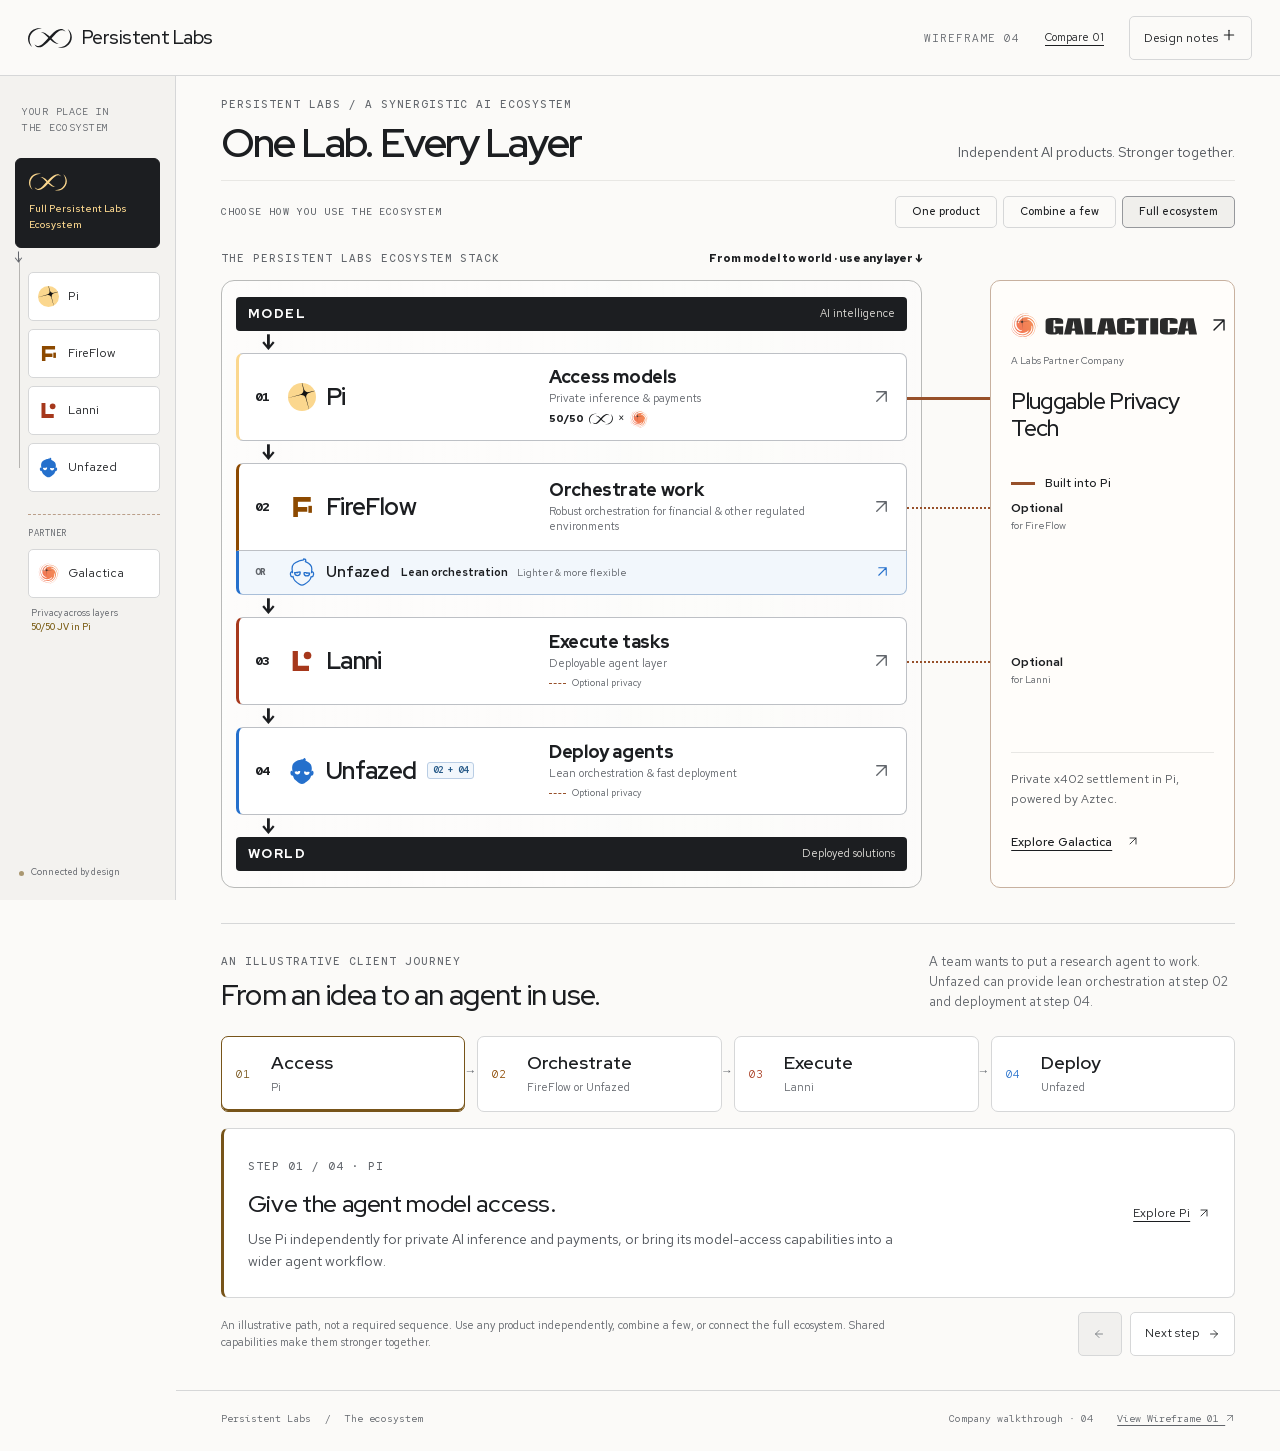
==== commit c211aa49: "Clarify independent and combined ecosystem adoption" ====
--- a/index.html
+++ b/index.html
@@ -1,4 +1,4 @@
-<!doctype html><html lang="en"><head><meta charset="utf-8"><meta name="viewport" content="width=device-width, initial-scale=1"><meta name="robots" content="noindex,nofollow"><meta name="color-scheme" content="light"><title>The ecosystem · Persistent Labs wireframe</title><link rel="preload" href="assets/fonts/red-hat-display-latin-variable.woff2" as="font" type="font/woff2" crossorigin><link rel="preload" href="assets/fonts/red-hat-text-latin-variable.woff2" as="font" type="font/woff2" crossorigin><link rel="stylesheet" href="site.css?v=9a41bf0173"><script src="app.js?v=58db1fe5f1" defer></script></head>
+<!doctype html><html lang="en"><head><meta charset="utf-8"><meta name="viewport" content="width=device-width, initial-scale=1"><meta name="robots" content="noindex,nofollow"><meta name="color-scheme" content="light"><title>The ecosystem · Persistent Labs wireframe</title><link rel="preload" href="assets/fonts/red-hat-display-latin-variable.woff2" as="font" type="font/woff2" crossorigin><link rel="preload" href="assets/fonts/red-hat-text-latin-variable.woff2" as="font" type="font/woff2" crossorigin><link rel="stylesheet" href="site.css?v=3b632a0d47"><script src="app.js?v=ad7107fde1" defer></script></head>
     <body data-page="home"><a class="skip-link" href="#main">Skip to content</a><header class="topbar"><a class="company-logo" href="index.html" aria-label="Persistent Labs home"><svg class="pl-mark" aria-hidden="true" focusable="false" xmlns="http://www.w3.org/2000/svg" viewBox="0 0 47 21"><g fill="currentColor"><path d="M4.39736 20.0548C-1.94875 15.1978 -1.28266 5.82736 5.46964 1.67684C7.69121 0.311941 10.3883 -0.250189 12.9525 0.103068C13.5801 0.187772 14.1971 0.321567 14.7929 0.514077C13.5637 0.550654 12.348 0.665198 11.1622 0.944338C5.41959 2.16197 1.02265 7.51087 1.75419 13.4594C2.0006 15.8254 3.0623 18.0807 4.39736 20.0548Z"/><path d="M6.89844 17.0713C8.09585 18.1677 9.59743 19.1658 11.2184 19.0407C13.516 18.8578 15.5268 16.9106 17.1217 15.3609C21.6274 11.0842 30.0478 -1.45781 37.0571 1.18921C38.3604 1.68974 39.4144 2.73892 40.1074 3.88436C39.4086 3.34629 38.6781 2.87753 37.9138 2.58106C35.9617 1.79466 34.0819 2.46171 32.4552 3.60137C30.7678 4.78819 29.349 6.25705 27.9042 7.80002C25.5565 10.3315 23.3311 13.0017 20.8256 15.4379C19.195 17.0078 17.4519 18.5306 15.4045 19.5682C11.948 21.3479 8.72344 20.6193 6.8994 17.0713H6.89844Z"/><path d="M13.8281 4.46155C16.8525 3.89076 19.742 6.03917 21.8962 7.90364C24.0543 9.79986 25.9832 12.0224 28.0777 13.91C29.4706 15.142 30.949 16.2624 32.8857 16.686C29.8296 17.2548 26.9853 15.1719 24.7945 13.2891C22.6287 11.3967 20.7036 9.16554 18.6187 7.2645C17.2115 5.99971 15.7359 4.87833 13.8281 4.46155Z"/><path d="M42.4229 0.945841C48.769 5.80288 48.1029 15.1733 41.3506 19.3238C39.13 20.6887 36.4329 21.2509 33.8677 20.8967C33.2402 20.812 32.6232 20.6782 32.0273 20.4857C33.2565 20.4491 34.4722 20.3345 35.6581 20.0554C41.4016 18.8387 45.7986 13.4898 45.067 7.54125C44.8206 5.17529 43.7589 2.92004 42.4239 0.945841H42.4229Z"/></g></svg>
 <span>Persistent Labs</span></a><div class="review-controls"><button class="map-toggle" type="button" aria-expanded="false" aria-controls="mobile-map">Ecosystem <svg class="ui-icon" xmlns="http://www.w3.org/2000/svg" viewBox="0 0 24 24" width="16" height="16" fill="none" stroke="currentColor" stroke-width="1.7" stroke-linecap="round" stroke-linejoin="round" aria-hidden="true" focusable="false"><path d="M5 12h14"/><path class="icon-vertical" d="M12 5v14"/></svg></button><span class="version">Wireframe 04</span><a class="compare-link" href="v1/index.html">Compare 01</a><button class="notes-toggle" type="button" aria-pressed="false">Design notes <svg class="ui-icon" xmlns="http://www.w3.org/2000/svg" viewBox="0 0 24 24" width="16" height="16" fill="none" stroke="currentColor" stroke-width="1.7" stroke-linecap="round" stroke-linejoin="round" aria-hidden="true" focusable="false"><path d="M5 12h14"/><path class="icon-vertical" d="M12 5v14"/></svg></button></div></header>
     <aside class="rail"><nav aria-label="Ecosystem map"><p class="rail-caption">Your place in<br>the ecosystem</p>
@@ -23,10 +23,10 @@
     <path class="mark" d="M51.151 47.186c-4.211 0-7.624-3.413-7.624-7.624 0-.591.074-1.165.201-1.717 2.017.124 4.029.265 6.034.435-.019.091-.029.185-.029.282 0 .783.635 1.417 1.417 1.417.783 0 1.418-.634 1.418-1.417 0-.008-.002-.016-.003-.024 2.071.198 4.135.417 6.191.663.006.12.018.239.018.361 0 4.211-3.413 7.624-7.623 7.624ZM25.454 46.013c-4.211 0-7.624-3.413-7.624-7.624 0-.041.006-.081.006-.121 1.992-.321 3.991-.623 5.999-.901 0 .008-.002.014-.002.022 0 .783.634 1.417 1.417 1.417s1.417-.634 1.417-1.417c0-.136-.025-.265-.061-.389 2.049-.262 4.106-.501 6.17-.719.192.67.301 1.376.301 2.108 0 4.211-3.413 7.624-7.623 7.624ZM66.95 36.039c-1.069-.15-2.16.685-3.006 2.119l.727-7.239c.467-4.654-1.146-10.792-3.585-13.64-2.44-2.848-7.947-6.699-12.239-8.558l-1.725-.748c.767-.785 1.219-1.745 1.219-2.786 0-2.646-2.2-4.386-5.902-4.386 3.18 3.18-7.108 3.566-12.417 5.525-6.772 2.499-10.095 3.588-14.46 7.953s-4.97 11.977-4.405 16.62l.891 7.326c-.851-1.473-1.959-2.339-3.044-2.186-1.902.267-3.013 3.557-2.48 7.348.532 3.79 3.498 6.507 5.401 6.24.661-.093 1.103-.541 1.381-1.237.763 4.487 3.27 9.821 5.802 12.212 2.696 2.546 8.01 6.78 11.809 9.409 3.799 2.63 10.084 2.647 13.967.039l.116-.078c3.883-2.609 9.331-6.825 12.107-9.37 2.534-2.323 4.96-7.428 5.721-11.84.278.48.668.79 1.202.865 1.903.267 4.868-2.45 5.401-6.24.533-3.791-.578-7.081-2.481-7.348Z"/>
   </g>
 </svg>
-<span>Unfazed</span></a><a class="mobile-node galactica" href="galactica.html" aria-label="Galactica — separate partner"><img class="mark" src="assets/galactica-symbol.svg" width="38" height="38" alt="" aria-hidden="true" decoding="async"><span>Galactica</span></a></nav><div id="map-details" class="map-details"><nav aria-label="Ecosystem roles"><a class="pi" href="pi.html"><b>01 · Access</b><span>Pi — Private inference & payments</span></a><a class="fireflow" href="fireflow.html"><b>02 · Orchestrate</b><span>FireFlow — Full orchestration stack</span></a><a class="lanni" href="lanni.html"><b>03 · Execute</b><span>Lanni — Deployable agent layer</span></a><a class="unfazed" href="unfazed.html"><b>04 · Deploy</b><span>Unfazed — Lean orchestration & deployment</span></a></nav><a href="galactica.html" class="mobile-partner-detail"><b>Galactica · separate partner</b><span>Optional privacy across the stack. Built into Pi, a 50/50 joint venture with Persistent Labs.</span></a><button class="notes-toggle" type="button" aria-pressed="false">Design notes <svg class="ui-icon" xmlns="http://www.w3.org/2000/svg" viewBox="0 0 24 24" width="16" height="16" fill="none" stroke="currentColor" stroke-width="1.7" stroke-linecap="round" stroke-linejoin="round" aria-hidden="true" focusable="false"><path d="M5 12h14"/><path class="icon-vertical" d="M12 5v14"/></svg></button></div></div><div class="page-shell"><main id="main" tabindex="-1"><section class="home-intro"><div><p class="eyebrow">Persistent Labs / The modular AI studio</p><h1>One Lab. Every Layer</h1></div><div class="intro-copy"><p>From private model access to agentic deployment.</p></div></section>
-    <section class="stack-selector" aria-label="Example product combinations"><div class="selector-top"><span class="eyebrow">Choose your starting point</span><div class="preset-buttons" role="group" aria-label="Stack combinations"><button type="button" data-preset="access" aria-pressed="false">Model access</button><button type="button" data-preset="agents" aria-pressed="false">Agents + orchestration</button><button type="button" data-preset="full" aria-pressed="true">Full stack</button></div></div><p class="selection-summary" role="status" aria-live="polite"></p></section>
-    <section class="ecosystem" aria-label="From model to world: Pi, FireFlow, Lanni, Unfazed. Four modular tools. At layer 02, choose FireFlow or lighter Unfazed orchestration. Unfazed also remains at layer 04 for deployment. Galactica is a separate privacy partner.">
-    <div class="stack-heading"><span class="eyebrow">The Persistent Labs Ecosystem Stack</span><span class="axis-label">From model to world ↓</span></div>
+<span>Unfazed</span></a><a class="mobile-node galactica" href="galactica.html" aria-label="Galactica — separate partner"><img class="mark" src="assets/galactica-symbol.svg" width="38" height="38" alt="" aria-hidden="true" decoding="async"><span>Galactica</span></a></nav><div id="map-details" class="map-details"><nav aria-label="Ecosystem roles"><a class="pi" href="pi.html"><b>01 · Access</b><span>Pi — Private inference & payments</span></a><a class="fireflow" href="fireflow.html"><b>02 · Orchestrate</b><span>FireFlow — Full orchestration stack</span></a><a class="lanni" href="lanni.html"><b>03 · Execute</b><span>Lanni — Deployable agent layer</span></a><a class="unfazed" href="unfazed.html"><b>04 · Deploy</b><span>Unfazed — Lean orchestration & deployment</span></a></nav><a href="galactica.html" class="mobile-partner-detail"><b>Galactica · separate partner</b><span>Optional privacy across the stack. Built into Pi, a 50/50 joint venture with Persistent Labs.</span></a><button class="notes-toggle" type="button" aria-pressed="false">Design notes <svg class="ui-icon" xmlns="http://www.w3.org/2000/svg" viewBox="0 0 24 24" width="16" height="16" fill="none" stroke="currentColor" stroke-width="1.7" stroke-linecap="round" stroke-linejoin="round" aria-hidden="true" focusable="false"><path d="M5 12h14"/><path class="icon-vertical" d="M12 5v14"/></svg></button></div></div><div class="page-shell"><main id="main" tabindex="-1"><section class="home-intro"><div><p class="eyebrow">Persistent Labs / A synergistic AI ecosystem</p><h1>One Lab. Every Layer</h1></div><div class="intro-copy"><p>Independent AI products. Stronger together.</p></div></section>
+    <section class="stack-selector" aria-label="Example product combinations"><div class="selector-top"><span class="eyebrow">Choose how you use the ecosystem</span><div class="preset-buttons" role="group" aria-label="Stack combinations"><button type="button" data-preset="access" aria-pressed="false" title="Example: Pi on its own">One product</button><button type="button" data-preset="agents" aria-pressed="false" title="Example: FireFlow and Lanni together">Combine a few</button><button type="button" data-preset="full" aria-pressed="true" title="Example: all four products together">Full ecosystem</button></div></div><p class="selection-summary" role="status" aria-live="polite"></p></section>
+    <section class="ecosystem" aria-label="From model to world: Pi, FireFlow, Lanni, Unfazed. Four independent products: use one, combine selected products, or use the full ecosystem. Their shared capabilities work together. At layer 02, choose FireFlow or lighter Unfazed orchestration. Unfazed also remains at layer 04 for deployment. Galactica is a separate privacy partner.">
+    <div class="stack-heading"><span class="eyebrow">The Persistent Labs Ecosystem Stack</span><span class="axis-label">From model to world · use any layer ↓</span></div>
     <div class="stack-frame"><div class="flow-boundary flow-source"><strong>MODEL</strong><span>AI intelligence</span></div><div class="stack-layer pi-layer"><a class="stack-block pi is-selected" data-layer="pi" href="pi.html" aria-label="Explore Pi — Access — Private inference &amp; payments — Privacy built in — 50/50 joint venture: Persistent Labs and Galactica"><span class="block-number">01</span><div class="block-brand"><img class="mark" src="assets/pi-symbol.svg" width="38" height="38" alt="" aria-hidden="true" decoding="async"><strong>Pi</strong></div><div class="block-purpose"><strong>Access<span class="stage-object"> models</span></strong><span>Private inference &amp; payments</span></div><span class="pi-joint-venture" aria-label="50/50 joint venture: Persistent Labs and Galactica" title="50/50 Persistent Labs × Galactica"><strong>50/50</strong><svg class="ownership-labs" aria-hidden="true" focusable="false" xmlns="http://www.w3.org/2000/svg" viewBox="0 0 47 21"><g fill="currentColor"><path d="M4.39736 20.0548C-1.94875 15.1978 -1.28266 5.82736 5.46964 1.67684C7.69121 0.311941 10.3883 -0.250189 12.9525 0.103068C13.5801 0.187772 14.1971 0.321567 14.7929 0.514077C13.5637 0.550654 12.348 0.665198 11.1622 0.944338C5.41959 2.16197 1.02265 7.51087 1.75419 13.4594C2.0006 15.8254 3.0623 18.0807 4.39736 20.0548Z"/><path d="M6.89844 17.0713C8.09585 18.1677 9.59743 19.1658 11.2184 19.0407C13.516 18.8578 15.5268 16.9106 17.1217 15.3609C21.6274 11.0842 30.0478 -1.45781 37.0571 1.18921C38.3604 1.68974 39.4144 2.73892 40.1074 3.88436C39.4086 3.34629 38.6781 2.87753 37.9138 2.58106C35.9617 1.79466 34.0819 2.46171 32.4552 3.60137C30.7678 4.78819 29.349 6.25705 27.9042 7.80002C25.5565 10.3315 23.3311 13.0017 20.8256 15.4379C19.195 17.0078 17.4519 18.5306 15.4045 19.5682C11.948 21.3479 8.72344 20.6193 6.8994 17.0713H6.89844Z"/><path d="M13.8281 4.46155C16.8525 3.89076 19.742 6.03917 21.8962 7.90364C24.0543 9.79986 25.9832 12.0224 28.0777 13.91C29.4706 15.142 30.949 16.2624 32.8857 16.686C29.8296 17.2548 26.9853 15.1719 24.7945 13.2891C22.6287 11.3967 20.7036 9.16554 18.6187 7.2645C17.2115 5.99971 15.7359 4.87833 13.8281 4.46155Z"/><path d="M42.4229 0.945841C48.769 5.80288 48.1029 15.1733 41.3506 19.3238C39.13 20.6887 36.4329 21.2509 33.8677 20.8967C33.2402 20.812 32.6232 20.6782 32.0273 20.4857C33.2565 20.4491 34.4722 20.3345 35.6581 20.0554C41.4016 18.8387 45.7986 13.4898 45.067 7.54125C44.8206 5.17529 43.7589 2.92004 42.4239 0.945841H42.4229Z"/></g></svg>
 <span aria-hidden="true">×</span><img class="ownership-galactica" src="assets/galactica-symbol.svg" width="38" height="38" alt="" aria-hidden="true" decoding="async"></span><span class="block-arrow" aria-hidden="true"><svg class="ui-icon" xmlns="http://www.w3.org/2000/svg" viewBox="0 0 24 24" width="16" height="16" fill="none" stroke="currentColor" stroke-width="1.7" stroke-linecap="round" stroke-linejoin="round" aria-hidden="true" focusable="false"><path d="M6 18 18 6M6 6h12v12"/></svg></span><span class="selection-label">Included</span></a></div><div class="stack-layer fireflow-layer"><a class="stack-block fireflow is-selected" data-layer="fireflow" href="fireflow.html" aria-label="Explore FireFlow — Orchestrate — Robust orchestration for financial &amp; other regulated environments"><span class="block-number">02</span><div class="block-brand"><svg class="mark" aria-hidden="true" focusable="false" xmlns="http://www.w3.org/2000/svg" viewBox="0 0 96 96" fill="currentColor"><path d="M18 14h60v16H34v18h32v16H34v18H18z"/><path d="M70 44h12v24H70z"/></svg>
 <strong>FireFlow</strong></div><div class="block-purpose"><strong>Orchestrate<span class="stage-object"> work</span></strong><span>Robust orchestration for financial &amp; other regulated environments</span></div><span class="block-privacy">Optional privacy</span><span class="block-arrow" aria-hidden="true"><svg class="ui-icon" xmlns="http://www.w3.org/2000/svg" viewBox="0 0 24 24" width="16" height="16" fill="none" stroke="currentColor" stroke-width="1.7" stroke-linecap="round" stroke-linejoin="round" aria-hidden="true" focusable="false"><path d="M6 18 18 6M6 6h12v12"/></svg></span><span class="selection-label">Included</span></a><a class="orchestration-alternative unfazed" href="unfazed.html" aria-label="Explore Unfazed: a lighter, more flexible orchestration alternative to FireFlow at layer 02"><span class="alternative-or">OR</span><span class="alternative-brand"><svg class="mark" aria-hidden="true" focusable="false" xmlns="http://www.w3.org/2000/svg" viewBox="0 0 1024 1024">
@@ -44,4 +44,4 @@
 </svg>
 <strong>Unfazed</strong><span class="dual-role" aria-label="Unfazed also offers orchestration at layer 02">02 + 04</span></div><div class="block-purpose"><strong>Deploy<span class="stage-object"> agents</span></strong><span>Lean orchestration &amp; fast deployment</span></div><span class="block-privacy">Optional privacy</span><span class="block-arrow" aria-hidden="true"><svg class="ui-icon" xmlns="http://www.w3.org/2000/svg" viewBox="0 0 24 24" width="16" height="16" fill="none" stroke="currentColor" stroke-width="1.7" stroke-linecap="round" stroke-linejoin="round" aria-hidden="true" focusable="false"><path d="M6 18 18 6M6 6h12v12"/></svg></span><span class="selection-label">Included</span></a></div><div class="flow-boundary flow-destination"><strong>WORLD</strong><span>Deployed solutions</span></div></div>
     <div class="partner-column"><article class="partner-block"><a href="galactica.html" class="partner-title" aria-label="Explore Galactica partner company"><img class="gal-mark" src="assets/galactica-original.svg" width="269" height="38" alt="Galactica" decoding="async"><span class="mobile-partner-brand"><img class="mark" src="assets/galactica-symbol.svg" width="38" height="38" alt="" aria-hidden="true" decoding="async"><strong>Galactica</strong></span><span class="partner-arrow" aria-hidden="true"><svg class="ui-icon" xmlns="http://www.w3.org/2000/svg" viewBox="0 0 24 24" width="16" height="16" fill="none" stroke="currentColor" stroke-width="1.7" stroke-linecap="round" stroke-linejoin="round" aria-hidden="true" focusable="false"><path d="M6 18 18 6M6 6h12v12"/></svg></span></a><p class="partner-endorsement">A Labs Partner Company</p><h2>Pluggable Privacy Tech</h2><div class="relationship inherent"><span class="line-sample" aria-hidden="true"></span><span><b>Built into Pi</b></span></div><div class="partner-option partner-option-fireflow"><b>Optional</b><small>for FireFlow</small></div><div class="partner-option partner-option-lanni"><b>Optional</b><small>for Lanni</small></div><p class="settlement"><span class="desktop-copy">Private x402 settlement in Pi, powered by Aztec.</span><span class="mobile-copy">Pi settlement<br>Private x402 · Aztec</span></p><a href="galactica.html" class="text-link"><span class="desktop-copy">Explore Galactica</span><span class="mobile-copy">Explore</span> <span aria-hidden="true"><svg class="ui-icon" xmlns="http://www.w3.org/2000/svg" viewBox="0 0 24 24" width="16" height="16" fill="none" stroke="currentColor" stroke-width="1.7" stroke-linecap="round" stroke-linejoin="round" aria-hidden="true" focusable="false"><path d="M6 18 18 6M6 6h12v12"/></svg></span></a></article></div>
-    </section><p class="orchestration-note"><span>02 / Orchestrate</span> Choose FireFlow or Unfazed. <span>04 / Deploy</span> Unfazed remains the final deployment layer.</p><section class="journey" aria-labelledby="journey-title"><div class="journey-intro"><div><p class="eyebrow">An illustrative client journey</p><h2 id="journey-title">From an idea to an agent in use.</h2></div><p>A team wants to put a research agent to work. Unfazed can provide lean orchestration at step 02 and deployment at step 04.</p></div><div class="journey-steps" role="group" aria-label="Walk through the stack"><button type="button" class="journey-step pi" data-step="0" aria-pressed="true" aria-controls="journey-detail"><span>01</span><strong>Access</strong><small>Pi</small></button><button type="button" class="journey-step fireflow" data-step="1" aria-pressed="false" aria-controls="journey-detail"><span>02</span><strong>Orchestrate</strong><small>FireFlow or Unfazed</small></button><button type="button" class="journey-step lanni" data-step="2" aria-pressed="false" aria-controls="journey-detail"><span>03</span><strong>Execute</strong><small>Lanni</small></button><button type="button" class="journey-step unfazed" data-step="3" aria-pressed="false" aria-controls="journey-detail"><span>04</span><strong>Deploy</strong><small>Unfazed</small></button></div><div id="journey-detail" class="journey-detail pi" aria-live="polite" aria-atomic="true"><div><span class="journey-count eyebrow">Step 01 / 04 · Pi</span><h3 class="journey-title">Give the agent model access.</h3><p class="journey-copy">Pi provides private access and payment for AI inference, with one balance across models.</p></div><div class="journey-links"><a class="journey-link" href="pi.html"><span class="journey-link-label">Explore Pi</span> <svg class="ui-icon" xmlns="http://www.w3.org/2000/svg" viewBox="0 0 24 24" width="16" height="16" fill="none" stroke="currentColor" stroke-width="1.7" stroke-linecap="round" stroke-linejoin="round" aria-hidden="true" focusable="false"><path d="M6 18 18 6M6 6h12v12"/></svg></a><a class="journey-link journey-alternative-link" href="unfazed.html" hidden><span class="journey-link-label">Explore Unfazed</span> <svg class="ui-icon" xmlns="http://www.w3.org/2000/svg" viewBox="0 0 24 24" width="16" height="16" fill="none" stroke="currentColor" stroke-width="1.7" stroke-linecap="round" stroke-linejoin="round" aria-hidden="true" focusable="false"><path d="M6 18 18 6M6 6h12v12"/></svg></a></div></div><div class="journey-footer"><p>One layer, a few together, or the full stack. This is one possible path.</p><div><button type="button" class="journey-prev" disabled aria-label="Previous journey step"><svg class="ui-icon" xmlns="http://www.w3.org/2000/svg" viewBox="0 0 24 24" width="16" height="16" fill="none" stroke="currentColor" stroke-width="1.7" stroke-linecap="round" stroke-linejoin="round" aria-hidden="true" focusable="false"><path d="M19 12H5m7-7-7 7 7 7"/></svg></button><button type="button" class="journey-next" aria-label="Next journey step"><span class="journey-next-label">Next step</span> <svg class="ui-icon" xmlns="http://www.w3.org/2000/svg" viewBox="0 0 24 24" width="16" height="16" fill="none" stroke="currentColor" stroke-width="1.7" stroke-linecap="round" stroke-linejoin="round" aria-hidden="true" focusable="false"><path d="M5 12h14m-7-7 7 7-7 7"/></svg></button></div></div></section><aside class="review-notes" hidden><span class="eyebrow">Design note</span><p>Read the stack from model to world, top to bottom on every screen: Pi → FireFlow → Lanni → Unfazed. Layer 02 offers FireFlow or the attached Unfazed alternative for lighter orchestration; Unfazed also retains the final deployment role at layer 04. This is a choice within one stage, not a fifth sequential layer. Bold stage labels and downward arrows explain the offering; it does not require clients to adopt every layer. Dotted connections mean optional Galactica privacy. The solid Pi connection means inherent privacy. The 50/50 label describes Pi’s joint venture, not ownership of the other products. The presets are illustrative combinations, not commercial bundles or dependency guarantees. The journey is a proposed narrative, not a customer case study or live execution. All four blocks and the separate Galactica block open their own pages.</p></aside></main><footer class="page-footer"><span>Persistent Labs <span class="footer-divider">/</span> The ecosystem</span><span>Company walkthrough · 04 <a href="v1/index.html">View Wireframe 01 <svg class="ui-icon" xmlns="http://www.w3.org/2000/svg" viewBox="0 0 24 24" width="16" height="16" fill="none" stroke="currentColor" stroke-width="1.7" stroke-linecap="round" stroke-linejoin="round" aria-hidden="true" focusable="false"><path d="M6 18 18 6M6 6h12v12"/></svg></a></span></footer></div><script type="application/json" id="interaction-content">{"combinations": {"access": {"layers": ["pi"], "summary": "Pi. Private model access and payments — start with the foundation."}, "agents": {"layers": ["fireflow", "lanni"], "summary": "FireFlow + Lanni. Bring orchestration and agent execution together."}, "full": {"layers": ["pi", "fireflow", "lanni", "unfazed"], "summary": "Pi + FireFlow + Lanni + Unfazed. From model access to a deployed agentic solution."}}, "journey": [{"id": "pi", "title": "Give the agent model access.", "copy": "Pi provides private access and payment for AI inference, with one balance across models."}, {"id": "fireflow", "title": "Choose the right orchestration.", "copy": "Choose FireFlow for robust orchestration in financial and other regulated environments, or Unfazed for lighter, more flexible orchestration. Unfazed also provides deployment at step 04.", "label": "FireFlow or Unfazed", "linkLabel": "FireFlow", "alternative": {"id": "unfazed", "name": "Unfazed"}}, {"id": "lanni", "title": "Turn the task into action.", "copy": "Lanni is the deployable agent layer, built on FireFlow to execute mission-critical tasks."}, {"id": "unfazed", "title": "Deploy with Unfazed.", "copy": "Unfazed turns a deployable agent into a deployed solution. It serves two roles in this journey: optional lean orchestration at step 02 and fast deployment here at step 04."}]}</script></body></html>+    </section><section class="journey" aria-labelledby="journey-title"><div class="journey-intro"><div><p class="eyebrow">An illustrative client journey</p><h2 id="journey-title">From an idea to an agent in use.</h2></div><p>A team wants to put a research agent to work. Unfazed can provide lean orchestration at step 02 and deployment at step 04.</p></div><div class="journey-steps" role="group" aria-label="Walk through the stack"><button type="button" class="journey-step pi" data-step="0" aria-pressed="true" aria-controls="journey-detail"><span>01</span><strong>Access</strong><small>Pi</small></button><button type="button" class="journey-step fireflow" data-step="1" aria-pressed="false" aria-controls="journey-detail"><span>02</span><strong>Orchestrate</strong><small>FireFlow or Unfazed</small></button><button type="button" class="journey-step lanni" data-step="2" aria-pressed="false" aria-controls="journey-detail"><span>03</span><strong>Execute</strong><small>Lanni</small></button><button type="button" class="journey-step unfazed" data-step="3" aria-pressed="false" aria-controls="journey-detail"><span>04</span><strong>Deploy</strong><small>Unfazed</small></button></div><div id="journey-detail" class="journey-detail pi" aria-live="polite" aria-atomic="true"><div><span class="journey-count eyebrow">Step 01 / 04 · Pi</span><h3 class="journey-title">Give the agent model access.</h3><p class="journey-copy">Use Pi independently for private AI inference and payments, or bring its model-access capabilities into a wider agent workflow.</p></div><div class="journey-links"><a class="journey-link" href="pi.html"><span class="journey-link-label">Explore Pi</span> <svg class="ui-icon" xmlns="http://www.w3.org/2000/svg" viewBox="0 0 24 24" width="16" height="16" fill="none" stroke="currentColor" stroke-width="1.7" stroke-linecap="round" stroke-linejoin="round" aria-hidden="true" focusable="false"><path d="M6 18 18 6M6 6h12v12"/></svg></a><a class="journey-link journey-alternative-link" href="unfazed.html" hidden><span class="journey-link-label">Explore Unfazed</span> <svg class="ui-icon" xmlns="http://www.w3.org/2000/svg" viewBox="0 0 24 24" width="16" height="16" fill="none" stroke="currentColor" stroke-width="1.7" stroke-linecap="round" stroke-linejoin="round" aria-hidden="true" focusable="false"><path d="M6 18 18 6M6 6h12v12"/></svg></a></div></div><div class="journey-footer"><p>An illustrative path, not a required sequence. Use any product independently, combine a few, or connect the full ecosystem. Shared capabilities make them stronger together.</p><div><button type="button" class="journey-prev" disabled aria-label="Previous journey step"><svg class="ui-icon" xmlns="http://www.w3.org/2000/svg" viewBox="0 0 24 24" width="16" height="16" fill="none" stroke="currentColor" stroke-width="1.7" stroke-linecap="round" stroke-linejoin="round" aria-hidden="true" focusable="false"><path d="M19 12H5m7-7-7 7 7 7"/></svg></button><button type="button" class="journey-next" aria-label="Next journey step"><span class="journey-next-label">Next step</span> <svg class="ui-icon" xmlns="http://www.w3.org/2000/svg" viewBox="0 0 24 24" width="16" height="16" fill="none" stroke="currentColor" stroke-width="1.7" stroke-linecap="round" stroke-linejoin="round" aria-hidden="true" focusable="false"><path d="M5 12h14m-7-7 7 7-7 7"/></svg></button></div></div></section><aside class="review-notes" hidden><span class="eyebrow">Design note</span><p>Read the stack from model to world, top to bottom on every screen: Pi → FireFlow → Lanni → Unfazed. Layer 02 offers FireFlow or the attached Unfazed alternative for lighter orchestration; Unfazed also retains the final deployment role at layer 04. This is a choice within one stage, not a fifth sequential layer. Bold stage labels and downward arrows explain the offering; every product can be adopted independently, in selected combinations, or as a full ecosystem. The products share and build on one another’s capabilities; internal use of a sibling product does not mean customers must separately adopt every product. Dotted connections mean optional Galactica privacy. The solid Pi connection means inherent privacy. The 50/50 label describes Pi’s joint venture, not ownership of the other products. The presets are illustrative combinations, not commercial bundles or dependency guarantees. The journey is a proposed narrative, not a customer case study or live execution. All four blocks and the separate Galactica block open their own pages.</p></aside></main><footer class="page-footer"><span>Persistent Labs <span class="footer-divider">/</span> The ecosystem</span><span>Company walkthrough · 04 <a href="v1/index.html">View Wireframe 01 <svg class="ui-icon" xmlns="http://www.w3.org/2000/svg" viewBox="0 0 24 24" width="16" height="16" fill="none" stroke="currentColor" stroke-width="1.7" stroke-linecap="round" stroke-linejoin="round" aria-hidden="true" focusable="false"><path d="M6 18 18 6M6 6h12v12"/></svg></a></span></footer></div><script type="application/json" id="interaction-content">{"combinations": {"access": {"layers": ["pi"], "summary": "One-product example: Pi. Each Persistent Labs product can also be used independently."}, "agents": {"layers": ["fireflow", "lanni"], "summary": "Selected-products example: FireFlow + Lanni. Combine the capabilities you need; the rest of the ecosystem is optional."}, "full": {"layers": ["pi", "fireflow", "lanni", "unfazed"], "summary": "Full-ecosystem example: Pi + FireFlow + Lanni + Unfazed. Independent products, with shared capabilities that work together."}}, "journey": [{"id": "pi", "title": "Give the agent model access.", "copy": "Use Pi independently for private AI inference and payments, or bring its model-access capabilities into a wider agent workflow."}, {"id": "fireflow", "title": "Choose the right orchestration.", "copy": "Choose FireFlow for robust orchestration in financial and other regulated environments, or Unfazed for lighter, more flexible orchestration. Unfazed also provides deployment at step 04.", "label": "FireFlow or Unfazed", "linkLabel": "FireFlow", "alternative": {"id": "unfazed", "name": "Unfazed"}}, {"id": "lanni", "title": "Turn the task into action.", "copy": "Use Lanni as a standalone agent product. Its built-in FireFlow orchestration shows how ecosystem products build on one another’s capabilities without requiring customers to adopt the full ecosystem."}, {"id": "unfazed", "title": "Deploy with Unfazed.", "copy": "Unfazed turns a deployable agent into a deployed solution. It serves two roles in this journey: optional lean orchestration at step 02 and fast deployment here at step 04."}]}</script></body></html>
--- a/site.css
+++ b/site.css
@@ -1 +1 @@
-@font-face{font-family:Red Hat Display;src:url('assets/fonts/red-hat-display-latin-variable.woff2') format('woff2');font-weight:300 900;font-display:swap}@font-face{font-family:Red Hat Text;src:url('assets/fonts/red-hat-text-latin-variable.woff2') format('woff2');font-weight:300 900;font-display:swap}@font-face{font-family:Red Hat Mono;src:url('assets/fonts/red-hat-mono-latin-variable.woff2') format('woff2');font-weight:300 900;font-display:swap}:root{--ink:#1c1e21;--muted:#61656b;--paper:#fbfaf8;--white:#fff;--line:#d6d7d8;--soft-line:#e8e7e4;--gold:#fbd78e;--rail:176px;--top:76px;--accent:#76580d;--tint:#fff7e6;--pad:clamp(24px,3.5vw,58px);--display:'Red Hat Display',Arial,sans-serif;--text:'Red Hat Text',Arial,sans-serif;--mono:'Red Hat Mono',monospace}*{box-sizing:border-box}html{scroll-behavior:auto}body{margin:0;background:var(--paper);color:var(--ink);font:16px/1.55 var(--text)}a{color:inherit;text-decoration:none}button{font:inherit;color:inherit}button,a{-webkit-tap-highlight-color:transparent}button{cursor:pointer}button:focus-visible,a:focus-visible,summary:focus-visible{outline:3px solid #76580d;outline-offset:5px}h1,h2,h3,p{margin:0}h1,h2,h3{font-family:var(--display)}h1{font-weight:600;letter-spacing:-.045em;line-height:1.06}h2{font-weight:600;letter-spacing:-.025em;line-height:1.2}h3{font-weight:600;letter-spacing:-.015em}.mark{display:block;width:30px;height:30px;flex-shrink:0;fill:currentColor}.pl-mark{width:44px;height:24px;flex:none;display:block}.gal-mark{display:block;width:100%;max-width:205px;height:auto}.eyebrow{font:500 11px/1.5 var(--mono);text-transform:uppercase;letter-spacing:.09em;color:var(--muted)}.pi{--accent:#6544a2;--tint:#f2edff}.fireflow{--accent:#8c4900;--tint:#fff0de}.lanni{--accent:#a6381c;--tint:#fff0eb}.unfazed{--accent:#2570cc;--tint:#ebf2fc}.galactica{--accent:#97502a;--tint:#fff1e8}.skip-link{position:fixed;top:-100px;left:16px;z-index:100;background:var(--ink);color:white;padding:12px 20px}.skip-link:focus{top:8px}.topbar{height:var(--top);position:fixed;z-index:20;inset:0 0 auto;background:rgba(251,250,248,.98);border-bottom:1px solid var(--line);display:flex;align-items:center;justify-content:space-between;padding:0 28px}.company-logo{display:flex;align-items:center;gap:10px;min-height:44px;font:500 19px var(--display);letter-spacing:-.03em}.review-controls{display:flex;align-items:center;gap:25px}.version{font:11px var(--mono);text-transform:uppercase;letter-spacing:.09em;color:var(--muted)}.notes-toggle{min-height:44px;border:1px solid var(--line);border-radius:5px;background:transparent;padding:0 14px;font-size:12px}.notes-toggle span{margin-left:12px}.notes-toggle[aria-pressed=true]{background:var(--ink);color:white;border-color:var(--ink)}.rail{position:fixed;top:var(--top);bottom:0;left:0;width:var(--rail);border-right:1px solid var(--line);padding:28px 15px 20px;background:#f3f2ef;display:flex;flex-direction:column;justify-content:space-between;overflow-y:auto;z-index:15}.rail-caption{font:10px/1.6 var(--mono);text-transform:uppercase;letter-spacing:.07em;color:var(--muted);margin:0 7px 22px}.map-home{display:flex;flex-direction:column;align-items:flex-start;justify-content:center;gap:10px;min-height:85px;padding:14px 13px;border:1px solid #b6b5b2;border-radius:6px;font-size:11px;font-weight:500;background:var(--white)}.map-home[aria-current]{background:var(--ink);border-color:var(--ink);color:var(--gold)}.map-home .pl-mark{width:38px;height:18px}.mini-stack{position:relative;padding:24px 0 0 13px;margin-right:0}.mini-stack:before{content:'';position:absolute;left:4px;top:10px;bottom:24px;width:1px;background:#b6b5b2}.mini-axis{position:absolute;left:-1px;top:-2px;font-size:15px;color:var(--muted)}.map-node{height:49px;display:flex;align-items:center;gap:9px;position:relative;border:1px solid var(--line);border-radius:5px;padding:9px;background:var(--white);margin-bottom:8px;font-size:12px}.map-node .mark{width:21px;height:21px;color:var(--accent)}.map-node i{margin-left:auto;width:5px;height:5px;border-radius:50%;background:transparent}.map-node[aria-current]{border-color:var(--accent);background:var(--tint);box-shadow:inset 3px 0 var(--accent)}.map-node[aria-current] i{background:var(--accent)}.map-node:hover{border-color:var(--accent)}.mini-partner{margin-top:22px;margin-left:13px;border-top:1px dashed #ba9f89;padding-top:12px;position:relative}.partner-kicker{font:9px var(--mono);text-transform:uppercase;letter-spacing:.06em;color:var(--muted);display:block;margin-bottom:10px}.mini-partner small{display:block;font-size:9px;line-height:1.6;color:var(--muted);padding-left:3px}.mini-partner small b{font-weight:500;color:var(--accent)}.g-symbol{font:700 21px/1 var(--display);min-width:21px}.g-symbol span{color:#df6942}.rail-bottom{display:flex;align-items:center;gap:7px;font-size:9px;color:var(--muted);padding:24px 4px 0}.rail-dot{width:5px;height:5px;background:#aa9871;border-radius:50%;flex:none}.page-shell{margin-left:var(--rail);padding-top:var(--top)}main{padding:36px var(--pad) 0;max-width:1510px;margin:auto;outline:none}.home-intro{display:grid;grid-template-columns:1fr 1fr;gap:50px;align-items:end;margin-bottom:34px}.home-intro h1{font-size:clamp(42px,4.4vw,66px);margin-top:17px}.intro-copy{max-width:420px;margin-left:auto;padding-bottom:4px}.intro-copy p{color:#53575d;font-size:16px;line-height:1.7}.explore-hint{display:flex;align-items:center;gap:12px;font-size:12px;margin-top:18px}.explore-hint>span{width:25px;height:25px;border:1px solid var(--line);display:grid;place-items:center;border-radius:50%}.ecosystem{display:grid;grid-template-columns:minmax(0,1fr) 62px 270px;grid-template-rows:auto 1fr;isolation:isolate}.stack-heading{grid-column:1;display:flex;justify-content:space-between;align-items:center;gap:12px;margin-bottom:13px}.axis-label{font-size:11px;color:var(--muted)}.stack-frame{grid-column:1;grid-row:2;padding:16px;border:1px solid #b9bab9;border-radius:13px;background:linear-gradient(90deg,#fff8,#fff4)}.stack-block{display:grid;grid-template-columns:28px minmax(135px,.85fr) minmax(0,1fr) 19px;gap:15px;align-items:center;min-height:100px;border:1px solid #bdc0c5;border-left:4px solid var(--accent);border-radius:8px;background:white;padding:16px 18px;margin-bottom:18px;position:relative;transition:border-color .15s,background .15s}.stack-block:not(:last-of-type):after{content:'';position:absolute;bottom:-19px;left:46px;height:18px;width:1px;background:#aeb1b5}.stack-block:before{content:'';position:absolute;top:-7px;left:49px;width:32px;height:6px;border:1px solid #bfc2c6;border-bottom:0;border-radius:3px 3px 0 0;background:white}.stack-block:hover{border-color:var(--accent);background:var(--tint)}.stack-block .mark{color:var(--accent);height:33px;width:33px}.block-number{font:11px var(--mono);color:var(--muted);align-self:start;padding-top:5px}.block-brand{display:flex;align-items:center;gap:12px}.block-brand strong{font:600 clamp(18px,1.7vw,25px) var(--display);letter-spacing:-.025em}.block-role{font-size:13px;line-height:1.45;color:#53575d}.block-arrow{color:var(--muted);font-size:21px}.jv-badge{display:block;font-size:10px;line-height:1.5;color:var(--accent);margin-top:6px}.foundation{display:flex;justify-content:space-between;gap:12px;color:var(--muted);font:10px/1.5 var(--mono)}.stack-block:last-of-type{margin-bottom:14px}.privacy-wiring{grid-column:2;grid-row:2;position:relative;min-height:444px}.wire{position:absolute;left:0;width:32px;border-top:1px dashed #b57b58}.wire:before{content:'';position:absolute;top:-3px;left:-3px;width:5px;height:5px;border-radius:50%;background:#b57b58}.w1{top:66px}.w2{top:184px}.w3{top:302px}.w4{top:420px;border-top:2px solid #97502a}.bus{position:absolute;left:31px;top:66px;height:355px;border-left:1px dashed #b57b58}.bridge{position:absolute;left:31px;right:0;top:243px;border-top:1px dashed #b57b58}.partner-column{grid-column:3;grid-row:1/3;display:flex;flex-direction:column;justify-content:center}.partner-intro{margin-bottom:14px}.partner-intro .eyebrow{font-size:10px}.partner-block{padding:24px 21px;border:1px solid #c8b19f;border-radius:10px;background:#fffdfa}.partner-title{display:flex;align-items:center;justify-content:space-between;gap:12px;min-height:44px}.partner-title .gal-mark{max-width:180px}.partner-title>span{font-size:20px}.partner-endorsement{font-size:10px;color:var(--muted);margin:4px 0 26px}.partner-block h2{font-size:24px;line-height:1.15;margin-bottom:13px}.partner-block>p:not(.partner-endorsement){font-size:13px;color:#55595e;line-height:1.65}.relationship{display:flex;align-items:center;gap:9px;font-size:11px}.optional{margin-top:22px}.inherent{margin-top:12px;font-weight:600}.line-sample{width:24px;border-top:2px solid #97502a;flex:none}.line-sample.dashed{border-top:1px dashed #97502a}.partner-block .settlement{font-size:11px!important;margin-top:12px;padding-top:14px;border-top:1px solid var(--soft-line)}.text-link{font-size:12px;font-weight:500;display:inline-flex;gap:15px;align-items:center;min-height:44px;margin-top:13px;text-decoration:underline;text-underline-offset:4px}.modular-note{display:flex;align-items:center;gap:20px;margin:29px 0 7px;padding:22px 0 0;border-top:1px solid var(--line)}.modular-note h2{font-size:20px}.modular-note p{font-size:13px;color:var(--muted);margin-top:5px}.modular-icon{display:flex;gap:5px;align-items:flex-end;flex:none}.modular-icon i{width:12px;height:12px;border:1px solid #8c7e64}.modular-icon i:nth-child(2){height:23px}.modular-icon i:nth-child(3){height:34px}.page-footer{max-width:1510px;margin:34px auto 0;padding:20px var(--pad) 25px;border-top:1px solid var(--line);display:flex;justify-content:space-between;gap:20px;font:10px/1.5 var(--mono);color:var(--muted)}.footer-divider{margin:0 8px}.review-notes{margin-top:30px;padding:22px 24px;background:#fff4d9;border:1px dashed #a08a55;border-radius:6px;max-width:100%}.review-notes p{font-size:13px;line-height:1.7;max-width:95ch;margin-top:8px}.review-notes[hidden]{display:none}.return-link{display:inline-flex;align-items:center;gap:12px;min-height:44px;font-size:12px;margin-bottom:32px}.return-link span{font-size:20px}.return-link:hover{text-decoration:underline;text-underline-offset:4px}.product-hero{display:grid;grid-template-columns:minmax(0,1.04fr) minmax(0,1fr);gap:clamp(35px,5vw,88px);align-items:center;min-height:500px;padding-bottom:35px}.product-lockup{display:flex;align-items:center;gap:13px;margin-top:25px;font:600 29px var(--display);letter-spacing:-.025em}.product-lockup .mark{width:35px;height:35px;color:var(--accent)}.endorsement{font-size:11px;color:var(--muted);margin-top:10px}.product-copy h1{font-size:clamp(39px,4.2vw,63px);margin-top:32px}.product-description{font-size:16px;line-height:1.75;margin-top:24px;max-width:48ch;color:#52565d}.jv-detail{border-top:1px solid var(--line);padding-top:20px;margin-top:28px}.jv-detail>div{display:flex;align-items:center;gap:19px;margin-top:15px}.jv-detail b{font:600 15px var(--display)}.jv-detail .gal-mark{width:130px}.product-art{min-width:0}.visual-board{border:1px solid #c5c6c9;border-radius:12px;padding:25px;background:white;box-shadow:8px 8px 0 var(--tint)}.visual-label{display:flex;justify-content:space-between;gap:20px;font:10px/1.5 var(--mono);text-transform:uppercase;letter-spacing:.04em;color:var(--muted);padding-bottom:20px;border-bottom:1px solid var(--line)}.visual-label>span:last-child{color:var(--accent)}.pi-models{display:flex;justify-content:space-between;gap:10px;margin-top:30px}.pi-models span{font-size:12px;border:1px solid var(--line);border-radius:5px;padding:11px 9px;text-align:center;flex:1;background:var(--paper)}.branch-line{height:32px;width:73%;border:1px solid #b4a4d6;border-top:0;margin:0 auto;position:relative}.branch-line:after{content:'';height:22px;width:1px;background:#b4a4d6;position:absolute;left:50%;bottom:-23px}.pi-core{display:flex;align-items:center;justify-content:center;gap:20px;margin:22px auto 0;padding:27px;border:1px solid #b4a4d6;border-radius:8px;background:var(--tint)}.pi-core .mark{width:60px;height:60px;color:var(--accent)}.pi-core strong{font:600 30px var(--display);display:block}.pi-core span{font-size:13px;color:var(--muted)}.private-band{display:flex;align-items:center;justify-content:center;gap:9px;padding:16px 0;font-size:12px}.small-dot{width:6px;height:6px;background:#97502a;border-radius:50%}.pi-settlement{display:flex;flex-direction:column;align-items:center;gap:5px;border-top:1px solid var(--line);padding-top:18px;font-size:12px}.pi-settlement strong{font-weight:500;color:var(--muted);font-size:11px}.privacy-caption{display:flex;gap:14px;font-size:11px;line-height:1.6;margin-top:26px;color:var(--muted);min-height:44px;align-items:center}.privacy-caption:before{content:'';width:24px;border-top:1px dashed #97502a;flex:none}.flow-path{display:flex;gap:12px;align-items:center;justify-content:center;padding:33px 0}.flow-path span{font-size:12px;padding:10px 12px;background:var(--tint);border:1px solid #d5bc9f;border-radius:5px}.flow-path i{font-style:normal;color:var(--muted)}.ff-components{border:1px solid var(--line);border-radius:6px;overflow:hidden}.ff-components>div{padding:16px 18px;border-bottom:1px solid var(--line);display:grid;grid-template-columns:27px 1fr;column-gap:15px;align-items:start}.ff-components>div:last-child{border-bottom:0}.ff-components b{font:11px var(--mono);color:var(--accent);padding-top:5px;grid-row:1/3}.ff-components h3{font-size:17px}.ff-components p{font-size:12px;color:var(--muted);margin-top:3px}.visual-footnote{font-size:11px;margin-top:20px;color:var(--muted)}.intent-bubble{border:1px solid #e3b7ac;background:var(--tint);border-radius:12px 12px 3px 12px;padding:17px;font-size:14px;margin:28px 0 22px 30px}.action-panel{border:1px solid var(--line);border-radius:8px;padding:20px}.action-panel>.eyebrow{color:var(--accent)}.action-step{padding-top:21px;display:flex;align-items:center;gap:13px;font-size:13px}.action-step span{font:10px var(--mono);border:1px solid #ddc1b9;padding:6px;border-radius:50%;color:var(--accent)}.action-step strong{font-weight:500}.built-on{display:flex;justify-content:space-between;align-items:center;min-height:44px;margin-top:15px;font-size:12px}.built-on span{font-size:20px}.deploy-wire{padding-top:27px;text-align:center}.deployment-symbol{display:grid;place-items:center;width:54px;height:54px;border:1px solid var(--line);margin:0 auto 12px;font:20px var(--mono);border-radius:5px;color:var(--accent)}.deploy-wire h3{font-size:19px}.deploy-arrow{display:block;font-size:27px;color:var(--accent);padding:17px}.deploy-destination{padding:25px 25px 12px;border:1px solid #aac3df;background:var(--tint);border-radius:5px}.deploy-destination h3{margin-top:7px}.destination-lines{padding:16px 20px;display:flex;flex-direction:column;gap:8px;align-items:center}.destination-lines i{height:4px;width:100%;background:#c6d6ec}.destination-lines i:last-child{width:65%}.unfazed .product-lockup{font-family:Arial,sans-serif;text-transform:lowercase;font-weight:400}.unfazed .product-copy h1{font-family:Arial,sans-serif;font-size:clamp(38px,3.8vw,58px);letter-spacing:-.055em}.context-strip{border-top:1px solid var(--line);padding-top:26px;display:flex;align-items:center;justify-content:space-between;gap:24px}.context-layers{display:flex;flex:1;justify-content:center;gap:19px}.context-layer{position:relative;display:flex;gap:8px;align-items:center;min-height:44px;padding:8px 12px;border:1px solid transparent;border-radius:5px;font-size:13px}.context-layer:not(:last-child):after{content:'→';position:absolute;right:-15px;color:#84878c}.context-layer small{font:9px var(--mono);color:var(--muted)}.context-layer[aria-current]{background:var(--tint);border-color:var(--accent);font-weight:600}.context-layer:hover{text-decoration:underline}.context-strip>p{font-size:11px;color:var(--muted)}.gal-page{border:1px solid #d9dddF;border-radius:16px;background:#fff;overflow:hidden}.gal-header{padding:22px 30px;display:flex;justify-content:space-between;align-items:center;border-bottom:1px solid #eceeed;gap:25px}.gal-header .gal-mark{width:180px}.gal-header p{font-size:10px;margin-top:9px;color:var(--muted)}.gal-nav{display:flex;gap:27px;font:9px var(--mono);text-transform:uppercase;color:var(--muted)}.gal-hero{position:relative;isolation:isolate;overflow:hidden;min-height:410px;padding:70px 45px 30px;background:linear-gradient(125deg,#fbfcfc,#f2f7f8 70%,#fff8ed)}.gal-orbit{position:absolute;right:3%;top:0;width:430px;height:430px;z-index:-1;opacity:.35;transform:rotate(-28deg)}.gal-orbit i{position:absolute;border:23px solid #dce4e5;border-left-color:transparent;border-bottom-color:#e8ddd2;border-radius:50%;inset:0}.gal-orbit i:nth-child(2){inset:42px;border-width:20px;transform:rotate(30deg)}.gal-orbit i:nth-child(3){inset:82px;border-width:18px;transform:rotate(60deg)}.gal-orbit i:nth-child(4){inset:118px;border-width:16px;transform:rotate(90deg)}.gal-welcome{font-size:12px;font-weight:500;margin:0 0 3px 4px}.gal-hero h1{font-family:Arial,sans-serif;font-size:clamp(44px,7.5vw,110px);font-weight:500;letter-spacing:-.065em;white-space:nowrap}.gal-dot{color:#dc6844}.gal-com{color:#8a9c9f}.gal-tagline{text-align:right;max-width:95%;font-size:22px;letter-spacing:-.03em;margin-top:12px}.gal-reference-actions{display:flex;gap:13px;margin-top:30px}.gal-reference-actions>span{font-size:9px;text-transform:uppercase;letter-spacing:.03em;border:1px solid #cd7757;padding:10px 15px;color:#6e4637;border-radius:3px}.gal-reference-actions>span:first-child{background:#ef865f;color:#251b17}.gal-reference-actions small{margin-left:14px}.gal-hero-foot{display:flex;justify-content:space-between;gap:25px;font:9px/1.5 var(--mono);color:#686e72;margin-top:64px}.gal-identity{text-align:center;padding:46px 25px}.gal-identity h2{font-size:32px;margin:14px 0}.gal-identity>p{font-size:14px;color:var(--muted);max-width:53ch;margin:auto}.gal-relationship-grid{display:grid;grid-template-columns:1fr 1fr;border-top:1px solid var(--line)}.gal-relationship-grid>div{padding:27px 30px}.gal-relationship-grid>div+div{border-left:1px solid var(--line)}.gal-relationship-grid h3{font-size:22px;margin-top:13px}.gal-relationship-grid p{font-size:13px;color:var(--muted);margin-top:12px;max-width:47ch}@media(min-width:1600px){.home-intro h1{font-size:74px}.stack-block{grid-template-columns:28px 1fr 1fr 20px}.ecosystem{grid-template-columns:minmax(0,1fr) 76px 310px}.partner-block{padding:30px}.bridge{right:0}}@media(max-width:1180px){:root{--rail:156px;--pad:28px}.ecosystem{grid-template-columns:minmax(0,1fr) 45px 235px}.stack-block{grid-template-columns:20px 1fr 17px;column-gap:12px;padding:12px 15px;height:108px;min-height:108px}.block-brand{grid-column:2;grid-row:1;gap:10px}.block-brand strong{font-size:21px}.block-brand .mark{width:25px;height:25px}.block-role{grid-column:2;grid-row:2;font-size:12px}.block-number{grid-row:1/3}.block-arrow{grid-column:3;grid-row:1/3}.jv-badge{font-size:9px;margin-top:3px}.privacy-wiring .wire{width:23px}.bus{left:22px;height:379px;top:70px}.bridge{left:22px;top:260px}.w1{top:70px}.w2{top:196px}.w3{top:322px}.w4{top:448px}.partner-block{padding:21px 18px}.partner-block h2{font-size:22px}.partner-title .gal-mark{max-width:160px}.foundation{font-size:9px}.product-hero{gap:35px}.visual-board{padding:21px}.flow-path{gap:7px}.flow-path span{padding:8px;font-size:10px}.context-strip{flex-wrap:wrap;gap:10px}.context-strip>p{display:none}.product-copy h1{font-size:45px}.gal-hero h1{font-size:8vw}.home-intro{gap:28px}}@media(max-width:900px){.home-intro{grid-template-columns:1fr;gap:20px;margin-bottom:30px}.home-intro h1 br{display:none}.home-intro h1{font-size:46px}.intro-copy{max-width:62ch;margin:0}.intro-copy p{font-size:15px}.explore-hint{margin-top:12px}.ecosystem{grid-template-columns:minmax(0,1fr) 30px 210px}.partner-block{padding:20px 15px}.partner-title .gal-mark{max-width:150px}.partner-title>span{display:none}.partner-block h2{font-size:21px}.partner-block>p:not(.partner-endorsement){font-size:12px}.partner-endorsement{font-size:9px;margin-bottom:20px}.partner-intro .eyebrow{font-size:9px;letter-spacing:0}.relationship{font-size:10px;gap:7px}.stack-frame{padding:14px 10px}.stack-block{grid-template-columns:1fr 14px;padding:11px 12px;gap:4px 8px}.block-number{display:none}.block-brand,.block-role{grid-column:1}.block-arrow{grid-column:2}.block-brand{gap:7px}.stack-block:before{left:22px;width:26px}.stack-block:after{left:35px!important}.foundation>span:last-child{display:none}.privacy-wiring .wire{width:16px}.bus,.bridge{left:15px}.stack-heading .axis-label{display:none}.product-hero{grid-template-columns:1fr;gap:34px;min-height:0}.product-copy{max-width:58ch}.product-copy h1{font-size:52px}.product-art{max-width:560px;width:100%}.product-description{max-width:58ch}.context-strip{display:block}.context-layers{justify-content:flex-start;margin-top:15px}.gal-header{padding:22px}.gal-nav{display:none}.gal-hero{padding:45px 25px 25px;min-height:360px}.gal-hero h1{font-size:7.9vw}.gal-tagline{font-size:19px}.gal-hero-foot{font-size:8px;gap:12px}.gal-relationship-grid>div{padding:24px}.gal-relationship-grid h3{font-size:21px}}@media(max-width:760px){:root{--rail:65px;--top:66px;--pad:23px}.topbar{padding:0 16px}.company-logo{font-size:16px;gap:8px}.company-logo .pl-mark{width:34px;height:19px}.review-controls{gap:12px}.version{font-size:9px;letter-spacing:.04em}.notes-toggle{font-size:11px;padding:0 10px}.notes-toggle span{display:none}.rail{padding:20px 8px 15px}.rail-caption,.map-home>span,.map-node>span,.map-node>i,.mini-partner small,.rail-bottom,.mini-axis{display:none}.map-home{padding:0;min-height:48px;align-items:center;gap:0}.map-home .pl-mark{width:32px;height:19px}.mini-stack{margin:0;padding:22px 0 0}.mini-stack:before{left:23px;top:0;bottom:0}.map-node{width:48px;height:48px;padding:0;justify-content:center;gap:0;margin-bottom:9px}.map-node .mark{width:24px;height:24px}.map-node[aria-current]{box-shadow:inset 3px 0 var(--accent)}.mini-partner{margin:23px 0 0;padding-top:12px}.partner-kicker{font-size:7px;letter-spacing:0;text-align:center}.g-symbol{font-size:24px;text-align:center}.g-symbol span{display:inline}.page-footer{font-size:9px;display:block;margin-top:26px}.page-footer>span{display:block}.page-footer>span+span{margin-top:7px}main{padding-top:28px}.home-intro h1{font-size:42px}.home-intro h1 br{display:block}.eyebrow{font-size:10px;letter-spacing:.07em}.intro-copy p{font-size:14px}.explore-hint{font-size:11px}.ecosystem{display:block}.stack-heading{margin-bottom:15px}.stack-heading .axis-label{display:block;font-size:10px}.stack-frame{padding:16px 13px}.stack-block{grid-template-columns:20px 1fr 16px;padding:14px;height:auto;min-height:98px;gap:7px 11px}.block-number{display:block;grid-column:1}.block-brand,.block-role{grid-column:2}.block-brand strong{font-size:22px}.block-brand .mark{width:27px;height:27px}.block-arrow{grid-column:3}.block-role{font-size:12px}.jv-badge{font-size:9px}.stack-block:before{left:40px}.stack-block:after{left:53px!important}.privacy-wiring{display:none}.partner-column{padding-top:25px;position:relative}.partner-column:before{content:'';height:25px;border-left:2px solid #97502a;position:absolute;left:40px;top:0}.partner-intro{margin-bottom:10px}.partner-intro .eyebrow{font-size:10px;letter-spacing:.05em}.partner-block{padding:23px}.partner-title .gal-mark{max-width:190px}.partner-title>span{display:block}.partner-endorsement{font-size:10px}.partner-block h2{font-size:25px}.partner-block>p:not(.partner-endorsement){font-size:13px}.relationship{font-size:12px}.modular-note{align-items:flex-start;gap:13px}.modular-note h2{font-size:21px;line-height:1.3}.modular-note p{font-size:12px;line-height:1.7}.modular-icon{padding-top:4px;gap:3px}.modular-icon i{width:8px}.return-link{font-size:11px;line-height:1.6;gap:9px;margin-bottom:21px}.product-hero{gap:28px;padding-bottom:24px}.product-lockup{font-size:27px;margin-top:21px}.product-copy h1{font-size:clamp(32px,7.5vw,49px);margin-top:28px}.product-description{font-size:14px;line-height:1.75;margin-top:20px}.endorsement{font-size:10px}.visual-board{padding:20px;box-shadow:5px 5px 0 var(--tint)}.visual-label{font-size:9px;gap:15px}.pi-models{gap:6px}.pi-models span{padding:10px 5px;font-size:10px}.pi-core{padding:20px;gap:16px}.pi-core .mark{width:48px;height:48px}.private-band{font-size:11px}.pi-settlement{font-size:11px}.jv-detail>div{flex-wrap:wrap;gap:12px}.jv-detail b{font-size:13px}.jv-detail .gal-mark{width:115px}.jv-detail .eyebrow{font-size:9px}.flow-path{padding:25px 0;flex-wrap:wrap;gap:6px}.flow-path span{font-size:10px;padding:7px 8px}.ff-components>div{padding:14px;column-gap:9px;grid-template-columns:22px 1fr}.ff-components h3{font-size:15px}.ff-components p{font-size:11px}.intent-bubble{font-size:12px;margin-left:15px;padding:14px}.action-panel{padding:16px}.action-step{gap:10px;font-size:11px}.privacy-caption{font-size:10px}.context-layers{display:grid;grid-template-columns:1fr 1fr;gap:10px}.context-layer{font-size:12px;padding:8px;justify-content:center;border-color:var(--line)}.context-layer:not(:last-child):after{display:none}.context-strip>p{display:block;margin-top:12px}.review-notes{padding:18px}.review-notes p{font-size:12px}.unfazed .product-copy h1{font-size:clamp(33px,7.5vw,49px)}.gal-header{padding:20px 18px}.gal-header .gal-mark{width:165px}.gal-header p{font-size:9px;line-height:1.5}.gal-hero{padding:40px 18px 22px;min-height:315px}.gal-hero h1{font-size:clamp(28px,8.2vw,54px);letter-spacing:-.065em}.gal-orbit{right:-100px;top:30px;width:320px;height:320px}.gal-orbit i{border-width:17px}.gal-orbit i:nth-child(2){inset:34px;border-width:15px}.gal-orbit i:nth-child(3){inset:66px;border-width:14px}.gal-orbit i:nth-child(4){inset:98px;border-width:12px}.gal-welcome{font-size:10px}.gal-tagline{font-size:16px;text-align:left;max-width:100%;margin-top:18px}.gal-reference-actions{flex-direction:column;align-items:flex-start;gap:9px;margin-top:22px}.gal-reference-actions>span{font-size:8px;padding:8px 11px}.gal-hero-foot{display:block;margin-top:35px;font-size:8px}.gal-hero-foot>span{display:block}.gal-hero-foot>span+span{margin-top:5px}.gal-identity{padding:33px 18px}.gal-identity h2{font-size:24px}.gal-identity p{font-size:12px}.gal-relationship-grid{display:block}.gal-relationship-grid>div{padding:22px 18px}.gal-relationship-grid>div+div{border-left:0;border-top:1px solid var(--line)}.gal-relationship-grid h3{font-size:21px}.gal-relationship-grid p{font-size:12px}}@media(max-width:400px){:root{--pad:17px}.version{display:none}.notes-toggle{font-size:10px}.company-logo{font-size:15px}.home-intro h1{font-size:37px}.home-intro .eyebrow{font-size:9px}.stack-block{grid-template-columns:1fr 16px;gap:7px;padding:14px 11px}.block-number{display:none}.block-brand,.block-role{grid-column:1}.block-arrow{grid-column:2}.block-brand strong{font-size:20px}.block-brand .mark{width:25px;height:25px}.stack-frame{padding:15px 10px}.stack-block:before{left:22px}.stack-block:after{left:35px!important}.jv-badge{font-size:9px}.partner-block{padding:20px 16px}.partner-title .gal-mark{max-width:155px}.partner-title>span{font-size:17px}.modular-icon{display:none}.pi-models{flex-direction:column}.branch-line{height:20px;width:0;border-right:0}.pi-core{margin-top:22px}.jv-detail>div{gap:9px}.gal-header .gal-mark{width:145px}.visual-board{padding:15px}.flow-path{flex-direction:column}.flow-path i{transform:rotate(90deg)}.flow-path span{font-size:12px;min-width:130px;text-align:center}}@media(prefers-reduced-motion:reduce){*,*:before,*:after{transition:none!important;animation:none!important}}@media print{.topbar,.rail,.review-controls,.return-link,.skip-link{display:none}.page-shell{margin:0;padding:0}main{padding:20px}.review-notes{break-inside:avoid}.page-footer{padding:15px}.product-hero{min-height:0}.stack-block,.partner-block,.visual-board,.gal-page{break-inside:avoid}body{background:white}a{color:inherit}}@media(min-width:901px) and (max-height:850px){body[data-page=home] main{padding-top:24px}.home-intro{margin-bottom:23px}.home-intro h1{font-size:46px;margin-top:12px}.home-intro .intro-copy p{font-size:14px;line-height:1.6}.home-intro .explore-hint{margin-top:12px}.stack-block{min-height:74px;height:74px;margin-bottom:12px;padding-top:10px;padding-bottom:10px}.stack-block:not(:last-of-type):after{height:12px;bottom:-13px}.stack-block .mark{width:27px;height:27px}.block-brand strong{font-size:21px}.block-role{font-size:12px}.stack-frame{padding-top:16px;padding-bottom:14px}.privacy-wiring{min-height:360px}.w1{top:53px}.w2{top:139px}.w3{top:225px}.w4{top:311px}.bus{top:53px;height:259px}.bridge{top:182px}.partner-block{padding:18px 20px}.partner-block h2{font-size:22px;margin-bottom:10px}.partner-endorsement{margin-bottom:18px}.partner-block>p:not(.partner-endorsement){font-size:12px}.optional{margin-top:16px}.partner-block .settlement{margin-top:10px;padding-top:10px}.partner-block .text-link{margin-top:7px;min-height:40px}.modular-note{margin-top:23px}}@media(max-width:760px){.map-node{flex-direction:column;gap:4px;height:54px}.map-node>span{display:block;font-size:8px;line-height:1}.map-node .mark{width:21px;height:21px}.map-home>span{display:block;font-size:0;line-height:1}.map-home>span:after{content:'Home';font-size:8px}.map-home{gap:5px}.g-symbol{font-size:21px;line-height:20px}.g-symbol span{font-size:21px}.gal-hero h1{font-size:clamp(23px,7.7vw,54px)}}[hidden]{display:none!important}.compare-link{font-size:11px;min-height:44px;display:flex;align-items:center;text-decoration:underline;text-underline-offset:4px}.page-footer a{margin-left:18px;text-decoration:underline;text-underline-offset:3px}.mobile-map{display:none}.home-intro{margin-bottom:22px;gap:35px}.home-intro h1{font-size:clamp(40px,4vw,60px);margin-top:12px}.intro-copy{max-width:380px}.intro-copy p{font-size:16px;line-height:1.65}.explore-hint{font-size:12px;gap:0;word-spacing:2px;color:var(--ink);margin-top:14px}.stack-selector{margin-bottom:22px}.selector-top{display:flex;align-items:center;justify-content:space-between;gap:20px}.preset-buttons{display:flex;gap:6px;flex-wrap:wrap}.preset-buttons button{border:1px solid var(--line);background:white;padding:0 16px;min-height:44px;border-radius:5px;font-size:12px;font-weight:500}.preset-buttons button:hover{border-color:var(--ink)}.preset-buttons button[aria-pressed=true]{background:var(--ink);color:var(--gold);border-color:var(--ink)}.selection-summary{font-size:12px;color:#53575d;margin-top:12px;min-height:19px}.ecosystem{grid-template-columns:minmax(0,1fr) 48px 265px}.stack-frame{padding:16px 14px 10px}.stack-block{grid-template-columns:20px minmax(125px,.8fr) minmax(0,1fr) 18px;grid-template-rows:auto auto;gap:3px 13px;min-height:88px;height:88px;margin-bottom:12px;padding:12px 16px;background:var(--tint);border-color:var(--accent);transition:background .18s,border-color .18s}.stack-block .block-number{grid-column:1;grid-row:1/3;align-self:center;padding:0}.stack-block .block-brand{grid-column:2;grid-row:1/3;gap:10px}.stack-block .block-brand strong{font-size:23px}.stack-block .mark{width:28px;height:28px}.block-purpose{grid-column:3;grid-row:1;line-height:1.35}.block-purpose>strong{font:600 19px/1.2 var(--display);letter-spacing:-.02em;display:block}.block-purpose>span{font-size:10px;color:#53575d;display:block;margin-top:3px}.block-privacy{grid-column:3;grid-row:2;font-size:10px;display:flex;align-items:center;gap:6px;color:#665446;white-space:nowrap}.block-privacy:before{content:'';width:17px;border-top:1px dashed #97502a}.block-privacy.built-in:before{border-top-style:solid;border-top-width:2px}.stack-block .block-arrow{grid-column:4;grid-row:1/3}.stack-block:before{background:var(--tint);border-color:var(--accent);left:42px}.stack-block:not(:last-of-type):after{height:12px;bottom:-13px;left:57px!important}.stack-block:last-of-type{margin-bottom:0;border-radius:8px 8px 0 0}.selection-label{display:none}.ecosystem[data-mode=combination] .block-brand,.ecosystem[data-mode=journey] .block-brand{grid-row:1}.ecosystem[data-mode=combination] .selection-label,.ecosystem[data-mode=journey] .selection-label{display:block;grid-column:2;grid-row:2;font:10px/1.2 var(--text);color:var(--accent)}.stack-block.is-unselected{background:white;border-color:#c5c7ca;border-left-color:var(--accent)}.stack-block.is-unselected:before{background:white;border-color:#c5c7ca}.stack-block.is-unselected .selection-label{color:var(--muted)}.stack-block:hover{box-shadow:0 0 0 1px var(--accent);background:var(--tint)}.pi-ownership{display:flex;justify-content:space-between;align-items:center;gap:8px;background:#eae1fc;border:1px solid #6544a2;border-top:0;border-radius:0 0 7px 7px;padding:9px 14px;color:#4e327f}.pi-ownership strong{font:600 13px var(--display)}.pi-ownership span{font-size:10px}.foundation{margin-top:10px;font-size:9px}.privacy-wiring{min-height:420px}.privacy-wiring .wire{width:25px}.privacy-wiring .bus{left:24px;top:60px;height:300px}.privacy-wiring .bridge{left:24px;top:210px}.privacy-wiring .w1{top:60px}.privacy-wiring .w2{top:160px}.privacy-wiring .w3{top:260px}.privacy-wiring .w4{top:360px}.partner-column{grid-row:1/3}.partner-block{padding:23px 20px}.partner-intro .eyebrow{font-size:10px}.partner-title .gal-mark{max-width:186px}.partner-endorsement{margin-bottom:20px}.partner-block h2{font-size:25px;margin-bottom:18px}.relationship{align-items:center;margin-top:16px;gap:10px;font-size:12px;line-height:1.4}.relationship b{font-weight:600;display:block}.relationship small{display:block;font-size:10px;line-height:1.6;color:var(--muted);margin-top:2px}.partner-block .settlement{font-size:12px!important;margin-top:18px;padding-top:17px}.partner-block .text-link{margin-top:10px}.journey{margin-top:35px;padding-top:28px;border-top:1px solid var(--line)}.journey-intro{display:flex;justify-content:space-between;align-items:end;gap:25px}.journey h2{font-size:29px;margin-top:8px}.journey-intro>p{max-width:34ch;font-size:13px;color:var(--muted)}.journey-steps{display:grid;grid-template-columns:repeat(4,minmax(0,1fr));gap:12px;margin-top:24px}.journey-step{position:relative;display:grid;grid-template-columns:25px 1fr;text-align:left;gap:3px 10px;min-height:76px;border:1px solid var(--line);border-radius:7px;background:white;padding:14px}.journey-step>span{grid-row:1/3;font:11px var(--mono);align-self:center;color:var(--accent)}.journey-step strong{font:600 18px var(--display)}.journey-step small{font-size:11px;color:var(--muted)}.journey-step[aria-pressed=true]{border-color:var(--accent);background:var(--tint);box-shadow:inset 0 -3px var(--accent)}.journey-step:not(:last-child):after{content:'→';position:absolute;right:-12px;top:25px;color:var(--muted);font-size:12px}.journey-detail{display:flex;align-items:center;justify-content:space-between;gap:25px;background:var(--tint);border:1px solid var(--line);border-left:4px solid var(--accent);border-radius:7px;padding:24px;margin-top:16px;min-height:150px}.journey-detail h3{font-size:24px;margin:7px 0}.journey-detail p{font-size:14px;color:#53575d;max-width:65ch}.journey-link{font-size:12px;white-space:nowrap;min-height:44px;display:flex;align-items:center;text-decoration:underline;text-underline-offset:4px}.journey-footer{display:flex;align-items:center;justify-content:space-between;gap:20px;margin-top:14px}.journey-footer p{font-size:11px;color:var(--muted)}.journey-footer>div{display:flex;gap:8px}.journey-footer button{min-height:44px;min-width:44px;padding:0 14px;background:white;border:1px solid var(--line);border-radius:5px;font-size:12px;white-space:nowrap}.journey-footer button:disabled{color:#72767b;background:#f1f0ee;cursor:default}.context-layer span{display:block}.context-layer b{display:block;font-size:10px;color:var(--muted);font-weight:400;margin-top:1px}.jv-detail h2{font-size:23px;color:var(--accent)}.jv-detail .ownership-split{display:grid;grid-template-columns:1fr 1fr;gap:0;border:1px solid #c4b2e7;border-radius:8px;overflow:hidden;background:var(--tint)}.ownership-split>div{padding:16px;display:flex;flex-direction:column;gap:8px;align-items:flex-start}.ownership-split>div+div{border-left:1px solid #c4b2e7}.ownership-split strong{font:600 28px var(--display);color:var(--accent)}.ownership-split span{font-size:12px}.ownership-split .gal-mark{width:120px;max-width:100%;height:19px;object-fit:contain;object-position:left center}.gal-at-a-glance{display:grid;grid-template-columns:1fr 1fr;background:#fff7f0;border-bottom:1px solid #e6d4c5}.gal-at-a-glance>a{display:flex;align-items:center;gap:15px;padding:20px 30px;min-height:88px}.gal-at-a-glance>a+a{border-left:1px solid #e6d4c5}.gal-at-a-glance>a>strong{font:600 25px var(--display);color:#97502a}.gal-at-a-glance b{display:block;font-size:13px;font-weight:600}.gal-at-a-glance small{display:block;font-size:10px;color:var(--muted);margin-top:3px}.gal-at-a-glance>a>span:last-child{margin-left:auto}@media(max-width:1180px) and (min-width:761px){.ecosystem{grid-template-columns:minmax(0,1fr) 32px 225px}.stack-block{grid-template-columns:1fr minmax(0,1.05fr) 14px;gap:3px 8px;padding:12px;min-height:100px;height:100px}.stack-block .block-number{display:none}.stack-block .block-brand{grid-column:1;gap:7px}.stack-block .block-brand strong{font-size:19px}.stack-block .mark{width:23px;height:23px}.block-purpose,.block-privacy{grid-column:2}.block-purpose>strong{font-size:18px}.block-purpose>span{font-size:10px}.block-privacy{font-size:9px}.stack-block .block-arrow{grid-column:3}.ecosystem[data-mode] .selection-label{grid-column:1;font-size:9px}.pi-ownership{flex-wrap:wrap;gap:3px;padding:8px 10px}.pi-ownership strong{font-size:12px}.privacy-wiring .wire{width:17px}.privacy-wiring .bus{left:16px;top:66px;height:336px}.privacy-wiring .bridge{left:16px;top:234px}.privacy-wiring .w1{top:66px}.privacy-wiring .w2{top:178px}.privacy-wiring .w3{top:290px}.privacy-wiring .w4{top:402px}.selector-top{align-items:start;flex-direction:column;gap:10px}.partner-block{padding:20px 15px}.partner-block h2{font-size:23px}.partner-title .gal-mark{max-width:160px}.journey-intro{display:block}.journey-intro>p{max-width:none;margin-top:12px}.journey-step{grid-template-columns:1fr;padding:12px;gap:5px}.journey-step>span{grid-row:auto}.journey-step strong{font-size:16px}.gal-at-a-glance>a{padding:18px;gap:10px}.gal-at-a-glance>a>strong{font-size:22px}}@media(min-width:901px) and (max-height:850px){.home-intro{margin-bottom:18px}.home-intro h1{font-size:40px;margin-top:10px}.home-intro .intro-copy p{font-size:15px}.stack-selector{margin-bottom:16px}.selection-summary{margin-top:8px}.stack-block{height:78px;min-height:78px;padding-top:8px;padding-bottom:8px}.block-purpose>strong{font-size:18px}.block-purpose>span{font-size:10px}.stack-block .block-brand strong{font-size:22px}.privacy-wiring .w1{top:55px}.privacy-wiring .w2{top:145px}.privacy-wiring .w3{top:235px}.privacy-wiring .w4{top:325px}.privacy-wiring .bus{top:55px;height:270px}.privacy-wiring .bridge{top:190px}.privacy-wiring{min-height:380px}.partner-block{padding:19px}.partner-block h2{font-size:23px}.partner-endorsement{margin-bottom:15px}}@media(max-width:900px) and (min-width:761px){.ecosystem{grid-template-columns:minmax(0,1fr) 25px 195px}.home-intro{gap:14px}.home-intro h1{font-size:40px}.stack-block{grid-template-columns:minmax(0,.9fr) minmax(0,1.1fr) 12px;grid-template-rows:auto auto;min-height:92px;height:92px;gap:3px 7px;padding:10px}.stack-block .block-brand{grid-column:1;grid-row:1/3;gap:5px}.stack-block .block-brand strong{font-size:17px}.stack-block .mark{width:21px;height:21px}.block-purpose{grid-column:2;grid-row:1}.block-privacy{grid-column:2;grid-row:2;font-size:9px;gap:4px}.block-privacy:before{width:12px}.block-purpose>strong{font-size:16px}.block-purpose>span{display:none}.stack-block .block-arrow{grid-column:3;grid-row:1/3}.privacy-wiring .wire{width:13px}.privacy-wiring .bus{left:12px;top:62px;height:312px}.privacy-wiring .bridge{left:12px;top:218px}.privacy-wiring .w1{top:62px}.privacy-wiring .w2{top:166px}.privacy-wiring .w3{top:270px}.privacy-wiring .w4{top:374px}.partner-intro .eyebrow{font-size:9px}.partner-title .gal-mark{max-width:155px}.partner-block h2{font-size:21px}.relationship{font-size:11px}.relationship small{font-size:10px}.journey-detail{align-items:start;flex-direction:column;gap:8px}.journey-footer{align-items:start;flex-direction:column;gap:10px}}@media(max-width:760px){:root{--rail:0px;--top:56px;--pad:18px;--mobile-map:104px}.topbar{padding:0 12px}.company-logo{font-size:15px;gap:6px}.company-logo .pl-mark{width:31px}.review-controls{gap:10px}.version,.compare-link{display:none}.notes-toggle{font-size:10px;padding:0 10px;border-color:transparent}.rail{display:none}.mobile-map{display:block;position:fixed;top:var(--top);left:0;right:0;z-index:18;background:#f3f2ef;border-bottom:1px solid var(--line);padding:0 12px 8px}.mobile-location{display:flex;justify-content:space-between;align-items:center;gap:6px;height:44px;font-size:10px;color:var(--muted)}.mobile-location b{font-weight:500;color:var(--ink)}.map-toggle{display:flex;align-items:center;gap:5px;justify-content:end;min-height:44px;border:0;background:transparent;padding:0;font-size:10px;white-space:nowrap}.map-toggle span{font-size:15px}.mobile-nodes{display:grid;grid-template-columns:repeat(6,minmax(0,1fr));gap:5px}.mobile-node{min-height:51px;min-width:0;display:flex;flex-direction:column;align-items:center;justify-content:center;gap:5px;border:1px solid var(--line);border-radius:4px;background:white}.mobile-node .mark{width:19px;height:19px;color:var(--accent)}.mobile-node .pl-mark{width:29px;height:19px}.mobile-node>span{font-size:9px;line-height:1.1}.mobile-node[aria-current]{background:var(--tint);border-color:var(--accent);box-shadow:inset 0 -3px var(--accent)}.mobile-node.home[aria-current]{background:var(--ink);color:var(--gold);border-color:var(--ink)}.mobile-node.galactica{border-style:dashed}.mobile-node.galactica[aria-current]{border-style:solid}.map-details{max-height:calc(100dvh - 176px);overflow:auto;border-top:1px solid var(--line);margin-top:10px;padding:10px 0 4px}.map-details nav{display:grid;gap:6px}.map-details a{padding:9px 12px;display:flex;flex-direction:column;gap:3px;border:1px solid var(--line);border-radius:5px;background:white;font-size:11px;min-height:48px}.map-details a[aria-current]{border-color:var(--accent);background:var(--tint)}.map-details a b{font-weight:600}.map-details a span{color:var(--muted);font-size:10px}.map-details .mobile-partner-detail{margin-top:10px;border-style:dashed;border-color:#b9987e;background:#fff7f0}.page-shell{margin:0;padding-top:calc(var(--top) + var(--mobile-map))}main{padding-top:22px;scroll-margin-top:calc(var(--top) + var(--mobile-map) + 14px)}.home-intro{gap:10px;margin-bottom:18px}.home-intro .eyebrow{font-size:9px}.home-intro h1{font-size:34px;margin-top:8px}.home-intro h1 br{display:none}.intro-copy{max-width:none}.intro-copy p{font-size:13px;line-height:1.6}.explore-hint{display:none}.stack-selector{margin-bottom:16px}.selector-top{display:block}.selector-top>.eyebrow{font-size:9px}.preset-buttons{gap:5px;margin-top:8px;flex-wrap:nowrap}.preset-buttons button{min-height:44px;font-size:10px;padding:0 9px;flex:1;line-height:1.4}.preset-buttons button:nth-child(2){flex:1.4}.selection-summary{font-size:11px;line-height:1.5;margin-top:9px;min-height:33px}.stack-heading{margin-bottom:10px}.stack-heading .eyebrow{font-size:9px}.stack-heading .axis-label{font-size:9px}.stack-frame{padding:13px 10px 9px}.stack-block{grid-template-columns:minmax(0,.85fr) minmax(0,1.25fr) 12px;grid-template-rows:auto auto;gap:3px 10px;padding:10px;height:80px;min-height:80px;margin-bottom:10px}.stack-block .block-number{display:none}.stack-block .block-brand{grid-column:1;grid-row:1/3;gap:7px}.stack-block .block-brand strong{font-size:18px}.stack-block .mark{width:21px;height:21px}.block-purpose{grid-column:2;grid-row:1}.block-purpose>strong{font-size:18px}.block-purpose>span{display:none}.block-privacy{grid-column:2;grid-row:2;font-size:9px;gap:4px}.stack-block .block-arrow{grid-column:3;grid-row:1/3;font-size:16px}.stack-block:before{left:21px;width:26px}.stack-block:not(:last-of-type):after{left:35px!important;height:10px;bottom:-11px}.ecosystem[data-mode=combination] .selection-label,.ecosystem[data-mode=journey] .selection-label{grid-column:1;font-size:9px;line-height:1.2}.pi-ownership{padding:9px 10px;flex-wrap:wrap;gap:2px 10px}.pi-ownership strong{font-size:12px}.pi-ownership span{font-size:10px}.foundation{font-size:9px}.foundation>span:last-child{display:block}.partner-column{padding-top:19px}.partner-column:before{display:none}.partner-intro{margin-bottom:9px}.partner-intro .eyebrow{font-size:9px}.partner-block{padding:20px}.partner-title .gal-mark{max-width:180px}.partner-endorsement{font-size:10px;margin-bottom:13px}.partner-block h2{font-size:23px;margin-bottom:13px}.relationship{font-size:12px;margin-top:12px}.relationship small{font-size:10px}.partner-block .settlement{padding-top:12px;margin-top:12px;font-size:11px!important}.partner-block .text-link{margin-top:7px}.journey{padding-top:24px;margin-top:26px}.journey-intro{display:block}.journey h2{font-size:26px}.journey-intro>p{font-size:12px;max-width:none;margin-top:10px}.journey-steps{gap:6px;margin-top:19px}.journey-step{display:flex;flex-direction:column;gap:6px;align-items:center;text-align:center;padding:11px 3px;min-height:91px}.journey-step>span{font-size:10px}.journey-step strong{font-size:12px}.journey-step small{font-size:10px}.journey-step:not(:last-child):after{display:none}.journey-detail{padding:18px;align-items:start;flex-direction:column;gap:8px;min-height:212px}.journey-detail h3{font-size:23px}.journey-detail p{font-size:13px}.journey-link{font-size:12px}.journey-footer{display:block}.journey-footer>div{margin-top:12px;justify-content:space-between}.journey-footer p{font-size:11px}.product-lockup{margin-top:16px}.product-copy h1{font-size:42px;margin-top:24px}.unfazed .product-copy h1{font-size:42px}.product-description{font-size:14px}.jv-detail h2{font-size:22px}.jv-detail .ownership-split{margin-top:14px}.ownership-split>div{padding:15px}.ownership-split strong{font-size:28px}.ownership-split span{font-size:11px}.ownership-split .gal-mark{width:118px}.pi-models{flex-direction:row}.branch-line{height:32px;width:73%;border-right:1px solid #b4a4d6}.flow-path{flex-direction:row}.flow-path i{transform:none}.flow-path span{min-width:0;font-size:10px}.gal-header .gal-mark{width:175px}.gal-at-a-glance{grid-template-columns:1fr}.gal-at-a-glance>a{padding:14px 18px;gap:12px;min-height:74px}.gal-at-a-glance>a+a{border-left:0;border-top:1px solid #e6d4c5}.gal-at-a-glance>a>strong{font-size:23px}.gal-at-a-glance b{font-size:12px}.gal-at-a-glance small{font-size:10px}.gal-hero h1{font-size:clamp(32px,9.2vw,60px)}.gal-hero{min-height:300px}.gal-reference-actions{flex-direction:row;flex-wrap:wrap}.gal-hero-foot{margin-top:40px}.page-footer a{display:block;margin-left:0;margin-top:6px;min-height:44px;padding-top:8px}}@media(max-width:360px){:root{--pad:14px}.mobile-map{padding-left:10px;padding-right:10px}.mobile-nodes{gap:4px}.mobile-node>span{font-size:8px}.home-intro h1{font-size:31px}.stack-block{gap:3px 7px;padding:9px 8px;grid-template-columns:1fr 1.05fr 10px}.stack-block .block-brand{gap:5px}.stack-block .block-brand strong{font-size:16px}.stack-block .mark{width:19px;height:19px}.block-purpose>strong{font-size:16px}.block-privacy{font-size:8px}.block-privacy:before{width:11px}.journey-step strong{font-size:10px}.journey-step small{font-size:9px}.product-copy h1,.unfazed .product-copy h1{font-size:36px}.map-toggle{font-size:9px}.mobile-location{font-size:9px}}@media print{.mobile-map,.stack-selector,.journey-footer{display:none}.page-shell{padding-top:0}.stack-block{background:white}.selection-label{display:none!important}}@media(min-width:901px) and (max-height:850px){.home-intro{grid-template-columns:1.2fr 1fr;align-items:end;gap:28px}.home-intro h1{font-size:36px}.home-intro h1 br{display:none}.intro-copy{max-width:340px}.stack-block{height:74px;min-height:74px}.privacy-wiring .w1{top:53px}.privacy-wiring .w2{top:139px}.privacy-wiring .w3{top:225px}.privacy-wiring .w4{top:311px}.privacy-wiring .bus{top:53px;height:258px}.privacy-wiring .bridge{top:182px}.partner-block{padding:16px 18px}.partner-block h2{font-size:22px;margin-bottom:13px}.partner-endorsement{margin-bottom:12px}.relationship{margin-top:12px}.partner-block .settlement{margin-top:12px;padding-top:12px}.partner-block .text-link{margin-top:6px}}@media(max-width:760px){main{padding-top:18px}.home-intro{gap:6px;margin-bottom:14px}.home-intro h1{font-size:32px}.selector-top>.eyebrow{display:block}.stack-selector{margin-bottom:14px}.stack-block{height:68px;min-height:68px;padding-top:8px;padding-bottom:8px}}:root{--pi-gold:#fbd78e;--pi-charcoal:#1e1e1e;--pi-bar:#131313;--pi-surface:#383838;--pi-accent-surface:#3c342e;--pi-text:#fff;--pi-secondary:#bfbfbf;--pi-line:#444;--pi-ink:#775419;--pi-tint:#fff7e6;--pi-border:#d5bd90;}.pi{--accent:var(--pi-ink);--tint:var(--pi-tint)}.map-home>span{line-height:1.6;font-size:10px}.home-intro{grid-template-columns:1fr 1fr;gap:50px;align-items:end;margin-bottom:26px}.home-intro h1{font-size:clamp(42px,4.4vw,66px);line-height:1.06;margin-top:17px}.home-intro h1 br{display:block}.intro-copy{max-width:400px}.intro-copy p{font-size:16px;color:#53575d}.explore-hint{font-size:11px;color:var(--muted);word-spacing:1px}.stack-selector{border-top:1px solid var(--soft-line);padding-top:15px}.selector-top>.eyebrow{font-size:10px}.preset-buttons button{background:transparent;font-size:11px;min-height:32px}.preset-buttons button[aria-pressed=true]{background:#f0efec;color:var(--ink);border-color:#96989c}.stack-selector .selection-summary{position:absolute;width:1px;height:1px;min-height:0;padding:0;margin:-1px;overflow:hidden;clip-path:inset(50%);white-space:nowrap;border:0}.stack-frame{background:linear-gradient(90deg,#ffffff80,#ffffff40)}.stack-block{background:var(--white);border-color:#bdc0c5;border-left-color:var(--accent);border-left-width:3px}.stack-block:before{background:var(--white);border-color:#bfc2c6}.stack-block .block-brand strong{font-size:24px}.block-purpose>strong{font-size:16px;font-weight:500;color:var(--ink)}.block-purpose>span{color:var(--muted);font-size:11px}.block-privacy{color:var(--muted);font-size:9px}.stack-block .block-arrow{font-size:19px}.ecosystem[data-mode=combination] .stack-block.is-selected,.ecosystem[data-mode=journey] .stack-block.is-selected{background:var(--tint);border-color:var(--accent)}.ecosystem[data-mode=combination] .stack-block.is-selected:before,.ecosystem[data-mode=journey] .stack-block.is-selected:before{background:var(--tint);border-color:var(--accent)}.stack-block:hover{background:var(--tint);box-shadow:none;border-color:var(--accent)}.stack-block.pi{border-left-color:var(--pi-gold)}.pi-ownership{background:var(--pi-tint);border-color:var(--pi-border);color:var(--pi-ink);padding:8px 14px}.pi-ownership strong{font-size:12px;font-weight:500}.partner-block{background:#fffdfa;border-color:#c8b19f}.partner-block h2{font-size:23px;font-weight:500}.relationship b{font-weight:500}.relationship small{font-size:10px}.journey h2{font-weight:500}.journey-step[aria-pressed=true]{background:var(--white);box-shadow:inset 0 -2px var(--accent)}.journey-detail{background:var(--white);border-left-width:3px}.journey-detail h3{font-weight:500}.gal-at-a-glance{background:#fffdfa}.gal-at-a-glance>a>strong{font-size:23px;font-weight:500}.gal-at-a-glance b{font-weight:500}.ownership-split,.jv-detail .ownership-split{background:var(--pi-tint);border-color:var(--pi-border)}.ownership-split>div+div{border-color:var(--pi-border)}.pi-wordmark{width:260px;max-width:100%;height:auto;color:var(--ink);display:block}.pi-lockup{min-height:44px}.pi .visual-board{background:var(--pi-charcoal);border-color:var(--pi-line);color:var(--pi-text);box-shadow:7px 7px 0 var(--pi-tint)}.pi .visual-label{color:var(--pi-secondary);border-color:var(--pi-line)}.pi .visual-label>span:last-child{color:var(--pi-gold)}.pi .pi-models span{background:var(--pi-bar);border-color:var(--pi-line);color:var(--pi-secondary)}.pi .branch-line{border-color:var(--pi-gold)}.pi .branch-line:after{background:var(--pi-gold)}.pi .pi-core{background:var(--pi-accent-surface);border-color:var(--pi-gold)}.pi .pi-core strong{color:var(--pi-gold)}.pi .pi-core span{color:var(--pi-secondary)}.pi .pi-settlement{border-color:var(--pi-line)}.pi .pi-settlement strong{color:var(--pi-secondary)}.pi .small-dot{background:var(--pi-gold)}.pi .jv-detail h2{font-size:22px;font-weight:500}@media(min-width:901px) and (max-height:850px){.home-intro{gap:35px;margin-bottom:22px}.home-intro h1{font-size:43px;margin-top:12px}.home-intro h1 br{display:block}.home-intro .intro-copy p{font-size:15px}.intro-copy{max-width:385px}.stack-selector{padding-top:12px;margin-bottom:17px}.stack-block .block-brand strong{font-size:22px}.block-purpose>strong{font-size:15px}.block-purpose>span{font-size:10px}.partner-block h2{font-size:22px}}@media(max-width:1180px) and (min-width:761px){.home-intro{gap:28px}.stack-block .block-brand strong{font-size:20px}.block-purpose>strong{font-size:16px}.block-purpose>span{font-size:10px}}@media(max-width:900px) and (min-width:761px){.home-intro{grid-template-columns:1fr;gap:14px}.home-intro h1{font-size:40px}.home-intro h1 br{display:none}.stack-block .block-brand strong{font-size:17px}.block-purpose>strong{font-size:15px}.block-privacy{font-size:9px}.pi-ownership{padding:8px 10px}}@media(max-width:760px){.home-intro{grid-template-columns:1fr;gap:8px;margin-bottom:17px}.home-intro h1{font-size:36px;margin-top:9px}.home-intro h1 br{display:block}.intro-copy{max-width:none}.intro-copy p{font-size:13px;line-height:1.6}.stack-selector{padding-top:12px}.preset-buttons button{font-size:10px}.stack-block .block-brand strong{font-size:18px}.block-purpose>strong{font-size:16px}.block-privacy{font-size:9px}.pi-ownership{padding:8px 10px}.pi-ownership strong{font-size:12px}.partner-block h2{font-size:23px}.journey-detail h3{font-size:23px}.pi-wordmark{width:245px}.pi .visual-board{box-shadow:5px 5px 0 var(--pi-tint)}.pi .jv-detail h2{font-size:22px}}@media(max-width:360px){.home-intro h1{font-size:34px}.stack-block .block-brand strong{font-size:16px}.block-purpose>strong{font-size:15px}.block-privacy{font-size:8px}.pi-wordmark{width:230px}}@media(min-width:901px) and (max-height:850px){body[data-page=home] main{padding-top:18px}.home-intro{margin-bottom:18px}.stack-selector{padding-top:8px}.stack-block{height:68px;min-height:68px}.privacy-wiring .w1{top:50px}.privacy-wiring .w2{top:130px}.privacy-wiring .w3{top:210px}.privacy-wiring .w4{top:290px}.privacy-wiring .bus{top:50px;height:240px}.privacy-wiring .bridge{top:170px}}@media(min-width:761px){body[data-page=home] main{padding-top:20px}.home-intro{grid-template-columns:max-content minmax(0,1fr);gap:24px;margin-bottom:16px}.home-intro h1{font-size:clamp(34px,3.2vw,48px);margin-top:8px;white-space:nowrap}.home-intro .intro-copy{max-width:none;margin:0;justify-self:end;padding-bottom:0}.home-intro .intro-copy p{font-size:14px;white-space:nowrap}}@media(min-width:761px) and (max-width:1000px){.home-intro{grid-template-columns:1fr;gap:5px}.home-intro .intro-copy{justify-self:start}}.map-toggle,.mobile-axis,.mobile-copy,.mobile-partner-brand{display:none}@media(max-width:760px){:root{--mobile-map:0px}.topbar .notes-toggle{display:none}.topbar .map-toggle{display:flex;align-items:center;gap:9px;min-height:44px;padding:0 10px;border:1px solid var(--line);border-radius:5px;background:var(--white);font-size:11px}.topbar .map-toggle[aria-expanded=true]{background:var(--ink);color:var(--gold);border-color:var(--ink)}.mobile-map{top:var(--top);padding:0 14px 12px;max-height:calc(100dvh - var(--top));overflow:auto;box-shadow:0 10px 22px #1c1e2118}.mobile-location{height:35px}.map-details{max-height:none;overflow:visible}.map-details .notes-toggle{margin-top:10px;width:100%;background:var(--white);min-height:44px}.page-shell{padding-top:var(--top)}main{scroll-margin-top:calc(var(--top) + 16px)}.desktop-axis,.desktop-copy{display:none!important}.mobile-axis,.mobile-copy{display:inline}body[data-page=home] main{padding-top:14px}.home-intro{margin-bottom:10px;gap:5px}.home-intro .eyebrow{display:none}.home-intro h1{font-size:clamp(24px,6.7vw,32px);line-height:1.1;margin-top:0;white-space:nowrap}.home-intro .intro-copy{padding-bottom:0}.intro-copy p{font-size:12px;line-height:1.4;white-space:nowrap}.stack-selector{padding-top:7px;margin-bottom:9px}.selector-top>.eyebrow{display:none}.preset-buttons{margin-top:0}.preset-buttons button{min-height:32px;padding:0 6px}.ecosystem{display:grid;grid-template-columns:minmax(0,1fr) minmax(100px,32%);grid-template-rows:auto 1fr;gap:0 12px;align-items:stretch}.stack-heading{grid-column:1/-1;grid-row:1;align-items:start;flex-direction:column;gap:2px;margin-bottom:8px}.stack-heading .eyebrow{font-size:9px}.stack-heading .axis-label{display:block;font-size:9px}.stack-frame{display:flex;flex-direction:column;grid-column:1;grid-row:2;min-width:0;padding:12px 8px 9px;gap:0}.stack-block{flex:none;grid-template-columns:minmax(0,1fr) 12px;grid-template-rows:auto auto;gap:4px 5px;margin:0 0 12px;padding:10px 9px;height:76px;min-height:76px}.stack-block.pi{order:1;margin-bottom:12px;border-radius:7px}.stack-block.fireflow{order:3}.stack-block.lanni{order:4}.stack-block.unfazed{order:5;margin-bottom:0;border-radius:7px}.stack-block .block-brand{grid-column:1;grid-row:1;gap:7px}.stack-block .block-brand strong{font-size:18px}.stack-block .mark{width:22px;height:22px}.stack-block .block-number{display:none}.stack-block .block-arrow{grid-column:2;grid-row:1/3;font-size:16px}.block-purpose{grid-column:1;grid-row:2}.block-purpose>strong{font-size:12px;line-height:1.2;color:var(--muted)}.block-purpose>span{display:none}.block-privacy{display:none}.stack-block:before{display:none}.stack-block:not(:last-of-type):after{display:none}.stack-block.pi:after,.stack-block.fireflow:after,.stack-block.lanni:after{content:'';display:block;position:absolute;left:24px!important;bottom:-13px;width:1px;height:12px;background:#aeb1b5}.pi-ownership{display:none}.foundation{order:6;margin-top:10px;font-size:8px;line-height:1.5}.ecosystem[data-mode=combination] .stack-block .block-brand,.ecosystem[data-mode=journey] .stack-block .block-brand{grid-row:1}.ecosystem[data-mode=combination] .selection-label,.ecosystem[data-mode=journey] .selection-label{grid-column:1;grid-row:3;font-size:8px;line-height:1.15}.ecosystem[data-mode=combination] .stack-block,.ecosystem[data-mode=journey] .stack-block{grid-template-rows:auto auto auto}.ecosystem[data-mode=combination] .pi .block-privacy,.ecosystem[data-mode=journey] .pi .block-privacy{display:none}.privacy-wiring{display:none}.partner-column{grid-column:2;grid-row:2;display:flex;flex-direction:column;align-self:stretch;padding:0;min-width:0;justify-content:stretch}.partner-column:before,.partner-intro{display:none}.partner-block{display:flex;flex:1;flex-direction:column;align-items:stretch;position:relative;border-radius:8px;padding:13px 10px;background:#fffdfa}.partner-block:before{content:'';position:absolute;top:44px;left:-13px;width:12px;border-top:2px solid #97502a}.partner-title{display:block;min-height:44px}.partner-title>.gal-mark,.partner-title>.partner-arrow{display:none}.partner-title .mobile-partner-brand{display:flex;flex-direction:column;align-items:flex-start;gap:8px}.mobile-partner-brand .mark{width:30px;height:30px}.mobile-partner-brand strong{font:600 16px/1.1 var(--display);letter-spacing:-.03em}.partner-endorsement{font-size:9px;line-height:1.5;margin:9px 0 0}.partner-block h2{display:none}.partner-block .relationship{display:block;padding-top:14px;margin-top:14px;border-top:1px dashed #c8b19f;line-height:1.4}.partner-block .line-sample{display:none}.partner-block .relationship b{font-size:11px;font-weight:600}.partner-block .relationship small{font-size:9px;line-height:1.5;margin-top:4px}.partner-block .inherent{order:1;border-top-style:solid}.partner-block .optional{order:2}.partner-block .settlement{order:3;font-size:9px!important;line-height:1.5;padding-top:12px;margin-top:14px}.partner-block .text-link{order:4;font-size:11px;gap:7px;min-height:44px;margin-top:auto;padding-top:9px;flex-wrap:wrap}}@media(max-width:360px){.mobile-map{padding-left:10px;padding-right:10px}.mobile-nodes{gap:4px}.ecosystem{grid-template-columns:minmax(0,1fr) 102px;column-gap:10px}.stack-frame{padding-left:6px;padding-right:6px}.stack-block{padding-left:8px;padding-right:7px}.stack-block .block-brand{gap:6px}.stack-block .block-brand strong{font-size:16px}.stack-block .mark{width:20px;height:20px}.partner-block{padding:12px 8px}.partner-block:before{left:-11px;width:10px}.mobile-partner-brand strong{font-size:15px}.foundation{font-size:8px}}@media print{.mobile-map,.map-toggle{display:none!important}}.ui-icon{display:inline-block;width:1em;height:1em;flex-shrink:0;vertical-align:-.125em}.map-toggle .ui-icon,.notes-toggle .ui-icon{width:16px;height:16px}.map-toggle[aria-expanded=true] .icon-vertical,.notes-toggle[aria-pressed=true] .icon-vertical{display:none}.journey-next:disabled .ui-icon{display:none}.journey-link,.journey-footer button{display:inline-flex;align-items:center;gap:8px}.ecosystem{--stack-card-height:88px;--flow-cap-height:34px;--flow-gap:22px;--frame-pad:16px;--frame-inline:14px;--wire-gap:48px;--partner-inset:20px;--orchestration-extra:44px}.stack-heading .axis-label{display:block;font-weight:700;color:var(--ink)}.stack-frame{display:flex;flex-direction:column;padding:var(--frame-pad) var(--frame-inline);gap:0}.flow-boundary{height:var(--flow-cap-height);min-height:var(--flow-cap-height);display:flex;align-items:center;justify-content:space-between;gap:8px;padding:0 12px;background:var(--ink);color:var(--white);border-radius:4px}.flow-boundary strong{font:800 13px/1 var(--display);letter-spacing:.12em}.flow-boundary>span{font-size:11px;color:#e3e1dc}.flow-source,.stack-layer{position:relative;margin-bottom:var(--flow-gap)}.flow-source:after,.stack-layer:after{content:'↓';position:absolute;bottom:calc(0px - var(--flow-gap));left:22px;height:var(--flow-gap);width:22px;text-align:center;font:800 21px/var(--flow-gap) var(--display);color:var(--ink)}.stack-layer .stack-block{height:var(--stack-card-height);min-height:var(--stack-card-height);margin:0;border-radius:7px}.stack-layer .stack-block:before,.stack-layer .stack-block:after{display:none!important}.stack-layer .block-purpose>strong{font-size:18px;font-weight:800;color:var(--ink)}.stack-layer .block-number{font-size:12px;font-weight:700;color:var(--ink)}.stack-layer .block-brand strong{font-weight:650}.pi-joint-venture{grid-column:3;grid-row:2;display:flex;align-items:center;gap:5px;white-space:nowrap;color:var(--ink);width:max-content;max-width:100%}.pi-joint-venture strong{font:700 10px/1 var(--text)}.pi-joint-venture>span{font:500 11px/1 var(--text)}.pi-joint-venture .ownership-labs{width:24px;height:12px;flex:none}.pi-joint-venture .ownership-galactica{width:18px;height:18px;flex:none}.stack-layer:before{content:'';position:absolute;top:calc(var(--stack-card-height)/2);right:calc(0px - var(--frame-inline) - var(--wire-gap) - var(--partner-inset) - 1px);width:calc(var(--frame-inline) + var(--wire-gap) + var(--partner-inset) + 1px);border-top:2px dotted #97502a;pointer-events:none}.stack-layer.pi-layer:before{border-top:3px solid #97502a}.stack-layer.unfazed-layer:before{display:none}.partner-column{grid-row:2;justify-content:stretch}.partner-block{display:flex;flex:1;flex-direction:column;margin-left:var(--partner-inset);position:relative;--partner-label-inset:20px;--partner-label-line:16px}.partner-block:before{display:none}.partner-option{position:absolute;left:var(--partner-label-inset);right:var(--partner-label-inset);transform:translateY(calc(var(--partner-label-line)/-2))}.partner-option-fireflow{top:calc(var(--frame-pad) + var(--flow-cap-height) + var(--flow-gap)*2 + var(--stack-card-height)*1.5 + 1px)}.partner-option-lanni{top:calc(var(--frame-pad) + var(--flow-cap-height) + var(--flow-gap)*3 + var(--stack-card-height)*2.5 + var(--orchestration-extra) + 1px)}.partner-option b{display:block;font-size:12px;font-weight:600;line-height:var(--partner-label-line)}.partner-option small{display:block;font-size:10px;line-height:1.4;color:var(--muted);margin-top:3px}.partner-endorsement{white-space:nowrap;margin:5px 0 20px}.partner-block .inherent{order:0}.partner-block .optional{order:0}.partner-block .settlement{margin-top:auto}.partner-block .line-sample.dashed{border-top:2px dotted #97502a}.partner-block .line-sample:not(.dashed){border-top-width:3px}@media(min-width:761px){.ecosystem{grid-template-columns:minmax(0,1fr) var(--wire-gap) 265px}}@media(min-width:761px) and (max-width:1180px){.ecosystem{--wire-gap:36px;grid-template-columns:minmax(0,1fr) var(--wire-gap) 235px}.stack-layer .block-purpose>strong{font-size:16px}.pi-joint-venture{grid-column:2}}@media(min-width:761px) and (max-width:900px){.ecosystem{--wire-gap:24px;grid-template-columns:minmax(0,1fr) var(--wire-gap) 210px}.partner-block{--partner-label-inset:15px}.stack-layer .block-purpose>strong{font-size:14px}.flow-boundary>span{font-size:9px}}@media(min-width:901px) and (max-height:850px){.ecosystem{--stack-card-height:68px;--flow-cap-height:28px;--flow-gap:18px;--frame-pad:12px}.stack-layer .block-purpose>strong{font-size:16px}.partner-block .inherent{display:none}}@media(max-width:760px){.ecosystem{--stack-card-height:76px;--flow-cap-height:26px;--flow-gap:14px;--frame-pad:10px;--frame-inline:8px;--wire-gap:12px;--partner-inset:8px}.flow-boundary{padding:0 8px}.flow-boundary strong{font-size:11px;letter-spacing:.1em}.flow-boundary>span{display:none}.flow-source{order:0}.stack-layer{order:1}.flow-destination{order:2}.flow-source:after,.stack-layer:after{left:18px;font-size:18px}.stack-layer .block-purpose>strong{font-size:12px;font-weight:800}.stage-object{display:none}.pi-joint-venture{grid-column:1/-1;grid-row:2;justify-self:end;gap:3px}.pi-joint-venture strong{font-size:8px}.pi-joint-venture>span{font-size:9px}.pi-joint-venture .ownership-labs{width:20px;height:10px}.pi-joint-venture .ownership-galactica{width:15px;height:15px}.stack-block.pi .block-arrow{grid-row:1}.partner-block{padding:13px 6px;--partner-label-inset:6px;--partner-label-line:14px}.partner-option b{font-size:10px}.partner-option small{font-size:8px}.partner-endorsement{font-size:7.5px;line-height:1.4;margin:7px 0 0;letter-spacing:-.02em}.partner-block h2{display:block;font-size:14px;line-height:1.25;margin:16px 0 0;padding-top:14px;border-top:1px solid #c8b19f}.partner-block .relationship{display:flex;border:0;padding:0;margin-top:18px;gap:5px}.partner-block .inherent{display:none}.partner-block .relationship b{font-size:10px;line-height:1.4}.partner-block .relationship small{font-size:8px;margin-top:3px}.partner-block .line-sample{display:block;width:10px}.partner-block .settlement{margin-top:auto;padding-top:12px}.partner-block .text-link{margin-top:4px}}@media(max-width:360px){.ecosystem{--frame-inline:6px;--wire-gap:10px}}.stack-layer.fireflow-layer .stack-block{border-radius:7px 7px 0 0}.orchestration-alternative{height:var(--orchestration-extra);display:flex;align-items:center;gap:12px;padding:0 15px;border:1px solid #a9bfd9;border-top:0;border-left:4px solid var(--accent);border-radius:0 0 7px 7px;background:#f2f7fc;color:var(--ink)}.orchestration-alternative:hover,.orchestration-alternative:focus-visible{background:#e5effb;outline:2px solid var(--accent);outline-offset:2px}.alternative-or{font:700 9px/1 var(--mono);color:var(--muted)}.alternative-brand{display:flex;align-items:center;gap:6px}.alternative-brand .mark{width:19px;height:19px;color:var(--accent);flex:none}.alternative-brand strong{font:650 15px/1 var(--display)}.alternative-description{display:flex;align-items:center;gap:9px;font-size:11px;line-height:1.3}.alternative-description b{font-weight:600}.alternative-description small{color:var(--muted);font-size:10px}.alternative-arrow{margin-left:auto;color:var(--accent);font-size:15px}.dual-role{padding:3px 5px;border:1px solid #b9cde4;border-radius:3px;background:#f2f7fc;color:#275a88;font:600 9px/1 var(--mono);white-space:nowrap}.orchestration-note{display:flex;align-items:center;flex-wrap:wrap;gap:5px 9px;margin-top:12px;color:var(--muted);font-size:11px;line-height:1.5}.orchestration-note>span{font:600 9px/1.5 var(--mono);text-transform:uppercase;color:var(--ink)}.orchestration-note>span:nth-of-type(2){margin-left:12px}.stack-block.fireflow .block-privacy{display:none}.stack-block.fireflow .block-purpose{grid-row:1/3}.stack-block.fireflow .block-purpose>span,.stack-block.unfazed .block-purpose>span{font-size:11px;line-height:1.4}@media(min-width:761px) and (max-width:1180px){.alternative-description{display:block}.alternative-description small{display:block;font-size:9px}.orchestration-alternative{gap:7px;padding:0 10px}.alternative-brand strong{font-size:13px}.alternative-brand .mark{width:16px;height:16px}.alternative-description{font-size:10px}.dual-role{display:none}}@media(max-width:760px){.orchestration-alternative{padding:0 7px;gap:5px}.alternative-or{font-size:7px}.alternative-brand{gap:4px}.alternative-brand .mark{width:15px;height:15px}.alternative-brand strong{font-size:11px}.alternative-description{display:block;font-size:8px;line-height:1.25}.alternative-description small{font-size:7px;display:block}.alternative-arrow{font-size:11px}.stack-block.fireflow,.stack-block.unfazed{padding-top:8px;padding-bottom:8px}.stack-block.fireflow .block-purpose,.stack-block.unfazed .block-purpose{grid-column:1/-1;grid-row:2}.stack-block.fireflow .block-purpose>strong,.stack-block.unfazed .block-purpose>strong{display:none}.stack-block.fireflow .block-purpose>span,.stack-block.unfazed .block-purpose>span{display:block;font-size:9px;line-height:1.3;margin-top:0;color:#53575d}.stack-block.fireflow .block-arrow,.stack-block.unfazed .block-arrow{grid-row:1}.dual-role{font-size:7px;padding:2px 3px;margin-left:auto}.stack-block.unfazed .block-brand{grid-column:1/-1;padding-right:15px;gap:5px}.orchestration-note{font-size:10px;display:block;line-height:1.7}.orchestration-note>span{font-size:8px;margin-right:4px}.orchestration-note>span:nth-of-type(2){display:block;margin-left:0;margin-top:3px}.ecosystem[data-mode=combination] .stack-block.fireflow,.ecosystem[data-mode=journey] .stack-block.fireflow,.ecosystem[data-mode=combination] .stack-block.unfazed,.ecosystem[data-mode=journey] .stack-block.unfazed{grid-template-rows:auto auto}.ecosystem[data-mode=combination] .fireflow .selection-label,.ecosystem[data-mode=journey] .fireflow .selection-label,.ecosystem[data-mode=combination] .unfazed .selection-label,.ecosystem[data-mode=journey] .unfazed .selection-label{display:none}}@media(max-width:360px){.alternative-description small{display:none}.alternative-description{max-width:50px}.alternative-brand strong{font-size:10px}.alternative-brand .mark{width:13px;height:13px}.alternative-arrow{display:none}.stack-block.fireflow .block-purpose>span{font-size:8px;line-height:1.25}.dual-role{display:none}}@media(min-width:761px) and (max-width:900px){.stack-block.fireflow,.stack-block.unfazed{grid-template-columns:minmax(0,1fr) 14px;grid-template-rows:auto auto}.stack-block.fireflow .block-brand,.stack-block.unfazed .block-brand{grid-column:1;grid-row:1}.stack-block.fireflow .block-purpose,.stack-block.unfazed .block-purpose{grid-column:1/-1;grid-row:2}.stack-block.fireflow .block-purpose>strong,.stack-block.unfazed .block-purpose>strong{display:none}.stack-block.fireflow .block-purpose>span,.stack-block.unfazed .block-purpose>span{display:block;font-size:10px;line-height:1.3}.stack-block.fireflow .block-arrow,.stack-block.unfazed .block-arrow{grid-column:2;grid-row:1}.stack-block.unfazed .block-privacy{display:none}.ecosystem[data-mode=combination] .fireflow .selection-label,.ecosystem[data-mode=journey] .fireflow .selection-label,.ecosystem[data-mode=combination] .unfazed .selection-label,.ecosystem[data-mode=journey] .unfazed .selection-label{display:none}}@media(max-width:760px) and (max-height:700px){:root{--top:46px}body[data-page=home] main{padding-top:8px}.home-intro{margin-bottom:7px}.stack-selector{padding-top:4px;margin-bottom:5px}.stack-heading{margin-bottom:4px}.ecosystem{--flow-gap:12px;--frame-pad:8px}}.fireflow-layer{--brand-offset:33px;--brand-size:28px;--brand-gap:10px;--card-inline:16px}.fireflow-layer .stack-block{padding-left:var(--card-inline);padding-right:var(--card-inline)}.fireflow-layer .block-brand,.fireflow-layer .alternative-brand{gap:var(--brand-gap)}.fireflow-layer .block-brand .mark,.fireflow-layer .alternative-brand .mark{width:var(--brand-size);height:var(--brand-size)}.orchestration-alternative{position:relative;border-left-width:3px;padding-left:calc(var(--card-inline) + var(--brand-offset));padding-right:var(--card-inline)}.alternative-or{position:absolute;left:var(--card-inline);width:20px}.alternative-or-inline{display:none;font-family:var(--mono);font-size:.85em;color:var(--muted)}.orchestration-alternative .alternative-brand .mark,.orchestration-alternative .alternative-brand .mark path{fill:none}.orchestration-alternative .alternative-brand .mark path{stroke:var(--accent);stroke-width:1.25px;stroke-linejoin:round;stroke-linecap:round;vector-effect:non-scaling-stroke}@media(max-width:1180px){.fireflow-layer{--brand-offset:0px;--brand-size:23px;--brand-gap:7px;--card-inline:12px}.alternative-or{display:none}.alternative-or-inline{display:inline}}@media(max-width:760px){.fireflow-layer{--brand-size:22px;--card-inline:9px}}@media(max-width:360px){.fireflow-layer{--brand-size:20px;--brand-gap:6px;--card-inline:8px}}.product-cta{display:inline-flex;align-items:center;justify-content:space-between;gap:32px;min-height:52px;min-width:180px;max-width:100%;margin-top:24px;padding:13px 22px;border:1px solid var(--ink);border-radius:6px;background:var(--ink);color:var(--white);font:650 16px/1.4 var(--display);text-decoration:none;transition:background .15s}.product-cta .ui-icon{width:20px;height:20px}.product-cta:hover{background:#34383e}.product-cta:focus-visible{outline:3px solid var(--ink);outline-offset:4px}.gal-hero .product-cta{margin-top:30px}@media(max-width:760px){.product-cta{display:flex;width:100%;font-size:15px}.gal-hero .product-cta{margin-top:22px}}.journey-links{display:flex;flex-direction:column;align-items:flex-start;flex-shrink:0}.journey-step small{line-height:1.4}
+@font-face{font-family:Red Hat Display;src:url('assets/fonts/red-hat-display-latin-variable.woff2') format('woff2');font-weight:300 900;font-display:swap}@font-face{font-family:Red Hat Text;src:url('assets/fonts/red-hat-text-latin-variable.woff2') format('woff2');font-weight:300 900;font-display:swap}@font-face{font-family:Red Hat Mono;src:url('assets/fonts/red-hat-mono-latin-variable.woff2') format('woff2');font-weight:300 900;font-display:swap}:root{--ink:#1c1e21;--muted:#61656b;--paper:#fbfaf8;--white:#fff;--line:#d6d7d8;--soft-line:#e8e7e4;--gold:#fbd78e;--rail:176px;--top:76px;--accent:#76580d;--tint:#fff7e6;--pad:clamp(24px,3.5vw,58px);--display:'Red Hat Display',Arial,sans-serif;--text:'Red Hat Text',Arial,sans-serif;--mono:'Red Hat Mono',monospace}*{box-sizing:border-box}html{scroll-behavior:auto}body{margin:0;background:var(--paper);color:var(--ink);font:16px/1.55 var(--text)}a{color:inherit;text-decoration:none}button{font:inherit;color:inherit}button,a{-webkit-tap-highlight-color:transparent}button{cursor:pointer}button:focus-visible,a:focus-visible,summary:focus-visible{outline:3px solid #76580d;outline-offset:5px}h1,h2,h3,p{margin:0}h1,h2,h3{font-family:var(--display)}h1{font-weight:600;letter-spacing:-.045em;line-height:1.06}h2{font-weight:600;letter-spacing:-.025em;line-height:1.2}h3{font-weight:600;letter-spacing:-.015em}.mark{display:block;width:30px;height:30px;flex-shrink:0;fill:currentColor}.pl-mark{width:44px;height:24px;flex:none;display:block}.gal-mark{display:block;width:100%;max-width:205px;height:auto}.eyebrow{font:500 11px/1.5 var(--mono);text-transform:uppercase;letter-spacing:.09em;color:var(--muted)}.pi{--accent:#6544a2;--tint:#f2edff}.fireflow{--accent:#8c4900;--tint:#fff0de}.lanni{--accent:#a6381c;--tint:#fff0eb}.unfazed{--accent:#2570cc;--tint:#ebf2fc}.galactica{--accent:#97502a;--tint:#fff1e8}.skip-link{position:fixed;top:-100px;left:16px;z-index:100;background:var(--ink);color:white;padding:12px 20px}.skip-link:focus{top:8px}.topbar{height:var(--top);position:fixed;z-index:20;inset:0 0 auto;background:rgba(251,250,248,.98);border-bottom:1px solid var(--line);display:flex;align-items:center;justify-content:space-between;padding:0 28px}.company-logo{display:flex;align-items:center;gap:10px;min-height:44px;font:500 19px var(--display);letter-spacing:-.03em}.review-controls{display:flex;align-items:center;gap:25px}.version{font:11px var(--mono);text-transform:uppercase;letter-spacing:.09em;color:var(--muted)}.notes-toggle{min-height:44px;border:1px solid var(--line);border-radius:5px;background:transparent;padding:0 14px;font-size:12px}.notes-toggle span{margin-left:12px}.notes-toggle[aria-pressed=true]{background:var(--ink);color:white;border-color:var(--ink)}.rail{position:fixed;top:var(--top);bottom:0;left:0;width:var(--rail);border-right:1px solid var(--line);padding:28px 15px 20px;background:#f3f2ef;display:flex;flex-direction:column;justify-content:space-between;overflow-y:auto;z-index:15}.rail-caption{font:10px/1.6 var(--mono);text-transform:uppercase;letter-spacing:.07em;color:var(--muted);margin:0 7px 22px}.map-home{display:flex;flex-direction:column;align-items:flex-start;justify-content:center;gap:10px;min-height:85px;padding:14px 13px;border:1px solid #b6b5b2;border-radius:6px;font-size:11px;font-weight:500;background:var(--white)}.map-home[aria-current]{background:var(--ink);border-color:var(--ink);color:var(--gold)}.map-home .pl-mark{width:38px;height:18px}.mini-stack{position:relative;padding:24px 0 0 13px;margin-right:0}.mini-stack:before{content:'';position:absolute;left:4px;top:10px;bottom:24px;width:1px;background:#b6b5b2}.mini-axis{position:absolute;left:-1px;top:-2px;font-size:15px;color:var(--muted)}.map-node{height:49px;display:flex;align-items:center;gap:9px;position:relative;border:1px solid var(--line);border-radius:5px;padding:9px;background:var(--white);margin-bottom:8px;font-size:12px}.map-node .mark{width:21px;height:21px;color:var(--accent)}.map-node i{margin-left:auto;width:5px;height:5px;border-radius:50%;background:transparent}.map-node[aria-current]{border-color:var(--accent);background:var(--tint);box-shadow:inset 3px 0 var(--accent)}.map-node[aria-current] i{background:var(--accent)}.map-node:hover{border-color:var(--accent)}.mini-partner{margin-top:22px;margin-left:13px;border-top:1px dashed #ba9f89;padding-top:12px;position:relative}.partner-kicker{font:9px var(--mono);text-transform:uppercase;letter-spacing:.06em;color:var(--muted);display:block;margin-bottom:10px}.mini-partner small{display:block;font-size:9px;line-height:1.6;color:var(--muted);padding-left:3px}.mini-partner small b{font-weight:500;color:var(--accent)}.g-symbol{font:700 21px/1 var(--display);min-width:21px}.g-symbol span{color:#df6942}.rail-bottom{display:flex;align-items:center;gap:7px;font-size:9px;color:var(--muted);padding:24px 4px 0}.rail-dot{width:5px;height:5px;background:#aa9871;border-radius:50%;flex:none}.page-shell{margin-left:var(--rail);padding-top:var(--top)}main{padding:36px var(--pad) 0;max-width:1510px;margin:auto;outline:none}.home-intro{display:grid;grid-template-columns:1fr 1fr;gap:50px;align-items:end;margin-bottom:34px}.home-intro h1{font-size:clamp(42px,4.4vw,66px);margin-top:17px}.intro-copy{max-width:420px;margin-left:auto;padding-bottom:4px}.intro-copy p{color:#53575d;font-size:16px;line-height:1.7}.explore-hint{display:flex;align-items:center;gap:12px;font-size:12px;margin-top:18px}.explore-hint>span{width:25px;height:25px;border:1px solid var(--line);display:grid;place-items:center;border-radius:50%}.ecosystem{display:grid;grid-template-columns:minmax(0,1fr) 62px 270px;grid-template-rows:auto 1fr;isolation:isolate}.stack-heading{grid-column:1;display:flex;justify-content:space-between;align-items:center;gap:12px;margin-bottom:13px}.axis-label{font-size:11px;color:var(--muted)}.stack-frame{grid-column:1;grid-row:2;padding:16px;border:1px solid #b9bab9;border-radius:13px;background:linear-gradient(90deg,#fff8,#fff4)}.stack-block{display:grid;grid-template-columns:28px minmax(135px,.85fr) minmax(0,1fr) 19px;gap:15px;align-items:center;min-height:100px;border:1px solid #bdc0c5;border-left:4px solid var(--accent);border-radius:8px;background:white;padding:16px 18px;margin-bottom:18px;position:relative;transition:border-color .15s,background .15s}.stack-block:not(:last-of-type):after{content:'';position:absolute;bottom:-19px;left:46px;height:18px;width:1px;background:#aeb1b5}.stack-block:before{content:'';position:absolute;top:-7px;left:49px;width:32px;height:6px;border:1px solid #bfc2c6;border-bottom:0;border-radius:3px 3px 0 0;background:white}.stack-block:hover{border-color:var(--accent);background:var(--tint)}.stack-block .mark{color:var(--accent);height:33px;width:33px}.block-number{font:11px var(--mono);color:var(--muted);align-self:start;padding-top:5px}.block-brand{display:flex;align-items:center;gap:12px}.block-brand strong{font:600 clamp(18px,1.7vw,25px) var(--display);letter-spacing:-.025em}.block-role{font-size:13px;line-height:1.45;color:#53575d}.block-arrow{color:var(--muted);font-size:21px}.jv-badge{display:block;font-size:10px;line-height:1.5;color:var(--accent);margin-top:6px}.foundation{display:flex;justify-content:space-between;gap:12px;color:var(--muted);font:10px/1.5 var(--mono)}.stack-block:last-of-type{margin-bottom:14px}.privacy-wiring{grid-column:2;grid-row:2;position:relative;min-height:444px}.wire{position:absolute;left:0;width:32px;border-top:1px dashed #b57b58}.wire:before{content:'';position:absolute;top:-3px;left:-3px;width:5px;height:5px;border-radius:50%;background:#b57b58}.w1{top:66px}.w2{top:184px}.w3{top:302px}.w4{top:420px;border-top:2px solid #97502a}.bus{position:absolute;left:31px;top:66px;height:355px;border-left:1px dashed #b57b58}.bridge{position:absolute;left:31px;right:0;top:243px;border-top:1px dashed #b57b58}.partner-column{grid-column:3;grid-row:1/3;display:flex;flex-direction:column;justify-content:center}.partner-intro{margin-bottom:14px}.partner-intro .eyebrow{font-size:10px}.partner-block{padding:24px 21px;border:1px solid #c8b19f;border-radius:10px;background:#fffdfa}.partner-title{display:flex;align-items:center;justify-content:space-between;gap:12px;min-height:44px}.partner-title .gal-mark{max-width:180px}.partner-title>span{font-size:20px}.partner-endorsement{font-size:10px;color:var(--muted);margin:4px 0 26px}.partner-block h2{font-size:24px;line-height:1.15;margin-bottom:13px}.partner-block>p:not(.partner-endorsement){font-size:13px;color:#55595e;line-height:1.65}.relationship{display:flex;align-items:center;gap:9px;font-size:11px}.optional{margin-top:22px}.inherent{margin-top:12px;font-weight:600}.line-sample{width:24px;border-top:2px solid #97502a;flex:none}.line-sample.dashed{border-top:1px dashed #97502a}.partner-block .settlement{font-size:11px!important;margin-top:12px;padding-top:14px;border-top:1px solid var(--soft-line)}.text-link{font-size:12px;font-weight:500;display:inline-flex;gap:15px;align-items:center;min-height:44px;margin-top:13px;text-decoration:underline;text-underline-offset:4px}.modular-note{display:flex;align-items:center;gap:20px;margin:29px 0 7px;padding:22px 0 0;border-top:1px solid var(--line)}.modular-note h2{font-size:20px}.modular-note p{font-size:13px;color:var(--muted);margin-top:5px}.modular-icon{display:flex;gap:5px;align-items:flex-end;flex:none}.modular-icon i{width:12px;height:12px;border:1px solid #8c7e64}.modular-icon i:nth-child(2){height:23px}.modular-icon i:nth-child(3){height:34px}.page-footer{max-width:1510px;margin:34px auto 0;padding:20px var(--pad) 25px;border-top:1px solid var(--line);display:flex;justify-content:space-between;gap:20px;font:10px/1.5 var(--mono);color:var(--muted)}.footer-divider{margin:0 8px}.review-notes{margin-top:30px;padding:22px 24px;background:#fff4d9;border:1px dashed #a08a55;border-radius:6px;max-width:100%}.review-notes p{font-size:13px;line-height:1.7;max-width:95ch;margin-top:8px}.review-notes[hidden]{display:none}.return-link{display:inline-flex;align-items:center;gap:12px;min-height:44px;font-size:12px;margin-bottom:32px}.return-link span{font-size:20px}.return-link:hover{text-decoration:underline;text-underline-offset:4px}.product-hero{display:grid;grid-template-columns:minmax(0,1.04fr) minmax(0,1fr);gap:clamp(35px,5vw,88px);align-items:center;min-height:500px;padding-bottom:35px}.product-lockup{display:flex;align-items:center;gap:13px;margin-top:25px;font:600 29px var(--display);letter-spacing:-.025em}.product-lockup .mark{width:35px;height:35px;color:var(--accent)}.endorsement{font-size:11px;color:var(--muted);margin-top:10px}.product-copy h1{font-size:clamp(39px,4.2vw,63px);margin-top:32px}.product-description{font-size:16px;line-height:1.75;margin-top:24px;max-width:48ch;color:#52565d}.jv-detail{border-top:1px solid var(--line);padding-top:20px;margin-top:28px}.jv-detail>div{display:flex;align-items:center;gap:19px;margin-top:15px}.jv-detail b{font:600 15px var(--display)}.jv-detail .gal-mark{width:130px}.product-art{min-width:0}.visual-board{border:1px solid #c5c6c9;border-radius:12px;padding:25px;background:white;box-shadow:8px 8px 0 var(--tint)}.visual-label{display:flex;justify-content:space-between;gap:20px;font:10px/1.5 var(--mono);text-transform:uppercase;letter-spacing:.04em;color:var(--muted);padding-bottom:20px;border-bottom:1px solid var(--line)}.visual-label>span:last-child{color:var(--accent)}.pi-models{display:flex;justify-content:space-between;gap:10px;margin-top:30px}.pi-models span{font-size:12px;border:1px solid var(--line);border-radius:5px;padding:11px 9px;text-align:center;flex:1;background:var(--paper)}.branch-line{height:32px;width:73%;border:1px solid #b4a4d6;border-top:0;margin:0 auto;position:relative}.branch-line:after{content:'';height:22px;width:1px;background:#b4a4d6;position:absolute;left:50%;bottom:-23px}.pi-core{display:flex;align-items:center;justify-content:center;gap:20px;margin:22px auto 0;padding:27px;border:1px solid #b4a4d6;border-radius:8px;background:var(--tint)}.pi-core .mark{width:60px;height:60px;color:var(--accent)}.pi-core strong{font:600 30px var(--display);display:block}.pi-core span{font-size:13px;color:var(--muted)}.private-band{display:flex;align-items:center;justify-content:center;gap:9px;padding:16px 0;font-size:12px}.small-dot{width:6px;height:6px;background:#97502a;border-radius:50%}.pi-settlement{display:flex;flex-direction:column;align-items:center;gap:5px;border-top:1px solid var(--line);padding-top:18px;font-size:12px}.pi-settlement strong{font-weight:500;color:var(--muted);font-size:11px}.privacy-caption{display:flex;gap:14px;font-size:11px;line-height:1.6;margin-top:26px;color:var(--muted);min-height:44px;align-items:center}.privacy-caption:before{content:'';width:24px;border-top:1px dashed #97502a;flex:none}.flow-path{display:flex;gap:12px;align-items:center;justify-content:center;padding:33px 0}.flow-path span{font-size:12px;padding:10px 12px;background:var(--tint);border:1px solid #d5bc9f;border-radius:5px}.flow-path i{font-style:normal;color:var(--muted)}.ff-components{border:1px solid var(--line);border-radius:6px;overflow:hidden}.ff-components>div{padding:16px 18px;border-bottom:1px solid var(--line);display:grid;grid-template-columns:27px 1fr;column-gap:15px;align-items:start}.ff-components>div:last-child{border-bottom:0}.ff-components b{font:11px var(--mono);color:var(--accent);padding-top:5px;grid-row:1/3}.ff-components h3{font-size:17px}.ff-components p{font-size:12px;color:var(--muted);margin-top:3px}.visual-footnote{font-size:11px;margin-top:20px;color:var(--muted)}.intent-bubble{border:1px solid #e3b7ac;background:var(--tint);border-radius:12px 12px 3px 12px;padding:17px;font-size:14px;margin:28px 0 22px 30px}.action-panel{border:1px solid var(--line);border-radius:8px;padding:20px}.action-panel>.eyebrow{color:var(--accent)}.action-step{padding-top:21px;display:flex;align-items:center;gap:13px;font-size:13px}.action-step span{font:10px var(--mono);border:1px solid #ddc1b9;padding:6px;border-radius:50%;color:var(--accent)}.action-step strong{font-weight:500}.built-on{display:flex;justify-content:space-between;align-items:center;min-height:44px;margin-top:15px;font-size:12px}.built-on span{font-size:20px}.deploy-wire{padding-top:27px;text-align:center}.deployment-symbol{display:grid;place-items:center;width:54px;height:54px;border:1px solid var(--line);margin:0 auto 12px;font:20px var(--mono);border-radius:5px;color:var(--accent)}.deploy-wire h3{font-size:19px}.deploy-arrow{display:block;font-size:27px;color:var(--accent);padding:17px}.deploy-destination{padding:25px 25px 12px;border:1px solid #aac3df;background:var(--tint);border-radius:5px}.deploy-destination h3{margin-top:7px}.destination-lines{padding:16px 20px;display:flex;flex-direction:column;gap:8px;align-items:center}.destination-lines i{height:4px;width:100%;background:#c6d6ec}.destination-lines i:last-child{width:65%}.unfazed .product-lockup{font-family:Arial,sans-serif;text-transform:lowercase;font-weight:400}.unfazed .product-copy h1{font-family:Arial,sans-serif;font-size:clamp(38px,3.8vw,58px);letter-spacing:-.055em}.context-strip{border-top:1px solid var(--line);padding-top:26px;display:flex;align-items:center;justify-content:space-between;gap:24px}.context-layers{display:flex;flex:1;justify-content:center;gap:19px}.context-layer{position:relative;display:flex;gap:8px;align-items:center;min-height:44px;padding:8px 12px;border:1px solid transparent;border-radius:5px;font-size:13px}.context-layer:not(:last-child):after{content:'→';position:absolute;right:-15px;color:#84878c}.context-layer small{font:9px var(--mono);color:var(--muted)}.context-layer[aria-current]{background:var(--tint);border-color:var(--accent);font-weight:600}.context-layer:hover{text-decoration:underline}.context-strip>p{font-size:11px;color:var(--muted)}.gal-page{border:1px solid #d9dddF;border-radius:16px;background:#fff;overflow:hidden}.gal-header{padding:22px 30px;display:flex;justify-content:space-between;align-items:center;border-bottom:1px solid #eceeed;gap:25px}.gal-header .gal-mark{width:180px}.gal-header p{font-size:10px;margin-top:9px;color:var(--muted)}.gal-nav{display:flex;gap:27px;font:9px var(--mono);text-transform:uppercase;color:var(--muted)}.gal-hero{position:relative;isolation:isolate;overflow:hidden;min-height:410px;padding:70px 45px 30px;background:linear-gradient(125deg,#fbfcfc,#f2f7f8 70%,#fff8ed)}.gal-orbit{position:absolute;right:3%;top:0;width:430px;height:430px;z-index:-1;opacity:.35;transform:rotate(-28deg)}.gal-orbit i{position:absolute;border:23px solid #dce4e5;border-left-color:transparent;border-bottom-color:#e8ddd2;border-radius:50%;inset:0}.gal-orbit i:nth-child(2){inset:42px;border-width:20px;transform:rotate(30deg)}.gal-orbit i:nth-child(3){inset:82px;border-width:18px;transform:rotate(60deg)}.gal-orbit i:nth-child(4){inset:118px;border-width:16px;transform:rotate(90deg)}.gal-welcome{font-size:12px;font-weight:500;margin:0 0 3px 4px}.gal-hero h1{font-family:Arial,sans-serif;font-size:clamp(44px,7.5vw,110px);font-weight:500;letter-spacing:-.065em;white-space:nowrap}.gal-dot{color:#dc6844}.gal-com{color:#8a9c9f}.gal-tagline{text-align:right;max-width:95%;font-size:22px;letter-spacing:-.03em;margin-top:12px}.gal-reference-actions{display:flex;gap:13px;margin-top:30px}.gal-reference-actions>span{font-size:9px;text-transform:uppercase;letter-spacing:.03em;border:1px solid #cd7757;padding:10px 15px;color:#6e4637;border-radius:3px}.gal-reference-actions>span:first-child{background:#ef865f;color:#251b17}.gal-reference-actions small{margin-left:14px}.gal-hero-foot{display:flex;justify-content:space-between;gap:25px;font:9px/1.5 var(--mono);color:#686e72;margin-top:64px}.gal-identity{text-align:center;padding:46px 25px}.gal-identity h2{font-size:32px;margin:14px 0}.gal-identity>p{font-size:14px;color:var(--muted);max-width:53ch;margin:auto}.gal-relationship-grid{display:grid;grid-template-columns:1fr 1fr;border-top:1px solid var(--line)}.gal-relationship-grid>div{padding:27px 30px}.gal-relationship-grid>div+div{border-left:1px solid var(--line)}.gal-relationship-grid h3{font-size:22px;margin-top:13px}.gal-relationship-grid p{font-size:13px;color:var(--muted);margin-top:12px;max-width:47ch}@media(min-width:1600px){.home-intro h1{font-size:74px}.stack-block{grid-template-columns:28px 1fr 1fr 20px}.ecosystem{grid-template-columns:minmax(0,1fr) 76px 310px}.partner-block{padding:30px}.bridge{right:0}}@media(max-width:1180px){:root{--rail:156px;--pad:28px}.ecosystem{grid-template-columns:minmax(0,1fr) 45px 235px}.stack-block{grid-template-columns:20px 1fr 17px;column-gap:12px;padding:12px 15px;height:108px;min-height:108px}.block-brand{grid-column:2;grid-row:1;gap:10px}.block-brand strong{font-size:21px}.block-brand .mark{width:25px;height:25px}.block-role{grid-column:2;grid-row:2;font-size:12px}.block-number{grid-row:1/3}.block-arrow{grid-column:3;grid-row:1/3}.jv-badge{font-size:9px;margin-top:3px}.privacy-wiring .wire{width:23px}.bus{left:22px;height:379px;top:70px}.bridge{left:22px;top:260px}.w1{top:70px}.w2{top:196px}.w3{top:322px}.w4{top:448px}.partner-block{padding:21px 18px}.partner-block h2{font-size:22px}.partner-title .gal-mark{max-width:160px}.foundation{font-size:9px}.product-hero{gap:35px}.visual-board{padding:21px}.flow-path{gap:7px}.flow-path span{padding:8px;font-size:10px}.context-strip{flex-wrap:wrap;gap:10px}.context-strip>p{display:none}.product-copy h1{font-size:45px}.gal-hero h1{font-size:8vw}.home-intro{gap:28px}}@media(max-width:900px){.home-intro{grid-template-columns:1fr;gap:20px;margin-bottom:30px}.home-intro h1 br{display:none}.home-intro h1{font-size:46px}.intro-copy{max-width:62ch;margin:0}.intro-copy p{font-size:15px}.explore-hint{margin-top:12px}.ecosystem{grid-template-columns:minmax(0,1fr) 30px 210px}.partner-block{padding:20px 15px}.partner-title .gal-mark{max-width:150px}.partner-title>span{display:none}.partner-block h2{font-size:21px}.partner-block>p:not(.partner-endorsement){font-size:12px}.partner-endorsement{font-size:9px;margin-bottom:20px}.partner-intro .eyebrow{font-size:9px;letter-spacing:0}.relationship{font-size:10px;gap:7px}.stack-frame{padding:14px 10px}.stack-block{grid-template-columns:1fr 14px;padding:11px 12px;gap:4px 8px}.block-number{display:none}.block-brand,.block-role{grid-column:1}.block-arrow{grid-column:2}.block-brand{gap:7px}.stack-block:before{left:22px;width:26px}.stack-block:after{left:35px!important}.foundation>span:last-child{display:none}.privacy-wiring .wire{width:16px}.bus,.bridge{left:15px}.stack-heading .axis-label{display:none}.product-hero{grid-template-columns:1fr;gap:34px;min-height:0}.product-copy{max-width:58ch}.product-copy h1{font-size:52px}.product-art{max-width:560px;width:100%}.product-description{max-width:58ch}.context-strip{display:block}.context-layers{justify-content:flex-start;margin-top:15px}.gal-header{padding:22px}.gal-nav{display:none}.gal-hero{padding:45px 25px 25px;min-height:360px}.gal-hero h1{font-size:7.9vw}.gal-tagline{font-size:19px}.gal-hero-foot{font-size:8px;gap:12px}.gal-relationship-grid>div{padding:24px}.gal-relationship-grid h3{font-size:21px}}@media(max-width:760px){:root{--rail:65px;--top:66px;--pad:23px}.topbar{padding:0 16px}.company-logo{font-size:16px;gap:8px}.company-logo .pl-mark{width:34px;height:19px}.review-controls{gap:12px}.version{font-size:9px;letter-spacing:.04em}.notes-toggle{font-size:11px;padding:0 10px}.notes-toggle span{display:none}.rail{padding:20px 8px 15px}.rail-caption,.map-home>span,.map-node>span,.map-node>i,.mini-partner small,.rail-bottom,.mini-axis{display:none}.map-home{padding:0;min-height:48px;align-items:center;gap:0}.map-home .pl-mark{width:32px;height:19px}.mini-stack{margin:0;padding:22px 0 0}.mini-stack:before{left:23px;top:0;bottom:0}.map-node{width:48px;height:48px;padding:0;justify-content:center;gap:0;margin-bottom:9px}.map-node .mark{width:24px;height:24px}.map-node[aria-current]{box-shadow:inset 3px 0 var(--accent)}.mini-partner{margin:23px 0 0;padding-top:12px}.partner-kicker{font-size:7px;letter-spacing:0;text-align:center}.g-symbol{font-size:24px;text-align:center}.g-symbol span{display:inline}.page-footer{font-size:9px;display:block;margin-top:26px}.page-footer>span{display:block}.page-footer>span+span{margin-top:7px}main{padding-top:28px}.home-intro h1{font-size:42px}.home-intro h1 br{display:block}.eyebrow{font-size:10px;letter-spacing:.07em}.intro-copy p{font-size:14px}.explore-hint{font-size:11px}.ecosystem{display:block}.stack-heading{margin-bottom:15px}.stack-heading .axis-label{display:block;font-size:10px}.stack-frame{padding:16px 13px}.stack-block{grid-template-columns:20px 1fr 16px;padding:14px;height:auto;min-height:98px;gap:7px 11px}.block-number{display:block;grid-column:1}.block-brand,.block-role{grid-column:2}.block-brand strong{font-size:22px}.block-brand .mark{width:27px;height:27px}.block-arrow{grid-column:3}.block-role{font-size:12px}.jv-badge{font-size:9px}.stack-block:before{left:40px}.stack-block:after{left:53px!important}.privacy-wiring{display:none}.partner-column{padding-top:25px;position:relative}.partner-column:before{content:'';height:25px;border-left:2px solid #97502a;position:absolute;left:40px;top:0}.partner-intro{margin-bottom:10px}.partner-intro .eyebrow{font-size:10px;letter-spacing:.05em}.partner-block{padding:23px}.partner-title .gal-mark{max-width:190px}.partner-title>span{display:block}.partner-endorsement{font-size:10px}.partner-block h2{font-size:25px}.partner-block>p:not(.partner-endorsement){font-size:13px}.relationship{font-size:12px}.modular-note{align-items:flex-start;gap:13px}.modular-note h2{font-size:21px;line-height:1.3}.modular-note p{font-size:12px;line-height:1.7}.modular-icon{padding-top:4px;gap:3px}.modular-icon i{width:8px}.return-link{font-size:11px;line-height:1.6;gap:9px;margin-bottom:21px}.product-hero{gap:28px;padding-bottom:24px}.product-lockup{font-size:27px;margin-top:21px}.product-copy h1{font-size:clamp(32px,7.5vw,49px);margin-top:28px}.product-description{font-size:14px;line-height:1.75;margin-top:20px}.endorsement{font-size:10px}.visual-board{padding:20px;box-shadow:5px 5px 0 var(--tint)}.visual-label{font-size:9px;gap:15px}.pi-models{gap:6px}.pi-models span{padding:10px 5px;font-size:10px}.pi-core{padding:20px;gap:16px}.pi-core .mark{width:48px;height:48px}.private-band{font-size:11px}.pi-settlement{font-size:11px}.jv-detail>div{flex-wrap:wrap;gap:12px}.jv-detail b{font-size:13px}.jv-detail .gal-mark{width:115px}.jv-detail .eyebrow{font-size:9px}.flow-path{padding:25px 0;flex-wrap:wrap;gap:6px}.flow-path span{font-size:10px;padding:7px 8px}.ff-components>div{padding:14px;column-gap:9px;grid-template-columns:22px 1fr}.ff-components h3{font-size:15px}.ff-components p{font-size:11px}.intent-bubble{font-size:12px;margin-left:15px;padding:14px}.action-panel{padding:16px}.action-step{gap:10px;font-size:11px}.privacy-caption{font-size:10px}.context-layers{display:grid;grid-template-columns:1fr 1fr;gap:10px}.context-layer{font-size:12px;padding:8px;justify-content:center;border-color:var(--line)}.context-layer:not(:last-child):after{display:none}.context-strip>p{display:block;margin-top:12px}.review-notes{padding:18px}.review-notes p{font-size:12px}.unfazed .product-copy h1{font-size:clamp(33px,7.5vw,49px)}.gal-header{padding:20px 18px}.gal-header .gal-mark{width:165px}.gal-header p{font-size:9px;line-height:1.5}.gal-hero{padding:40px 18px 22px;min-height:315px}.gal-hero h1{font-size:clamp(28px,8.2vw,54px);letter-spacing:-.065em}.gal-orbit{right:-100px;top:30px;width:320px;height:320px}.gal-orbit i{border-width:17px}.gal-orbit i:nth-child(2){inset:34px;border-width:15px}.gal-orbit i:nth-child(3){inset:66px;border-width:14px}.gal-orbit i:nth-child(4){inset:98px;border-width:12px}.gal-welcome{font-size:10px}.gal-tagline{font-size:16px;text-align:left;max-width:100%;margin-top:18px}.gal-reference-actions{flex-direction:column;align-items:flex-start;gap:9px;margin-top:22px}.gal-reference-actions>span{font-size:8px;padding:8px 11px}.gal-hero-foot{display:block;margin-top:35px;font-size:8px}.gal-hero-foot>span{display:block}.gal-hero-foot>span+span{margin-top:5px}.gal-identity{padding:33px 18px}.gal-identity h2{font-size:24px}.gal-identity p{font-size:12px}.gal-relationship-grid{display:block}.gal-relationship-grid>div{padding:22px 18px}.gal-relationship-grid>div+div{border-left:0;border-top:1px solid var(--line)}.gal-relationship-grid h3{font-size:21px}.gal-relationship-grid p{font-size:12px}}@media(max-width:400px){:root{--pad:17px}.version{display:none}.notes-toggle{font-size:10px}.company-logo{font-size:15px}.home-intro h1{font-size:37px}.home-intro .eyebrow{font-size:9px}.stack-block{grid-template-columns:1fr 16px;gap:7px;padding:14px 11px}.block-number{display:none}.block-brand,.block-role{grid-column:1}.block-arrow{grid-column:2}.block-brand strong{font-size:20px}.block-brand .mark{width:25px;height:25px}.stack-frame{padding:15px 10px}.stack-block:before{left:22px}.stack-block:after{left:35px!important}.jv-badge{font-size:9px}.partner-block{padding:20px 16px}.partner-title .gal-mark{max-width:155px}.partner-title>span{font-size:17px}.modular-icon{display:none}.pi-models{flex-direction:column}.branch-line{height:20px;width:0;border-right:0}.pi-core{margin-top:22px}.jv-detail>div{gap:9px}.gal-header .gal-mark{width:145px}.visual-board{padding:15px}.flow-path{flex-direction:column}.flow-path i{transform:rotate(90deg)}.flow-path span{font-size:12px;min-width:130px;text-align:center}}@media(prefers-reduced-motion:reduce){*,*:before,*:after{transition:none!important;animation:none!important}}@media print{.topbar,.rail,.review-controls,.return-link,.skip-link{display:none}.page-shell{margin:0;padding:0}main{padding:20px}.review-notes{break-inside:avoid}.page-footer{padding:15px}.product-hero{min-height:0}.stack-block,.partner-block,.visual-board,.gal-page{break-inside:avoid}body{background:white}a{color:inherit}}@media(min-width:901px) and (max-height:850px){body[data-page=home] main{padding-top:24px}.home-intro{margin-bottom:23px}.home-intro h1{font-size:46px;margin-top:12px}.home-intro .intro-copy p{font-size:14px;line-height:1.6}.home-intro .explore-hint{margin-top:12px}.stack-block{min-height:74px;height:74px;margin-bottom:12px;padding-top:10px;padding-bottom:10px}.stack-block:not(:last-of-type):after{height:12px;bottom:-13px}.stack-block .mark{width:27px;height:27px}.block-brand strong{font-size:21px}.block-role{font-size:12px}.stack-frame{padding-top:16px;padding-bottom:14px}.privacy-wiring{min-height:360px}.w1{top:53px}.w2{top:139px}.w3{top:225px}.w4{top:311px}.bus{top:53px;height:259px}.bridge{top:182px}.partner-block{padding:18px 20px}.partner-block h2{font-size:22px;margin-bottom:10px}.partner-endorsement{margin-bottom:18px}.partner-block>p:not(.partner-endorsement){font-size:12px}.optional{margin-top:16px}.partner-block .settlement{margin-top:10px;padding-top:10px}.partner-block .text-link{margin-top:7px;min-height:40px}.modular-note{margin-top:23px}}@media(max-width:760px){.map-node{flex-direction:column;gap:4px;height:54px}.map-node>span{display:block;font-size:8px;line-height:1}.map-node .mark{width:21px;height:21px}.map-home>span{display:block;font-size:0;line-height:1}.map-home>span:after{content:'Home';font-size:8px}.map-home{gap:5px}.g-symbol{font-size:21px;line-height:20px}.g-symbol span{font-size:21px}.gal-hero h1{font-size:clamp(23px,7.7vw,54px)}}[hidden]{display:none!important}.compare-link{font-size:11px;min-height:44px;display:flex;align-items:center;text-decoration:underline;text-underline-offset:4px}.page-footer a{margin-left:18px;text-decoration:underline;text-underline-offset:3px}.mobile-map{display:none}.home-intro{margin-bottom:22px;gap:35px}.home-intro h1{font-size:clamp(40px,4vw,60px);margin-top:12px}.intro-copy{max-width:380px}.intro-copy p{font-size:16px;line-height:1.65}.explore-hint{font-size:12px;gap:0;word-spacing:2px;color:var(--ink);margin-top:14px}.stack-selector{margin-bottom:22px}.selector-top{display:flex;align-items:center;justify-content:space-between;gap:20px}.preset-buttons{display:flex;gap:6px;flex-wrap:wrap}.preset-buttons button{border:1px solid var(--line);background:white;padding:0 16px;min-height:44px;border-radius:5px;font-size:12px;font-weight:500}.preset-buttons button:hover{border-color:var(--ink)}.preset-buttons button[aria-pressed=true]{background:var(--ink);color:var(--gold);border-color:var(--ink)}.selection-summary{font-size:12px;color:#53575d;margin-top:12px;min-height:19px}.ecosystem{grid-template-columns:minmax(0,1fr) 48px 265px}.stack-frame{padding:16px 14px 10px}.stack-block{grid-template-columns:20px minmax(125px,.8fr) minmax(0,1fr) 18px;grid-template-rows:auto auto;gap:3px 13px;min-height:88px;height:88px;margin-bottom:12px;padding:12px 16px;background:var(--tint);border-color:var(--accent);transition:background .18s,border-color .18s}.stack-block .block-number{grid-column:1;grid-row:1/3;align-self:center;padding:0}.stack-block .block-brand{grid-column:2;grid-row:1/3;gap:10px}.stack-block .block-brand strong{font-size:23px}.stack-block .mark{width:28px;height:28px}.block-purpose{grid-column:3;grid-row:1;line-height:1.35}.block-purpose>strong{font:600 19px/1.2 var(--display);letter-spacing:-.02em;display:block}.block-purpose>span{font-size:10px;color:#53575d;display:block;margin-top:3px}.block-privacy{grid-column:3;grid-row:2;font-size:10px;display:flex;align-items:center;gap:6px;color:#665446;white-space:nowrap}.block-privacy:before{content:'';width:17px;border-top:1px dashed #97502a}.block-privacy.built-in:before{border-top-style:solid;border-top-width:2px}.stack-block .block-arrow{grid-column:4;grid-row:1/3}.stack-block:before{background:var(--tint);border-color:var(--accent);left:42px}.stack-block:not(:last-of-type):after{height:12px;bottom:-13px;left:57px!important}.stack-block:last-of-type{margin-bottom:0;border-radius:8px 8px 0 0}.selection-label{display:none}.ecosystem[data-mode=combination] .block-brand,.ecosystem[data-mode=journey] .block-brand{grid-row:1}.ecosystem[data-mode=combination] .selection-label,.ecosystem[data-mode=journey] .selection-label{display:block;grid-column:2;grid-row:2;font:10px/1.2 var(--text);color:var(--accent)}.stack-block.is-unselected{background:white;border-color:#c5c7ca;border-left-color:var(--accent)}.stack-block.is-unselected:before{background:white;border-color:#c5c7ca}.stack-block.is-unselected .selection-label{color:var(--muted)}.stack-block:hover{box-shadow:0 0 0 1px var(--accent);background:var(--tint)}.pi-ownership{display:flex;justify-content:space-between;align-items:center;gap:8px;background:#eae1fc;border:1px solid #6544a2;border-top:0;border-radius:0 0 7px 7px;padding:9px 14px;color:#4e327f}.pi-ownership strong{font:600 13px var(--display)}.pi-ownership span{font-size:10px}.foundation{margin-top:10px;font-size:9px}.privacy-wiring{min-height:420px}.privacy-wiring .wire{width:25px}.privacy-wiring .bus{left:24px;top:60px;height:300px}.privacy-wiring .bridge{left:24px;top:210px}.privacy-wiring .w1{top:60px}.privacy-wiring .w2{top:160px}.privacy-wiring .w3{top:260px}.privacy-wiring .w4{top:360px}.partner-column{grid-row:1/3}.partner-block{padding:23px 20px}.partner-intro .eyebrow{font-size:10px}.partner-title .gal-mark{max-width:186px}.partner-endorsement{margin-bottom:20px}.partner-block h2{font-size:25px;margin-bottom:18px}.relationship{align-items:center;margin-top:16px;gap:10px;font-size:12px;line-height:1.4}.relationship b{font-weight:600;display:block}.relationship small{display:block;font-size:10px;line-height:1.6;color:var(--muted);margin-top:2px}.partner-block .settlement{font-size:12px!important;margin-top:18px;padding-top:17px}.partner-block .text-link{margin-top:10px}.journey{margin-top:35px;padding-top:28px;border-top:1px solid var(--line)}.journey-intro{display:flex;justify-content:space-between;align-items:end;gap:25px}.journey h2{font-size:29px;margin-top:8px}.journey-intro>p{max-width:34ch;font-size:13px;color:var(--muted)}.journey-steps{display:grid;grid-template-columns:repeat(4,minmax(0,1fr));gap:12px;margin-top:24px}.journey-step{position:relative;display:grid;grid-template-columns:25px 1fr;text-align:left;gap:3px 10px;min-height:76px;border:1px solid var(--line);border-radius:7px;background:white;padding:14px}.journey-step>span{grid-row:1/3;font:11px var(--mono);align-self:center;color:var(--accent)}.journey-step strong{font:600 18px var(--display)}.journey-step small{font-size:11px;color:var(--muted)}.journey-step[aria-pressed=true]{border-color:var(--accent);background:var(--tint);box-shadow:inset 0 -3px var(--accent)}.journey-step:not(:last-child):after{content:'→';position:absolute;right:-12px;top:25px;color:var(--muted);font-size:12px}.journey-detail{display:flex;align-items:center;justify-content:space-between;gap:25px;background:var(--tint);border:1px solid var(--line);border-left:4px solid var(--accent);border-radius:7px;padding:24px;margin-top:16px;min-height:150px}.journey-detail h3{font-size:24px;margin:7px 0}.journey-detail p{font-size:14px;color:#53575d;max-width:65ch}.journey-link{font-size:12px;white-space:nowrap;min-height:44px;display:flex;align-items:center;text-decoration:underline;text-underline-offset:4px}.journey-footer{display:flex;align-items:center;justify-content:space-between;gap:20px;margin-top:14px}.journey-footer p{font-size:11px;color:var(--muted)}.journey-footer>div{display:flex;gap:8px}.journey-footer button{min-height:44px;min-width:44px;padding:0 14px;background:white;border:1px solid var(--line);border-radius:5px;font-size:12px;white-space:nowrap}.journey-footer button:disabled{color:#72767b;background:#f1f0ee;cursor:default}.context-layer span{display:block}.context-layer b{display:block;font-size:10px;color:var(--muted);font-weight:400;margin-top:1px}.jv-detail h2{font-size:23px;color:var(--accent)}.jv-detail .ownership-split{display:grid;grid-template-columns:1fr 1fr;gap:0;border:1px solid #c4b2e7;border-radius:8px;overflow:hidden;background:var(--tint)}.ownership-split>div{padding:16px;display:flex;flex-direction:column;gap:8px;align-items:flex-start}.ownership-split>div+div{border-left:1px solid #c4b2e7}.ownership-split strong{font:600 28px var(--display);color:var(--accent)}.ownership-split span{font-size:12px}.ownership-split .gal-mark{width:120px;max-width:100%;height:19px;object-fit:contain;object-position:left center}.gal-at-a-glance{display:grid;grid-template-columns:1fr 1fr;background:#fff7f0;border-bottom:1px solid #e6d4c5}.gal-at-a-glance>a{display:flex;align-items:center;gap:15px;padding:20px 30px;min-height:88px}.gal-at-a-glance>a+a{border-left:1px solid #e6d4c5}.gal-at-a-glance>a>strong{font:600 25px var(--display);color:#97502a}.gal-at-a-glance b{display:block;font-size:13px;font-weight:600}.gal-at-a-glance small{display:block;font-size:10px;color:var(--muted);margin-top:3px}.gal-at-a-glance>a>span:last-child{margin-left:auto}@media(max-width:1180px) and (min-width:761px){.ecosystem{grid-template-columns:minmax(0,1fr) 32px 225px}.stack-block{grid-template-columns:1fr minmax(0,1.05fr) 14px;gap:3px 8px;padding:12px;min-height:100px;height:100px}.stack-block .block-number{display:none}.stack-block .block-brand{grid-column:1;gap:7px}.stack-block .block-brand strong{font-size:19px}.stack-block .mark{width:23px;height:23px}.block-purpose,.block-privacy{grid-column:2}.block-purpose>strong{font-size:18px}.block-purpose>span{font-size:10px}.block-privacy{font-size:9px}.stack-block .block-arrow{grid-column:3}.ecosystem[data-mode] .selection-label{grid-column:1;font-size:9px}.pi-ownership{flex-wrap:wrap;gap:3px;padding:8px 10px}.pi-ownership strong{font-size:12px}.privacy-wiring .wire{width:17px}.privacy-wiring .bus{left:16px;top:66px;height:336px}.privacy-wiring .bridge{left:16px;top:234px}.privacy-wiring .w1{top:66px}.privacy-wiring .w2{top:178px}.privacy-wiring .w3{top:290px}.privacy-wiring .w4{top:402px}.selector-top{align-items:start;flex-direction:column;gap:10px}.partner-block{padding:20px 15px}.partner-block h2{font-size:23px}.partner-title .gal-mark{max-width:160px}.journey-intro{display:block}.journey-intro>p{max-width:none;margin-top:12px}.journey-step{grid-template-columns:1fr;padding:12px;gap:5px}.journey-step>span{grid-row:auto}.journey-step strong{font-size:16px}.gal-at-a-glance>a{padding:18px;gap:10px}.gal-at-a-glance>a>strong{font-size:22px}}@media(min-width:901px) and (max-height:850px){.home-intro{margin-bottom:18px}.home-intro h1{font-size:40px;margin-top:10px}.home-intro .intro-copy p{font-size:15px}.stack-selector{margin-bottom:16px}.selection-summary{margin-top:8px}.stack-block{height:78px;min-height:78px;padding-top:8px;padding-bottom:8px}.block-purpose>strong{font-size:18px}.block-purpose>span{font-size:10px}.stack-block .block-brand strong{font-size:22px}.privacy-wiring .w1{top:55px}.privacy-wiring .w2{top:145px}.privacy-wiring .w3{top:235px}.privacy-wiring .w4{top:325px}.privacy-wiring .bus{top:55px;height:270px}.privacy-wiring .bridge{top:190px}.privacy-wiring{min-height:380px}.partner-block{padding:19px}.partner-block h2{font-size:23px}.partner-endorsement{margin-bottom:15px}}@media(max-width:900px) and (min-width:761px){.ecosystem{grid-template-columns:minmax(0,1fr) 25px 195px}.home-intro{gap:14px}.home-intro h1{font-size:40px}.stack-block{grid-template-columns:minmax(0,.9fr) minmax(0,1.1fr) 12px;grid-template-rows:auto auto;min-height:92px;height:92px;gap:3px 7px;padding:10px}.stack-block .block-brand{grid-column:1;grid-row:1/3;gap:5px}.stack-block .block-brand strong{font-size:17px}.stack-block .mark{width:21px;height:21px}.block-purpose{grid-column:2;grid-row:1}.block-privacy{grid-column:2;grid-row:2;font-size:9px;gap:4px}.block-privacy:before{width:12px}.block-purpose>strong{font-size:16px}.block-purpose>span{display:none}.stack-block .block-arrow{grid-column:3;grid-row:1/3}.privacy-wiring .wire{width:13px}.privacy-wiring .bus{left:12px;top:62px;height:312px}.privacy-wiring .bridge{left:12px;top:218px}.privacy-wiring .w1{top:62px}.privacy-wiring .w2{top:166px}.privacy-wiring .w3{top:270px}.privacy-wiring .w4{top:374px}.partner-intro .eyebrow{font-size:9px}.partner-title .gal-mark{max-width:155px}.partner-block h2{font-size:21px}.relationship{font-size:11px}.relationship small{font-size:10px}.journey-detail{align-items:start;flex-direction:column;gap:8px}.journey-footer{align-items:start;flex-direction:column;gap:10px}}@media(max-width:760px){:root{--rail:0px;--top:56px;--pad:18px;--mobile-map:104px}.topbar{padding:0 12px}.company-logo{font-size:15px;gap:6px}.company-logo .pl-mark{width:31px}.review-controls{gap:10px}.version,.compare-link{display:none}.notes-toggle{font-size:10px;padding:0 10px;border-color:transparent}.rail{display:none}.mobile-map{display:block;position:fixed;top:var(--top);left:0;right:0;z-index:18;background:#f3f2ef;border-bottom:1px solid var(--line);padding:0 12px 8px}.mobile-location{display:flex;justify-content:space-between;align-items:center;gap:6px;height:44px;font-size:10px;color:var(--muted)}.mobile-location b{font-weight:500;color:var(--ink)}.map-toggle{display:flex;align-items:center;gap:5px;justify-content:end;min-height:44px;border:0;background:transparent;padding:0;font-size:10px;white-space:nowrap}.map-toggle span{font-size:15px}.mobile-nodes{display:grid;grid-template-columns:repeat(6,minmax(0,1fr));gap:5px}.mobile-node{min-height:51px;min-width:0;display:flex;flex-direction:column;align-items:center;justify-content:center;gap:5px;border:1px solid var(--line);border-radius:4px;background:white}.mobile-node .mark{width:19px;height:19px;color:var(--accent)}.mobile-node .pl-mark{width:29px;height:19px}.mobile-node>span{font-size:9px;line-height:1.1}.mobile-node[aria-current]{background:var(--tint);border-color:var(--accent);box-shadow:inset 0 -3px var(--accent)}.mobile-node.home[aria-current]{background:var(--ink);color:var(--gold);border-color:var(--ink)}.mobile-node.galactica{border-style:dashed}.mobile-node.galactica[aria-current]{border-style:solid}.map-details{max-height:calc(100dvh - 176px);overflow:auto;border-top:1px solid var(--line);margin-top:10px;padding:10px 0 4px}.map-details nav{display:grid;gap:6px}.map-details a{padding:9px 12px;display:flex;flex-direction:column;gap:3px;border:1px solid var(--line);border-radius:5px;background:white;font-size:11px;min-height:48px}.map-details a[aria-current]{border-color:var(--accent);background:var(--tint)}.map-details a b{font-weight:600}.map-details a span{color:var(--muted);font-size:10px}.map-details .mobile-partner-detail{margin-top:10px;border-style:dashed;border-color:#b9987e;background:#fff7f0}.page-shell{margin:0;padding-top:calc(var(--top) + var(--mobile-map))}main{padding-top:22px;scroll-margin-top:calc(var(--top) + var(--mobile-map) + 14px)}.home-intro{gap:10px;margin-bottom:18px}.home-intro .eyebrow{font-size:9px}.home-intro h1{font-size:34px;margin-top:8px}.home-intro h1 br{display:none}.intro-copy{max-width:none}.intro-copy p{font-size:13px;line-height:1.6}.explore-hint{display:none}.stack-selector{margin-bottom:16px}.selector-top{display:block}.selector-top>.eyebrow{font-size:9px}.preset-buttons{gap:5px;margin-top:8px;flex-wrap:nowrap}.preset-buttons button{min-height:44px;font-size:10px;padding:0 9px;flex:1;line-height:1.4}.preset-buttons button:nth-child(2){flex:1.4}.selection-summary{font-size:11px;line-height:1.5;margin-top:9px;min-height:33px}.stack-heading{margin-bottom:10px}.stack-heading .eyebrow{font-size:9px}.stack-heading .axis-label{font-size:9px}.stack-frame{padding:13px 10px 9px}.stack-block{grid-template-columns:minmax(0,.85fr) minmax(0,1.25fr) 12px;grid-template-rows:auto auto;gap:3px 10px;padding:10px;height:80px;min-height:80px;margin-bottom:10px}.stack-block .block-number{display:none}.stack-block .block-brand{grid-column:1;grid-row:1/3;gap:7px}.stack-block .block-brand strong{font-size:18px}.stack-block .mark{width:21px;height:21px}.block-purpose{grid-column:2;grid-row:1}.block-purpose>strong{font-size:18px}.block-purpose>span{display:none}.block-privacy{grid-column:2;grid-row:2;font-size:9px;gap:4px}.stack-block .block-arrow{grid-column:3;grid-row:1/3;font-size:16px}.stack-block:before{left:21px;width:26px}.stack-block:not(:last-of-type):after{left:35px!important;height:10px;bottom:-11px}.ecosystem[data-mode=combination] .selection-label,.ecosystem[data-mode=journey] .selection-label{grid-column:1;font-size:9px;line-height:1.2}.pi-ownership{padding:9px 10px;flex-wrap:wrap;gap:2px 10px}.pi-ownership strong{font-size:12px}.pi-ownership span{font-size:10px}.foundation{font-size:9px}.foundation>span:last-child{display:block}.partner-column{padding-top:19px}.partner-column:before{display:none}.partner-intro{margin-bottom:9px}.partner-intro .eyebrow{font-size:9px}.partner-block{padding:20px}.partner-title .gal-mark{max-width:180px}.partner-endorsement{font-size:10px;margin-bottom:13px}.partner-block h2{font-size:23px;margin-bottom:13px}.relationship{font-size:12px;margin-top:12px}.relationship small{font-size:10px}.partner-block .settlement{padding-top:12px;margin-top:12px;font-size:11px!important}.partner-block .text-link{margin-top:7px}.journey{padding-top:24px;margin-top:26px}.journey-intro{display:block}.journey h2{font-size:26px}.journey-intro>p{font-size:12px;max-width:none;margin-top:10px}.journey-steps{gap:6px;margin-top:19px}.journey-step{display:flex;flex-direction:column;gap:6px;align-items:center;text-align:center;padding:11px 3px;min-height:91px}.journey-step>span{font-size:10px}.journey-step strong{font-size:12px}.journey-step small{font-size:10px}.journey-step:not(:last-child):after{display:none}.journey-detail{padding:18px;align-items:start;flex-direction:column;gap:8px;min-height:212px}.journey-detail h3{font-size:23px}.journey-detail p{font-size:13px}.journey-link{font-size:12px}.journey-footer{display:block}.journey-footer>div{margin-top:12px;justify-content:space-between}.journey-footer p{font-size:11px}.product-lockup{margin-top:16px}.product-copy h1{font-size:42px;margin-top:24px}.unfazed .product-copy h1{font-size:42px}.product-description{font-size:14px}.jv-detail h2{font-size:22px}.jv-detail .ownership-split{margin-top:14px}.ownership-split>div{padding:15px}.ownership-split strong{font-size:28px}.ownership-split span{font-size:11px}.ownership-split .gal-mark{width:118px}.pi-models{flex-direction:row}.branch-line{height:32px;width:73%;border-right:1px solid #b4a4d6}.flow-path{flex-direction:row}.flow-path i{transform:none}.flow-path span{min-width:0;font-size:10px}.gal-header .gal-mark{width:175px}.gal-at-a-glance{grid-template-columns:1fr}.gal-at-a-glance>a{padding:14px 18px;gap:12px;min-height:74px}.gal-at-a-glance>a+a{border-left:0;border-top:1px solid #e6d4c5}.gal-at-a-glance>a>strong{font-size:23px}.gal-at-a-glance b{font-size:12px}.gal-at-a-glance small{font-size:10px}.gal-hero h1{font-size:clamp(32px,9.2vw,60px)}.gal-hero{min-height:300px}.gal-reference-actions{flex-direction:row;flex-wrap:wrap}.gal-hero-foot{margin-top:40px}.page-footer a{display:block;margin-left:0;margin-top:6px;min-height:44px;padding-top:8px}}@media(max-width:360px){:root{--pad:14px}.mobile-map{padding-left:10px;padding-right:10px}.mobile-nodes{gap:4px}.mobile-node>span{font-size:8px}.home-intro h1{font-size:31px}.stack-block{gap:3px 7px;padding:9px 8px;grid-template-columns:1fr 1.05fr 10px}.stack-block .block-brand{gap:5px}.stack-block .block-brand strong{font-size:16px}.stack-block .mark{width:19px;height:19px}.block-purpose>strong{font-size:16px}.block-privacy{font-size:8px}.block-privacy:before{width:11px}.journey-step strong{font-size:10px}.journey-step small{font-size:9px}.product-copy h1,.unfazed .product-copy h1{font-size:36px}.map-toggle{font-size:9px}.mobile-location{font-size:9px}}@media print{.mobile-map,.stack-selector,.journey-footer{display:none}.page-shell{padding-top:0}.stack-block{background:white}.selection-label{display:none!important}}@media(min-width:901px) and (max-height:850px){.home-intro{grid-template-columns:1.2fr 1fr;align-items:end;gap:28px}.home-intro h1{font-size:36px}.home-intro h1 br{display:none}.intro-copy{max-width:340px}.stack-block{height:74px;min-height:74px}.privacy-wiring .w1{top:53px}.privacy-wiring .w2{top:139px}.privacy-wiring .w3{top:225px}.privacy-wiring .w4{top:311px}.privacy-wiring .bus{top:53px;height:258px}.privacy-wiring .bridge{top:182px}.partner-block{padding:16px 18px}.partner-block h2{font-size:22px;margin-bottom:13px}.partner-endorsement{margin-bottom:12px}.relationship{margin-top:12px}.partner-block .settlement{margin-top:12px;padding-top:12px}.partner-block .text-link{margin-top:6px}}@media(max-width:760px){main{padding-top:18px}.home-intro{gap:6px;margin-bottom:14px}.home-intro h1{font-size:32px}.selector-top>.eyebrow{display:block}.stack-selector{margin-bottom:14px}.stack-block{height:68px;min-height:68px;padding-top:8px;padding-bottom:8px}}:root{--pi-gold:#fbd78e;--pi-charcoal:#1e1e1e;--pi-bar:#131313;--pi-surface:#383838;--pi-accent-surface:#3c342e;--pi-text:#fff;--pi-secondary:#bfbfbf;--pi-line:#444;--pi-ink:#775419;--pi-tint:#fff7e6;--pi-border:#d5bd90;}.pi{--accent:var(--pi-ink);--tint:var(--pi-tint)}.map-home>span{line-height:1.6;font-size:10px}.home-intro{grid-template-columns:1fr 1fr;gap:50px;align-items:end;margin-bottom:26px}.home-intro h1{font-size:clamp(42px,4.4vw,66px);line-height:1.06;margin-top:17px}.home-intro h1 br{display:block}.intro-copy{max-width:400px}.intro-copy p{font-size:16px;color:#53575d}.explore-hint{font-size:11px;color:var(--muted);word-spacing:1px}.stack-selector{border-top:1px solid var(--soft-line);padding-top:15px}.selector-top>.eyebrow{font-size:10px}.preset-buttons button{background:transparent;font-size:11px;min-height:32px}.preset-buttons button[aria-pressed=true]{background:#f0efec;color:var(--ink);border-color:#96989c}.stack-selector .selection-summary{position:absolute;width:1px;height:1px;min-height:0;padding:0;margin:-1px;overflow:hidden;clip-path:inset(50%);white-space:nowrap;border:0}.stack-frame{background:linear-gradient(90deg,#ffffff80,#ffffff40)}.stack-block{background:var(--white);border-color:#bdc0c5;border-left-color:var(--accent);border-left-width:3px}.stack-block:before{background:var(--white);border-color:#bfc2c6}.stack-block .block-brand strong{font-size:24px}.block-purpose>strong{font-size:16px;font-weight:500;color:var(--ink)}.block-purpose>span{color:var(--muted);font-size:11px}.block-privacy{color:var(--muted);font-size:9px}.stack-block .block-arrow{font-size:19px}.ecosystem[data-mode=combination] .stack-block.is-selected,.ecosystem[data-mode=journey] .stack-block.is-selected{background:var(--tint);border-color:var(--accent)}.ecosystem[data-mode=combination] .stack-block.is-selected:before,.ecosystem[data-mode=journey] .stack-block.is-selected:before{background:var(--tint);border-color:var(--accent)}.stack-block:hover{background:var(--tint);box-shadow:none;border-color:var(--accent)}.stack-block.pi{border-left-color:var(--pi-gold)}.pi-ownership{background:var(--pi-tint);border-color:var(--pi-border);color:var(--pi-ink);padding:8px 14px}.pi-ownership strong{font-size:12px;font-weight:500}.partner-block{background:#fffdfa;border-color:#c8b19f}.partner-block h2{font-size:23px;font-weight:500}.relationship b{font-weight:500}.relationship small{font-size:10px}.journey h2{font-weight:500}.journey-step[aria-pressed=true]{background:var(--white);box-shadow:inset 0 -2px var(--accent)}.journey-detail{background:var(--white);border-left-width:3px}.journey-detail h3{font-weight:500}.gal-at-a-glance{background:#fffdfa}.gal-at-a-glance>a>strong{font-size:23px;font-weight:500}.gal-at-a-glance b{font-weight:500}.ownership-split,.jv-detail .ownership-split{background:var(--pi-tint);border-color:var(--pi-border)}.ownership-split>div+div{border-color:var(--pi-border)}.pi-wordmark{width:260px;max-width:100%;height:auto;color:var(--ink);display:block}.pi-lockup{min-height:44px}.pi .visual-board{background:var(--pi-charcoal);border-color:var(--pi-line);color:var(--pi-text);box-shadow:7px 7px 0 var(--pi-tint)}.pi .visual-label{color:var(--pi-secondary);border-color:var(--pi-line)}.pi .visual-label>span:last-child{color:var(--pi-gold)}.pi .pi-models span{background:var(--pi-bar);border-color:var(--pi-line);color:var(--pi-secondary)}.pi .branch-line{border-color:var(--pi-gold)}.pi .branch-line:after{background:var(--pi-gold)}.pi .pi-core{background:var(--pi-accent-surface);border-color:var(--pi-gold)}.pi .pi-core strong{color:var(--pi-gold)}.pi .pi-core span{color:var(--pi-secondary)}.pi .pi-settlement{border-color:var(--pi-line)}.pi .pi-settlement strong{color:var(--pi-secondary)}.pi .small-dot{background:var(--pi-gold)}.pi .jv-detail h2{font-size:22px;font-weight:500}@media(min-width:901px) and (max-height:850px){.home-intro{gap:35px;margin-bottom:22px}.home-intro h1{font-size:43px;margin-top:12px}.home-intro h1 br{display:block}.home-intro .intro-copy p{font-size:15px}.intro-copy{max-width:385px}.stack-selector{padding-top:12px;margin-bottom:17px}.stack-block .block-brand strong{font-size:22px}.block-purpose>strong{font-size:15px}.block-purpose>span{font-size:10px}.partner-block h2{font-size:22px}}@media(max-width:1180px) and (min-width:761px){.home-intro{gap:28px}.stack-block .block-brand strong{font-size:20px}.block-purpose>strong{font-size:16px}.block-purpose>span{font-size:10px}}@media(max-width:900px) and (min-width:761px){.home-intro{grid-template-columns:1fr;gap:14px}.home-intro h1{font-size:40px}.home-intro h1 br{display:none}.stack-block .block-brand strong{font-size:17px}.block-purpose>strong{font-size:15px}.block-privacy{font-size:9px}.pi-ownership{padding:8px 10px}}@media(max-width:760px){.home-intro{grid-template-columns:1fr;gap:8px;margin-bottom:17px}.home-intro h1{font-size:36px;margin-top:9px}.home-intro h1 br{display:block}.intro-copy{max-width:none}.intro-copy p{font-size:13px;line-height:1.6}.stack-selector{padding-top:12px}.preset-buttons button{font-size:10px}.stack-block .block-brand strong{font-size:18px}.block-purpose>strong{font-size:16px}.block-privacy{font-size:9px}.pi-ownership{padding:8px 10px}.pi-ownership strong{font-size:12px}.partner-block h2{font-size:23px}.journey-detail h3{font-size:23px}.pi-wordmark{width:245px}.pi .visual-board{box-shadow:5px 5px 0 var(--pi-tint)}.pi .jv-detail h2{font-size:22px}}@media(max-width:360px){.home-intro h1{font-size:34px}.stack-block .block-brand strong{font-size:16px}.block-purpose>strong{font-size:15px}.block-privacy{font-size:8px}.pi-wordmark{width:230px}}@media(min-width:901px) and (max-height:850px){body[data-page=home] main{padding-top:18px}.home-intro{margin-bottom:18px}.stack-selector{padding-top:8px}.stack-block{height:68px;min-height:68px}.privacy-wiring .w1{top:50px}.privacy-wiring .w2{top:130px}.privacy-wiring .w3{top:210px}.privacy-wiring .w4{top:290px}.privacy-wiring .bus{top:50px;height:240px}.privacy-wiring .bridge{top:170px}}@media(min-width:761px){body[data-page=home] main{padding-top:20px}.home-intro{grid-template-columns:max-content minmax(0,1fr);gap:24px;margin-bottom:16px}.home-intro h1{font-size:clamp(34px,3.2vw,48px);margin-top:8px;white-space:nowrap}.home-intro .intro-copy{max-width:none;margin:0;justify-self:end;padding-bottom:0}.home-intro .intro-copy p{font-size:14px;white-space:nowrap}}@media(min-width:761px) and (max-width:1000px){.home-intro{grid-template-columns:1fr;gap:5px}.home-intro .intro-copy{justify-self:start}}.map-toggle,.mobile-axis,.mobile-copy,.mobile-partner-brand{display:none}@media(max-width:760px){:root{--mobile-map:0px}.topbar .notes-toggle{display:none}.topbar .map-toggle{display:flex;align-items:center;gap:9px;min-height:44px;padding:0 10px;border:1px solid var(--line);border-radius:5px;background:var(--white);font-size:11px}.topbar .map-toggle[aria-expanded=true]{background:var(--ink);color:var(--gold);border-color:var(--ink)}.mobile-map{top:var(--top);padding:0 14px 12px;max-height:calc(100dvh - var(--top));overflow:auto;box-shadow:0 10px 22px #1c1e2118}.mobile-location{height:35px}.map-details{max-height:none;overflow:visible}.map-details .notes-toggle{margin-top:10px;width:100%;background:var(--white);min-height:44px}.page-shell{padding-top:var(--top)}main{scroll-margin-top:calc(var(--top) + 16px)}.desktop-axis,.desktop-copy{display:none!important}.mobile-axis,.mobile-copy{display:inline}body[data-page=home] main{padding-top:14px}.home-intro{margin-bottom:10px;gap:5px}.home-intro .eyebrow{display:none}.home-intro h1{font-size:clamp(24px,6.7vw,32px);line-height:1.1;margin-top:0;white-space:nowrap}.home-intro .intro-copy{padding-bottom:0}.intro-copy p{font-size:12px;line-height:1.4;white-space:nowrap}.stack-selector{padding-top:7px;margin-bottom:9px}.selector-top>.eyebrow{display:none}.preset-buttons{margin-top:0}.preset-buttons button{min-height:32px;padding:0 6px}.ecosystem{display:grid;grid-template-columns:minmax(0,1fr) minmax(100px,32%);grid-template-rows:auto 1fr;gap:0 12px;align-items:stretch}.stack-heading{grid-column:1/-1;grid-row:1;align-items:start;flex-direction:column;gap:2px;margin-bottom:8px}.stack-heading .eyebrow{font-size:9px}.stack-heading .axis-label{display:block;font-size:9px}.stack-frame{display:flex;flex-direction:column;grid-column:1;grid-row:2;min-width:0;padding:12px 8px 9px;gap:0}.stack-block{flex:none;grid-template-columns:minmax(0,1fr) 12px;grid-template-rows:auto auto;gap:4px 5px;margin:0 0 12px;padding:10px 9px;height:76px;min-height:76px}.stack-block.pi{order:1;margin-bottom:12px;border-radius:7px}.stack-block.fireflow{order:3}.stack-block.lanni{order:4}.stack-block.unfazed{order:5;margin-bottom:0;border-radius:7px}.stack-block .block-brand{grid-column:1;grid-row:1;gap:7px}.stack-block .block-brand strong{font-size:18px}.stack-block .mark{width:22px;height:22px}.stack-block .block-number{display:none}.stack-block .block-arrow{grid-column:2;grid-row:1/3;font-size:16px}.block-purpose{grid-column:1;grid-row:2}.block-purpose>strong{font-size:12px;line-height:1.2;color:var(--muted)}.block-purpose>span{display:none}.block-privacy{display:none}.stack-block:before{display:none}.stack-block:not(:last-of-type):after{display:none}.stack-block.pi:after,.stack-block.fireflow:after,.stack-block.lanni:after{content:'';display:block;position:absolute;left:24px!important;bottom:-13px;width:1px;height:12px;background:#aeb1b5}.pi-ownership{display:none}.foundation{order:6;margin-top:10px;font-size:8px;line-height:1.5}.ecosystem[data-mode=combination] .stack-block .block-brand,.ecosystem[data-mode=journey] .stack-block .block-brand{grid-row:1}.ecosystem[data-mode=combination] .selection-label,.ecosystem[data-mode=journey] .selection-label{grid-column:1;grid-row:3;font-size:8px;line-height:1.15}.ecosystem[data-mode=combination] .stack-block,.ecosystem[data-mode=journey] .stack-block{grid-template-rows:auto auto auto}.ecosystem[data-mode=combination] .pi .block-privacy,.ecosystem[data-mode=journey] .pi .block-privacy{display:none}.privacy-wiring{display:none}.partner-column{grid-column:2;grid-row:2;display:flex;flex-direction:column;align-self:stretch;padding:0;min-width:0;justify-content:stretch}.partner-column:before,.partner-intro{display:none}.partner-block{display:flex;flex:1;flex-direction:column;align-items:stretch;position:relative;border-radius:8px;padding:13px 10px;background:#fffdfa}.partner-block:before{content:'';position:absolute;top:44px;left:-13px;width:12px;border-top:2px solid #97502a}.partner-title{display:block;min-height:44px}.partner-title>.gal-mark,.partner-title>.partner-arrow{display:none}.partner-title .mobile-partner-brand{display:flex;flex-direction:column;align-items:flex-start;gap:8px}.mobile-partner-brand .mark{width:30px;height:30px}.mobile-partner-brand strong{font:600 16px/1.1 var(--display);letter-spacing:-.03em}.partner-endorsement{font-size:9px;line-height:1.5;margin:9px 0 0}.partner-block h2{display:none}.partner-block .relationship{display:block;padding-top:14px;margin-top:14px;border-top:1px dashed #c8b19f;line-height:1.4}.partner-block .line-sample{display:none}.partner-block .relationship b{font-size:11px;font-weight:600}.partner-block .relationship small{font-size:9px;line-height:1.5;margin-top:4px}.partner-block .inherent{order:1;border-top-style:solid}.partner-block .optional{order:2}.partner-block .settlement{order:3;font-size:9px!important;line-height:1.5;padding-top:12px;margin-top:14px}.partner-block .text-link{order:4;font-size:11px;gap:7px;min-height:44px;margin-top:auto;padding-top:9px;flex-wrap:wrap}}@media(max-width:360px){.mobile-map{padding-left:10px;padding-right:10px}.mobile-nodes{gap:4px}.ecosystem{grid-template-columns:minmax(0,1fr) 102px;column-gap:10px}.stack-frame{padding-left:6px;padding-right:6px}.stack-block{padding-left:8px;padding-right:7px}.stack-block .block-brand{gap:6px}.stack-block .block-brand strong{font-size:16px}.stack-block .mark{width:20px;height:20px}.partner-block{padding:12px 8px}.partner-block:before{left:-11px;width:10px}.mobile-partner-brand strong{font-size:15px}.foundation{font-size:8px}}@media print{.mobile-map,.map-toggle{display:none!important}}.ui-icon{display:inline-block;width:1em;height:1em;flex-shrink:0;vertical-align:-.125em}.map-toggle .ui-icon,.notes-toggle .ui-icon{width:16px;height:16px}.map-toggle[aria-expanded=true] .icon-vertical,.notes-toggle[aria-pressed=true] .icon-vertical{display:none}.journey-next:disabled .ui-icon{display:none}.journey-link,.journey-footer button{display:inline-flex;align-items:center;gap:8px}.ecosystem{--stack-card-height:88px;--flow-cap-height:34px;--flow-gap:22px;--frame-pad:16px;--frame-inline:14px;--wire-gap:48px;--partner-inset:20px;--orchestration-extra:44px}.stack-heading .axis-label{display:block;font-weight:700;color:var(--ink)}.stack-frame{display:flex;flex-direction:column;padding:var(--frame-pad) var(--frame-inline);gap:0}.flow-boundary{height:var(--flow-cap-height);min-height:var(--flow-cap-height);display:flex;align-items:center;justify-content:space-between;gap:8px;padding:0 12px;background:var(--ink);color:var(--white);border-radius:4px}.flow-boundary strong{font:800 13px/1 var(--display);letter-spacing:.12em}.flow-boundary>span{font-size:11px;color:#e3e1dc}.flow-source,.stack-layer{position:relative;margin-bottom:var(--flow-gap)}.flow-source:after,.stack-layer:after{content:'↓';position:absolute;bottom:calc(0px - var(--flow-gap));left:22px;height:var(--flow-gap);width:22px;text-align:center;font:800 21px/var(--flow-gap) var(--display);color:var(--ink)}.stack-layer .stack-block{height:var(--stack-card-height);min-height:var(--stack-card-height);margin:0;border-radius:7px}.stack-layer .stack-block:before,.stack-layer .stack-block:after{display:none!important}.stack-layer .block-purpose>strong{font-size:18px;font-weight:800;color:var(--ink)}.stack-layer .block-number{font-size:12px;font-weight:700;color:var(--ink)}.stack-layer .block-brand strong{font-weight:650}.pi-joint-venture{grid-column:3;grid-row:2;display:flex;align-items:center;gap:5px;white-space:nowrap;color:var(--ink);width:max-content;max-width:100%}.pi-joint-venture strong{font:700 10px/1 var(--text)}.pi-joint-venture>span{font:500 11px/1 var(--text)}.pi-joint-venture .ownership-labs{width:24px;height:12px;flex:none}.pi-joint-venture .ownership-galactica{width:18px;height:18px;flex:none}.stack-layer:before{content:'';position:absolute;top:calc(var(--stack-card-height)/2);right:calc(0px - var(--frame-inline) - var(--wire-gap) - var(--partner-inset) - 1px);width:calc(var(--frame-inline) + var(--wire-gap) + var(--partner-inset) + 1px);border-top:2px dotted #97502a;pointer-events:none}.stack-layer.pi-layer:before{border-top:3px solid #97502a}.stack-layer.unfazed-layer:before{display:none}.partner-column{grid-row:2;justify-content:stretch}.partner-block{display:flex;flex:1;flex-direction:column;margin-left:var(--partner-inset);position:relative;--partner-label-inset:20px;--partner-label-line:16px}.partner-block:before{display:none}.partner-option{position:absolute;left:var(--partner-label-inset);right:var(--partner-label-inset);transform:translateY(calc(var(--partner-label-line)/-2))}.partner-option-fireflow{top:calc(var(--frame-pad) + var(--flow-cap-height) + var(--flow-gap)*2 + var(--stack-card-height)*1.5 + 1px)}.partner-option-lanni{top:calc(var(--frame-pad) + var(--flow-cap-height) + var(--flow-gap)*3 + var(--stack-card-height)*2.5 + var(--orchestration-extra) + 1px)}.partner-option b{display:block;font-size:12px;font-weight:600;line-height:var(--partner-label-line)}.partner-option small{display:block;font-size:10px;line-height:1.4;color:var(--muted);margin-top:3px}.partner-endorsement{white-space:nowrap;margin:5px 0 20px}.partner-block .inherent{order:0}.partner-block .optional{order:0}.partner-block .settlement{margin-top:auto}.partner-block .line-sample.dashed{border-top:2px dotted #97502a}.partner-block .line-sample:not(.dashed){border-top-width:3px}@media(min-width:761px){.ecosystem{grid-template-columns:minmax(0,1fr) var(--wire-gap) 265px}}@media(min-width:761px) and (max-width:1180px){.ecosystem{--wire-gap:36px;grid-template-columns:minmax(0,1fr) var(--wire-gap) 235px}.stack-layer .block-purpose>strong{font-size:16px}.pi-joint-venture{grid-column:2}}@media(min-width:761px) and (max-width:900px){.ecosystem{--wire-gap:24px;grid-template-columns:minmax(0,1fr) var(--wire-gap) 210px}.partner-block{--partner-label-inset:15px}.stack-layer .block-purpose>strong{font-size:14px}.flow-boundary>span{font-size:9px}}@media(min-width:901px) and (max-height:850px){.ecosystem{--stack-card-height:68px;--flow-cap-height:28px;--flow-gap:18px;--frame-pad:12px}.stack-layer .block-purpose>strong{font-size:16px}.partner-block .inherent{display:none}}@media(max-width:760px){.ecosystem{--stack-card-height:76px;--flow-cap-height:26px;--flow-gap:14px;--frame-pad:10px;--frame-inline:8px;--wire-gap:12px;--partner-inset:8px}.flow-boundary{padding:0 8px}.flow-boundary strong{font-size:11px;letter-spacing:.1em}.flow-boundary>span{display:none}.flow-source{order:0}.stack-layer{order:1}.flow-destination{order:2}.flow-source:after,.stack-layer:after{left:18px;font-size:18px}.stack-layer .block-purpose>strong{font-size:12px;font-weight:800}.stage-object{display:none}.pi-joint-venture{grid-column:1/-1;grid-row:2;justify-self:end;gap:3px}.pi-joint-venture strong{font-size:8px}.pi-joint-venture>span{font-size:9px}.pi-joint-venture .ownership-labs{width:20px;height:10px}.pi-joint-venture .ownership-galactica{width:15px;height:15px}.stack-block.pi .block-arrow{grid-row:1}.partner-block{padding:13px 6px;--partner-label-inset:6px;--partner-label-line:14px}.partner-option b{font-size:10px}.partner-option small{font-size:8px}.partner-endorsement{font-size:7.5px;line-height:1.4;margin:7px 0 0;letter-spacing:-.02em}.partner-block h2{display:block;font-size:14px;line-height:1.25;margin:16px 0 0;padding-top:14px;border-top:1px solid #c8b19f}.partner-block .relationship{display:flex;border:0;padding:0;margin-top:18px;gap:5px}.partner-block .inherent{display:none}.partner-block .relationship b{font-size:10px;line-height:1.4}.partner-block .relationship small{font-size:8px;margin-top:3px}.partner-block .line-sample{display:block;width:10px}.partner-block .settlement{margin-top:auto;padding-top:12px}.partner-block .text-link{margin-top:4px}}@media(max-width:360px){.ecosystem{--frame-inline:6px;--wire-gap:10px}}.stack-layer.fireflow-layer .stack-block{border-radius:7px 7px 0 0}.orchestration-alternative{height:var(--orchestration-extra);display:flex;align-items:center;gap:12px;padding:0 15px;border:1px solid #a9bfd9;border-top:0;border-left:4px solid var(--accent);border-radius:0 0 7px 7px;background:#f2f7fc;color:var(--ink)}.orchestration-alternative:hover,.orchestration-alternative:focus-visible{background:#e5effb;outline:2px solid var(--accent);outline-offset:2px}.alternative-or{font:700 9px/1 var(--mono);color:var(--muted)}.alternative-brand{display:flex;align-items:center;gap:6px}.alternative-brand .mark{width:19px;height:19px;color:var(--accent);flex:none}.alternative-brand strong{font:650 15px/1 var(--display)}.alternative-description{display:flex;align-items:center;gap:9px;font-size:11px;line-height:1.3}.alternative-description b{font-weight:600}.alternative-description small{color:var(--muted);font-size:10px}.alternative-arrow{margin-left:auto;color:var(--accent);font-size:15px}.dual-role{padding:3px 5px;border:1px solid #b9cde4;border-radius:3px;background:#f2f7fc;color:#275a88;font:600 9px/1 var(--mono);white-space:nowrap}.orchestration-note{display:flex;align-items:center;flex-wrap:wrap;gap:5px 9px;margin-top:12px;color:var(--muted);font-size:11px;line-height:1.5}.orchestration-note>span{font:600 9px/1.5 var(--mono);text-transform:uppercase;color:var(--ink)}.orchestration-note>span:nth-of-type(2){margin-left:12px}.stack-block.fireflow .block-privacy{display:none}.stack-block.fireflow .block-purpose{grid-row:1/3}.stack-block.fireflow .block-purpose>span,.stack-block.unfazed .block-purpose>span{font-size:11px;line-height:1.4}@media(min-width:761px) and (max-width:1180px){.alternative-description{display:block}.alternative-description small{display:block;font-size:9px}.orchestration-alternative{gap:7px;padding:0 10px}.alternative-brand strong{font-size:13px}.alternative-brand .mark{width:16px;height:16px}.alternative-description{font-size:10px}.dual-role{display:none}}@media(max-width:760px){.orchestration-alternative{padding:0 7px;gap:5px}.alternative-or{font-size:7px}.alternative-brand{gap:4px}.alternative-brand .mark{width:15px;height:15px}.alternative-brand strong{font-size:11px}.alternative-description{display:block;font-size:8px;line-height:1.25}.alternative-description small{font-size:7px;display:block}.alternative-arrow{font-size:11px}.stack-block.fireflow,.stack-block.unfazed{padding-top:8px;padding-bottom:8px}.stack-block.fireflow .block-purpose,.stack-block.unfazed .block-purpose{grid-column:1/-1;grid-row:2}.stack-block.fireflow .block-purpose>strong,.stack-block.unfazed .block-purpose>strong{display:none}.stack-block.fireflow .block-purpose>span,.stack-block.unfazed .block-purpose>span{display:block;font-size:9px;line-height:1.3;margin-top:0;color:#53575d}.stack-block.fireflow .block-arrow,.stack-block.unfazed .block-arrow{grid-row:1}.dual-role{font-size:7px;padding:2px 3px;margin-left:auto}.stack-block.unfazed .block-brand{grid-column:1/-1;padding-right:15px;gap:5px}.orchestration-note{font-size:10px;display:block;line-height:1.7}.orchestration-note>span{font-size:8px;margin-right:4px}.orchestration-note>span:nth-of-type(2){display:block;margin-left:0;margin-top:3px}.ecosystem[data-mode=combination] .stack-block.fireflow,.ecosystem[data-mode=journey] .stack-block.fireflow,.ecosystem[data-mode=combination] .stack-block.unfazed,.ecosystem[data-mode=journey] .stack-block.unfazed{grid-template-rows:auto auto}.ecosystem[data-mode=combination] .fireflow .selection-label,.ecosystem[data-mode=journey] .fireflow .selection-label,.ecosystem[data-mode=combination] .unfazed .selection-label,.ecosystem[data-mode=journey] .unfazed .selection-label{display:none}}@media(max-width:360px){.alternative-description small{display:none}.alternative-description{max-width:50px}.alternative-brand strong{font-size:10px}.alternative-brand .mark{width:13px;height:13px}.alternative-arrow{display:none}.stack-block.fireflow .block-purpose>span{font-size:8px;line-height:1.25}.dual-role{display:none}}@media(min-width:761px) and (max-width:900px){.stack-block.fireflow,.stack-block.unfazed{grid-template-columns:minmax(0,1fr) 14px;grid-template-rows:auto auto}.stack-block.fireflow .block-brand,.stack-block.unfazed .block-brand{grid-column:1;grid-row:1}.stack-block.fireflow .block-purpose,.stack-block.unfazed .block-purpose{grid-column:1/-1;grid-row:2}.stack-block.fireflow .block-purpose>strong,.stack-block.unfazed .block-purpose>strong{display:none}.stack-block.fireflow .block-purpose>span,.stack-block.unfazed .block-purpose>span{display:block;font-size:10px;line-height:1.3}.stack-block.fireflow .block-arrow,.stack-block.unfazed .block-arrow{grid-column:2;grid-row:1}.stack-block.unfazed .block-privacy{display:none}.ecosystem[data-mode=combination] .fireflow .selection-label,.ecosystem[data-mode=journey] .fireflow .selection-label,.ecosystem[data-mode=combination] .unfazed .selection-label,.ecosystem[data-mode=journey] .unfazed .selection-label{display:none}}@media(max-width:760px) and (max-height:700px){:root{--top:46px}body[data-page=home] main{padding-top:8px}.home-intro{margin-bottom:7px}.stack-selector{padding-top:4px;margin-bottom:5px}.stack-heading{margin-bottom:4px}.ecosystem{--flow-gap:12px;--frame-pad:8px}}.fireflow-layer{--brand-offset:33px;--brand-size:28px;--brand-gap:10px;--card-inline:16px}.fireflow-layer .stack-block{padding-left:var(--card-inline);padding-right:var(--card-inline)}.fireflow-layer .block-brand,.fireflow-layer .alternative-brand{gap:var(--brand-gap)}.fireflow-layer .block-brand .mark,.fireflow-layer .alternative-brand .mark{width:var(--brand-size);height:var(--brand-size)}.orchestration-alternative{position:relative;border-left-width:3px;padding-left:calc(var(--card-inline) + var(--brand-offset));padding-right:var(--card-inline)}.alternative-or{position:absolute;left:var(--card-inline);width:20px}.alternative-or-inline{display:none;font-family:var(--mono);font-size:.85em;color:var(--muted)}.orchestration-alternative .alternative-brand .mark,.orchestration-alternative .alternative-brand .mark path{fill:none}.orchestration-alternative .alternative-brand .mark path{stroke:var(--accent);stroke-width:1.25px;stroke-linejoin:round;stroke-linecap:round;vector-effect:non-scaling-stroke}@media(max-width:1180px){.fireflow-layer{--brand-offset:0px;--brand-size:23px;--brand-gap:7px;--card-inline:12px}.alternative-or{display:none}.alternative-or-inline{display:inline}}@media(max-width:760px){.fireflow-layer{--brand-size:22px;--card-inline:9px}}@media(max-width:360px){.fireflow-layer{--brand-size:20px;--brand-gap:6px;--card-inline:8px}}.product-cta{display:inline-flex;align-items:center;justify-content:space-between;gap:32px;min-height:52px;min-width:180px;max-width:100%;margin-top:24px;padding:13px 22px;border:1px solid var(--ink);border-radius:6px;background:var(--ink);color:var(--white);font:650 16px/1.4 var(--display);text-decoration:none;transition:background .15s}.product-cta .ui-icon{width:20px;height:20px}.product-cta:hover{background:#34383e}.product-cta:focus-visible{outline:3px solid var(--ink);outline-offset:4px}.gal-hero .product-cta{margin-top:30px}@media(max-width:760px){.product-cta{display:flex;width:100%;font-size:15px}.gal-hero .product-cta{margin-top:22px}}.journey-links{display:flex;flex-direction:column;align-items:flex-start;flex-shrink:0}.journey-step small{line-height:1.4}.context-strip{flex-wrap:wrap}.context-strip .context-principle{display:flex;flex-direction:column;align-items:flex-start;flex-basis:100%;gap:7px;margin:0 0 12px;max-width:85ch;color:var(--muted);font:13px/1.6 var(--text)}.context-principle strong{font:650 20px/1.3 var(--display);color:var(--ink)}.journey-footer>p{max-width:86ch}@media(max-width:760px){.context-strip .context-principle{font-size:12px}.context-principle strong{font-size:19px}}
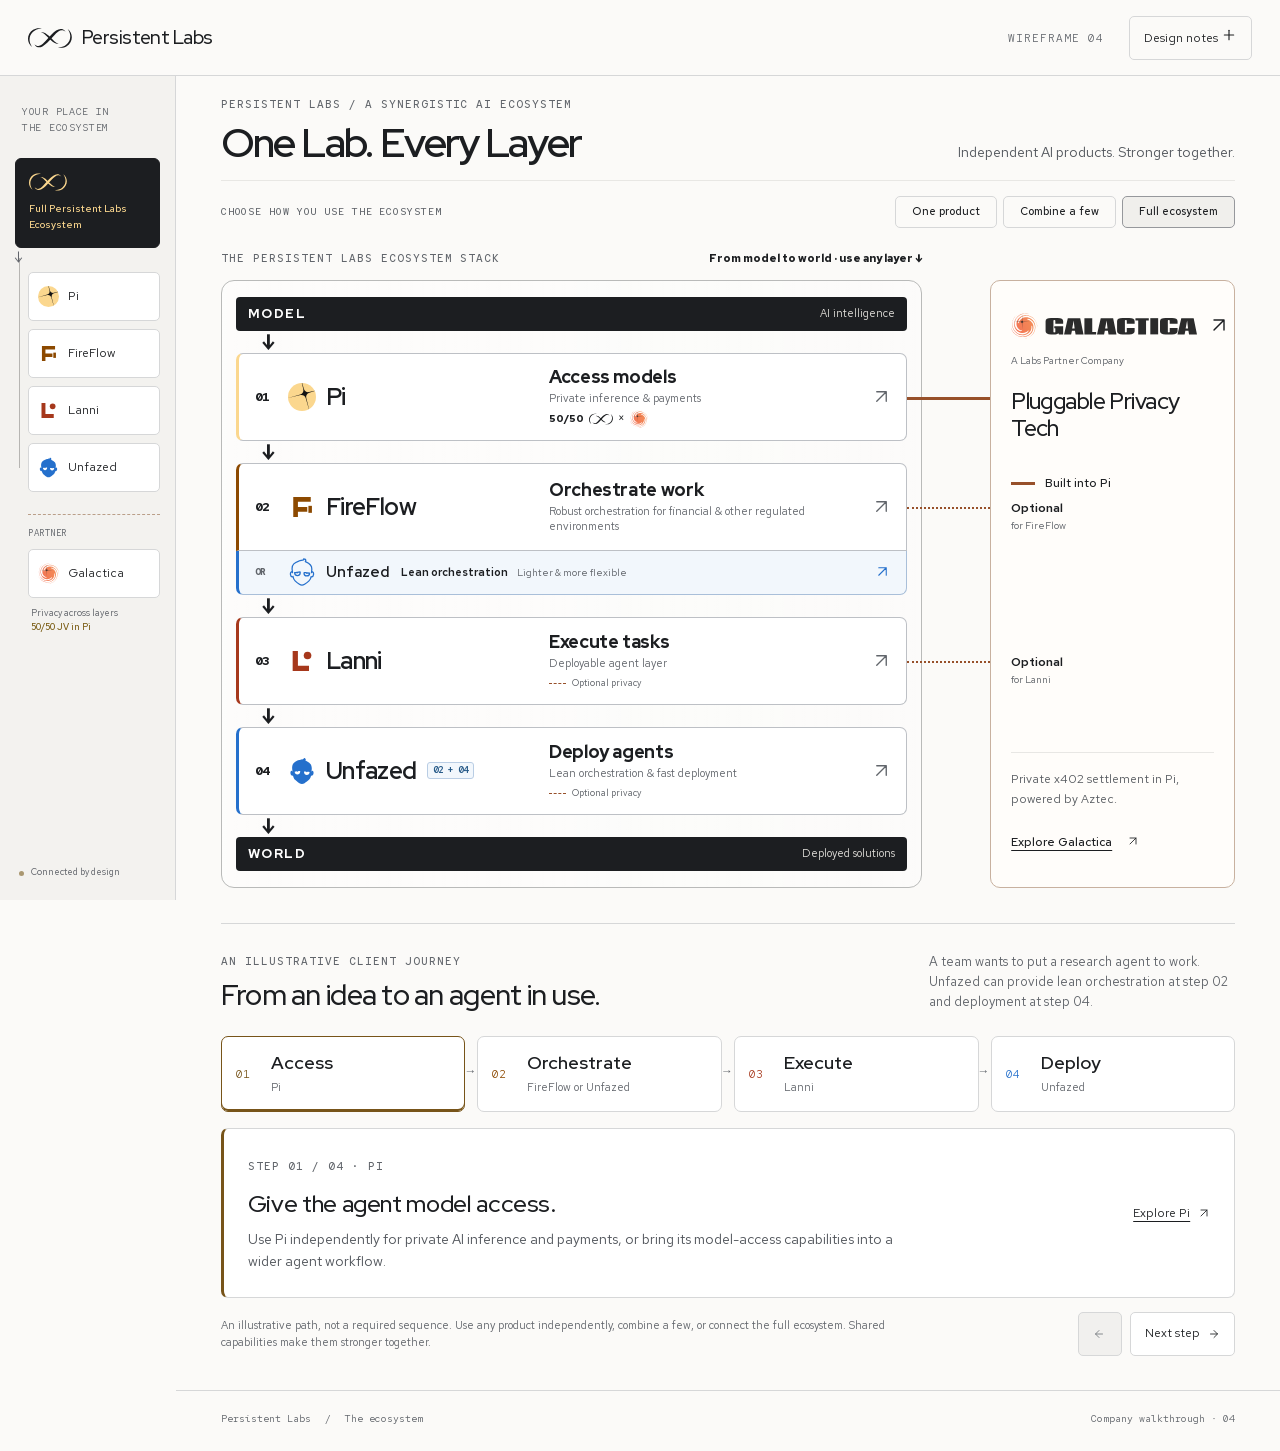
==== commit 4dd2e653: "Remove Wireframe 01 navigation links" ====
--- a/index.html
+++ b/index.html
@@ -1,6 +1,6 @@
 <!doctype html><html lang="en"><head><meta charset="utf-8"><meta name="viewport" content="width=device-width, initial-scale=1"><meta name="robots" content="noindex,nofollow"><meta name="color-scheme" content="light"><title>The ecosystem · Persistent Labs wireframe</title><link rel="preload" href="assets/fonts/red-hat-display-latin-variable.woff2" as="font" type="font/woff2" crossorigin><link rel="preload" href="assets/fonts/red-hat-text-latin-variable.woff2" as="font" type="font/woff2" crossorigin><link rel="stylesheet" href="site.css?v=3b632a0d47"><script src="app.js?v=ad7107fde1" defer></script></head>
     <body data-page="home"><a class="skip-link" href="#main">Skip to content</a><header class="topbar"><a class="company-logo" href="index.html" aria-label="Persistent Labs home"><svg class="pl-mark" aria-hidden="true" focusable="false" xmlns="http://www.w3.org/2000/svg" viewBox="0 0 47 21"><g fill="currentColor"><path d="M4.39736 20.0548C-1.94875 15.1978 -1.28266 5.82736 5.46964 1.67684C7.69121 0.311941 10.3883 -0.250189 12.9525 0.103068C13.5801 0.187772 14.1971 0.321567 14.7929 0.514077C13.5637 0.550654 12.348 0.665198 11.1622 0.944338C5.41959 2.16197 1.02265 7.51087 1.75419 13.4594C2.0006 15.8254 3.0623 18.0807 4.39736 20.0548Z"/><path d="M6.89844 17.0713C8.09585 18.1677 9.59743 19.1658 11.2184 19.0407C13.516 18.8578 15.5268 16.9106 17.1217 15.3609C21.6274 11.0842 30.0478 -1.45781 37.0571 1.18921C38.3604 1.68974 39.4144 2.73892 40.1074 3.88436C39.4086 3.34629 38.6781 2.87753 37.9138 2.58106C35.9617 1.79466 34.0819 2.46171 32.4552 3.60137C30.7678 4.78819 29.349 6.25705 27.9042 7.80002C25.5565 10.3315 23.3311 13.0017 20.8256 15.4379C19.195 17.0078 17.4519 18.5306 15.4045 19.5682C11.948 21.3479 8.72344 20.6193 6.8994 17.0713H6.89844Z"/><path d="M13.8281 4.46155C16.8525 3.89076 19.742 6.03917 21.8962 7.90364C24.0543 9.79986 25.9832 12.0224 28.0777 13.91C29.4706 15.142 30.949 16.2624 32.8857 16.686C29.8296 17.2548 26.9853 15.1719 24.7945 13.2891C22.6287 11.3967 20.7036 9.16554 18.6187 7.2645C17.2115 5.99971 15.7359 4.87833 13.8281 4.46155Z"/><path d="M42.4229 0.945841C48.769 5.80288 48.1029 15.1733 41.3506 19.3238C39.13 20.6887 36.4329 21.2509 33.8677 20.8967C33.2402 20.812 32.6232 20.6782 32.0273 20.4857C33.2565 20.4491 34.4722 20.3345 35.6581 20.0554C41.4016 18.8387 45.7986 13.4898 45.067 7.54125C44.8206 5.17529 43.7589 2.92004 42.4239 0.945841H42.4229Z"/></g></svg>
-<span>Persistent Labs</span></a><div class="review-controls"><button class="map-toggle" type="button" aria-expanded="false" aria-controls="mobile-map">Ecosystem <svg class="ui-icon" xmlns="http://www.w3.org/2000/svg" viewBox="0 0 24 24" width="16" height="16" fill="none" stroke="currentColor" stroke-width="1.7" stroke-linecap="round" stroke-linejoin="round" aria-hidden="true" focusable="false"><path d="M5 12h14"/><path class="icon-vertical" d="M12 5v14"/></svg></button><span class="version">Wireframe 04</span><a class="compare-link" href="v1/index.html">Compare 01</a><button class="notes-toggle" type="button" aria-pressed="false">Design notes <svg class="ui-icon" xmlns="http://www.w3.org/2000/svg" viewBox="0 0 24 24" width="16" height="16" fill="none" stroke="currentColor" stroke-width="1.7" stroke-linecap="round" stroke-linejoin="round" aria-hidden="true" focusable="false"><path d="M5 12h14"/><path class="icon-vertical" d="M12 5v14"/></svg></button></div></header>
+<span>Persistent Labs</span></a><div class="review-controls"><button class="map-toggle" type="button" aria-expanded="false" aria-controls="mobile-map">Ecosystem <svg class="ui-icon" xmlns="http://www.w3.org/2000/svg" viewBox="0 0 24 24" width="16" height="16" fill="none" stroke="currentColor" stroke-width="1.7" stroke-linecap="round" stroke-linejoin="round" aria-hidden="true" focusable="false"><path d="M5 12h14"/><path class="icon-vertical" d="M12 5v14"/></svg></button><span class="version">Wireframe 04</span><button class="notes-toggle" type="button" aria-pressed="false">Design notes <svg class="ui-icon" xmlns="http://www.w3.org/2000/svg" viewBox="0 0 24 24" width="16" height="16" fill="none" stroke="currentColor" stroke-width="1.7" stroke-linecap="round" stroke-linejoin="round" aria-hidden="true" focusable="false"><path d="M5 12h14"/><path class="icon-vertical" d="M12 5v14"/></svg></button></div></header>
     <aside class="rail"><nav aria-label="Ecosystem map"><p class="rail-caption">Your place in<br>the ecosystem</p>
     <a class="map-home" href="index.html" aria-label="Full Persistent Labs Ecosystem" title="Full Persistent Labs Ecosystem" aria-current="page"><svg class="pl-mark" aria-hidden="true" focusable="false" xmlns="http://www.w3.org/2000/svg" viewBox="0 0 47 21"><g fill="currentColor"><path d="M4.39736 20.0548C-1.94875 15.1978 -1.28266 5.82736 5.46964 1.67684C7.69121 0.311941 10.3883 -0.250189 12.9525 0.103068C13.5801 0.187772 14.1971 0.321567 14.7929 0.514077C13.5637 0.550654 12.348 0.665198 11.1622 0.944338C5.41959 2.16197 1.02265 7.51087 1.75419 13.4594C2.0006 15.8254 3.0623 18.0807 4.39736 20.0548Z"/><path d="M6.89844 17.0713C8.09585 18.1677 9.59743 19.1658 11.2184 19.0407C13.516 18.8578 15.5268 16.9106 17.1217 15.3609C21.6274 11.0842 30.0478 -1.45781 37.0571 1.18921C38.3604 1.68974 39.4144 2.73892 40.1074 3.88436C39.4086 3.34629 38.6781 2.87753 37.9138 2.58106C35.9617 1.79466 34.0819 2.46171 32.4552 3.60137C30.7678 4.78819 29.349 6.25705 27.9042 7.80002C25.5565 10.3315 23.3311 13.0017 20.8256 15.4379C19.195 17.0078 17.4519 18.5306 15.4045 19.5682C11.948 21.3479 8.72344 20.6193 6.8994 17.0713H6.89844Z"/><path d="M13.8281 4.46155C16.8525 3.89076 19.742 6.03917 21.8962 7.90364C24.0543 9.79986 25.9832 12.0224 28.0777 13.91C29.4706 15.142 30.949 16.2624 32.8857 16.686C29.8296 17.2548 26.9853 15.1719 24.7945 13.2891C22.6287 11.3967 20.7036 9.16554 18.6187 7.2645C17.2115 5.99971 15.7359 4.87833 13.8281 4.46155Z"/><path d="M42.4229 0.945841C48.769 5.80288 48.1029 15.1733 41.3506 19.3238C39.13 20.6887 36.4329 21.2509 33.8677 20.8967C33.2402 20.812 32.6232 20.6782 32.0273 20.4857C33.2565 20.4491 34.4722 20.3345 35.6581 20.0554C41.4016 18.8387 45.7986 13.4898 45.067 7.54125C44.8206 5.17529 43.7589 2.92004 42.4239 0.945841H42.4229Z"/></g></svg>
 <span>Full Persistent Labs<br>Ecosystem</span></a>
@@ -44,4 +44,4 @@
 </svg>
 <strong>Unfazed</strong><span class="dual-role" aria-label="Unfazed also offers orchestration at layer 02">02 + 04</span></div><div class="block-purpose"><strong>Deploy<span class="stage-object"> agents</span></strong><span>Lean orchestration &amp; fast deployment</span></div><span class="block-privacy">Optional privacy</span><span class="block-arrow" aria-hidden="true"><svg class="ui-icon" xmlns="http://www.w3.org/2000/svg" viewBox="0 0 24 24" width="16" height="16" fill="none" stroke="currentColor" stroke-width="1.7" stroke-linecap="round" stroke-linejoin="round" aria-hidden="true" focusable="false"><path d="M6 18 18 6M6 6h12v12"/></svg></span><span class="selection-label">Included</span></a></div><div class="flow-boundary flow-destination"><strong>WORLD</strong><span>Deployed solutions</span></div></div>
     <div class="partner-column"><article class="partner-block"><a href="galactica.html" class="partner-title" aria-label="Explore Galactica partner company"><img class="gal-mark" src="assets/galactica-original.svg" width="269" height="38" alt="Galactica" decoding="async"><span class="mobile-partner-brand"><img class="mark" src="assets/galactica-symbol.svg" width="38" height="38" alt="" aria-hidden="true" decoding="async"><strong>Galactica</strong></span><span class="partner-arrow" aria-hidden="true"><svg class="ui-icon" xmlns="http://www.w3.org/2000/svg" viewBox="0 0 24 24" width="16" height="16" fill="none" stroke="currentColor" stroke-width="1.7" stroke-linecap="round" stroke-linejoin="round" aria-hidden="true" focusable="false"><path d="M6 18 18 6M6 6h12v12"/></svg></span></a><p class="partner-endorsement">A Labs Partner Company</p><h2>Pluggable Privacy Tech</h2><div class="relationship inherent"><span class="line-sample" aria-hidden="true"></span><span><b>Built into Pi</b></span></div><div class="partner-option partner-option-fireflow"><b>Optional</b><small>for FireFlow</small></div><div class="partner-option partner-option-lanni"><b>Optional</b><small>for Lanni</small></div><p class="settlement"><span class="desktop-copy">Private x402 settlement in Pi, powered by Aztec.</span><span class="mobile-copy">Pi settlement<br>Private x402 · Aztec</span></p><a href="galactica.html" class="text-link"><span class="desktop-copy">Explore Galactica</span><span class="mobile-copy">Explore</span> <span aria-hidden="true"><svg class="ui-icon" xmlns="http://www.w3.org/2000/svg" viewBox="0 0 24 24" width="16" height="16" fill="none" stroke="currentColor" stroke-width="1.7" stroke-linecap="round" stroke-linejoin="round" aria-hidden="true" focusable="false"><path d="M6 18 18 6M6 6h12v12"/></svg></span></a></article></div>
-    </section><section class="journey" aria-labelledby="journey-title"><div class="journey-intro"><div><p class="eyebrow">An illustrative client journey</p><h2 id="journey-title">From an idea to an agent in use.</h2></div><p>A team wants to put a research agent to work. Unfazed can provide lean orchestration at step 02 and deployment at step 04.</p></div><div class="journey-steps" role="group" aria-label="Walk through the stack"><button type="button" class="journey-step pi" data-step="0" aria-pressed="true" aria-controls="journey-detail"><span>01</span><strong>Access</strong><small>Pi</small></button><button type="button" class="journey-step fireflow" data-step="1" aria-pressed="false" aria-controls="journey-detail"><span>02</span><strong>Orchestrate</strong><small>FireFlow or Unfazed</small></button><button type="button" class="journey-step lanni" data-step="2" aria-pressed="false" aria-controls="journey-detail"><span>03</span><strong>Execute</strong><small>Lanni</small></button><button type="button" class="journey-step unfazed" data-step="3" aria-pressed="false" aria-controls="journey-detail"><span>04</span><strong>Deploy</strong><small>Unfazed</small></button></div><div id="journey-detail" class="journey-detail pi" aria-live="polite" aria-atomic="true"><div><span class="journey-count eyebrow">Step 01 / 04 · Pi</span><h3 class="journey-title">Give the agent model access.</h3><p class="journey-copy">Use Pi independently for private AI inference and payments, or bring its model-access capabilities into a wider agent workflow.</p></div><div class="journey-links"><a class="journey-link" href="pi.html"><span class="journey-link-label">Explore Pi</span> <svg class="ui-icon" xmlns="http://www.w3.org/2000/svg" viewBox="0 0 24 24" width="16" height="16" fill="none" stroke="currentColor" stroke-width="1.7" stroke-linecap="round" stroke-linejoin="round" aria-hidden="true" focusable="false"><path d="M6 18 18 6M6 6h12v12"/></svg></a><a class="journey-link journey-alternative-link" href="unfazed.html" hidden><span class="journey-link-label">Explore Unfazed</span> <svg class="ui-icon" xmlns="http://www.w3.org/2000/svg" viewBox="0 0 24 24" width="16" height="16" fill="none" stroke="currentColor" stroke-width="1.7" stroke-linecap="round" stroke-linejoin="round" aria-hidden="true" focusable="false"><path d="M6 18 18 6M6 6h12v12"/></svg></a></div></div><div class="journey-footer"><p>An illustrative path, not a required sequence. Use any product independently, combine a few, or connect the full ecosystem. Shared capabilities make them stronger together.</p><div><button type="button" class="journey-prev" disabled aria-label="Previous journey step"><svg class="ui-icon" xmlns="http://www.w3.org/2000/svg" viewBox="0 0 24 24" width="16" height="16" fill="none" stroke="currentColor" stroke-width="1.7" stroke-linecap="round" stroke-linejoin="round" aria-hidden="true" focusable="false"><path d="M19 12H5m7-7-7 7 7 7"/></svg></button><button type="button" class="journey-next" aria-label="Next journey step"><span class="journey-next-label">Next step</span> <svg class="ui-icon" xmlns="http://www.w3.org/2000/svg" viewBox="0 0 24 24" width="16" height="16" fill="none" stroke="currentColor" stroke-width="1.7" stroke-linecap="round" stroke-linejoin="round" aria-hidden="true" focusable="false"><path d="M5 12h14m-7-7 7 7-7 7"/></svg></button></div></div></section><aside class="review-notes" hidden><span class="eyebrow">Design note</span><p>Read the stack from model to world, top to bottom on every screen: Pi → FireFlow → Lanni → Unfazed. Layer 02 offers FireFlow or the attached Unfazed alternative for lighter orchestration; Unfazed also retains the final deployment role at layer 04. This is a choice within one stage, not a fifth sequential layer. Bold stage labels and downward arrows explain the offering; every product can be adopted independently, in selected combinations, or as a full ecosystem. The products share and build on one another’s capabilities; internal use of a sibling product does not mean customers must separately adopt every product. Dotted connections mean optional Galactica privacy. The solid Pi connection means inherent privacy. The 50/50 label describes Pi’s joint venture, not ownership of the other products. The presets are illustrative combinations, not commercial bundles or dependency guarantees. The journey is a proposed narrative, not a customer case study or live execution. All four blocks and the separate Galactica block open their own pages.</p></aside></main><footer class="page-footer"><span>Persistent Labs <span class="footer-divider">/</span> The ecosystem</span><span>Company walkthrough · 04 <a href="v1/index.html">View Wireframe 01 <svg class="ui-icon" xmlns="http://www.w3.org/2000/svg" viewBox="0 0 24 24" width="16" height="16" fill="none" stroke="currentColor" stroke-width="1.7" stroke-linecap="round" stroke-linejoin="round" aria-hidden="true" focusable="false"><path d="M6 18 18 6M6 6h12v12"/></svg></a></span></footer></div><script type="application/json" id="interaction-content">{"combinations": {"access": {"layers": ["pi"], "summary": "One-product example: Pi. Each Persistent Labs product can also be used independently."}, "agents": {"layers": ["fireflow", "lanni"], "summary": "Selected-products example: FireFlow + Lanni. Combine the capabilities you need; the rest of the ecosystem is optional."}, "full": {"layers": ["pi", "fireflow", "lanni", "unfazed"], "summary": "Full-ecosystem example: Pi + FireFlow + Lanni + Unfazed. Independent products, with shared capabilities that work together."}}, "journey": [{"id": "pi", "title": "Give the agent model access.", "copy": "Use Pi independently for private AI inference and payments, or bring its model-access capabilities into a wider agent workflow."}, {"id": "fireflow", "title": "Choose the right orchestration.", "copy": "Choose FireFlow for robust orchestration in financial and other regulated environments, or Unfazed for lighter, more flexible orchestration. Unfazed also provides deployment at step 04.", "label": "FireFlow or Unfazed", "linkLabel": "FireFlow", "alternative": {"id": "unfazed", "name": "Unfazed"}}, {"id": "lanni", "title": "Turn the task into action.", "copy": "Use Lanni as a standalone agent product. Its built-in FireFlow orchestration shows how ecosystem products build on one another’s capabilities without requiring customers to adopt the full ecosystem."}, {"id": "unfazed", "title": "Deploy with Unfazed.", "copy": "Unfazed turns a deployable agent into a deployed solution. It serves two roles in this journey: optional lean orchestration at step 02 and fast deployment here at step 04."}]}</script></body></html>+    </section><section class="journey" aria-labelledby="journey-title"><div class="journey-intro"><div><p class="eyebrow">An illustrative client journey</p><h2 id="journey-title">From an idea to an agent in use.</h2></div><p>A team wants to put a research agent to work. Unfazed can provide lean orchestration at step 02 and deployment at step 04.</p></div><div class="journey-steps" role="group" aria-label="Walk through the stack"><button type="button" class="journey-step pi" data-step="0" aria-pressed="true" aria-controls="journey-detail"><span>01</span><strong>Access</strong><small>Pi</small></button><button type="button" class="journey-step fireflow" data-step="1" aria-pressed="false" aria-controls="journey-detail"><span>02</span><strong>Orchestrate</strong><small>FireFlow or Unfazed</small></button><button type="button" class="journey-step lanni" data-step="2" aria-pressed="false" aria-controls="journey-detail"><span>03</span><strong>Execute</strong><small>Lanni</small></button><button type="button" class="journey-step unfazed" data-step="3" aria-pressed="false" aria-controls="journey-detail"><span>04</span><strong>Deploy</strong><small>Unfazed</small></button></div><div id="journey-detail" class="journey-detail pi" aria-live="polite" aria-atomic="true"><div><span class="journey-count eyebrow">Step 01 / 04 · Pi</span><h3 class="journey-title">Give the agent model access.</h3><p class="journey-copy">Use Pi independently for private AI inference and payments, or bring its model-access capabilities into a wider agent workflow.</p></div><div class="journey-links"><a class="journey-link" href="pi.html"><span class="journey-link-label">Explore Pi</span> <svg class="ui-icon" xmlns="http://www.w3.org/2000/svg" viewBox="0 0 24 24" width="16" height="16" fill="none" stroke="currentColor" stroke-width="1.7" stroke-linecap="round" stroke-linejoin="round" aria-hidden="true" focusable="false"><path d="M6 18 18 6M6 6h12v12"/></svg></a><a class="journey-link journey-alternative-link" href="unfazed.html" hidden><span class="journey-link-label">Explore Unfazed</span> <svg class="ui-icon" xmlns="http://www.w3.org/2000/svg" viewBox="0 0 24 24" width="16" height="16" fill="none" stroke="currentColor" stroke-width="1.7" stroke-linecap="round" stroke-linejoin="round" aria-hidden="true" focusable="false"><path d="M6 18 18 6M6 6h12v12"/></svg></a></div></div><div class="journey-footer"><p>An illustrative path, not a required sequence. Use any product independently, combine a few, or connect the full ecosystem. Shared capabilities make them stronger together.</p><div><button type="button" class="journey-prev" disabled aria-label="Previous journey step"><svg class="ui-icon" xmlns="http://www.w3.org/2000/svg" viewBox="0 0 24 24" width="16" height="16" fill="none" stroke="currentColor" stroke-width="1.7" stroke-linecap="round" stroke-linejoin="round" aria-hidden="true" focusable="false"><path d="M19 12H5m7-7-7 7 7 7"/></svg></button><button type="button" class="journey-next" aria-label="Next journey step"><span class="journey-next-label">Next step</span> <svg class="ui-icon" xmlns="http://www.w3.org/2000/svg" viewBox="0 0 24 24" width="16" height="16" fill="none" stroke="currentColor" stroke-width="1.7" stroke-linecap="round" stroke-linejoin="round" aria-hidden="true" focusable="false"><path d="M5 12h14m-7-7 7 7-7 7"/></svg></button></div></div></section><aside class="review-notes" hidden><span class="eyebrow">Design note</span><p>Read the stack from model to world, top to bottom on every screen: Pi → FireFlow → Lanni → Unfazed. Layer 02 offers FireFlow or the attached Unfazed alternative for lighter orchestration; Unfazed also retains the final deployment role at layer 04. This is a choice within one stage, not a fifth sequential layer. Bold stage labels and downward arrows explain the offering; every product can be adopted independently, in selected combinations, or as a full ecosystem. The products share and build on one another’s capabilities; internal use of a sibling product does not mean customers must separately adopt every product. Dotted connections mean optional Galactica privacy. The solid Pi connection means inherent privacy. The 50/50 label describes Pi’s joint venture, not ownership of the other products. The presets are illustrative combinations, not commercial bundles or dependency guarantees. The journey is a proposed narrative, not a customer case study or live execution. All four blocks and the separate Galactica block open their own pages.</p></aside></main><footer class="page-footer"><span>Persistent Labs <span class="footer-divider">/</span> The ecosystem</span><span>Company walkthrough · 04</span></footer></div><script type="application/json" id="interaction-content">{"combinations": {"access": {"layers": ["pi"], "summary": "One-product example: Pi. Each Persistent Labs product can also be used independently."}, "agents": {"layers": ["fireflow", "lanni"], "summary": "Selected-products example: FireFlow + Lanni. Combine the capabilities you need; the rest of the ecosystem is optional."}, "full": {"layers": ["pi", "fireflow", "lanni", "unfazed"], "summary": "Full-ecosystem example: Pi + FireFlow + Lanni + Unfazed. Independent products, with shared capabilities that work together."}}, "journey": [{"id": "pi", "title": "Give the agent model access.", "copy": "Use Pi independently for private AI inference and payments, or bring its model-access capabilities into a wider agent workflow."}, {"id": "fireflow", "title": "Choose the right orchestration.", "copy": "Choose FireFlow for robust orchestration in financial and other regulated environments, or Unfazed for lighter, more flexible orchestration. Unfazed also provides deployment at step 04.", "label": "FireFlow or Unfazed", "linkLabel": "FireFlow", "alternative": {"id": "unfazed", "name": "Unfazed"}}, {"id": "lanni", "title": "Turn the task into action.", "copy": "Use Lanni as a standalone agent product. Its built-in FireFlow orchestration shows how ecosystem products build on one another’s capabilities without requiring customers to adopt the full ecosystem."}, {"id": "unfazed", "title": "Deploy with Unfazed.", "copy": "Unfazed turns a deployable agent into a deployed solution. It serves two roles in this journey: optional lean orchestration at step 02 and fast deployment here at step 04."}]}</script></body></html>
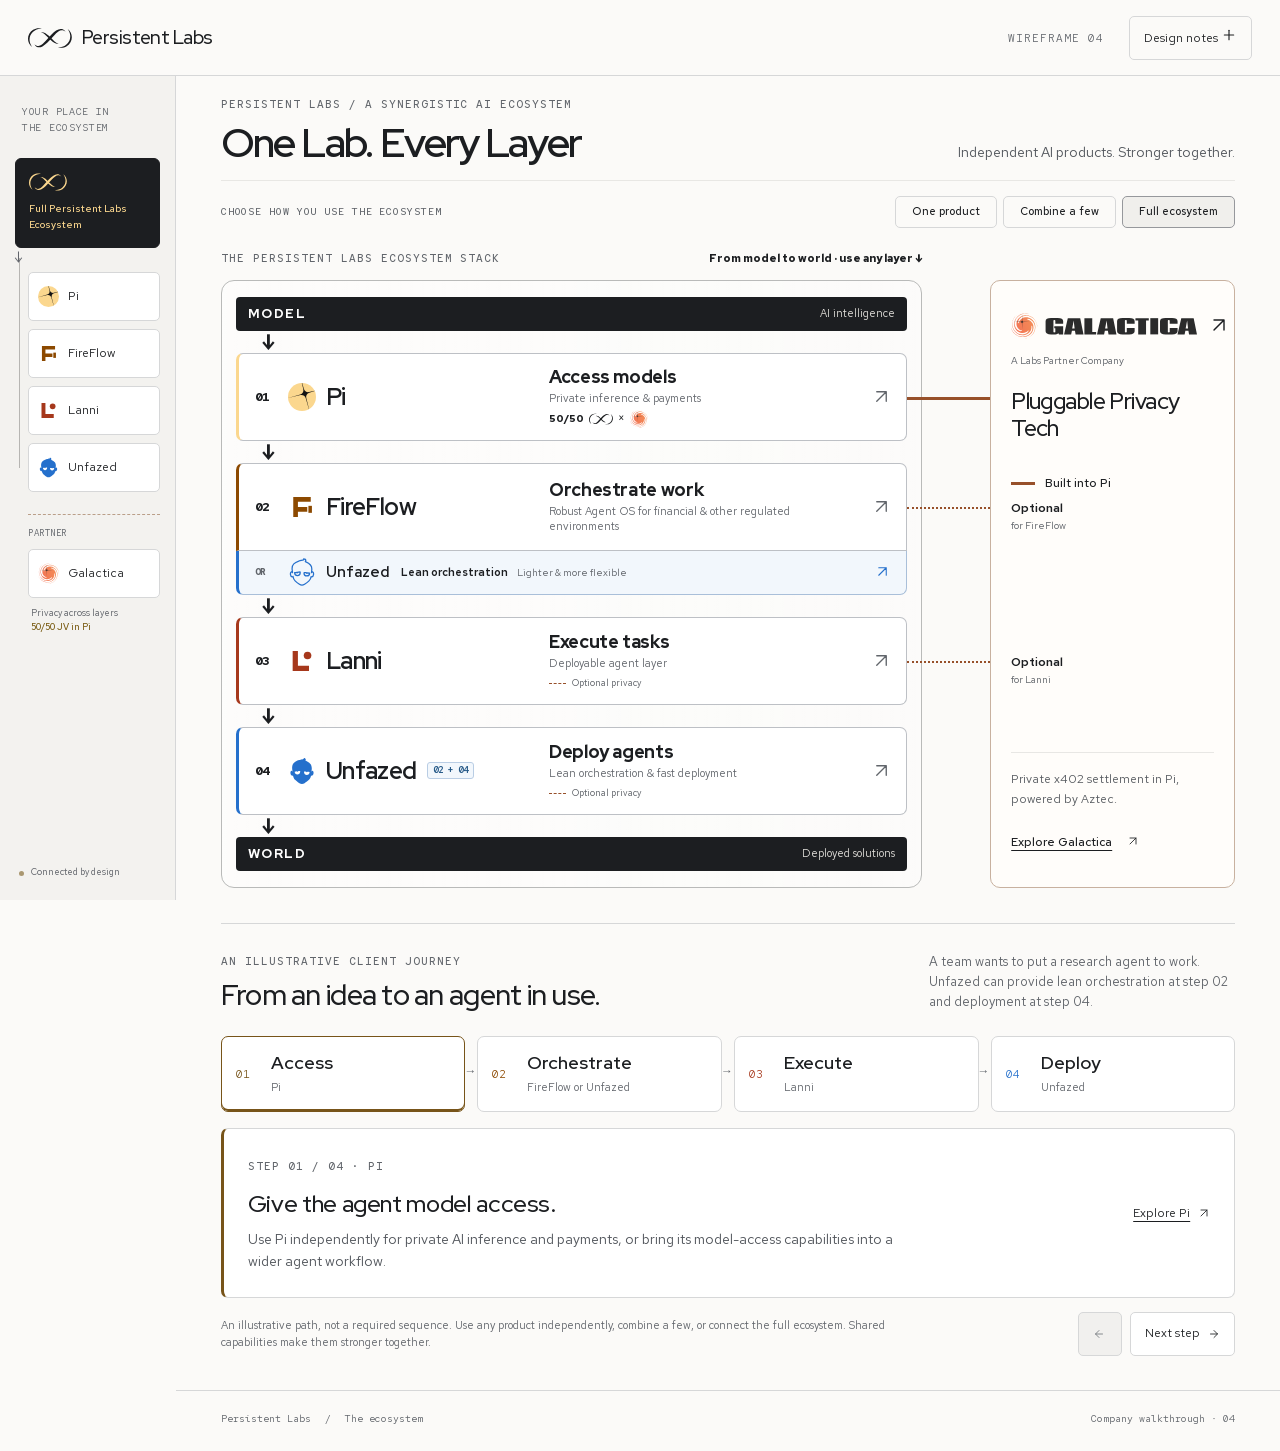
==== commit ba6487b0: "Fix index.html file" ====
--- a/index.html
+++ b/index.html
@@ -4,7 +4,7 @@
     <aside class="rail"><nav aria-label="Ecosystem map"><p class="rail-caption">Your place in<br>the ecosystem</p>
     <a class="map-home" href="index.html" aria-label="Full Persistent Labs Ecosystem" title="Full Persistent Labs Ecosystem" aria-current="page"><svg class="pl-mark" aria-hidden="true" focusable="false" xmlns="http://www.w3.org/2000/svg" viewBox="0 0 47 21"><g fill="currentColor"><path d="M4.39736 20.0548C-1.94875 15.1978 -1.28266 5.82736 5.46964 1.67684C7.69121 0.311941 10.3883 -0.250189 12.9525 0.103068C13.5801 0.187772 14.1971 0.321567 14.7929 0.514077C13.5637 0.550654 12.348 0.665198 11.1622 0.944338C5.41959 2.16197 1.02265 7.51087 1.75419 13.4594C2.0006 15.8254 3.0623 18.0807 4.39736 20.0548Z"/><path d="M6.89844 17.0713C8.09585 18.1677 9.59743 19.1658 11.2184 19.0407C13.516 18.8578 15.5268 16.9106 17.1217 15.3609C21.6274 11.0842 30.0478 -1.45781 37.0571 1.18921C38.3604 1.68974 39.4144 2.73892 40.1074 3.88436C39.4086 3.34629 38.6781 2.87753 37.9138 2.58106C35.9617 1.79466 34.0819 2.46171 32.4552 3.60137C30.7678 4.78819 29.349 6.25705 27.9042 7.80002C25.5565 10.3315 23.3311 13.0017 20.8256 15.4379C19.195 17.0078 17.4519 18.5306 15.4045 19.5682C11.948 21.3479 8.72344 20.6193 6.8994 17.0713H6.89844Z"/><path d="M13.8281 4.46155C16.8525 3.89076 19.742 6.03917 21.8962 7.90364C24.0543 9.79986 25.9832 12.0224 28.0777 13.91C29.4706 15.142 30.949 16.2624 32.8857 16.686C29.8296 17.2548 26.9853 15.1719 24.7945 13.2891C22.6287 11.3967 20.7036 9.16554 18.6187 7.2645C17.2115 5.99971 15.7359 4.87833 13.8281 4.46155Z"/><path d="M42.4229 0.945841C48.769 5.80288 48.1029 15.1733 41.3506 19.3238C39.13 20.6887 36.4329 21.2509 33.8677 20.8967C33.2402 20.812 32.6232 20.6782 32.0273 20.4857C33.2565 20.4491 34.4722 20.3345 35.6581 20.0554C41.4016 18.8387 45.7986 13.4898 45.067 7.54125C44.8206 5.17529 43.7589 2.92004 42.4239 0.945841H42.4229Z"/></g></svg>
 <span>Full Persistent Labs<br>Ecosystem</span></a>
-    <div class="mini-stack"><div class="mini-axis" aria-hidden="true">↓</div><a class="map-node pi" href="pi.html" aria-label="Pi — Private inference & payments" title="Pi — Private inference & payments"><img class="mark" src="assets/pi-symbol.svg" width="38" height="38" alt="" aria-hidden="true" decoding="async"><span>Pi</span><i aria-hidden="true"></i></a><a class="map-node fireflow" href="fireflow.html" aria-label="FireFlow — Full orchestration stack" title="FireFlow — Full orchestration stack"><svg class="mark" aria-hidden="true" focusable="false" xmlns="http://www.w3.org/2000/svg" viewBox="0 0 96 96" fill="currentColor"><path d="M18 14h60v16H34v18h32v16H34v18H18z"/><path d="M70 44h12v24H70z"/></svg>
+    <div class="mini-stack"><div class="mini-axis" aria-hidden="true">↓</div><a class="map-node pi" href="pi.html" aria-label="Pi — Private inference & payments" title="Pi — Private inference & payments"><img class="mark" src="assets/pi-symbol.svg" width="38" height="38" alt="" aria-hidden="true" decoding="async"><span>Pi</span><i aria-hidden="true"></i></a><a class="map-node fireflow" href="fireflow.html" aria-label="FireFlow — Agent OS" title="FireFlow — Agent OS"><svg class="mark" aria-hidden="true" focusable="false" xmlns="http://www.w3.org/2000/svg" viewBox="0 0 96 96" fill="currentColor"><path d="M18 14h60v16H34v18h32v16H34v18H18z"/><path d="M70 44h12v24H70z"/></svg>
 <span>FireFlow</span><i aria-hidden="true"></i></a><a class="map-node lanni" href="lanni.html" aria-label="Lanni — Deployable agent layer" title="Lanni — Deployable agent layer"><svg class="mark" aria-hidden="true" focusable="false" xmlns="http://www.w3.org/2000/svg" viewBox="0 0 96 96" fill="currentColor"><path d="M16 14h18v50h38v18H16z"/><circle cx="67" cy="29" r="13"/></svg>
 <span>Lanni</span><i aria-hidden="true"></i></a><a class="map-node unfazed" href="unfazed.html" aria-label="Unfazed — Lean orchestration & deployment" title="Unfazed — Lean orchestration & deployment"><svg class="mark" aria-hidden="true" focusable="false" xmlns="http://www.w3.org/2000/svg" viewBox="0 0 1024 1024">
   
@@ -23,13 +23,13 @@
     <path class="mark" d="M51.151 47.186c-4.211 0-7.624-3.413-7.624-7.624 0-.591.074-1.165.201-1.717 2.017.124 4.029.265 6.034.435-.019.091-.029.185-.029.282 0 .783.635 1.417 1.417 1.417.783 0 1.418-.634 1.418-1.417 0-.008-.002-.016-.003-.024 2.071.198 4.135.417 6.191.663.006.12.018.239.018.361 0 4.211-3.413 7.624-7.623 7.624ZM25.454 46.013c-4.211 0-7.624-3.413-7.624-7.624 0-.041.006-.081.006-.121 1.992-.321 3.991-.623 5.999-.901 0 .008-.002.014-.002.022 0 .783.634 1.417 1.417 1.417s1.417-.634 1.417-1.417c0-.136-.025-.265-.061-.389 2.049-.262 4.106-.501 6.17-.719.192.67.301 1.376.301 2.108 0 4.211-3.413 7.624-7.623 7.624ZM66.95 36.039c-1.069-.15-2.16.685-3.006 2.119l.727-7.239c.467-4.654-1.146-10.792-3.585-13.64-2.44-2.848-7.947-6.699-12.239-8.558l-1.725-.748c.767-.785 1.219-1.745 1.219-2.786 0-2.646-2.2-4.386-5.902-4.386 3.18 3.18-7.108 3.566-12.417 5.525-6.772 2.499-10.095 3.588-14.46 7.953s-4.97 11.977-4.405 16.62l.891 7.326c-.851-1.473-1.959-2.339-3.044-2.186-1.902.267-3.013 3.557-2.48 7.348.532 3.79 3.498 6.507 5.401 6.24.661-.093 1.103-.541 1.381-1.237.763 4.487 3.27 9.821 5.802 12.212 2.696 2.546 8.01 6.78 11.809 9.409 3.799 2.63 10.084 2.647 13.967.039l.116-.078c3.883-2.609 9.331-6.825 12.107-9.37 2.534-2.323 4.96-7.428 5.721-11.84.278.48.668.79 1.202.865 1.903.267 4.868-2.45 5.401-6.24.533-3.791-.578-7.081-2.481-7.348Z"/>
   </g>
 </svg>
-<span>Unfazed</span></a><a class="mobile-node galactica" href="galactica.html" aria-label="Galactica — separate partner"><img class="mark" src="assets/galactica-symbol.svg" width="38" height="38" alt="" aria-hidden="true" decoding="async"><span>Galactica</span></a></nav><div id="map-details" class="map-details"><nav aria-label="Ecosystem roles"><a class="pi" href="pi.html"><b>01 · Access</b><span>Pi — Private inference & payments</span></a><a class="fireflow" href="fireflow.html"><b>02 · Orchestrate</b><span>FireFlow — Full orchestration stack</span></a><a class="lanni" href="lanni.html"><b>03 · Execute</b><span>Lanni — Deployable agent layer</span></a><a class="unfazed" href="unfazed.html"><b>04 · Deploy</b><span>Unfazed — Lean orchestration & deployment</span></a></nav><a href="galactica.html" class="mobile-partner-detail"><b>Galactica · separate partner</b><span>Optional privacy across the stack. Built into Pi, a 50/50 joint venture with Persistent Labs.</span></a><button class="notes-toggle" type="button" aria-pressed="false">Design notes <svg class="ui-icon" xmlns="http://www.w3.org/2000/svg" viewBox="0 0 24 24" width="16" height="16" fill="none" stroke="currentColor" stroke-width="1.7" stroke-linecap="round" stroke-linejoin="round" aria-hidden="true" focusable="false"><path d="M5 12h14"/><path class="icon-vertical" d="M12 5v14"/></svg></button></div></div><div class="page-shell"><main id="main" tabindex="-1"><section class="home-intro"><div><p class="eyebrow">Persistent Labs / A synergistic AI ecosystem</p><h1>One Lab. Every Layer</h1></div><div class="intro-copy"><p>Independent AI products. Stronger together.</p></div></section>
+<span>Unfazed</span></a><a class="mobile-node galactica" href="galactica.html" aria-label="Galactica — separate partner"><img class="mark" src="assets/galactica-symbol.svg" width="38" height="38" alt="" aria-hidden="true" decoding="async"><span>Galactica</span></a></nav><div id="map-details" class="map-details"><nav aria-label="Ecosystem roles"><a class="pi" href="pi.html"><b>01 · Access</b><span>Pi — Private inference & payments</span></a><a class="fireflow" href="fireflow.html"><b>02 · Orchestrate</b><span>FireFlow — Agent OS</span></a><a class="lanni" href="lanni.html"><b>03 · Execute</b><span>Lanni — Deployable agent layer</span></a><a class="unfazed" href="unfazed.html"><b>04 · Deploy</b><span>Unfazed — Lean orchestration & deployment</span></a></nav><a href="galactica.html" class="mobile-partner-detail"><b>Galactica · separate partner</b><span>Optional privacy across the stack. Built into Pi, a 50/50 joint venture with Persistent Labs.</span></a><button class="notes-toggle" type="button" aria-pressed="false">Design notes <svg class="ui-icon" xmlns="http://www.w3.org/2000/svg" viewBox="0 0 24 24" width="16" height="16" fill="none" stroke="currentColor" stroke-width="1.7" stroke-linecap="round" stroke-linejoin="round" aria-hidden="true" focusable="false"><path d="M5 12h14"/><path class="icon-vertical" d="M12 5v14"/></svg></button></div></div><div class="page-shell"><main id="main" tabindex="-1"><section class="home-intro"><div><p class="eyebrow">Persistent Labs / A synergistic AI ecosystem</p><h1>One Lab. Every Layer</h1></div><div class="intro-copy"><p>Independent AI products. Stronger together.</p></div></section>
     <section class="stack-selector" aria-label="Example product combinations"><div class="selector-top"><span class="eyebrow">Choose how you use the ecosystem</span><div class="preset-buttons" role="group" aria-label="Stack combinations"><button type="button" data-preset="access" aria-pressed="false" title="Example: Pi on its own">One product</button><button type="button" data-preset="agents" aria-pressed="false" title="Example: FireFlow and Lanni together">Combine a few</button><button type="button" data-preset="full" aria-pressed="true" title="Example: all four products together">Full ecosystem</button></div></div><p class="selection-summary" role="status" aria-live="polite"></p></section>
     <section class="ecosystem" aria-label="From model to world: Pi, FireFlow, Lanni, Unfazed. Four independent products: use one, combine selected products, or use the full ecosystem. Their shared capabilities work together. At layer 02, choose FireFlow or lighter Unfazed orchestration. Unfazed also remains at layer 04 for deployment. Galactica is a separate privacy partner.">
     <div class="stack-heading"><span class="eyebrow">The Persistent Labs Ecosystem Stack</span><span class="axis-label">From model to world · use any layer ↓</span></div>
     <div class="stack-frame"><div class="flow-boundary flow-source"><strong>MODEL</strong><span>AI intelligence</span></div><div class="stack-layer pi-layer"><a class="stack-block pi is-selected" data-layer="pi" href="pi.html" aria-label="Explore Pi — Access — Private inference &amp; payments — Privacy built in — 50/50 joint venture: Persistent Labs and Galactica"><span class="block-number">01</span><div class="block-brand"><img class="mark" src="assets/pi-symbol.svg" width="38" height="38" alt="" aria-hidden="true" decoding="async"><strong>Pi</strong></div><div class="block-purpose"><strong>Access<span class="stage-object"> models</span></strong><span>Private inference &amp; payments</span></div><span class="pi-joint-venture" aria-label="50/50 joint venture: Persistent Labs and Galactica" title="50/50 Persistent Labs × Galactica"><strong>50/50</strong><svg class="ownership-labs" aria-hidden="true" focusable="false" xmlns="http://www.w3.org/2000/svg" viewBox="0 0 47 21"><g fill="currentColor"><path d="M4.39736 20.0548C-1.94875 15.1978 -1.28266 5.82736 5.46964 1.67684C7.69121 0.311941 10.3883 -0.250189 12.9525 0.103068C13.5801 0.187772 14.1971 0.321567 14.7929 0.514077C13.5637 0.550654 12.348 0.665198 11.1622 0.944338C5.41959 2.16197 1.02265 7.51087 1.75419 13.4594C2.0006 15.8254 3.0623 18.0807 4.39736 20.0548Z"/><path d="M6.89844 17.0713C8.09585 18.1677 9.59743 19.1658 11.2184 19.0407C13.516 18.8578 15.5268 16.9106 17.1217 15.3609C21.6274 11.0842 30.0478 -1.45781 37.0571 1.18921C38.3604 1.68974 39.4144 2.73892 40.1074 3.88436C39.4086 3.34629 38.6781 2.87753 37.9138 2.58106C35.9617 1.79466 34.0819 2.46171 32.4552 3.60137C30.7678 4.78819 29.349 6.25705 27.9042 7.80002C25.5565 10.3315 23.3311 13.0017 20.8256 15.4379C19.195 17.0078 17.4519 18.5306 15.4045 19.5682C11.948 21.3479 8.72344 20.6193 6.8994 17.0713H6.89844Z"/><path d="M13.8281 4.46155C16.8525 3.89076 19.742 6.03917 21.8962 7.90364C24.0543 9.79986 25.9832 12.0224 28.0777 13.91C29.4706 15.142 30.949 16.2624 32.8857 16.686C29.8296 17.2548 26.9853 15.1719 24.7945 13.2891C22.6287 11.3967 20.7036 9.16554 18.6187 7.2645C17.2115 5.99971 15.7359 4.87833 13.8281 4.46155Z"/><path d="M42.4229 0.945841C48.769 5.80288 48.1029 15.1733 41.3506 19.3238C39.13 20.6887 36.4329 21.2509 33.8677 20.8967C33.2402 20.812 32.6232 20.6782 32.0273 20.4857C33.2565 20.4491 34.4722 20.3345 35.6581 20.0554C41.4016 18.8387 45.7986 13.4898 45.067 7.54125C44.8206 5.17529 43.7589 2.92004 42.4239 0.945841H42.4229Z"/></g></svg>
-<span aria-hidden="true">×</span><img class="ownership-galactica" src="assets/galactica-symbol.svg" width="38" height="38" alt="" aria-hidden="true" decoding="async"></span><span class="block-arrow" aria-hidden="true"><svg class="ui-icon" xmlns="http://www.w3.org/2000/svg" viewBox="0 0 24 24" width="16" height="16" fill="none" stroke="currentColor" stroke-width="1.7" stroke-linecap="round" stroke-linejoin="round" aria-hidden="true" focusable="false"><path d="M6 18 18 6M6 6h12v12"/></svg></span><span class="selection-label">Included</span></a></div><div class="stack-layer fireflow-layer"><a class="stack-block fireflow is-selected" data-layer="fireflow" href="fireflow.html" aria-label="Explore FireFlow — Orchestrate — Robust orchestration for financial &amp; other regulated environments"><span class="block-number">02</span><div class="block-brand"><svg class="mark" aria-hidden="true" focusable="false" xmlns="http://www.w3.org/2000/svg" viewBox="0 0 96 96" fill="currentColor"><path d="M18 14h60v16H34v18h32v16H34v18H18z"/><path d="M70 44h12v24H70z"/></svg>
-<strong>FireFlow</strong></div><div class="block-purpose"><strong>Orchestrate<span class="stage-object"> work</span></strong><span>Robust orchestration for financial &amp; other regulated environments</span></div><span class="block-privacy">Optional privacy</span><span class="block-arrow" aria-hidden="true"><svg class="ui-icon" xmlns="http://www.w3.org/2000/svg" viewBox="0 0 24 24" width="16" height="16" fill="none" stroke="currentColor" stroke-width="1.7" stroke-linecap="round" stroke-linejoin="round" aria-hidden="true" focusable="false"><path d="M6 18 18 6M6 6h12v12"/></svg></span><span class="selection-label">Included</span></a><a class="orchestration-alternative unfazed" href="unfazed.html" aria-label="Explore Unfazed: a lighter, more flexible orchestration alternative to FireFlow at layer 02"><span class="alternative-or">OR</span><span class="alternative-brand"><svg class="mark" aria-hidden="true" focusable="false" xmlns="http://www.w3.org/2000/svg" viewBox="0 0 1024 1024">
+<span aria-hidden="true">×</span><img class="ownership-galactica" src="assets/galactica-symbol.svg" width="38" height="38" alt="" aria-hidden="true" decoding="async"></span><span class="block-arrow" aria-hidden="true"><svg class="ui-icon" xmlns="http://www.w3.org/2000/svg" viewBox="0 0 24 24" width="16" height="16" fill="none" stroke="currentColor" stroke-width="1.7" stroke-linecap="round" stroke-linejoin="round" aria-hidden="true" focusable="false"><path d="M6 18 18 6M6 6h12v12"/></svg></span><span class="selection-label">Included</span></a></div><div class="stack-layer fireflow-layer"><a class="stack-block fireflow is-selected" data-layer="fireflow" href="fireflow.html" aria-label="Explore FireFlow — Orchestrate — Robust Agent OS for financial &amp; other regulated environments"><span class="block-number">02</span><div class="block-brand"><svg class="mark" aria-hidden="true" focusable="false" xmlns="http://www.w3.org/2000/svg" viewBox="0 0 96 96" fill="currentColor"><path d="M18 14h60v16H34v18h32v16H34v18H18z"/><path d="M70 44h12v24H70z"/></svg>
+<strong>FireFlow</strong></div><div class="block-purpose"><strong>Orchestrate<span class="stage-object"> work</span></strong><span>Robust Agent OS for financial &amp; other regulated environments</span></div><span class="block-privacy">Optional privacy</span><span class="block-arrow" aria-hidden="true"><svg class="ui-icon" xmlns="http://www.w3.org/2000/svg" viewBox="0 0 24 24" width="16" height="16" fill="none" stroke="currentColor" stroke-width="1.7" stroke-linecap="round" stroke-linejoin="round" aria-hidden="true" focusable="false"><path d="M6 18 18 6M6 6h12v12"/></svg></span><span class="selection-label">Included</span></a><a class="orchestration-alternative unfazed" href="unfazed.html" aria-label="Explore Unfazed: a lighter, more flexible orchestration alternative to FireFlow at layer 02"><span class="alternative-or">OR</span><span class="alternative-brand"><svg class="mark" aria-hidden="true" focusable="false" xmlns="http://www.w3.org/2000/svg" viewBox="0 0 1024 1024">
   
   <g transform="matrix(13.381 0 0 13.381 3.82495 24.9614)">
     <path class="mark" d="M51.151 47.186c-4.211 0-7.624-3.413-7.624-7.624 0-.591.074-1.165.201-1.717 2.017.124 4.029.265 6.034.435-.019.091-.029.185-.029.282 0 .783.635 1.417 1.417 1.417.783 0 1.418-.634 1.418-1.417 0-.008-.002-.016-.003-.024 2.071.198 4.135.417 6.191.663.006.12.018.239.018.361 0 4.211-3.413 7.624-7.623 7.624ZM25.454 46.013c-4.211 0-7.624-3.413-7.624-7.624 0-.041.006-.081.006-.121 1.992-.321 3.991-.623 5.999-.901 0 .008-.002.014-.002.022 0 .783.634 1.417 1.417 1.417s1.417-.634 1.417-1.417c0-.136-.025-.265-.061-.389 2.049-.262 4.106-.501 6.17-.719.192.67.301 1.376.301 2.108 0 4.211-3.413 7.624-7.623 7.624ZM66.95 36.039c-1.069-.15-2.16.685-3.006 2.119l.727-7.239c.467-4.654-1.146-10.792-3.585-13.64-2.44-2.848-7.947-6.699-12.239-8.558l-1.725-.748c.767-.785 1.219-1.745 1.219-2.786 0-2.646-2.2-4.386-5.902-4.386 3.18 3.18-7.108 3.566-12.417 5.525-6.772 2.499-10.095 3.588-14.46 7.953s-4.97 11.977-4.405 16.62l.891 7.326c-.851-1.473-1.959-2.339-3.044-2.186-1.902.267-3.013 3.557-2.48 7.348.532 3.79 3.498 6.507 5.401 6.24.661-.093 1.103-.541 1.381-1.237.763 4.487 3.27 9.821 5.802 12.212 2.696 2.546 8.01 6.78 11.809 9.409 3.799 2.63 10.084 2.647 13.967.039l.116-.078c3.883-2.609 9.331-6.825 12.107-9.37 2.534-2.323 4.96-7.428 5.721-11.84.278.48.668.79 1.202.865 1.903.267 4.868-2.45 5.401-6.24.533-3.791-.578-7.081-2.481-7.348Z"/>
@@ -44,4 +44,4 @@
 </svg>
 <strong>Unfazed</strong><span class="dual-role" aria-label="Unfazed also offers orchestration at layer 02">02 + 04</span></div><div class="block-purpose"><strong>Deploy<span class="stage-object"> agents</span></strong><span>Lean orchestration &amp; fast deployment</span></div><span class="block-privacy">Optional privacy</span><span class="block-arrow" aria-hidden="true"><svg class="ui-icon" xmlns="http://www.w3.org/2000/svg" viewBox="0 0 24 24" width="16" height="16" fill="none" stroke="currentColor" stroke-width="1.7" stroke-linecap="round" stroke-linejoin="round" aria-hidden="true" focusable="false"><path d="M6 18 18 6M6 6h12v12"/></svg></span><span class="selection-label">Included</span></a></div><div class="flow-boundary flow-destination"><strong>WORLD</strong><span>Deployed solutions</span></div></div>
     <div class="partner-column"><article class="partner-block"><a href="galactica.html" class="partner-title" aria-label="Explore Galactica partner company"><img class="gal-mark" src="assets/galactica-original.svg" width="269" height="38" alt="Galactica" decoding="async"><span class="mobile-partner-brand"><img class="mark" src="assets/galactica-symbol.svg" width="38" height="38" alt="" aria-hidden="true" decoding="async"><strong>Galactica</strong></span><span class="partner-arrow" aria-hidden="true"><svg class="ui-icon" xmlns="http://www.w3.org/2000/svg" viewBox="0 0 24 24" width="16" height="16" fill="none" stroke="currentColor" stroke-width="1.7" stroke-linecap="round" stroke-linejoin="round" aria-hidden="true" focusable="false"><path d="M6 18 18 6M6 6h12v12"/></svg></span></a><p class="partner-endorsement">A Labs Partner Company</p><h2>Pluggable Privacy Tech</h2><div class="relationship inherent"><span class="line-sample" aria-hidden="true"></span><span><b>Built into Pi</b></span></div><div class="partner-option partner-option-fireflow"><b>Optional</b><small>for FireFlow</small></div><div class="partner-option partner-option-lanni"><b>Optional</b><small>for Lanni</small></div><p class="settlement"><span class="desktop-copy">Private x402 settlement in Pi, powered by Aztec.</span><span class="mobile-copy">Pi settlement<br>Private x402 · Aztec</span></p><a href="galactica.html" class="text-link"><span class="desktop-copy">Explore Galactica</span><span class="mobile-copy">Explore</span> <span aria-hidden="true"><svg class="ui-icon" xmlns="http://www.w3.org/2000/svg" viewBox="0 0 24 24" width="16" height="16" fill="none" stroke="currentColor" stroke-width="1.7" stroke-linecap="round" stroke-linejoin="round" aria-hidden="true" focusable="false"><path d="M6 18 18 6M6 6h12v12"/></svg></span></a></article></div>
-    </section><section class="journey" aria-labelledby="journey-title"><div class="journey-intro"><div><p class="eyebrow">An illustrative client journey</p><h2 id="journey-title">From an idea to an agent in use.</h2></div><p>A team wants to put a research agent to work. Unfazed can provide lean orchestration at step 02 and deployment at step 04.</p></div><div class="journey-steps" role="group" aria-label="Walk through the stack"><button type="button" class="journey-step pi" data-step="0" aria-pressed="true" aria-controls="journey-detail"><span>01</span><strong>Access</strong><small>Pi</small></button><button type="button" class="journey-step fireflow" data-step="1" aria-pressed="false" aria-controls="journey-detail"><span>02</span><strong>Orchestrate</strong><small>FireFlow or Unfazed</small></button><button type="button" class="journey-step lanni" data-step="2" aria-pressed="false" aria-controls="journey-detail"><span>03</span><strong>Execute</strong><small>Lanni</small></button><button type="button" class="journey-step unfazed" data-step="3" aria-pressed="false" aria-controls="journey-detail"><span>04</span><strong>Deploy</strong><small>Unfazed</small></button></div><div id="journey-detail" class="journey-detail pi" aria-live="polite" aria-atomic="true"><div><span class="journey-count eyebrow">Step 01 / 04 · Pi</span><h3 class="journey-title">Give the agent model access.</h3><p class="journey-copy">Use Pi independently for private AI inference and payments, or bring its model-access capabilities into a wider agent workflow.</p></div><div class="journey-links"><a class="journey-link" href="pi.html"><span class="journey-link-label">Explore Pi</span> <svg class="ui-icon" xmlns="http://www.w3.org/2000/svg" viewBox="0 0 24 24" width="16" height="16" fill="none" stroke="currentColor" stroke-width="1.7" stroke-linecap="round" stroke-linejoin="round" aria-hidden="true" focusable="false"><path d="M6 18 18 6M6 6h12v12"/></svg></a><a class="journey-link journey-alternative-link" href="unfazed.html" hidden><span class="journey-link-label">Explore Unfazed</span> <svg class="ui-icon" xmlns="http://www.w3.org/2000/svg" viewBox="0 0 24 24" width="16" height="16" fill="none" stroke="currentColor" stroke-width="1.7" stroke-linecap="round" stroke-linejoin="round" aria-hidden="true" focusable="false"><path d="M6 18 18 6M6 6h12v12"/></svg></a></div></div><div class="journey-footer"><p>An illustrative path, not a required sequence. Use any product independently, combine a few, or connect the full ecosystem. Shared capabilities make them stronger together.</p><div><button type="button" class="journey-prev" disabled aria-label="Previous journey step"><svg class="ui-icon" xmlns="http://www.w3.org/2000/svg" viewBox="0 0 24 24" width="16" height="16" fill="none" stroke="currentColor" stroke-width="1.7" stroke-linecap="round" stroke-linejoin="round" aria-hidden="true" focusable="false"><path d="M19 12H5m7-7-7 7 7 7"/></svg></button><button type="button" class="journey-next" aria-label="Next journey step"><span class="journey-next-label">Next step</span> <svg class="ui-icon" xmlns="http://www.w3.org/2000/svg" viewBox="0 0 24 24" width="16" height="16" fill="none" stroke="currentColor" stroke-width="1.7" stroke-linecap="round" stroke-linejoin="round" aria-hidden="true" focusable="false"><path d="M5 12h14m-7-7 7 7-7 7"/></svg></button></div></div></section><aside class="review-notes" hidden><span class="eyebrow">Design note</span><p>Read the stack from model to world, top to bottom on every screen: Pi → FireFlow → Lanni → Unfazed. Layer 02 offers FireFlow or the attached Unfazed alternative for lighter orchestration; Unfazed also retains the final deployment role at layer 04. This is a choice within one stage, not a fifth sequential layer. Bold stage labels and downward arrows explain the offering; every product can be adopted independently, in selected combinations, or as a full ecosystem. The products share and build on one another’s capabilities; internal use of a sibling product does not mean customers must separately adopt every product. Dotted connections mean optional Galactica privacy. The solid Pi connection means inherent privacy. The 50/50 label describes Pi’s joint venture, not ownership of the other products. The presets are illustrative combinations, not commercial bundles or dependency guarantees. The journey is a proposed narrative, not a customer case study or live execution. All four blocks and the separate Galactica block open their own pages.</p></aside></main><footer class="page-footer"><span>Persistent Labs <span class="footer-divider">/</span> The ecosystem</span><span>Company walkthrough · 04</span></footer></div><script type="application/json" id="interaction-content">{"combinations": {"access": {"layers": ["pi"], "summary": "One-product example: Pi. Each Persistent Labs product can also be used independently."}, "agents": {"layers": ["fireflow", "lanni"], "summary": "Selected-products example: FireFlow + Lanni. Combine the capabilities you need; the rest of the ecosystem is optional."}, "full": {"layers": ["pi", "fireflow", "lanni", "unfazed"], "summary": "Full-ecosystem example: Pi + FireFlow + Lanni + Unfazed. Independent products, with shared capabilities that work together."}}, "journey": [{"id": "pi", "title": "Give the agent model access.", "copy": "Use Pi independently for private AI inference and payments, or bring its model-access capabilities into a wider agent workflow."}, {"id": "fireflow", "title": "Choose the right orchestration.", "copy": "Choose FireFlow for robust orchestration in financial and other regulated environments, or Unfazed for lighter, more flexible orchestration. Unfazed also provides deployment at step 04.", "label": "FireFlow or Unfazed", "linkLabel": "FireFlow", "alternative": {"id": "unfazed", "name": "Unfazed"}}, {"id": "lanni", "title": "Turn the task into action.", "copy": "Use Lanni as a standalone agent product. Its built-in FireFlow orchestration shows how ecosystem products build on one another’s capabilities without requiring customers to adopt the full ecosystem."}, {"id": "unfazed", "title": "Deploy with Unfazed.", "copy": "Unfazed turns a deployable agent into a deployed solution. It serves two roles in this journey: optional lean orchestration at step 02 and fast deployment here at step 04."}]}</script></body></html>+    </section><section class="journey" aria-labelledby="journey-title"><div class="journey-intro"><div><p class="eyebrow">An illustrative client journey</p><h2 id="journey-title">From an idea to an agent in use.</h2></div><p>A team wants to put a research agent to work. Unfazed can provide lean orchestration at step 02 and deployment at step 04.</p></div><div class="journey-steps" role="group" aria-label="Walk through the stack"><button type="button" class="journey-step pi" data-step="0" aria-pressed="true" aria-controls="journey-detail"><span>01</span><strong>Access</strong><small>Pi</small></button><button type="button" class="journey-step fireflow" data-step="1" aria-pressed="false" aria-controls="journey-detail"><span>02</span><strong>Orchestrate</strong><small>FireFlow or Unfazed</small></button><button type="button" class="journey-step lanni" data-step="2" aria-pressed="false" aria-controls="journey-detail"><span>03</span><strong>Execute</strong><small>Lanni</small></button><button type="button" class="journey-step unfazed" data-step="3" aria-pressed="false" aria-controls="journey-detail"><span>04</span><strong>Deploy</strong><small>Unfazed</small></button></div><div id="journey-detail" class="journey-detail pi" aria-live="polite" aria-atomic="true"><div><span class="journey-count eyebrow">Step 01 / 04 · Pi</span><h3 class="journey-title">Give the agent model access.</h3><p class="journey-copy">Use Pi independently for private AI inference and payments, or bring its model-access capabilities into a wider agent workflow.</p></div><div class="journey-links"><a class="journey-link" href="pi.html"><span class="journey-link-label">Explore Pi</span> <svg class="ui-icon" xmlns="http://www.w3.org/2000/svg" viewBox="0 0 24 24" width="16" height="16" fill="none" stroke="currentColor" stroke-width="1.7" stroke-linecap="round" stroke-linejoin="round" aria-hidden="true" focusable="false"><path d="M6 18 18 6M6 6h12v12"/></svg></a><a class="journey-link journey-alternative-link" href="unfazed.html" hidden><span class="journey-link-label">Explore Unfazed</span> <svg class="ui-icon" xmlns="http://www.w3.org/2000/svg" viewBox="0 0 24 24" width="16" height="16" fill="none" stroke="currentColor" stroke-width="1.7" stroke-linecap="round" stroke-linejoin="round" aria-hidden="true" focusable="false"><path d="M6 18 18 6M6 6h12v12"/></svg></a></div></div><div class="journey-footer"><p>An illustrative path, not a required sequence. Use any product independently, combine a few, or connect the full ecosystem. Shared capabilities make them stronger together.</p><div><button type="button" class="journey-prev" disabled aria-label="Previous journey step"><svg class="ui-icon" xmlns="http://www.w3.org/2000/svg" viewBox="0 0 24 24" width="16" height="16" fill="none" stroke="currentColor" stroke-width="1.7" stroke-linecap="round" stroke-linejoin="round" aria-hidden="true" focusable="false"><path d="M19 12H5m7-7-7 7 7 7"/></svg></button><button type="button" class="journey-next" aria-label="Next journey step"><span class="journey-next-label">Next step</span> <svg class="ui-icon" xmlns="http://www.w3.org/2000/svg" viewBox="0 0 24 24" width="16" height="16" fill="none" stroke="currentColor" stroke-width="1.7" stroke-linecap="round" stroke-linejoin="round" aria-hidden="true" focusable="false"><path d="M5 12h14m-7-7 7 7-7 7"/></svg></button></div></div></section><aside class="review-notes" hidden><span class="eyebrow">Design note</span><p>Read the stack from model to world, top to bottom on every screen: Pi → FireFlow → Lanni → Unfazed. Layer 02 offers FireFlow or the attached Unfazed alternative for lighter orchestration; Unfazed also retains the final deployment role at layer 04. This is a choice within one stage, not a fifth sequential layer. Bold stage labels and downward arrows explain the offering; every product can be adopted independently, in selected combinations, or as a full ecosystem. The products share and build on one another’s capabilities; internal use of a sibling product does not mean customers must separately adopt every product. Dotted connections mean optional Galactica privacy. The solid Pi connection means inherent privacy. The 50/50 label describes Pi’s joint venture, not ownership of the other products. The presets are illustrative combinations, not commercial bundles or dependency guarantees. The journey is a proposed narrative, not a customer case study or live execution. All four blocks and the separate Galactica block open their own pages.</p></aside></main><footer class="page-footer"><span>Persistent Labs <span class="footer-divider">/</span> The ecosystem</span><span>Company walkthrough · 04</span></footer></div><script type="application/json" id="interaction-content">{"combinations": {"access": {"layers": ["pi"], "summary": "One-product example: Pi. Each Persistent Labs product can also be used independently."}, "agents": {"layers": ["fireflow", "lanni"], "summary": "Selected-products example: FireFlow + Lanni. Combine the capabilities you need; the rest of the ecosystem is optional."}, "full": {"layers": ["pi", "fireflow", "lanni", "unfazed"], "summary": "Full-ecosystem example: Pi + FireFlow + Lanni + Unfazed. Independent products, with shared capabilities that work together."}}, "journey": [{"id": "pi", "title": "Give the agent model access.", "copy": "Use Pi independently for private AI inference and payments, or bring its model-access capabilities into a wider agent workflow."}, {"id": "fireflow", "title": "Choose the right orchestration.", "copy": "Choose FireFlow, a robust Agent OS for financial and other regulated environments, or Unfazed for lighter, more flexible orchestration. Unfazed also provides deployment at step 04.", "label": "FireFlow or Unfazed", "linkLabel": "FireFlow", "alternative": {"id": "unfazed", "name": "Unfazed"}}, {"id": "lanni", "title": "Turn the task into action.", "copy": "Use Lanni as a standalone agent product. Its built-in FireFlow Agent OS shows how ecosystem products build on one another’s capabilities without requiring customers to adopt the full ecosystem."}, {"id": "unfazed", "title": "Deploy with Unfazed.", "copy": "Unfazed turns a deployable agent into a deployed solution. It serves two roles in this journey: optional lean orchestration at step 02 and fast deployment here at step 04."}]}</script></body></html>
